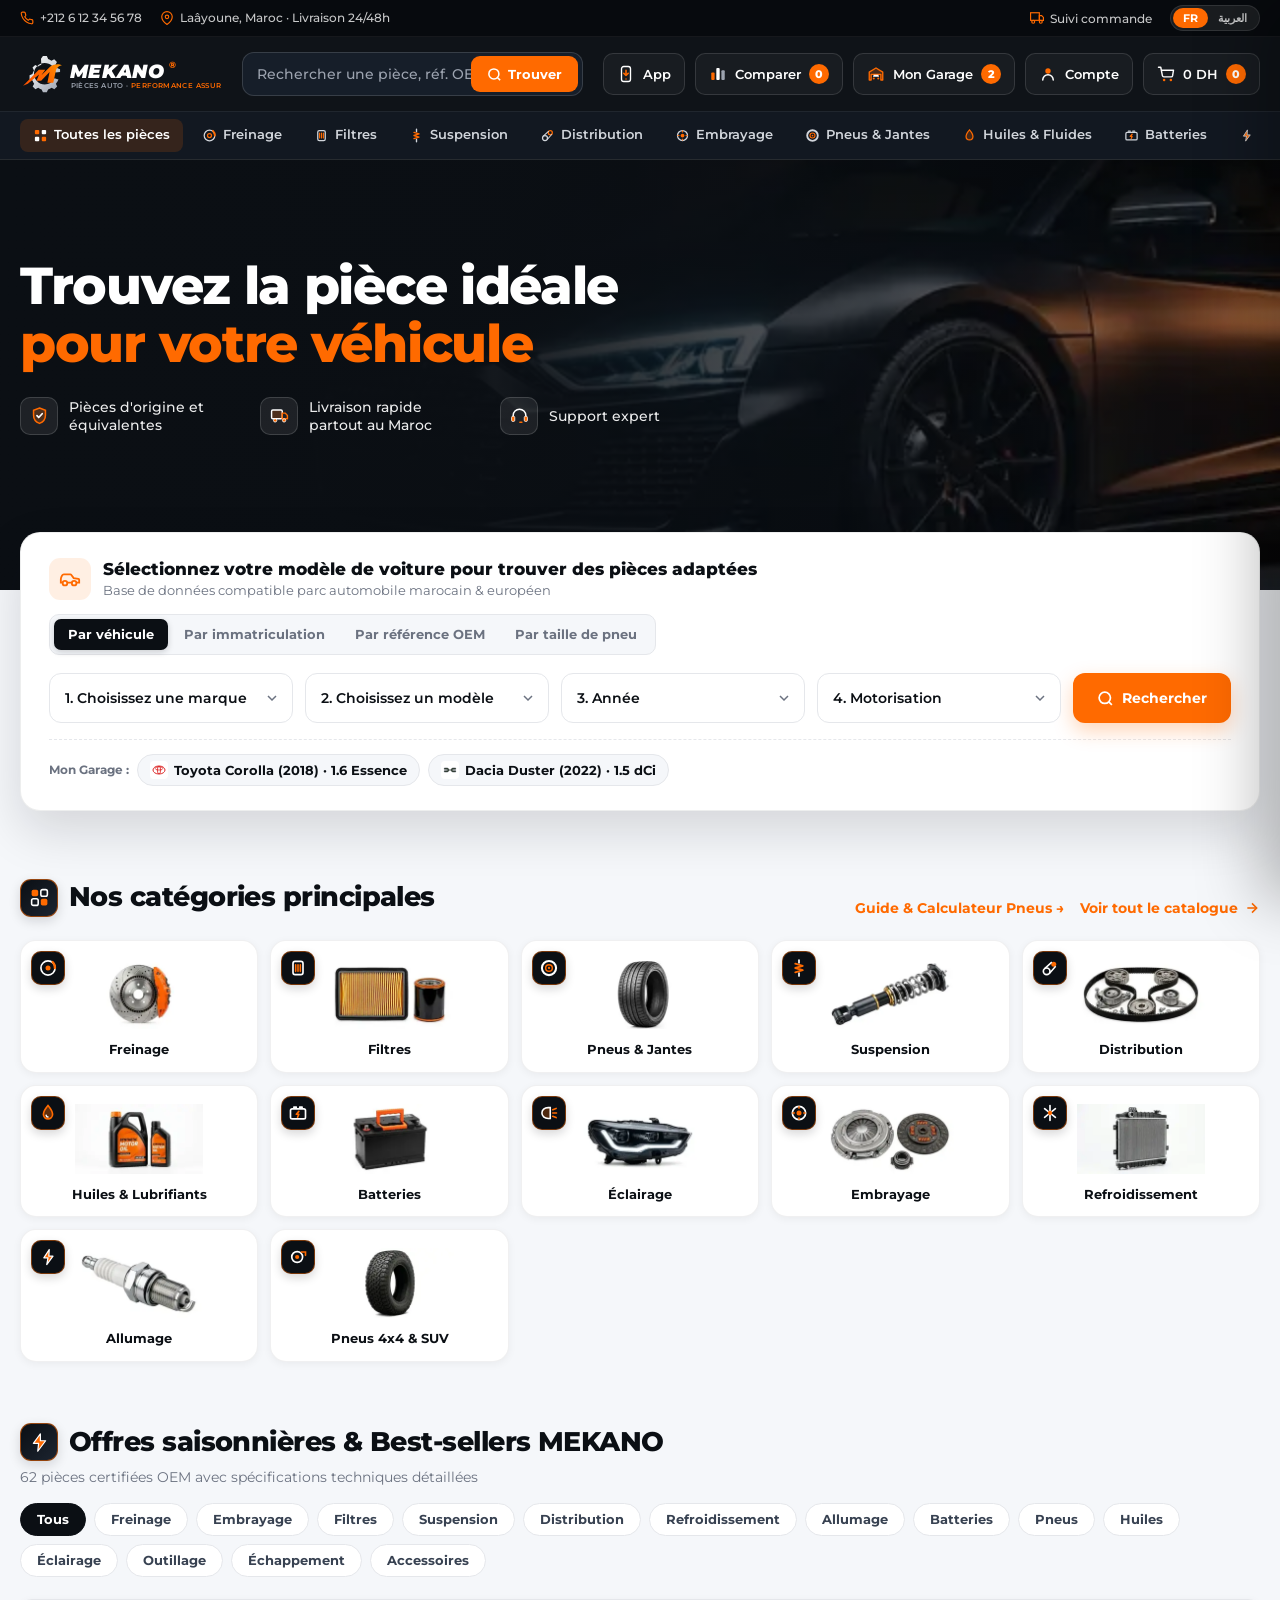
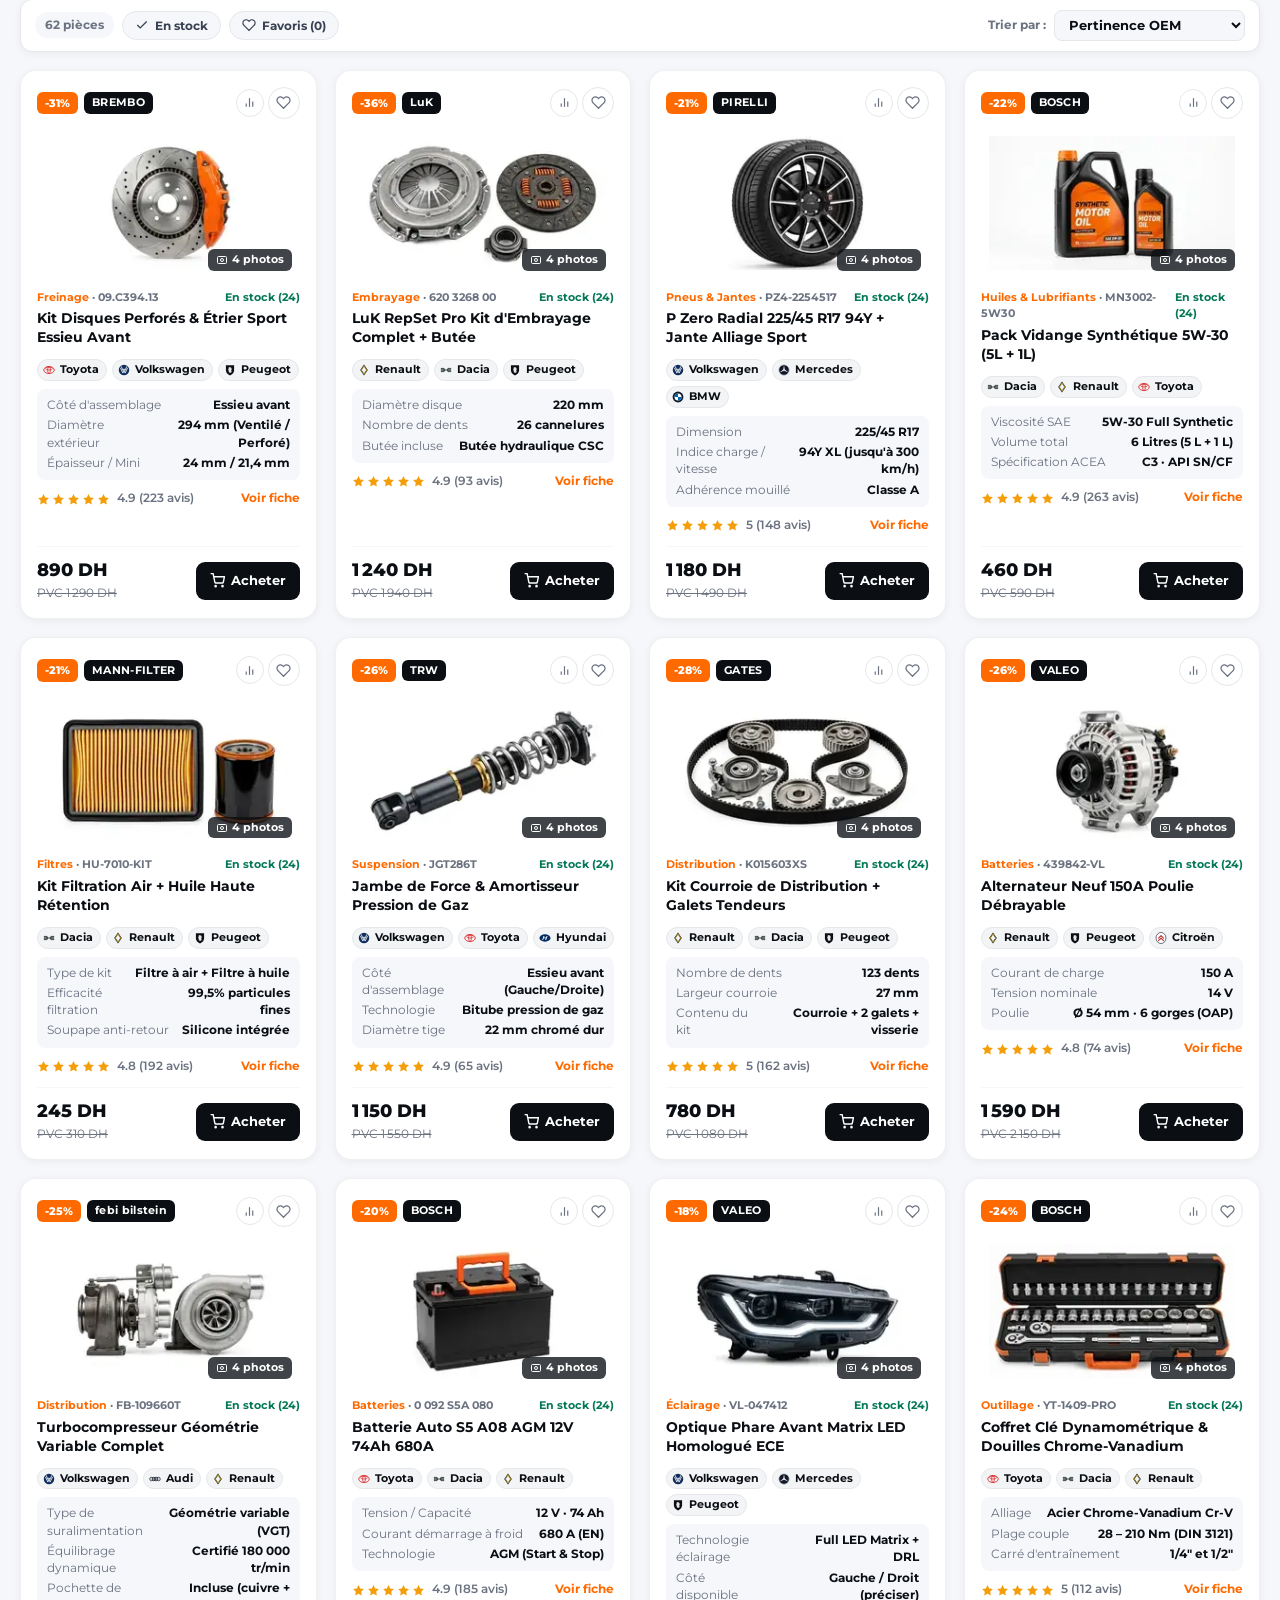
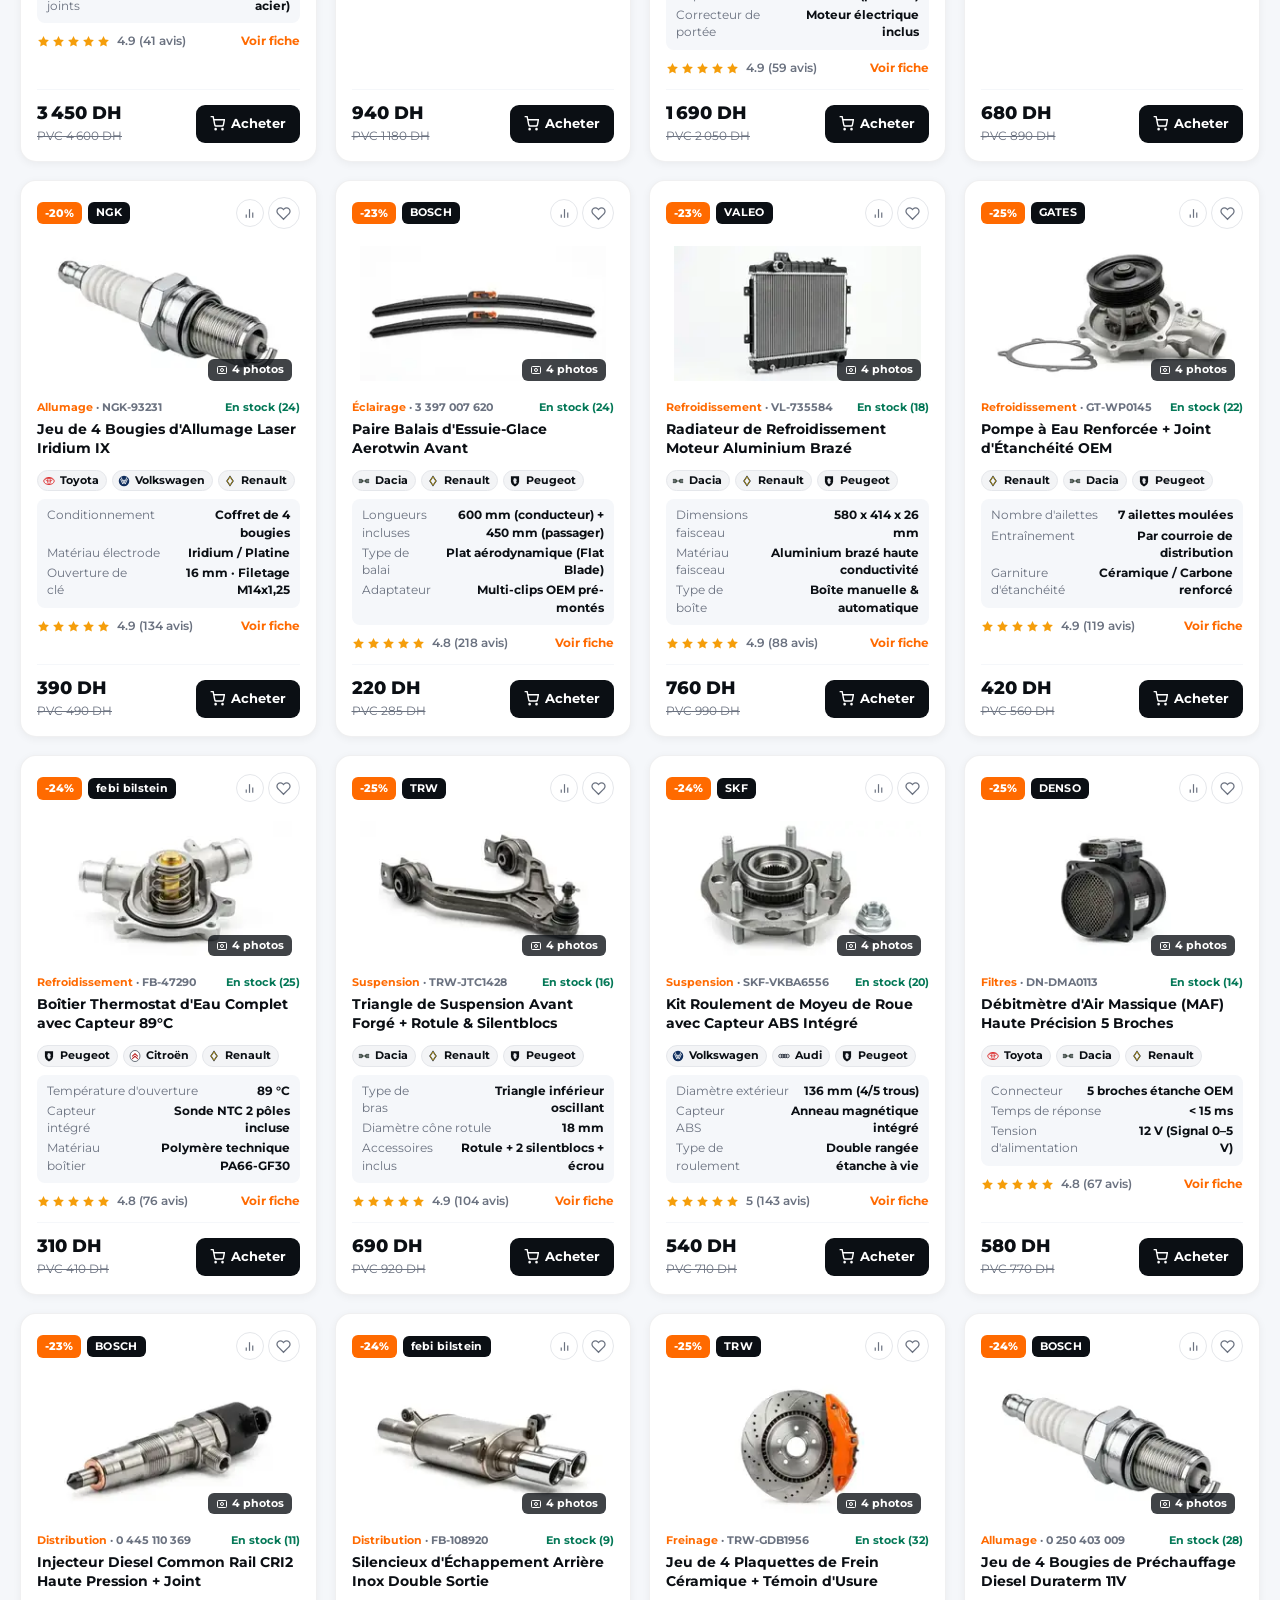
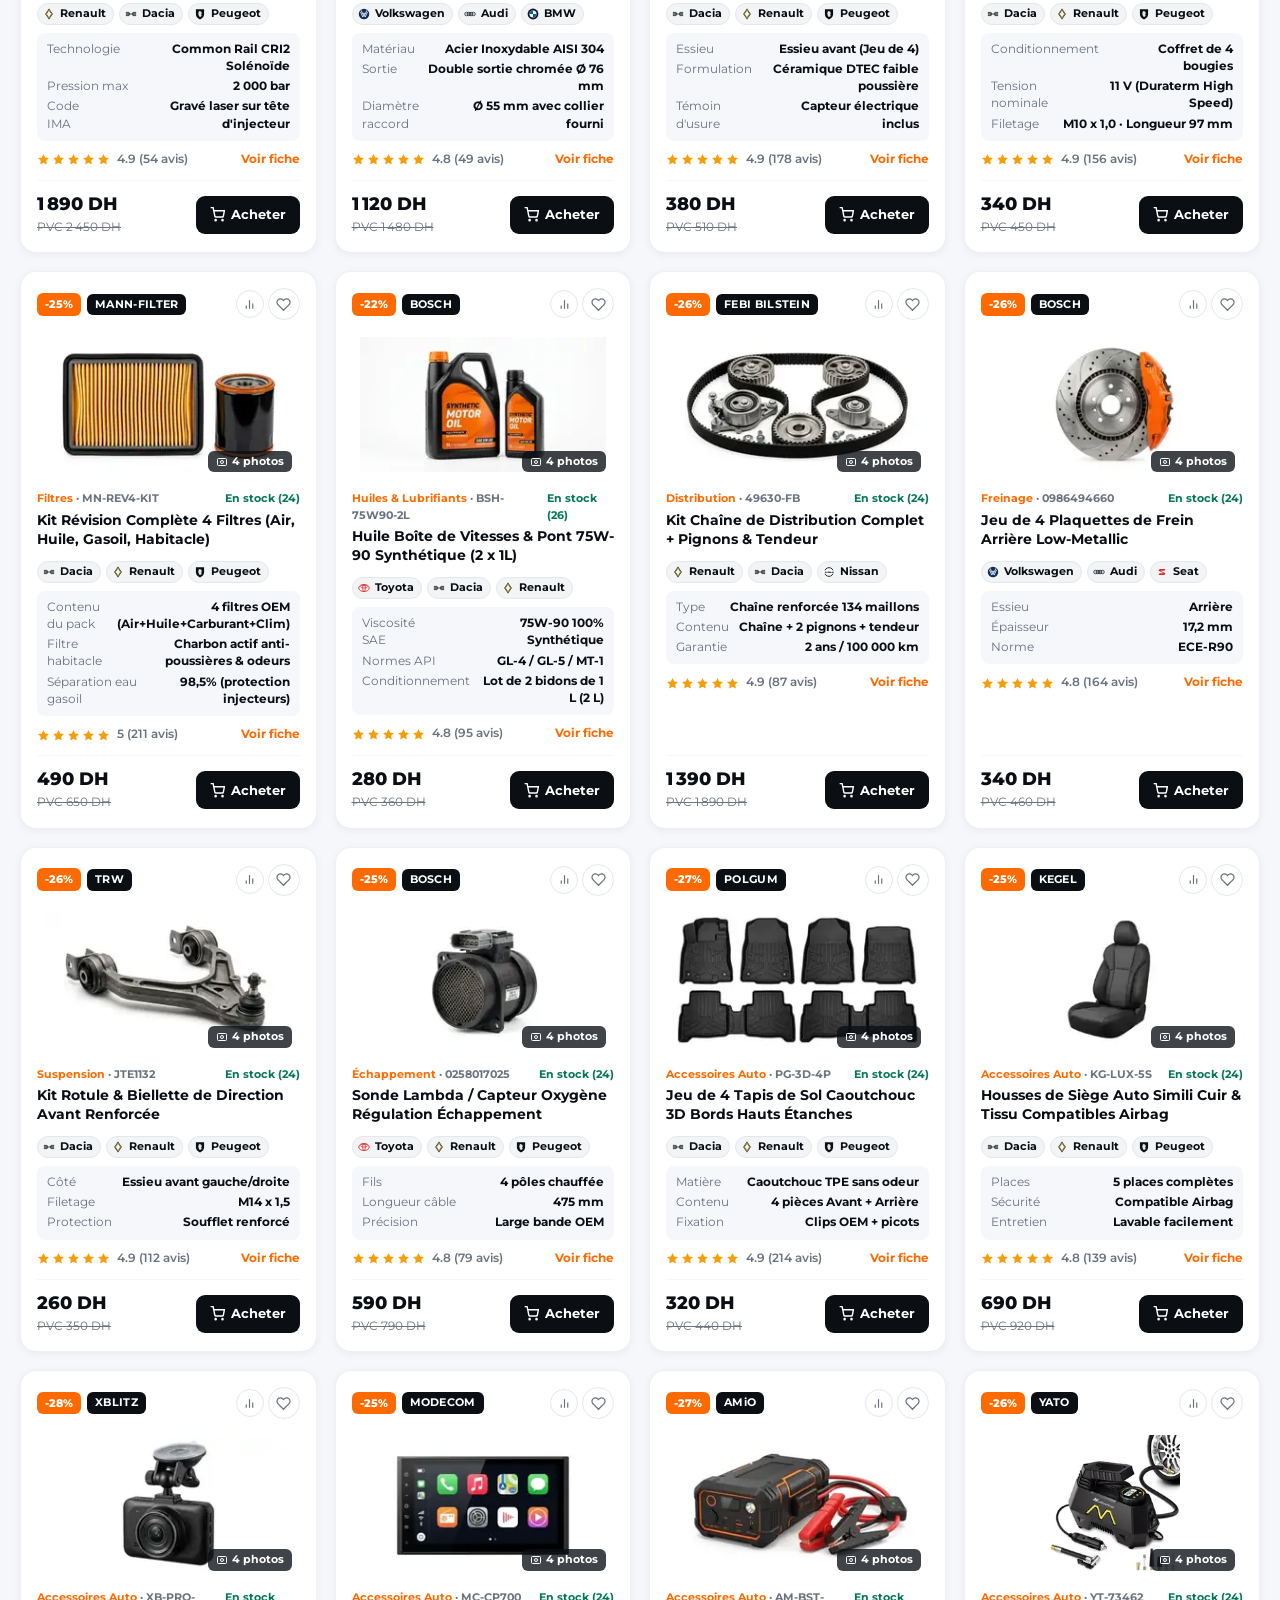
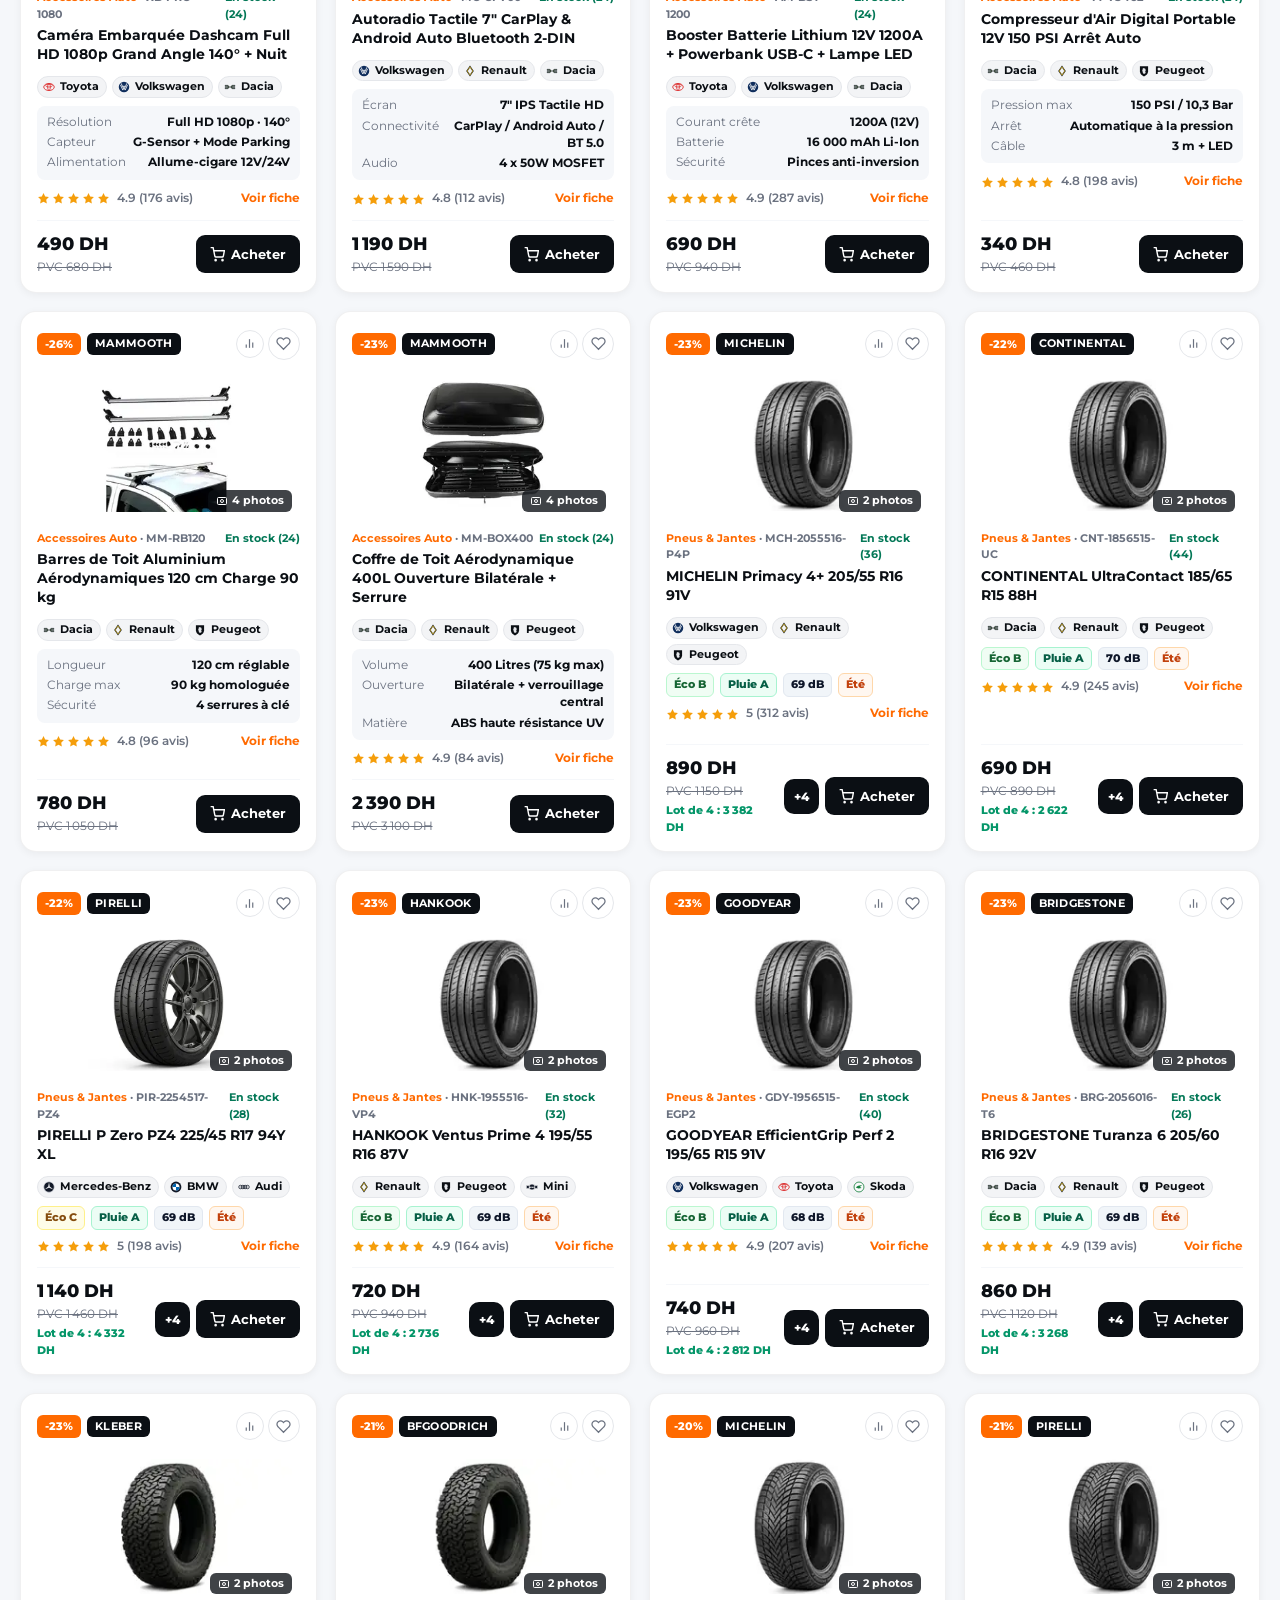
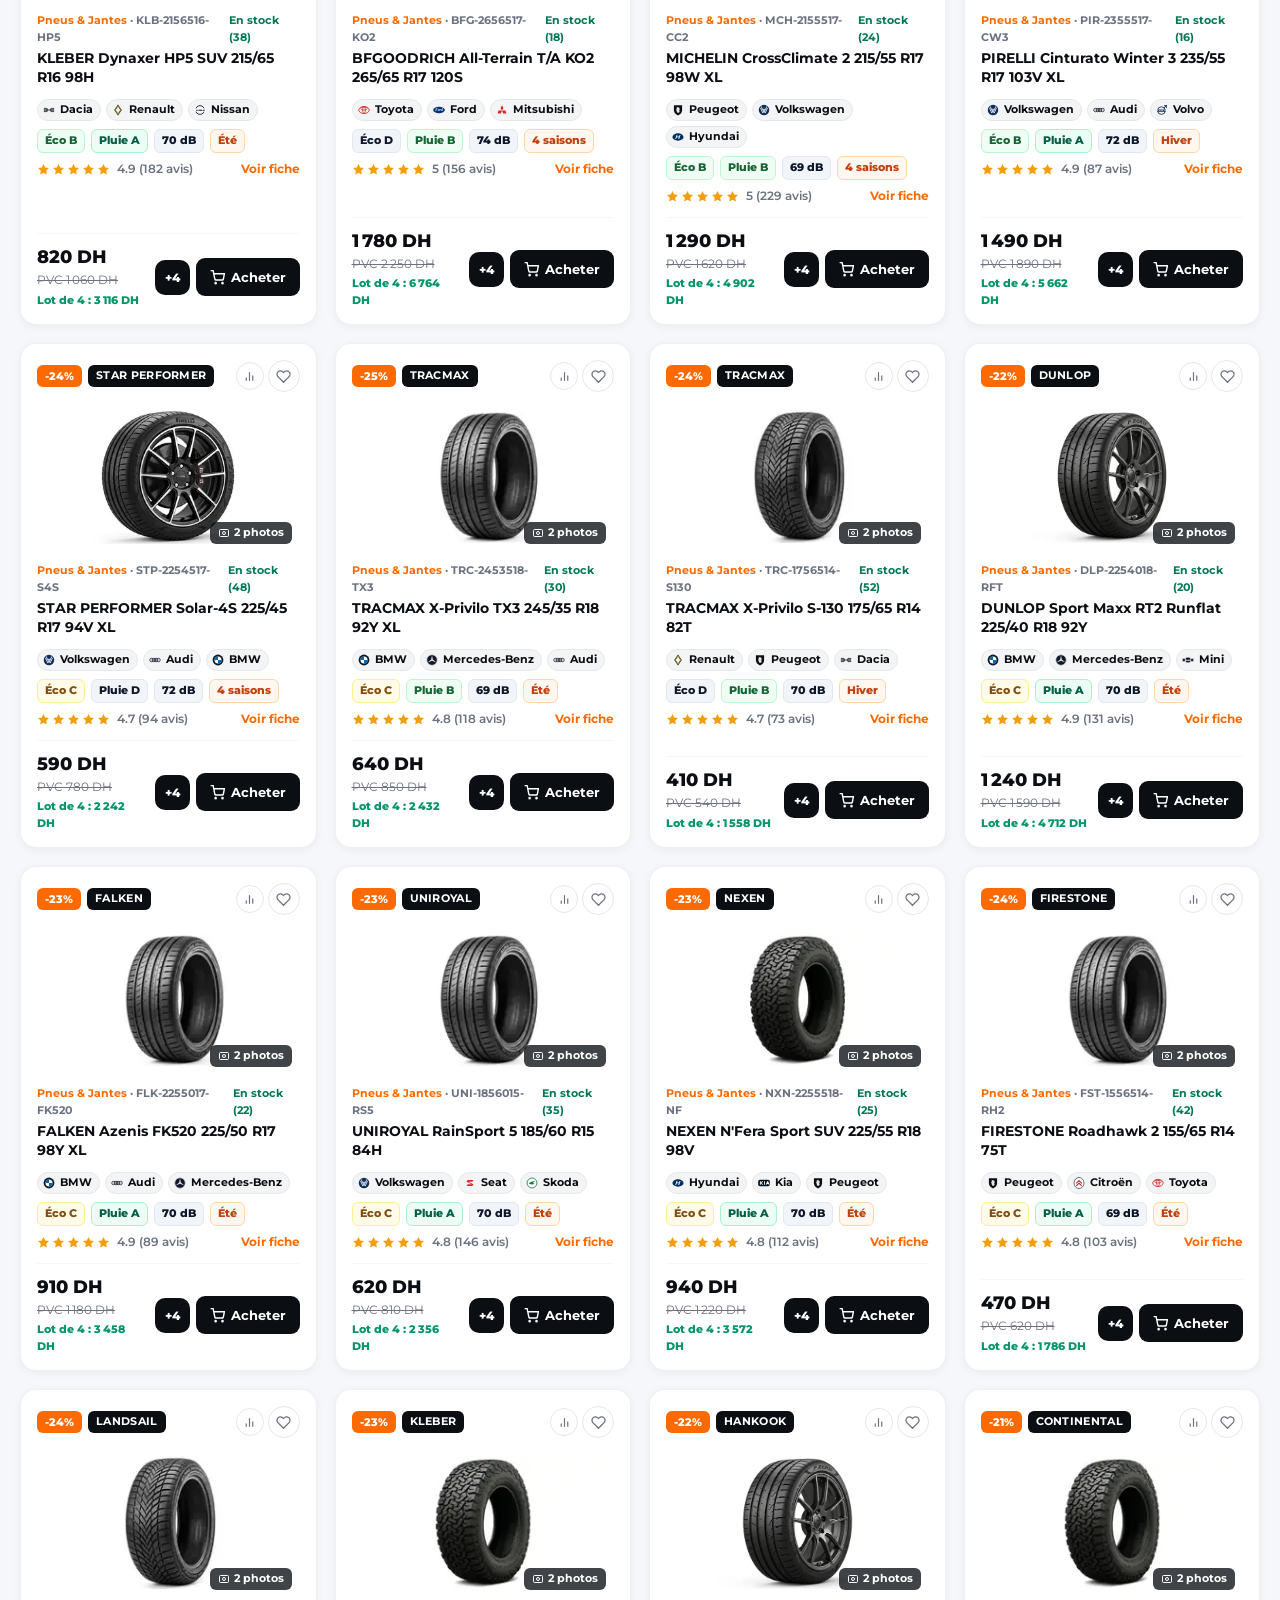
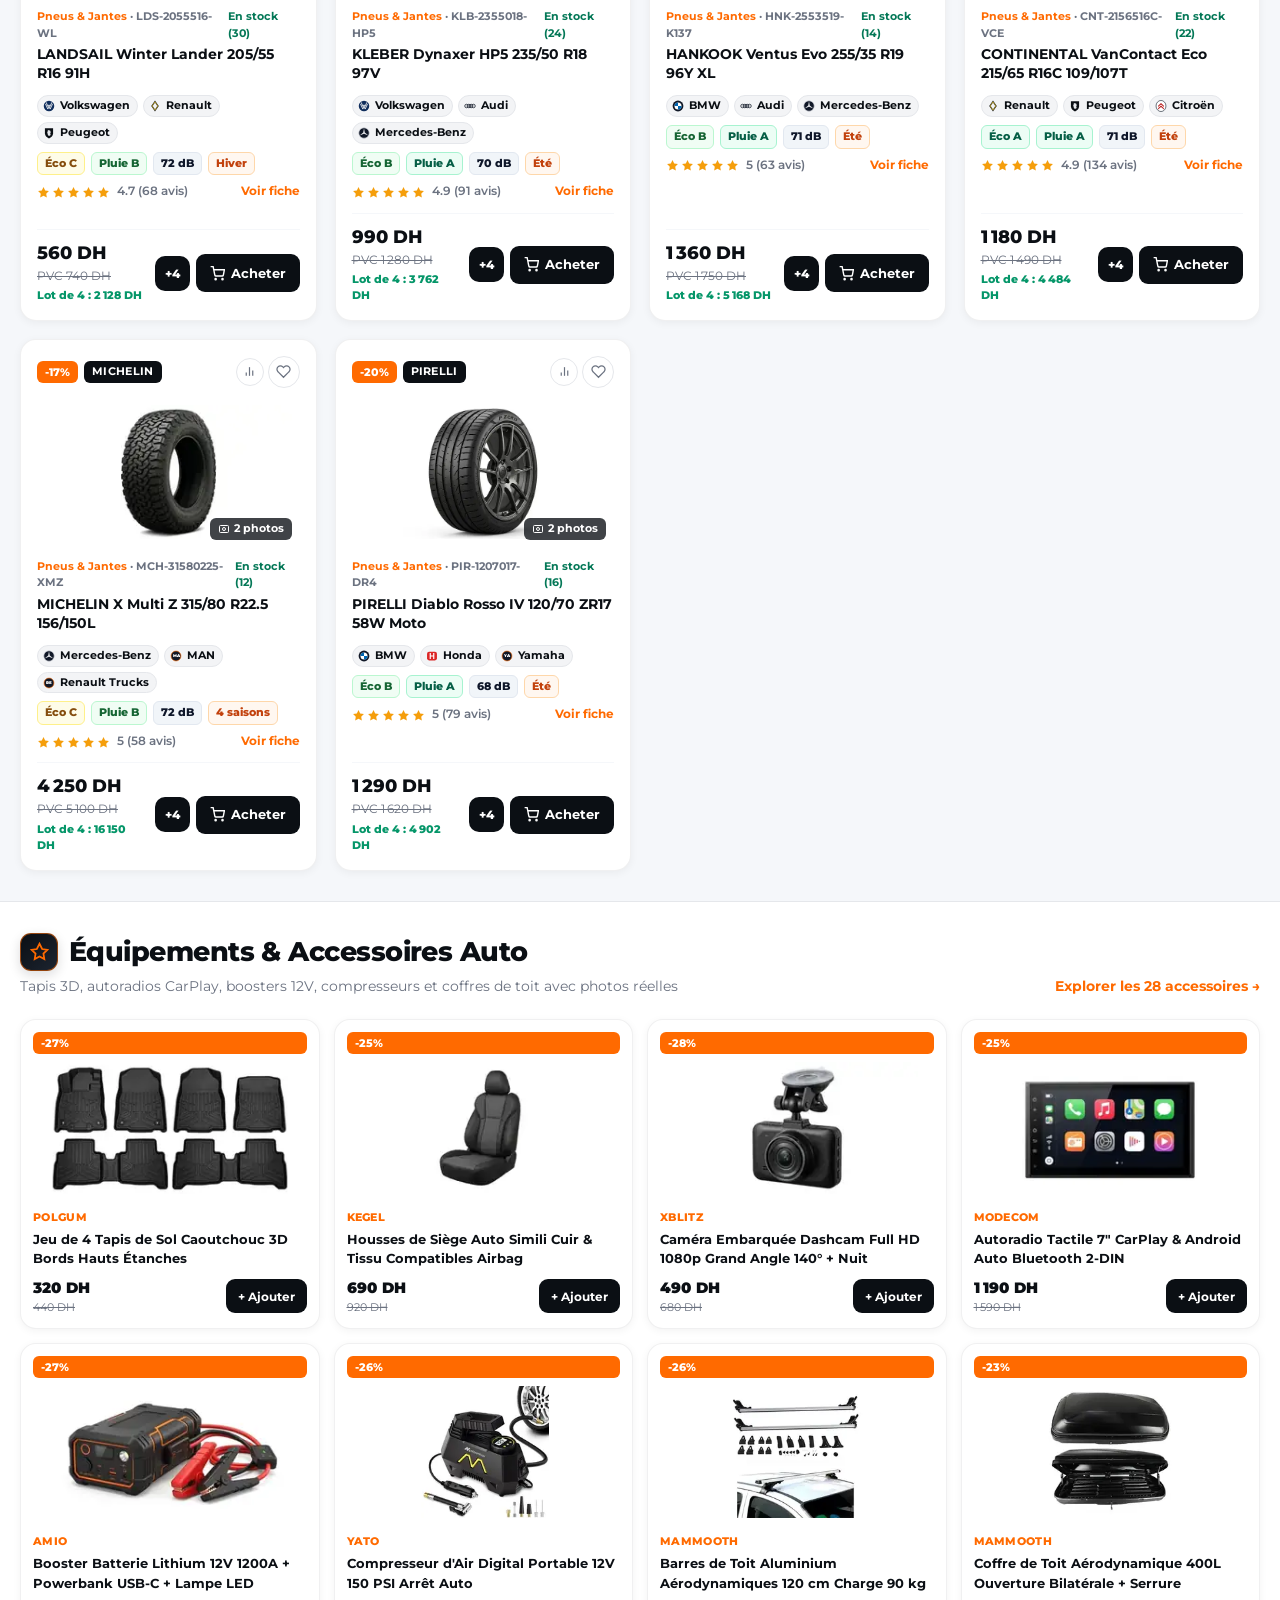
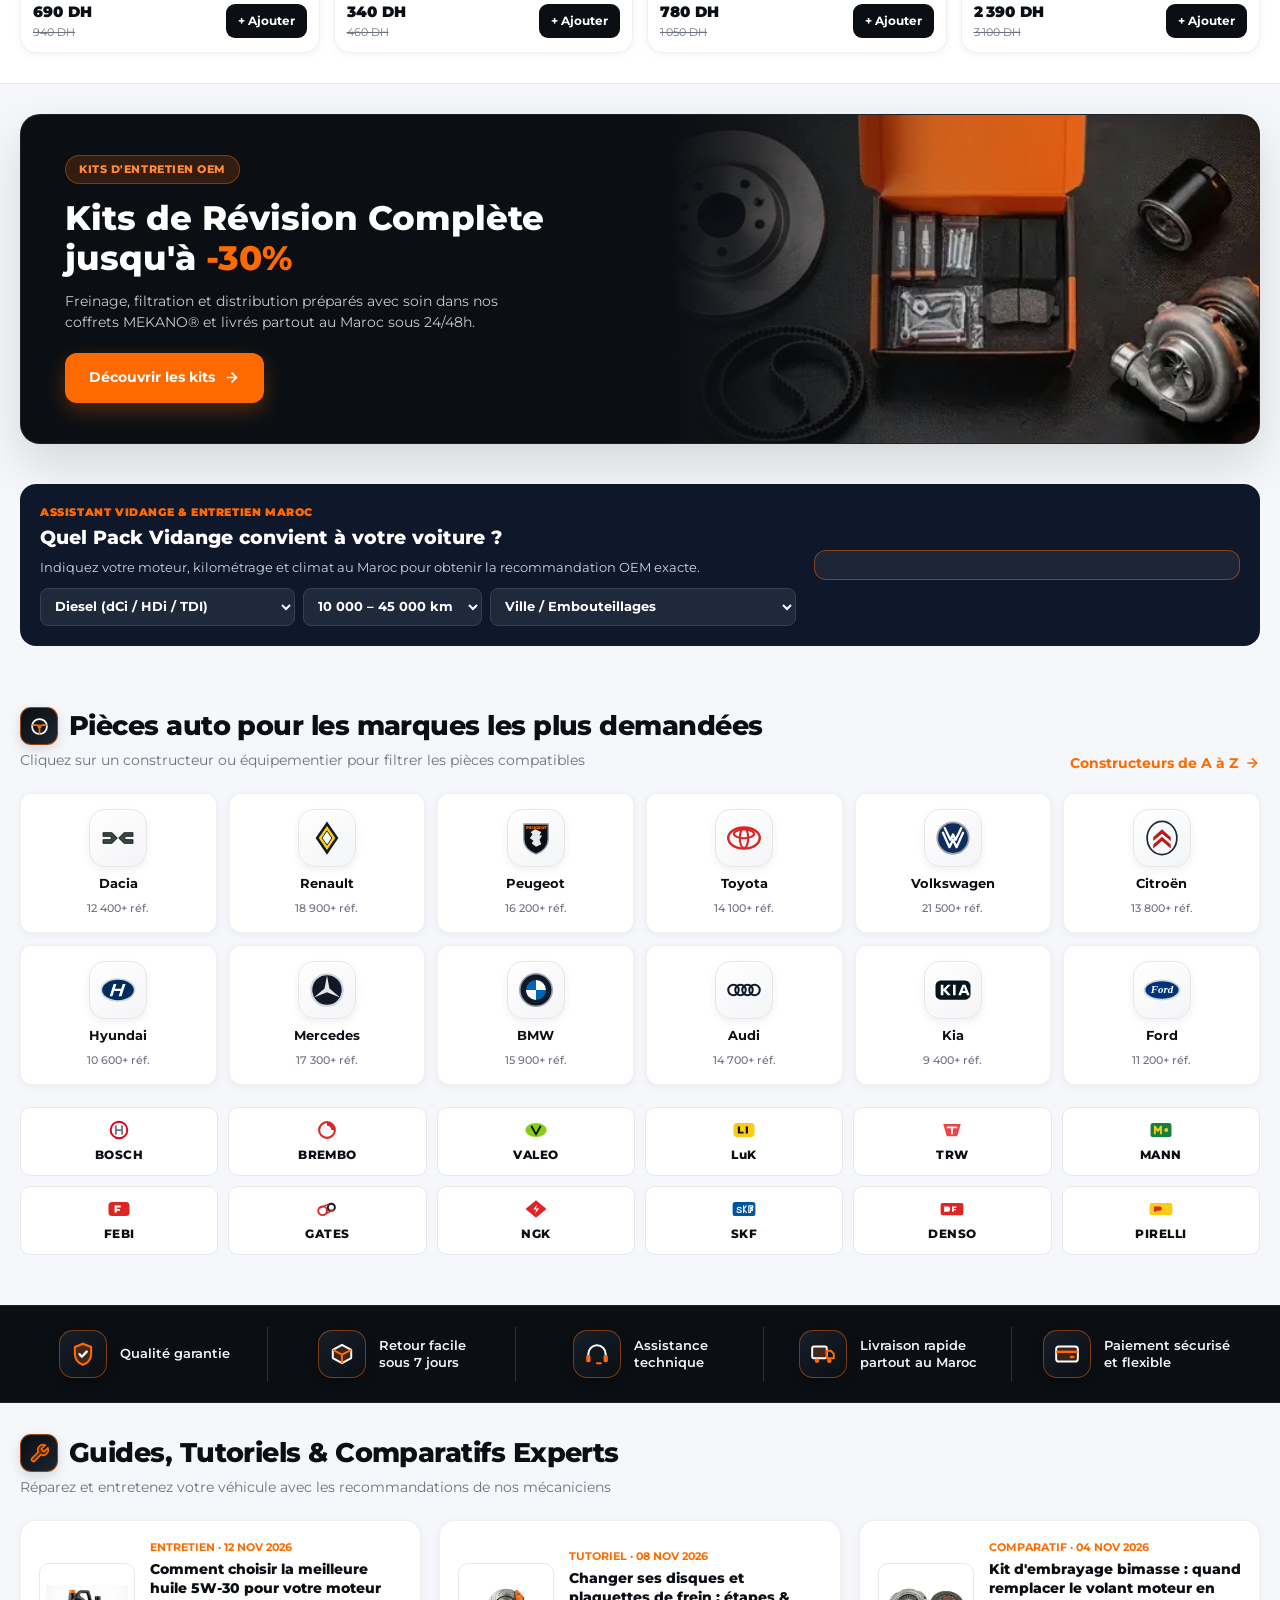
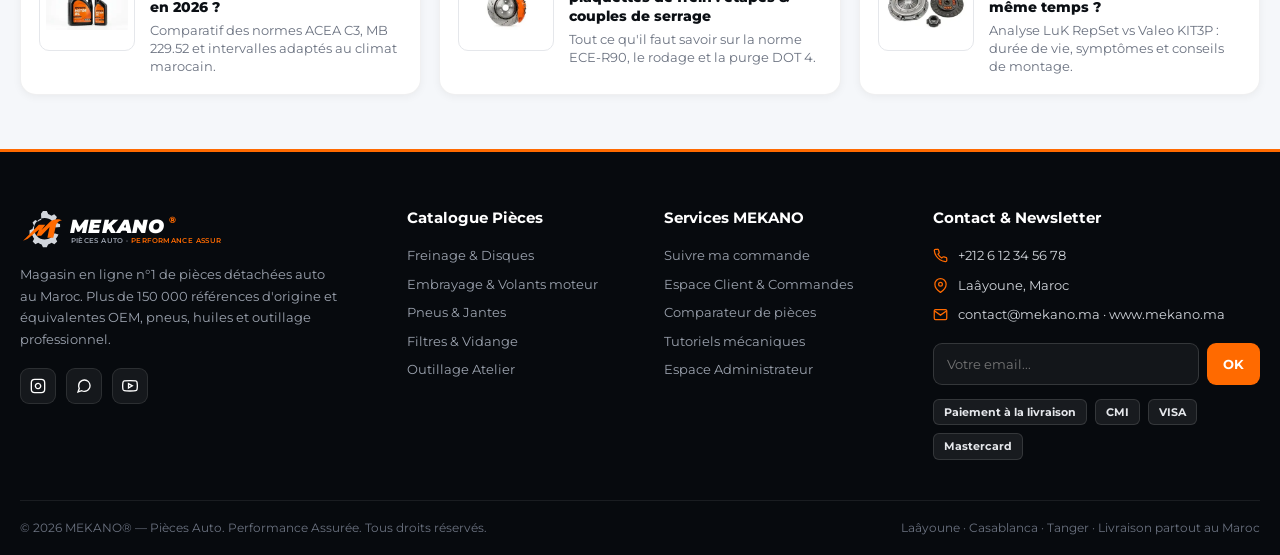
==== index.html @ feb7907d "Add files via upload" ====
<!DOCTYPE html><html lang="fr" dir="ltr"><head><meta charset="UTF-8" /><meta name="viewport" content="width=device-width, initial-scale=1.0, viewport-fit=cover" /><title>MEKANO® — Magasin en ligne de pièces auto au Maroc | +150 000 pièces détachées</title><meta name="description" content="MEKANO® Maroc — Pièces auto d'origine et équivalentes OEM : freinage, filtres, embrayage, distribution, amortisseurs, pneus, huiles et outillage. Livraison rapide partout au Maroc." /><meta name="theme-color" content="#0B0F14" /><meta name="mobile-web-app-capable" content="yes" /><meta name="apple-mobile-web-app-capable" content="yes" /><meta name="apple-mobile-web-app-status-bar-style" content="black-translucent" /><meta name="apple-mobile-web-app-title" content="MEKANO" /><meta name="msapplication-TileColor" content="#0B0F14" /><link rel="manifest" href="./manifest.webmanifest" /><link rel="icon" type="image/png" sizes="192x192" href="./assets/icon-192.png" /><link rel="apple-touch-icon" sizes="180x180" href="./assets/apple-touch-icon.png" /><link rel="preconnect" href="https://fonts.googleapis.com" /><link rel="preconnect" href="https://fonts.gstatic.com" crossorigin /><link href="https://fonts.googleapis.com/css2?family=Montserrat:ital,wght@0,400;0,500;0,600;0,700;0,800;0,900;1,800;1,900&family=Tajawal:wght@400;500;700;800&display=swap" rel="stylesheet" media="print" onload="this.media='all'" /><noscript><link href="https://fonts.googleapis.com/css2?family=Montserrat:wght@400;600;700;800;900&family=Tajawal:wght@400;500;700;800&display=swap" rel="stylesheet" /></noscript>
<style>:root{--orange:#FF6A00;--orange-hover:#E65C00;--orange-soft:rgba(255,106,0,0.11);--orange-glow:rgba(255,106,0,0.30);--dark:#0B0F14;--dark-2:#121821;--dark-3:#18212E;--dark-border:rgba(255,255,255,0.10);--bg:#F5F7FA;--surface:#FFFFFF;--text:#0B0F14;--text-2:#374151;--neutral:#6B7280;--border:#E5E7EB;--success:#10B981;--danger:#EF4444;--radius-sm:8px;--radius-md:12px;--radius-lg:16px;--radius-xl:20px;--shadow-sm:0 2px 8px rgba(11,15,20,0.05);--shadow-md:0 10px 28px rgba(11,15,20,0.08);--shadow-lg:0 20px 50px rgba(11,15,20,0.14);--font-sans:'Montserrat',-apple-system,BlinkMacSystemFont,'Segoe UI',Roboto,sans-serif;--font-ar:'Tajawal','Montserrat',-apple-system,BlinkMacSystemFont,sans-serif;--ease:0.24s cubic-bezier(0.22,1,0.36,1)}*,*::before,*::after{box-sizing:border-box;margin:0;padding:0}html{scroll-behavior:smooth;-webkit-font-smoothing:antialiased}body{font-family:var(--font-sans);background:var(--bg);color:var(--text);line-height:1.5;overflow-x:hidden}html[dir="rtl"] body{font-family:var(--font-ar)}img{max-width:100%;display:block}button,input,select{font-family:inherit}a{color:inherit;text-decoration:none}.container{width:100%;max-width:1320px;margin:0 auto;padding:0 20px}.reveal{opacity:1;transform:none}.reveal.is-visible{opacity:1;transform:translateY(0)}.topbar{background:#070A0E;color:rgba(255,255,255,0.78);font-size:12px;font-weight:500;border-bottom:1px solid rgba(255,255,255,0.06)}.topbar-inner{display:flex;align-items:center;justify-content:space-between;min-height:36px;gap:12px;flex-wrap:wrap}.topbar-left,.topbar-right{display:flex;align-items:center;gap:18px}.topbar-item{display:inline-flex;align-items:center;gap:6px;transition:color var(--ease);cursor:pointer}.topbar-item:hover{color:var(--orange)}.topbar-item svg{width:14px;height:14px;color:var(--orange);flex-shrink:0}.app-bonus-pill{background:rgba(255,106,0,0.16);color:#FF8A33;border:1px solid rgba(255,106,0,0.32);padding:2px 10px;border-radius:999px;font-size:11px;font-weight:700}.lang-toggle{display:inline-flex;background:rgba(255,255,255,0.08);border-radius:999px;padding:2px;border:1px solid rgba(255,255,255,0.10)}.lang-btn{border:none;background:transparent;color:rgba(255,255,255,0.72);font-size:11px;font-weight:700;padding:3px 10px;border-radius:999px;cursor:pointer;transition:all var(--ease)}.lang-btn.active{background:var(--orange);color:#FFFFFF}.navbar{position:sticky;top:0;z-index:120;background:rgba(11,15,20,0.98);backdrop-filter:blur(12px);border-bottom:1px solid var(--dark-border);transition:box-shadow var(--ease)}.navbar.scrolled{box-shadow:0 12px 30px rgba(0,0,0,0.38)}.navbar-main{display:flex;align-items:center;justify-content:space-between;height:74px;gap:20px}.brand-logo{display:inline-flex;align-items:center;flex-shrink:0}.brand-logo-svg{height:42px;width:auto;display:block}.header-search-wrap{flex:1;max-width:560px;position:relative}.header-search-form{display:flex;align-items:center;background:#161E29;border:1.5px solid rgba(255,255,255,0.14);border-radius:12px;height:44px;padding:0 4px 0 14px;transition:border-color var(--ease),box-shadow var(--ease)}.header-search-form:focus-within{border-color:var(--orange);box-shadow:0 0 0 3px rgba(255,106,0,0.18)}.header-search-input{flex:1;background:transparent;border:none;outline:none;color:#FFFFFF;font-size:13.5px;font-weight:500;min-width:0}.header-search-input::placeholder{color:#9CA3AF}.header-search-btn{height:36px;padding:0 16px;border:none;border-radius:9px;background:var(--orange);color:#FFFFFF;font-size:13px;font-weight:700;display:inline-flex;align-items:center;gap:6px;cursor:pointer;transition:background var(--ease)}.header-search-btn:hover{background:var(--orange-hover)}.search-autocomplete{position:absolute;top:calc(100% + 6px);left:0;right:0;background:var(--surface);border-radius:14px;box-shadow:0 22px 50px rgba(0,0,0,0.30);border:1px solid var(--border);z-index:160;display:none;overflow:hidden}.search-autocomplete.open{display:block}.ac-item{display:flex;align-items:center;gap:12px;padding:10px 14px;cursor:pointer;border-bottom:1px solid var(--bg);transition:background 0.15s ease}.ac-item:hover{background:var(--bg)}.ac-item img{width:42px;height:42px;object-fit:contain;border-radius:6px;background:#fff;border:1px solid var(--border);padding:3px}.ac-item-title{font-size:13px;font-weight:700;color:var(--dark)}.ac-item-meta{font-size:11.5px;color:var(--neutral)}.ac-item-price{margin-left:auto;font-size:13.5px;font-weight:800;color:var(--orange);white-space:nowrap}.nav-actions{display:flex;align-items:center;gap:10px;flex-shrink:0}.action-pill{position:relative;height:42px;padding:0 13px;border-radius:10px;border:1px solid rgba(255,255,255,0.12);background:rgba(255,255,255,0.04);color:#FFFFFF;display:inline-flex;align-items:center;gap:8px;font-size:13px;font-weight:600;cursor:pointer;transition:all var(--ease)}.action-pill:hover{border-color:var(--orange);background:rgba(255,106,0,0.14);color:#FFFFFF}.action-pill svg{width:18px;height:18px;color:var(--orange);flex-shrink:0}.badge-count{min-width:20px;height:20px;padding:0 6px;border-radius:999px;background:var(--orange);color:#FFFFFF;font-size:11px;font-weight:800;display:inline-flex;align-items:center;justify-content:center}.subnav{background:var(--dark-2);border-top:1px solid rgba(255,255,255,0.06)}.subnav-list{display:flex;align-items:center;gap:6px;overflow-x:auto;scrollbar-width:none;padding:7px 0;list-style:none}.subnav-list::-webkit-scrollbar{display:none}.subnav-link{display:inline-flex;align-items:center;gap:6px;padding:7px 13px;border-radius:8px;color:#D1D5DB;font-size:12.5px;font-weight:600;white-space:nowrap;transition:all 0.18s ease;cursor:pointer}.subnav-link:hover,.subnav-link.active{background:rgba(255,106,0,0.15);color:#FFFFFF}.subnav-link.promo{color:#FF8A33;font-weight:700}.mobile-menu-btn{display:none}.hero{position:relative;background:var(--dark);color:#FFFFFF;overflow:hidden;padding:54px 0 112px;min-height:430px;display:flex;align-items:center}.hero-bg{position:absolute;inset:0;z-index:0}.hero-bg img{width:100%;height:100%;object-fit:cover;object-position:78% center;opacity:0.90}.hero-bg::after{content:'';position:absolute;inset:0;background:linear-gradient(95deg,#0B0F14 0%,rgba(11,15,20,0.95) 38%,rgba(11,15,20,0.68) 62%,rgba(11,15,20,0.22) 100%)}html[dir="rtl"] .hero-bg img{transform:scaleX(-1);object-position:22% center}html[dir="rtl"] .hero-bg::after{background:linear-gradient(265deg,#0B0F14 0%,rgba(11,15,20,0.95) 38%,rgba(11,15,20,0.68) 62%,rgba(11,15,20,0.22) 100%)}.hero-content{position:relative;z-index:2;max-width:680px}.hero-kicker{display:inline-flex;align-items:center;gap:8px;padding:6px 14px;border-radius:999px;background:rgba(255,106,0,0.15);border:1px solid rgba(255,106,0,0.36);color:#FF8A33;font-size:11.5px;font-weight:800;letter-spacing:0.05em;text-transform:uppercase;margin-bottom:16px}.hero-title{font-size:clamp(2rem,4.1vw,3.25rem);font-weight:800;line-height:1.12;letter-spacing:-0.025em;margin-bottom:24px}.hero-title .accent{color:var(--orange);display:block}.hero-features{display:flex;flex-wrap:wrap;gap:20px 30px}.hero-feature{display:flex;align-items:center;gap:11px;font-size:13.5px;font-weight:500;color:rgba(255,255,255,0.92);max-width:210px;line-height:1.35}.hero-feature-icon{width:38px;height:38px;border-radius:10px;background:rgba(255,255,255,0.08);border:1px solid rgba(255,255,255,0.15);display:flex;align-items:center;justify-content:center;flex-shrink:0}.hero-feature-icon svg{width:19px;height:19px;stroke:#FFFFFF}.vehicle-selector-wrap{position:relative;z-index:25;margin-top:-58px;margin-bottom:36px}.vehicle-card{background:var(--surface);border-radius:var(--radius-xl);padding:24px 28px;box-shadow:var(--shadow-lg);border:1px solid rgba(11,15,20,0.07)}.vehicle-card-header{display:flex;align-items:center;justify-content:space-between;flex-wrap:wrap;gap:14px;margin-bottom:18px}.vehicle-title-group{display:flex;align-items:center;gap:12px}.vehicle-car-badge{width:42px;height:42px;border-radius:11px;background:var(--orange-soft);color:var(--orange);display:inline-flex;align-items:center;justify-content:center}.vehicle-car-badge svg{width:22px;height:22px}.vehicle-card-title{font-size:16.5px;font-weight:800;color:var(--dark)}.vehicle-card-sub{font-size:12.5px;color:var(--neutral)}.selector-tabs{display:inline-flex;background:var(--bg);padding:4px;border-radius:10px;border:1px solid var(--border);flex-wrap:wrap;gap:2px}.selector-tab{border:none;background:transparent;color:var(--neutral);font-size:12.5px;font-weight:700;padding:8px 14px;border-radius:7px;cursor:pointer;transition:all var(--ease)}.selector-tab.active{background:var(--dark);color:#FFFFFF;box-shadow:0 2px 6px rgba(11,15,20,0.18)}.selector-pane{display:none}.selector-pane.active{display:block}.vehicle-form-grid{display:grid;grid-template-columns:repeat(4,1fr) auto;gap:12px;align-items:center}.plate-form-grid{display:grid;grid-template-columns:minmax(260px,440px) 1fr auto;gap:14px;align-items:center}.oem-form-grid{display:grid;grid-template-columns:1fr auto;gap:14px;align-items:center}.plate-input-box{display:flex;align-items:center;height:52px;border:2px solid var(--dark);border-radius:12px;overflow:hidden;background:#FFFFFF}.plate-country{width:44px;height:100%;background:var(--dark);color:var(--orange);font-weight:900;font-size:13px;display:flex;flex-direction:column;align-items:center;justify-content:center;line-height:1.1;flex-shrink:0}.plate-country span{font-size:9px;color:#FFFFFF;letter-spacing:0.05em}.plate-input{flex:1;border:none;outline:none;padding:0 16px;font-size:16px;font-weight:800;letter-spacing:0.08em;text-transform:uppercase;color:var(--dark);min-width:0}.select-wrap{position:relative}.form-select,.form-input{width:100%;height:50px;padding:0 36px 0 15px;border-radius:var(--radius-md);border:1.5px solid var(--border);background:#FFFFFF;color:var(--dark);font-size:13.5px;font-weight:600;outline:none;appearance:none;-webkit-appearance:none;cursor:pointer;transition:border-color var(--ease),box-shadow var(--ease)}.form-input{cursor:text;padding-right:15px}html[dir="rtl"] .form-select{padding:0 15px 0 36px}.form-select:focus,.form-input:focus{border-color:var(--orange);box-shadow:0 0 0 4px rgba(255,106,0,0.12)}.select-chevron{position:absolute;right:13px;top:50%;transform:translateY(-50%);width:16px;height:16px;color:var(--neutral);pointer-events:none}html[dir="rtl"] .select-chevron{right:auto;left:13px}.btn-primary{height:50px;padding:0 24px;border:none;border-radius:var(--radius-md);background:var(--orange);color:#FFFFFF;font-size:14px;font-weight:700;display:inline-flex;align-items:center;justify-content:center;gap:8px;cursor:pointer;white-space:nowrap;box-shadow:0 8px 20px rgba(255,106,0,0.28);transition:all var(--ease)}.btn-primary:hover{background:var(--orange-hover);transform:translateY(-2px);box-shadow:0 12px 24px rgba(255,106,0,0.36)}.btn-primary svg{width:17px;height:17px}.garage-bar{margin-top:16px;padding-top:14px;border-top:1px dashed var(--border);display:flex;align-items:center;justify-content:space-between;flex-wrap:wrap;gap:10px}.garage-pills{display:flex;align-items:center;gap:8px;flex-wrap:wrap}.garage-label{font-size:12px;font-weight:700;color:var(--neutral)}.garage-chip{display:inline-flex;align-items:center;gap:7px;padding:6px 12px;border-radius:999px;background:var(--bg);border:1px solid var(--border);font-size:12.5px;font-weight:700;color:var(--dark);cursor:pointer;transition:all 0.18s ease}.garage-chip.active{background:rgba(16,185,129,0.12);border-color:rgba(16,185,129,0.38);color:#065F46}.garage-chip:hover{border-color:var(--orange)}.vehicle-reset{border:none;background:transparent;color:var(--orange);font-size:12.5px;font-weight:700;cursor:pointer;text-decoration:underline}.section{padding:30px 0}.section-header{display:flex;align-items:flex-end;justify-content:space-between;gap:16px;margin-bottom:22px;flex-wrap:wrap}.section-title{font-size:clamp(1.3rem,2.2vw,1.7rem);font-weight:800;color:var(--dark);letter-spacing:-0.02em}.section-subtitle{font-size:13.5px;color:var(--neutral);margin-top:4px}.view-all-link{display:inline-flex;align-items:center;gap:6px;color:var(--orange);font-size:13.5px;font-weight:700;cursor:pointer;transition:gap var(--ease)}.view-all-link:hover{gap:10px}.view-all-link svg{width:16px;height:16px}.categories-grid{display:grid;grid-template-columns:repeat(5,1fr);gap:12px}.cat-card{background:var(--surface);border-radius:var(--radius-lg);padding:15px 10px 14px;border:1.5px solid rgba(11,15,20,0.06);box-shadow:var(--shadow-sm);display:flex;flex-direction:column;align-items:center;text-align:center;gap:10px;cursor:pointer;transition:all var(--ease)}.cat-card:hover,.cat-card.active{transform:translateY(-4px);border-color:var(--orange);box-shadow:0 12px 26px rgba(255,106,0,0.14)}.cat-img-box{width:100%;height:76px;display:flex;align-items:center;justify-content:center;background:#FFFFFF;border-radius:10px;overflow:hidden}.cat-img-box img{max-height:70px;width:auto;object-fit:contain;transition:transform 0.3s ease}.cat-card:hover .cat-img-box img{transform:scale(1.08)}.cat-name{font-size:12.5px;font-weight:700;color:var(--dark);line-height:1.25}.filter-pills{display:flex;align-items:center;gap:8px;flex-wrap:wrap}.catalog-toolbar{display:flex;align-items:center;justify-content:space-between;gap:12px;flex-wrap:wrap;background:var(--surface);border:1px solid var(--border);border-radius:12px;padding:10px 14px;margin-bottom:18px;box-shadow:var(--shadow-sm)}.catalog-toolbar-left,.catalog-toolbar-right{display:flex;align-items:center;gap:8px;flex-wrap:wrap}.toolbar-chip{display:inline-flex;align-items:center;gap:6px;padding:6px 12px;border-radius:999px;border:1px solid var(--border);background:var(--bg);color:var(--text-2);font-size:12px;font-weight:700;cursor:pointer;transition:all var(--ease)}.toolbar-chip:hover{border-color:var(--orange);color:var(--orange)}.toolbar-chip.active{background:var(--orange);color:#FFFFFF;border-color:var(--orange)}.toolbar-chip svg{width:14px;height:14px}.toolbar-reset{background:transparent;border:1px dashed rgba(255,106,0,0.55);color:var(--orange);font-size:12px;font-weight:700;padding:6px 11px;border-radius:999px;cursor:pointer}.toolbar-reset:hover{background:rgba(255,106,0,0.08)}.catalog-count-pill{font-size:12px;font-weight:700;color:var(--neutral);padding:4px 10px;background:var(--bg);border-radius:999px}.catalog-sort-label{font-size:12px;font-weight:700;color:var(--neutral)}.catalog-sort{border:1px solid var(--border);background:var(--bg);color:var(--dark);border-radius:8px;padding:6px 10px;font-size:12.5px;font-weight:700;cursor:pointer}.filter-pill{padding:8px 16px;border-radius:999px;border:1px solid var(--border);background:var(--surface);color:var(--text-2);font-size:12.5px;font-weight:700;cursor:pointer;transition:all var(--ease)}.filter-pill:hover{border-color:var(--orange);color:var(--orange)}.filter-pill.active{background:var(--dark);color:#FFFFFF;border-color:var(--dark)}.products-grid{display:grid;grid-template-columns:repeat(4,1fr);gap:18px}.product-card{background:var(--surface);border-radius:var(--radius-lg);border:1.5px solid rgba(11,15,20,0.06);padding:16px;display:flex;flex-direction:column;box-shadow:var(--shadow-sm);transition:all var(--ease)}.product-card:hover{transform:translateY(-5px);border-color:rgba(255,106,0,0.50);box-shadow:var(--shadow-md)}.product-top-bar{display:flex;align-items:center;justify-content:space-between;margin-bottom:8px}.badge-group{display:flex;align-items:center;gap:6px}.badge-discount{background:var(--orange);color:#FFFFFF;font-size:11px;font-weight:800;padding:3px 8px;border-radius:6px}.badge-brand{background:var(--dark);color:#FFFFFF;font-size:10.5px;font-weight:700;padding:3px 8px;border-radius:6px;letter-spacing:0.03em}.wishlist-btn{width:32px;height:32px;border-radius:50%;border:1px solid var(--border);background:#FFFFFF;color:var(--neutral);display:inline-flex;align-items:center;justify-content:center;cursor:pointer;transition:all 0.2s ease}.wishlist-btn:hover,.wishlist-btn.active{color:var(--danger);border-color:rgba(239,68,68,0.4);background:rgba(239,68,68,0.08)}.wishlist-btn svg{width:15px;height:15px}.product-img-wrap{height:152px;display:flex;align-items:center;justify-content:center;padding:8px;margin-bottom:10px;background:#FFFFFF;border-radius:10px;cursor:pointer}.product-img-wrap img{max-height:136px;width:auto;object-fit:contain;transition:transform 0.3s ease}.product-card:hover .product-img-wrap img{transform:scale(1.06)}.product-meta{font-size:11px;font-weight:700;color:var(--neutral);margin-bottom:4px}.product-meta strong{color:var(--orange)}.product-title{font-size:14px;font-weight:700;color:var(--dark);line-height:1.35;margin-bottom:8px;min-height:38px;cursor:pointer}.product-title:hover{color:var(--orange)}.product-specs{list-style:none;background:var(--bg);border-radius:8px;padding:8px 10px;margin-bottom:10px;font-size:11.5px;color:var(--text-2);display:flex;flex-direction:column;gap:3px}.product-specs li{display:flex;justify-content:space-between;gap:8px}.product-specs span{color:var(--neutral)}.product-specs strong{color:var(--dark);font-weight:700;text-align:right}.product-rating{display:flex;align-items:center;justify-content:space-between;font-size:11.5px;font-weight:600;color:var(--neutral);margin-bottom:12px}.stars{color:#F59E0B;font-size:12.5px}.details-link{color:var(--orange);font-weight:700;cursor:pointer;font-size:11.5px}.details-link:hover{text-decoration:underline}.product-bottom{margin-top:auto;padding-top:12px;border-top:1px solid var(--bg);display:flex;align-items:center;justify-content:space-between;gap:10px}.price-current{font-size:18px;font-weight:800;color:var(--dark);line-height:1.1}.price-old{font-size:11.5px;color:var(--neutral);text-decoration:line-through;display:block;margin-top:2px}.add-cart-btn{height:38px;padding:0 14px;border:none;border-radius:9px;background:var(--dark);color:#FFFFFF;font-size:12.5px;font-weight:700;display:inline-flex;align-items:center;gap:6px;cursor:pointer;transition:all var(--ease);white-space:nowrap}.add-cart-btn:hover{background:var(--orange);box-shadow:0 6px 16px rgba(255,106,0,0.28)}.add-cart-btn svg{width:15px;height:15px}.essential-card{background:var(--surface);border-radius:var(--radius-lg);border:1.5px solid rgba(11,15,20,0.06);padding:22px;box-shadow:var(--shadow-sm);display:flex;flex-direction:column;gap:14px;transition:all var(--ease)}.essential-card:hover{border-color:var(--orange);box-shadow:var(--shadow-md)}.essential-head{display:flex;align-items:center;justify-content:space-between;gap:14px}.essential-head h3{font-size:16.5px;font-weight:800;color:var(--dark);line-height:1.25}.essential-head img{width:78px;height:68px;object-fit:contain;flex-shrink:0}.essential-tags{display:flex;flex-wrap:wrap;gap:7px}.essential-tag{padding:5px 11px;border-radius:999px;background:var(--bg);border:1px solid var(--border);font-size:12px;font-weight:600;color:var(--text-2);cursor:pointer;transition:all 0.16s ease}.essential-tag:hover{background:var(--orange-soft);border-color:var(--orange);color:var(--orange)}.promo-banner{background:var(--dark);border-radius:var(--radius-xl);overflow:hidden;display:grid;grid-template-columns:1.05fr 0.95fr;align-items:center;color:#FFFFFF;box-shadow:var(--shadow-lg);border:1px solid rgba(255,255,255,0.08)}.promo-content{padding:40px 44px;position:relative;z-index:2}.promo-tag{display:inline-flex;background:rgba(255,106,0,0.16);border:1px solid rgba(255,106,0,0.4);color:#FF8A33;padding:5px 13px;border-radius:999px;font-size:11px;font-weight:800;letter-spacing:0.05em;text-transform:uppercase;margin-bottom:14px}.promo-title{font-size:clamp(1.45rem,2.7vw,2.15rem);font-weight:800;line-height:1.18;margin-bottom:12px}.promo-title span{color:var(--orange)}.promo-desc{color:rgba(255,255,255,0.78);font-size:14px;max-width:460px;margin-bottom:20px}.count-lbl{font-size:10px;text-transform:uppercase;color:var(--orange);font-weight:700}.promo-media{position:relative;height:100%;min-height:295px}.promo-media img{width:100%;height:100%;object-fit:cover}.promo-media::before{content:'';position:absolute;inset:0;background:linear-gradient(90deg,#0B0F14 0%,rgba(11,15,20,0.18) 45%,transparent 100%);z-index:1}.brands-grid{display:grid;grid-template-columns:repeat(6,1fr);gap:12px}.brand-card{background:var(--surface);border:1.5px solid rgba(11,15,20,0.06);border-radius:var(--radius-md);padding:15px 10px;display:flex;flex-direction:column;align-items:center;gap:7px;cursor:pointer;box-shadow:var(--shadow-sm);transition:all var(--ease)}.brand-card:hover,.brand-card.active{border-color:var(--orange);transform:translateY(-3px);box-shadow:var(--shadow-md)}.brand-emblem{width:44px;height:44px;border-radius:50%;background:var(--bg);border:1px solid var(--border);display:flex;align-items:center;justify-content:center;font-weight:900;font-size:13.5px;color:var(--dark);transition:all var(--ease)}.brand-card:hover .brand-emblem,.brand-card.active .brand-emblem{background:var(--dark);color:var(--orange);border-color:var(--dark)}.brand-title{font-size:13px;font-weight:700;color:var(--dark)}.brand-count{font-size:11px;color:var(--neutral);font-weight:500}.oem-makers-strip{display:grid;grid-template-columns:repeat(6,1fr);gap:10px;margin-top:22px}.maker-pill{background:var(--surface);border:1.5px solid var(--border);border-radius:10px;padding:12px 8px;text-align:center;font-size:12px;font-weight:800;letter-spacing:0.04em;color:var(--dark);cursor:pointer;transition:all 0.18s ease}.maker-pill:hover,.maker-pill.active{background:var(--dark);color:var(--orange);border-color:var(--dark)}.trust-strip{background:var(--dark);color:#FFFFFF;margin-top:20px;border-top:1px solid rgba(255,255,255,0.08);border-bottom:1px solid rgba(255,255,255,0.08)}.trust-grid{display:grid;grid-template-columns:repeat(5,1fr)}.trust-item{display:flex;align-items:center;justify-content:center;gap:13px;padding:24px 14px;position:relative}.trust-item:not(:last-child)::after{content:'';position:absolute;right:0;top:22%;height:56%;width:1px;background:rgba(255,255,255,0.14)}html[dir="rtl"] .trust-item:not(:last-child)::after{right:auto;left:0}.trust-icon svg{width:28px;height:28px;stroke:#FFFFFF}.trust-label{font-size:13px;font-weight:600;line-height:1.3;color:#F3F4F6}.articles-grid{display:grid;grid-template-columns:repeat(3,1fr);gap:18px}.article-card{background:var(--surface);border-radius:var(--radius-lg);border:1.5px solid rgba(11,15,20,0.06);padding:18px;display:flex;align-items:center;gap:15px;box-shadow:var(--shadow-sm);cursor:pointer;transition:all var(--ease)}.article-card:hover{transform:translateY(-4px);border-color:var(--orange);box-shadow:var(--shadow-md)}.article-thumb{width:96px;height:88px;border-radius:10px;background:#FFFFFF;border:1px solid var(--border);padding:6px;object-fit:contain;flex-shrink:0}.article-meta{font-size:11px;color:var(--orange);font-weight:700;text-transform:uppercase;margin-bottom:5px}.article-title{font-size:14px;font-weight:800;color:var(--dark);line-height:1.35;margin-bottom:5px}.article-excerpt{font-size:12.5px;color:var(--neutral);line-height:1.45}.footer{background:#070A0E;color:#D1D5DB;padding-top:56px;margin-top:24px;border-top:3px solid var(--orange)}.footer-grid{display:grid;grid-template-columns:1.35fr 0.85fr 0.9fr 1.25fr;gap:34px;padding-bottom:40px;border-bottom:1px solid rgba(255,255,255,0.08)}.footer-about{font-size:13px;color:#9CA3AF;line-height:1.65;margin:14px 0 18px;max-width:320px}.social-row{display:flex;gap:10px}.social-btn{width:36px;height:36px;border-radius:9px;background:rgba(255,255,255,0.06);border:1px solid rgba(255,255,255,0.10);color:#FFFFFF;display:inline-flex;align-items:center;justify-content:center;transition:all var(--ease)}.social-btn:hover{background:var(--orange);border-color:var(--orange);transform:translateY(-2px)}.footer-heading{color:#FFFFFF;font-size:14.5px;font-weight:700;margin-bottom:16px}.footer-links{list-style:none;display:flex;flex-direction:column;gap:9px;font-size:13px}.footer-links a{color:#9CA3AF;transition:color 0.18s ease}.footer-links a:hover{color:var(--orange)}.contact-list{list-style:none;display:flex;flex-direction:column;gap:10px;font-size:13px;margin-bottom:18px}.contact-list li{display:flex;align-items:center;gap:10px}.contact-list svg{width:15px;height:15px;color:var(--orange);flex-shrink:0}.newsletter-form{display:flex;gap:8px}.newsletter-input{flex:1;height:42px;padding:0 13px;border-radius:9px;border:1px solid rgba(255,255,255,0.14);background:rgba(255,255,255,0.05);color:#FFFFFF;font-size:13px;outline:none}.newsletter-input:focus{border-color:var(--orange)}.newsletter-btn{height:42px;padding:0 16px;border:none;border-radius:9px;background:var(--orange);color:#FFFFFF;font-size:13px;font-weight:700;cursor:pointer}.payment-badges{display:flex;gap:8px;flex-wrap:wrap;margin-top:14px}.pay-chip{padding:4px 10px;border-radius:6px;background:rgba(255,255,255,0.07);border:1px solid rgba(255,255,255,0.12);font-size:11px;font-weight:700;color:#E5E7EB}.footer-bottom{padding:18px 0;display:flex;align-items:center;justify-content:space-between;flex-wrap:wrap;gap:12px;font-size:12px;color:#6B7280}.overlay{position:fixed;inset:0;background:rgba(11,15,20,0.65);backdrop-filter:blur(4px);z-index:200;opacity:0;visibility:hidden;transition:all 0.24s ease}.overlay.open{opacity:1;visibility:visible}.cart-drawer{position:fixed;top:0;right:0;width:100%;max-width:430px;height:100vh;background:var(--surface);z-index:210;display:flex;flex-direction:column;transform:translateX(100%);transition:transform 0.3s cubic-bezier(0.22,1,0.36,1);box-shadow:-20px 0 60px rgba(0,0,0,0.28)}html[dir="rtl"] .cart-drawer{right:auto;left:0;transform:translateX(-100%)}.cart-drawer.open{transform:translateX(0)}.drawer-header{padding:18px 22px;background:var(--dark);color:#FFFFFF;display:flex;align-items:center;justify-content:space-between}.drawer-title{font-size:16.5px;font-weight:800}.close-btn{width:34px;height:34px;border-radius:8px;border:1px solid rgba(255,255,255,0.18);background:transparent;color:#FFFFFF;font-size:18px;cursor:pointer;display:inline-flex;align-items:center;justify-content:center}.shipping-meter{padding:12px 22px;background:var(--bg);border-bottom:1px solid var(--border);font-size:12.5px;font-weight:600}.meter-track{height:6px;background:#E5E7EB;border-radius:999px;overflow:hidden;margin-top:7px}.meter-fill{height:100%;background:var(--orange);width:0%;transition:width 0.35s ease}.drawer-body{flex:1;overflow-y:auto;padding:18px 22px}.cart-item{display:flex;gap:13px;padding:13px 0;border-bottom:1px solid var(--border)}.cart-item-img{width:66px;height:66px;border-radius:10px;border:1px solid var(--border);padding:5px;object-fit:contain;background:#fff;flex-shrink:0}.cart-item-name{font-size:13px;font-weight:700;color:var(--dark);margin-bottom:3px}.cart-item-price{font-size:13.5px;font-weight:800;color:var(--orange);margin-bottom:8px}.qty-controls{display:inline-flex;align-items:center;border:1px solid var(--border);border-radius:8px;overflow:hidden}.qty-btn{width:28px;height:28px;border:none;background:var(--bg);font-weight:700;cursor:pointer}.qty-val{padding:0 10px;font-size:13px;font-weight:700}.remove-item{border:none;background:transparent;color:var(--neutral);font-size:12px;cursor:pointer;margin-left:10px}.drawer-footer{padding:18px 22px;border-top:1px solid var(--border);background:#FFFFFF}.subtotal-row{display:flex;justify-content:space-between;margin-bottom:14px;font-size:16px;font-weight:800}.modal{position:fixed;top:50%;left:50%;transform:translate(-50%,-48%) scale(0.96);width:calc(100% - 28px);max-width:680px;max-height:88vh;overflow-y:auto;background:var(--surface);border-radius:var(--radius-xl);z-index:220;padding:26px;box-shadow:0 30px 80px rgba(0,0,0,0.36);opacity:0;visibility:hidden;transition:all 0.24s ease}.modal.open{opacity:1;visibility:visible;transform:translate(-50%,-50%) scale(1)}.toast{position:fixed;bottom:24px;left:50%;transform:translateX(-50%) translateY(90px);background:var(--dark);color:#FFFFFF;padding:12px 22px;border-radius:12px;border-left:4px solid var(--orange);font-size:13.5px;font-weight:600;box-shadow:0 16px 40px rgba(0,0,0,0.3);z-index:300;opacity:0;transition:all 0.3s ease}.toast.show{opacity:1;transform:translateX(-50%) translateY(0)}.install-pill{background:var(--orange);color:#FFFFFF;border:none;height:36px;padding:0 13px;border-radius:9px;font-size:12px;font-weight:700;display:inline-flex;align-items:center;gap:6px;cursor:pointer;white-space:nowrap;box-shadow:0 4px 14px rgba(255,106,0,0.30);transition:all var(--ease)}.install-pill:hover{background:var(--orange-hover);transform:translateY(-1px)}.install-pill svg{width:15px;height:15px;flex-shrink:0}.pwa-banner{position:fixed;bottom:18px;right:18px;z-index:185;background:var(--dark);color:#FFFFFF;border:1px solid rgba(255,106,0,0.45);border-radius:16px;padding:13px 16px;display:none;align-items:center;gap:12px;max-width:360px;box-shadow:0 18px 46px rgba(0,0,0,0.42)}.pwa-banner.visible{display:flex}.pwa-banner-icon{width:44px;height:44px;border-radius:11px;background:#000000;border:1px solid rgba(255,255,255,0.16);display:flex;align-items:center;justify-content:center;flex-shrink:0;overflow:hidden}.pwa-banner-title{font-size:13px;font-weight:800;line-height:1.25}.pwa-banner-sub{font-size:11.5px;color:#9CA3AF;margin-top:2px}.pwa-banner-close{border:none;background:transparent;color:#9CA3AF;font-size:18px;cursor:pointer;padding:2px 4px;line-height:1}.mobile-bottom-nav{display:none;position:fixed;bottom:0;left:0;right:0;z-index:170;background:rgba(255,255,255,0.96);backdrop-filter:blur(12px);-webkit-backdrop-filter:blur(12px);border-top:1px solid var(--border);padding:7px 6px calc(7px + env(safe-area-inset-bottom));box-shadow:0 -8px 26px rgba(11,15,20,0.08)}.mobile-bottom-grid{display:grid;grid-template-columns:repeat(4,1fr);gap:4px}.mb-item{position:relative;display:flex;flex-direction:column;align-items:center;justify-content:center;gap:3px;padding:5px 4px;border:none;background:transparent;color:var(--neutral);font-size:10.5px;font-weight:700;cursor:pointer}.mb-item.active{color:var(--orange)}.mb-item svg{width:21px;height:21px}.mb-badge{position:absolute;top:1px;right:calc(50% - 20px);min-width:17px;height:17px;padding:0 4px;border-radius:999px;background:var(--orange);color:#FFFFFF;font-size:10px;font-weight:800;display:inline-flex;align-items:center;justify-content:center}.pm-layout{display:grid;grid-template-columns:180px 1fr;gap:20px;align-items:center;margin-bottom:18px}.all-makes-grid{display:grid;grid-template-columns:repeat(3,1fr);gap:8px}.product-card{cursor:pointer}.product-img-wrap{position:relative}.photo-count-chip{position:absolute;bottom:8px;right:8px;background:rgba(11,15,20,0.78);color:#FFFFFF;font-size:10.5px;font-weight:700;padding:3px 8px;border-radius:6px;display:inline-flex;align-items:center;gap:4px;pointer-events:none}.photo-count-chip svg{width:12px;height:12px}.stars-svg{display:inline-flex;align-items:center;gap:2px;vertical-align:middle;margin-right:4px}.stars-svg svg{width:13px;height:13px;fill:#F59E0B;color:#F59E0B}.modal-product{max-width:880px;padding:26px}.pm-grid{display:grid;grid-template-columns:1.05fr 1fr;gap:24px;align-items:start;margin-bottom:20px}.pm-gallery-main{position:relative;background:#FFFFFF;border:1.5px solid var(--border);border-radius:14px;height:290px;display:flex;align-items:center;justify-content:center;overflow:hidden;cursor:zoom-in}.pm-gallery-main.zoomed{cursor:zoom-out}.pm-gallery-main img{max-height:256px;max-width:92%;object-fit:contain;transition:transform 0.28s ease}.pm-gallery-main.zoomed img{transform:scale(1.75)}.pm-nav-btn{position:absolute;top:50%;transform:translateY(-50%);width:34px;height:34px;border-radius:50%;border:1px solid var(--border);background:rgba(255,255,255,0.94);color:var(--dark);display:inline-flex;align-items:center;justify-content:center;cursor:pointer;box-shadow:var(--shadow-sm);z-index:3}.pm-nav-btn:hover{border-color:var(--orange);color:var(--orange)}.pm-nav-btn.prev{left:10px}.pm-nav-btn.next{right:10px}.pm-photo-caption{display:flex;align-items:center;justify-content:space-between;font-size:11.5px;font-weight:600;color:var(--neutral);margin:8px 0 10px}.pm-thumbs{display:grid;grid-template-columns:repeat(4,1fr);gap:8px}.pm-thumb{height:64px;border-radius:9px;border:1.5px solid var(--border);background:#FFFFFF;padding:4px;cursor:pointer;display:flex;align-items:center;justify-content:center;transition:border-color 0.18s ease,box-shadow 0.18s ease}.pm-thumb img{max-height:100%;max-width:100%;object-fit:contain}.pm-thumb.active{border-color:var(--orange);box-shadow:0 0 0 2px rgba(255,106,0,0.18)}.pm-stock-badge{display:inline-flex;align-items:center;gap:6px;background:rgba(16,185,129,0.12);color:#047857;font-size:11.5px;font-weight:700;padding:4px 10px;border-radius:999px;margin-bottom:10px}.pm-desc{font-size:13.5px;color:var(--text-2);line-height:1.6;margin-bottom:14px}.pm-compat-list{display:flex;flex-wrap:wrap;gap:6px;margin-bottom:16px}.pm-compat-chip{background:var(--bg);border:1px solid var(--border);padding:4px 9px;border-radius:6px;font-size:11.5px;font-weight:600;color:var(--dark)}.pm-buy-row{display:flex;align-items:center;gap:10px;margin-bottom:10px}.pm-qty-box{display:inline-flex;align-items:center;border:1.5px solid var(--border);border-radius:10px;overflow:hidden;height:44px}.pm-qty-box button{width:38px;height:100%;border:none;background:var(--bg);font-size:16px;font-weight:800;cursor:pointer}.pm-qty-box span{min-width:36px;text-align:center;font-size:14px;font-weight:800}.pm-details-split{display:grid;grid-template-columns:1.25fr 0.75fr;gap:16px;border-top:1px solid var(--border);padding-top:16px}.pm-oem-list{display:flex;flex-wrap:wrap;gap:6px}.pm-oem-code{background:var(--bg);border:1px solid var(--border);padding:5px 9px;border-radius:6px;font-family:ui-monospace,SFMono-Regular,Menlo,monospace;font-size:11.5px;font-weight:700;color:var(--dark)}@media (max-width:768px){.modal-product{padding:18px 16px}.pm-grid,.pm-details-split{grid-template-columns:1fr}.pm-gallery-main{height:220px}.pm-gallery-main img{max-height:190px}}.cat-card{position:relative}.cat-branded-badge{position:absolute;top:10px;left:10px;width:34px;height:34px;border-radius:10px;background:#0B0F14;border:1.5px solid rgba(255,106,0,0.45);display:inline-flex;align-items:center;justify-content:center;box-shadow:0 4px 10px rgba(11,15,20,0.16);z-index:2;transition:transform var(--ease),border-color var(--ease)}.cat-card:hover .cat-branded-badge{transform:scale(1.08);border-color:var(--orange)}.cat-branded-badge svg{width:20px;height:20px;display:block}.subnav-link{display:inline-flex;align-items:center;gap:6px}.subnav-ico{width:15px;height:15px;flex-shrink:0;display:inline-flex;align-items:center;justify-content:center}.subnav-ico svg{width:15px;height:15px}.section-title-wrap{display:flex;align-items:center;gap:11px}.section-branded-ico{width:38px;height:38px;border-radius:11px;background:linear-gradient(135deg,#0B0F14 0%,#1C2430 100%);border:1.5px solid rgba(255,106,0,0.55);display:inline-flex;align-items:center;justify-content:center;flex-shrink:0;box-shadow:0 4px 12px rgba(11,15,20,0.14)}.section-branded-ico svg{width:21px;height:21px}.brand-emblem{width:58px !important;height:58px !important;border-radius:16px !important;background:linear-gradient(145deg,#FFFFFF 0%,#F3F4F6 100%) !important;border:1.5px solid #E5E7EB !important;padding:7px;box-shadow:inset 0 1px 0 rgba(255,255,255,0.9),0 3px 8px rgba(11,15,20,0.06)}.brand-emblem svg{width:100%;height:100%;display:block}.brand-card:hover .brand-emblem,.brand-card.active .brand-emblem{background:linear-gradient(145deg,#FFFFFF 0%,#FFF7ED 100%) !important;border-color:var(--orange) !important;box-shadow:0 6px 16px rgba(255,106,0,0.22);transform:scale(1.06)}.maker-pill{display:flex !important;flex-direction:column;align-items:center;justify-content:center;gap:5px;padding:11px 6px !important}.maker-logo-svg{width:28px;height:22px;display:block}.maker-pill.active .maker-logo-svg,.maker-pill:hover .maker-logo-svg{filter:drop-shadow(0 0 6px rgba(255,106,0,0.4))}.trust-icon{width:48px;height:48px;border-radius:14px;background:linear-gradient(145deg,#161E29 0%,#0B0F14 100%);border:1.5px solid rgba(255,106,0,0.45);display:inline-flex;align-items:center;justify-content:center;flex-shrink:0;box-shadow:0 4px 12px rgba(0,0,0,0.35)}.trust-icon svg{width:26px !important;height:26px !important;stroke:none !important}.az-make-btn{display:inline-flex;align-items:center;gap:8px;justify-content:flex-start;padding:8px 10px !important;text-align:left !important;font-size:12px !important}.az-make-logo{width:24px;height:24px;border-radius:6px;background:#F9FAFB;border:1px solid #E5E7EB;display:inline-flex;align-items:center;justify-content:center;padding:2px;flex-shrink:0}.az-make-logo svg{width:100%;height:100%}.compat-logos-row{display:flex;align-items:center;gap:5px;margin:4px 0 8px;flex-wrap:wrap}.compat-logo-chip{display:inline-flex;align-items:center;gap:4px;padding:2px 7px 2px 4px;border-radius:999px;background:#F3F4F6;border:1px solid #E5E7EB;font-size:10.5px;font-weight:700;color:var(--dark)}.compat-logo-chip svg{width:14px;height:14px;flex-shrink:0}.product-card-actions{display:flex;align-items:center;gap:4px}.compare-toggle-btn{width:28px;height:28px;border-radius:50%;border:1px solid var(--border);background:#FFFFFF;color:var(--neutral);display:inline-flex;align-items:center;justify-content:center;cursor:pointer;transition:all var(--ease)}.compare-toggle-btn svg{width:13px;height:13px}.compare-toggle-btn:hover,.compare-toggle-btn.active{border-color:var(--orange);color:var(--orange);background:var(--orange-soft)}.stock-badge-inline{font-size:11px;font-weight:700;color:#047857}.stock-badge-inline.low{color:#B45309}.stock-badge-inline.out{color:var(--red)}.modal-wide{max-width:920px;padding:26px}.modal-md{max-width:620px;padding:24px}.pm-reviews-section{margin-top:20px;border-top:1px solid var(--border);padding-top:18px;display:grid;grid-template-columns:1.15fr 0.85fr;gap:20px;align-items:start}.reviews-list{display:flex;flex-direction:column;gap:10px;max-height:270px;overflow-y:auto;padding-right:4px}.review-card{background:var(--bg);border:1px solid var(--border);border-radius:10px;padding:11px 13px}.review-head{display:flex;align-items:center;justify-content:space-between;gap:8px;margin-bottom:4px;font-size:12.5px;font-weight:700;color:var(--dark)}.review-veh{font-size:11px;font-weight:600;color:var(--neutral);margin-bottom:5px}.review-text{font-size:12.5px;color:var(--text-2);line-height:1.5}.review-form{background:var(--bg);border:1px solid var(--border);border-radius:12px;padding:14px;display:flex;flex-direction:column;gap:9px}.form-textarea{width:100%;min-height:70px;padding:9px 12px;border-radius:9px;border:1.5px solid var(--border);font-family:inherit;font-size:13px;resize:vertical;outline:none}.form-textarea:focus{border-color:var(--orange)}.tab-bar{display:flex;gap:8px;border-bottom:1px solid var(--border);padding-bottom:12px;margin-bottom:16px;flex-wrap:wrap}.tab-pill{padding:8px 14px;border-radius:9px;border:1px solid var(--border);background:var(--bg);color:var(--text-2);font-size:12.5px;font-weight:700;cursor:pointer}.tab-pill.active{background:var(--dark);color:#FFFFFF;border-color:var(--dark)}.track-steps{display:grid;grid-template-columns:repeat(5,1fr);gap:8px;margin:18px 0}.track-step{background:var(--bg);border:1.5px solid var(--border);border-radius:10px;padding:10px 8px;text-align:center;font-size:11.5px;font-weight:700;color:var(--neutral)}.track-step.done{border-color:var(--orange);background:var(--orange-soft);color:var(--dark)}.track-step.current{border-color:var(--orange);background:var(--orange);color:#FFFFFF}.compare-table-wrap{overflow-x:auto}.compare-table{width:100%;border-collapse:collapse;font-size:12.5px}.compare-table th,.compare-table td{border:1px solid var(--border);padding:10px 12px;text-align:left;vertical-align:top}.compare-table th{background:var(--bg);font-weight:800;color:var(--dark);width:150px}.compare-col-head{text-align:center !important;background:#FFFFFF !important;min-width:180px}.compare-col-head img{height:76px;margin:0 auto 8px;object-fit:contain}.admin-kpis{display:grid;grid-template-columns:repeat(5,1fr);gap:10px;margin-bottom:18px}.kpi-card{background:var(--bg);border:1px solid var(--border);border-radius:10px;padding:12px}.kpi-val{font-size:19px;font-weight:900;color:var(--orange)}.kpi-lbl{font-size:11px;font-weight:700;color:var(--neutral);margin-top:3px}.admin-table-wrap{overflow-x:auto;max-height:340px;overflow-y:auto;border:1px solid var(--border);border-radius:10px}.admin-table{width:100%;border-collapse:collapse;font-size:12px}.admin-table th,.admin-table td{padding:9px 10px;border-bottom:1px solid var(--border);text-align:left}.admin-table th{background:var(--bg);font-weight:800;position:sticky;top:0}.mini-input{width:74px;padding:5px 7px;border:1px solid var(--border);border-radius:6px;font-size:12px;font-weight:700}.mini-select{padding:5px 7px;border:1px solid var(--border);border-radius:6px;font-size:12px;font-weight:700;background:#FFFFFF}.mini-btn{padding:5px 10px;border-radius:6px;border:none;background:var(--dark);color:#FFFFFF;font-size:11.5px;font-weight:700;cursor:pointer}.mini-btn:hover{background:var(--orange)}.order-card-item{border:1px solid var(--border);border-radius:10px;padding:12px 14px;margin-bottom:10px;background:var(--bg)}@media (max-width:768px){.pm-reviews-section{grid-template-columns:1fr}.track-steps{grid-template-columns:1fr}.admin-kpis{grid-template-columns:repeat(2,1fr)}}@media all and (display-mode:standalone){.topbar{padding-top:env(safe-area-inset-top)}.pwa-banner{display:none !important}}@media (max-width:1180px){.categories-grid{grid-template-columns:repeat(6,1fr)}.products-grid{grid-template-columns:repeat(3,1fr)}.oem-makers-strip{grid-template-columns:repeat(4,1fr)}}@media (max-width:960px){.header-search-wrap{display:none}.mobile-menu-btn{display:inline-flex}.vehicle-form-grid,.plate-form-grid{grid-template-columns:repeat(2,1fr)}.vehicle-form-grid .btn-primary,.plate-form-grid .btn-primary{grid-column:1 / -1}.promo-banner,.info-panel.active{grid-template-columns:1fr}.brands-grid{grid-template-columns:repeat(3,1fr)}.trust-grid{grid-template-columns:repeat(2,1fr)}.trust-item:not(:last-child)::after{display:none}.articles-grid{grid-template-columns:1fr}.footer-grid{grid-template-columns:repeat(2,1fr)}}@media (max-width:768px){body{padding-bottom:calc(68px + env(safe-area-inset-bottom))}.mobile-bottom-nav{display:block}.pwa-banner{left:12px;right:12px;bottom:calc(76px + env(safe-area-inset-bottom));max-width:none}.navbar-main{height:64px;gap:10px}.brand-logo-svg{height:34px}.action-pill{height:38px;padding:0 10px}.install-pill span{display:none}.install-pill{padding:0 10px}.pm-layout{grid-template-columns:1fr}.all-makes-grid{grid-template-columns:repeat(2,1fr)}.modal{width:calc(100% - 20px);padding:20px 18px;max-height:86vh}.cart-drawer{max-width:100%}.footer{padding-bottom:16px}}@media (max-width:680px){.hide-mobile{display:none}.container{padding:0 14px}.hero{padding:36px 0 84px;min-height:330px}.hero-bg img{opacity:0.40}.hero-features{gap:12px}.hero-feature{max-width:100%}.vehicle-selector-wrap{margin-top:-48px}.vehicle-card{padding:16px;border-radius:16px}.vehicle-form-grid,.plate-form-grid,.oem-form-grid{grid-template-columns:1fr}.categories-grid,.brands-grid{grid-template-columns:repeat(2,1fr);gap:10px}.products-grid,.oem-makers-strip{grid-template-columns:repeat(2,1fr)}.promo-content{padding:26px 20px}.info-showcase{padding:20px 16px}.trust-grid,.footer-grid{grid-template-columns:1fr}.trust-item{justify-content:flex-start;padding:14px 18px;border-bottom:1px solid rgba(255,255,255,0.08)}}@media (max-width:380px){.selector-tab{padding:7px 10px;font-size:11.5px}}.tire-form-grid{display:grid;grid-template-columns:repeat(5,1fr) auto;gap:10px;align-items:center}.home-tire-finder{display:none;background:#FFFFFF;border:1px solid var(--border);border-radius:16px;padding:18px;margin-bottom:18px;box-shadow:0 8px 24px rgba(11,15,20,0.06)}.home-tire-finder.open{display:block}.htf-top{display:flex;align-items:center;justify-content:space-between;gap:12px;flex-wrap:wrap;margin-bottom:12px}.htf-vtabs{display:flex;gap:6px;flex-wrap:wrap}.htf-vtab{border:1px solid var(--border);background:#F8FAFC;color:var(--dark);font-size:12px;font-weight:800;padding:7px 12px;border-radius:999px;cursor:pointer;transition:all .15s}.htf-vtab.active,.htf-vtab:hover{background:var(--dark);color:#fff;border-color:var(--dark)}.htf-vtab.active{background:var(--orange);border-color:var(--orange)}.htf-filters{display:grid;grid-template-columns:repeat(6,1fr);gap:8px;margin-bottom:12px}.htf-select{height:38px;border:1px solid var(--border);border-radius:9px;padding:0 10px;font-size:13px;font-weight:700;color:var(--dark);background:#fff}.htf-bottom{display:flex;align-items:center;justify-content:space-between;gap:10px;flex-wrap:wrap}.htf-chips{display:flex;align-items:center;gap:6px;flex-wrap:wrap}.htf-chip{border:1px solid var(--border);background:#fff;color:var(--dark);font-size:11.5px;font-weight:700;padding:5px 10px;border-radius:999px;cursor:pointer;transition:all .15s}.htf-chip.active,.htf-chip:hover{border-color:var(--orange);color:var(--orange);background:#FFF7F0}.eu-label-strip{display:flex;gap:6px;flex-wrap:wrap;margin-bottom:8px}.eu-pill{display:inline-flex;align-items:center;gap:4px;font-size:10.5px;font-weight:800;padding:3px 7px;border-radius:6px;background:#F1F5F9;color:#0F172A;border:1px solid #E2E8F0}.eu-pill.grade-A{background:#ECFDF5;color:#065F46;border-color:#A7F3D0}.eu-pill.grade-B{background:#F0FDF4;color:#166534;border-color:#BBF7D0}.eu-pill.grade-C{background:#FEFCE8;color:#854D0E;border-color:#FEF08A}.eu-pill.season{background:#FFF7F0;color:#C2410C;border-color:#FED7AA}.add4-btn{background:#0B0F14;color:#fff;border:none;border-radius:10px;padding:10px 10px;font-size:12px;font-weight:800;cursor:pointer;transition:background .15s;white-space:nowrap}.add4-btn:hover{background:var(--orange)}.tire-pack-note{font-size:11px;color:#059669;font-weight:800;display:block;margin-top:2px}@media (max-width:960px){.tire-form-grid{grid-template-columns:repeat(2,1fr)}.htf-filters{grid-template-columns:repeat(2,1fr)}}.mobile-bottom-grid{grid-template-columns:repeat(5,1fr)!important}.mkn-float-bar{position:fixed;right:18px;bottom:20px;z-index:135;display:flex;align-items:center;gap:8px}[dir=rtl] .mkn-float-bar{right:auto;left:18px}.mkn-float-top{width:40px;height:40px;border-radius:999px;border:1.5px solid var(--border);background:#fff;color:var(--dark);font-size:16px;font-weight:900;cursor:pointer;box-shadow:0 6px 16px rgba(0,0,0,.12);display:none;align-items:center;justify-content:center}.mkn-float-top.show{display:inline-flex}@media(max-width:1024px){#homeAccGrid{grid-template-columns:repeat(2,1fr)!important}}@media(max-width:768px){#homeAccGrid{grid-template-columns:repeat(2,1fr)!important;gap:10px!important}.mkn-float-bar{bottom:74px;right:12px}[dir=rtl] .mkn-float-bar{left:12px}}#packsGrid{display:grid;grid-template-columns:repeat(4,1fr);gap:14px;margin-top:20px}.mkn-pack-card{background:#fff;border:1.5px solid var(--border);border-radius:14px;padding:14px;display:flex;flex-direction:column;gap:8px;box-shadow:var(--shadow-sm);transition:transform .2s ease,border-color .2s ease}.mkn-pack-card:hover{transform:translateY(-2px);border-color:var(--orange)}.mkn-pack-thumbs{display:flex;align-items:center;justify-content:center;gap:8px;height:96px;background:var(--bg);border-radius:10px;padding:8px;position:relative}.mkn-pack-thumbs img{max-height:74px;max-width:44%;object-fit:contain;background:#fff;border-radius:8px;padding:4px;border:1px solid var(--border)}.mkn-pack-badge{position:absolute;top:8px;left:8px;background:var(--orange);color:#fff;font-size:10.5px;font-weight:900;padding:3px 8px;border-radius:999px}.mkn-pack-items{font-size:12px;color:var(--text-2);line-height:1.55;margin:0;padding-inline-start:16px}.mkn-calc-card{margin-top:20px;background:#0F172A;color:#fff;border-radius:16px;padding:20px;display:grid;grid-template-columns:1.1fr 1fr;gap:18px;align-items:center}.mkn-calc-controls{display:grid;grid-template-columns:repeat(3,1fr);gap:8px;margin-top:10px}.mkn-calc-controls select{height:38px;border-radius:8px;border:1px solid #334155;background:#1E293B;color:#fff;padding:0 10px;font-size:12.5px;font-weight:700}.mkn-calc-result{background:rgba(255,255,255,0.06);border:1px solid rgba(255,106,0,0.45);border-radius:12px;padding:14px}@media(max-width:1024px){#packsGrid{grid-template-columns:repeat(2,1fr)}.mkn-calc-card{grid-template-columns:1fr}}@media(max-width:640px){#packsGrid{grid-template-columns:1fr}.mkn-calc-controls{grid-template-columns:1fr}}body{-webkit-user-select:none;user-select:none}input,textarea,select,[contenteditable],#coSuccessCode,.track-code{-webkit-user-select:text;user-select:text}img{-webkit-user-drag:none;user-drag:none}</style>
</head><body><div class="topbar"><div class="container topbar-inner"><div class="topbar-left"><a href="tel:+212612345678" class="topbar-item"><svg viewBox="0 0 24 24" fill="none" stroke="currentColor" stroke-width="2"><path d="M22 16.92v3a2 2 0 0 1-2.18 2 19.79 19.79 0 0 1-8.63-3.07 19.5 19.5 0 0 1-6-6 19.79 19.79 0 0 1-3.07-8.67A2 2 0 0 1 4.11 2h3a2 2 0 0 1 2 1.72c.127.96.361 1.903.7 2.81a2 2 0 0 1-.45 2.11L8.09 9.91a16 16 0 0 0 6 6l1.27-1.27a2 2 0 0 1 2.11-.45c.907.339 1.85.573 2.81.7A2 2 0 0 1 22 16.92z"/></svg><span>+212 6 12 34 56 78</span></a><span class="topbar-item hide-mobile"><svg viewBox="0 0 24 24" fill="none" stroke="currentColor" stroke-width="2"><path d="M21 10c0 7-9 13-9 13s-9-6-9-13a9 9 0 0 1 18 0z"/><circle cx="12" cy="10" r="3"/></svg><span data-i18n="location">Laâyoune, Maroc · Livraison 24/48h</span></span></div><div class="topbar-right"><button type="button" class="topbar-item" id="topbarTrackBtn" style="background:none;border:none;color:inherit;cursor:pointer;font-family:inherit;font-size:inherit;font-weight:inherit;"><svg viewBox="0 0 24 24" fill="none" stroke="currentColor" stroke-width="2"><rect x="1" y="3" width="15" height="13"/><polygon points="16 8 20 8 23 11 23 16 16 16 16 8"/><circle cx="5.5" cy="18.5" r="2.5"/><circle cx="18.5" cy="18.5" r="2.5"/></svg><span data-i18n="trackOrder">Suivi commande</span></button><div class="lang-toggle"><button type="button" class="lang-btn active" data-lang="fr">FR</button><button type="button" class="lang-btn" data-lang="ar">العربية</button></div></div></div></div><header class="navbar" id="navbar"><div class="container navbar-main"><a href="#" class="brand-logo" aria-label="MEKANO Accueil"><svg class="brand-logo-svg" viewBox="0 0 260 54" fill="none" xmlns="http://www.w3.org/2000/svg"><defs><linearGradient id="gearGrad" x1="6" y1="4" x2="48" y2="50" gradientUnits="userSpaceOnUse"><stop offset="0%" stop-color="#FFFFFF"/><stop offset="55%" stop-color="#D1D5DB"/><stop offset="100%" stop-color="#9CA3AF"/></linearGradient><linearGradient id="mOrange" x1="8" y1="40" x2="54" y2="14" gradientUnits="userSpaceOnUse"><stop offset="0%" stop-color="#FF5500"/><stop offset="55%" stop-color="#FF6A00"/><stop offset="100%" stop-color="#FF9500"/></linearGradient></defs><path d="M27 7.5L29.5 4H34.5L36.2 7.8C37.7 8.3 39.1 9 40.4 9.9L44 8L47.5 11.5L45.6 15.1C46.5 16.4 47.2 17.8 47.7 19.3L51.5 21V24.5L45.5 25.2C44.8 18.2 38.9 12.8 31.8 12.8C24.2 12.8 18 19 18 26.6C18 34.2 24.2 40.4 31.8 40.4C37.3 40.4 42.1 37.1 44.3 32.4L49.5 34.2C48.7 36.2 47.5 38 46.1 39.6L47.8 43.2L44.2 46.7L40.6 44.8C39.2 45.7 37.7 46.4 36.1 46.9L34.5 50.5H29.5L27.8 46.8C26.2 46.3 24.7 45.6 23.4 44.7L19.8 46.6L16.3 43.1L18.2 39.5C17.3 38.2 16.6 36.8 16.1 35.3L12.3 33.6V28.6L16 27C16.4 25.3 17.1 23.8 18 22.4L16.1 18.8L19.6 15.3L23.2 17.2C24.5 16.3 25.9 15.6 27.4 15.1L27 7.5Z" fill="url(#gearGrad)"/><circle cx="31.8" cy="26.6" r="10.8" fill="#0B0F14"/><path d="M4 42L24.2 21.5H32.5L27.5 28.5L39 17.2C44 13.8 50.5 13.5 54 15.8C50.5 16.5 47.6 18.4 46.3 22L42.8 38.2H35.2L38 24.4L27.2 35.8H21.2L24.5 27.6L10 39.5L4 42Z" fill="url(#mOrange)"/><text x="64" y="32" fill="#FFFFFF" font-family="Montserrat, sans-serif" font-weight="900" font-style="italic" font-size="25" letter-spacing="0.8">MEKANO</text><text x="191" y="19" fill="#FF6A00" font-family="Montserrat, sans-serif" font-weight="800" font-size="11">®</text><text x="65" y="45" fill="#9CA3AF" font-family="Montserrat, sans-serif" font-weight="600" font-size="8.5" letter-spacing="0.5">PIÈCES AUTO · <tspan fill="#FF6A00">PERFORMANCE ASSURÉE</tspan></text></svg></a><div class="header-search-wrap"><form class="header-search-form" id="headerSearchForm"><input type="text" class="header-search-input" id="headerSearchInput" placeholder="Rechercher une pièce, réf. OEM (ex: Brembo, 0986494235, Embrayage...)" autocomplete="off" /><button type="submit" class="header-search-btn"><svg width="15" height="15" viewBox="0 0 24 24" fill="none" stroke="currentColor" stroke-width="2.4"><circle cx="11" cy="11" r="8"/><line x1="21" y1="21" x2="16.65" y2="16.65"/></svg><span>Trouver</span></button></form><div class="search-autocomplete" id="searchAutocomplete"></div></div><div class="nav-actions"><button type="button" class="action-pill" id="installAppBtn" aria-label="Installer l'application MEKANO"><svg viewBox="0 0 24 24" fill="none"><rect x="6" y="2" width="12" height="20" rx="3" stroke="#FFFFFF" stroke-width="1.8"/><path d="M12 7v7m0 0-3-3m3 3 3-3" stroke="#FF6A00" stroke-width="2.1" stroke-linecap="round" stroke-linejoin="round"/><circle cx="12" cy="18.5" r="1" fill="#FF6A00"/></svg><span class="hide-mobile" data-i18n="installBtn">App</span></button><button type="button" class="action-pill hide-mobile" id="openCompareBtn" title="Comparer des pièces"><svg viewBox="0 0 24 24" fill="none"><rect x="3" y="10" width="4.5" height="10" rx="1.2" fill="#FF6A00"/><rect x="9.75" y="4" width="4.5" height="16" rx="1.2" fill="#FFFFFF"/><rect x="16.5" y="7" width="4.5" height="13" rx="1.2" fill="#9CA3AF"/></svg><span>Comparer</span><span class="badge-count" id="compareCount">0</span></button><button type="button" class="action-pill hide-mobile" id="garageBtn"><svg viewBox="0 0 24 24" fill="none"><path d="M3 9.5 12 4l9 5.5V20h-2.5v-7.5h-13V20H3V9.5z" fill="rgba(255,106,0,0.22)" stroke="#FF6A00" stroke-width="1.8" stroke-linejoin="round"/><path d="M8 15.5h8l-.9-2.4H8.9L8 15.5z" fill="#FFFFFF"/><circle cx="9" cy="18" r="1.4" fill="#FF6A00"/><circle cx="15" cy="18" r="1.4" fill="#FF6A00"/></svg><span>Mon Garage</span><span class="badge-count" id="garageCount">2</span></button><button type="button" class="action-pill" id="accountBtn" aria-label="Mon compte client"><svg viewBox="0 0 24 24" fill="none"><circle cx="12" cy="8" r="3.6" fill="#FF6A00"/><path d="M5 20a7 7 0 0 1 14 0" stroke="#FFFFFF" stroke-width="2" stroke-linecap="round"/></svg><span class="hide-mobile" id="accountBtnLabel">Compte</span></button><button type="button" class="action-pill" id="openCartBtn" aria-label="Ouvrir le panier"><svg viewBox="0 0 24 24" fill="none"><path d="M2 3h3l2.2 11.2a2 2 0 0 0 2 1.6h9.6a2 2 0 0 0 2-1.5L22 7H6.5" stroke="#FFFFFF" stroke-width="1.9" stroke-linecap="round" stroke-linejoin="round"/><circle cx="9.5" cy="20" r="1.7" fill="#FF6A00"/><circle cx="18.5" cy="20" r="1.7" fill="#FF6A00"/></svg><span class="hide-mobile" id="headerCartPrice">0 DH</span><span class="badge-count" id="cartCount">0</span></button><button type="button" class="action-pill mobile-menu-btn" id="openSearchBtn" aria-label="Rechercher"><svg viewBox="0 0 24 24" fill="none"><circle cx="10.5" cy="10.5" r="6.8" stroke="#FFFFFF" stroke-width="2"/><path d="M15.8 15.8 21 21" stroke="#FF6A00" stroke-width="2.4" stroke-linecap="round"/></svg></button></div></div><nav class="subnav" aria-label="Navigation catalogue"><div class="container"><ul class="subnav-list"><li><a href="#offres" class="subnav-link active cat-filter-trigger" data-cat="Tous"><span class="subnav-ico"><svg viewBox="0 0 24 24" fill="none"><rect x="3" y="3" width="7" height="7" rx="1.5" fill="#FF6A00"/><rect x="14" y="3" width="7" height="7" rx="1.5" fill="currentColor"/><rect x="3" y="14" width="7" height="7" rx="1.5" fill="currentColor"/><rect x="14" y="14" width="7" height="7" rx="1.5" fill="#FF6A00"/></svg></span>Toutes les pièces</a></li><li><a href="#offres" class="subnav-link cat-filter-trigger" data-cat="Freinage"><span class="subnav-ico"><svg viewBox="0 0 24 24" fill="none"><circle cx="12" cy="12" r="8.5" stroke="currentColor" stroke-width="2"/><circle cx="12" cy="12" r="3.2" stroke="#FF6A00" stroke-width="2"/><path d="M17.5 4.5a9.5 9.5 0 0 1 3 7.5" stroke="#FF6A00" stroke-width="3" stroke-linecap="round"/></svg></span>Freinage</a></li><li><a href="#offres" class="subnav-link cat-filter-trigger" data-cat="Filtres"><span class="subnav-ico"><svg viewBox="0 0 24 24" fill="none"><rect x="6" y="4" width="12" height="16" rx="2.5" stroke="currentColor" stroke-width="2"/><path d="M9 8v8M12 8v8M15 8v8" stroke="#FF6A00" stroke-width="1.8" stroke-linecap="round"/></svg></span>Filtres</a></li><li><a href="#offres" class="subnav-link cat-filter-trigger" data-cat="Suspension"><span class="subnav-ico"><svg viewBox="0 0 24 24" fill="none"><path d="M12 2v4m0 12v4" stroke="currentColor" stroke-width="2.2" stroke-linecap="round"/><path d="M8 7l8 2.5-8 2.5 8 2.5-8 2.5" stroke="#FF6A00" stroke-width="2.2" stroke-linecap="round" stroke-linejoin="round"/></svg></span>Suspension</a></li><li><a href="#offres" class="subnav-link cat-filter-trigger" data-cat="Distribution"><span class="subnav-ico"><svg viewBox="0 0 24 24" fill="none"><circle cx="8" cy="16" r="4" stroke="currentColor" stroke-width="2"/><circle cx="16.5" cy="7.5" r="3.2" stroke="#FF6A00" stroke-width="2"/><path d="M5.2 13 14 5M11.2 18.8 19 10" stroke="currentColor" stroke-width="1.8"/></svg></span>Distribution</a></li><li><a href="#offres" class="subnav-link cat-filter-trigger" data-cat="Embrayage"><span class="subnav-ico"><svg viewBox="0 0 24 24" fill="none"><circle cx="12" cy="12" r="8" stroke="currentColor" stroke-width="2"/><circle cx="12" cy="12" r="3" fill="#FF6A00"/><path d="M12 4v3M12 17v3M4 12h3M17 12h3" stroke="#FF6A00" stroke-width="1.8"/></svg></span>Embrayage</a></li><li><a href="#offres" class="subnav-link cat-filter-trigger" data-cat="Pneus & Jantes"><span class="subnav-ico"><svg viewBox="0 0 24 24" fill="none"><circle cx="12" cy="12" r="8.5" stroke="currentColor" stroke-width="3"/><circle cx="12" cy="12" r="4" stroke="#FF6A00" stroke-width="1.8"/><circle cx="12" cy="12" r="1.4" fill="#FF6A00"/></svg></span>Pneus & Jantes</a></li><li><a href="#offres" class="subnav-link cat-filter-trigger" data-cat="Huiles & Lubrifiants"><span class="subnav-ico"><svg viewBox="0 0 24 24" fill="none"><path d="M12 3s5.5 6.4 5.5 10.6a5.5 5.5 0 1 1-11 0C6.5 9.4 12 3 12 3z" fill="rgba(255,106,0,0.22)" stroke="#FF6A00" stroke-width="2"/></svg></span>Huiles & Fluides</a></li><li><a href="#offres" class="subnav-link cat-filter-trigger" data-cat="Batteries"><span class="subnav-ico"><svg viewBox="0 0 24 24" fill="none"><rect x="3" y="7" width="18" height="12" rx="2" stroke="currentColor" stroke-width="2"/><path d="M7 5h3M14 5h3" stroke="currentColor" stroke-width="2" stroke-linecap="round"/><path d="M13 10l-3 3.5h3L11.5 17" stroke="#FF6A00" stroke-width="2" stroke-linecap="round" stroke-linejoin="round"/></svg></span>Batteries</a></li><li><a href="#offres" class="subnav-link cat-filter-trigger" data-cat="Allumage"><span class="subnav-ico"><svg viewBox="0 0 24 24" fill="none"><path d="M13.5 3 7 13h5l-1.5 8L18 11h-5l.5-8z" fill="#FF6A00" stroke="currentColor" stroke-width="1.4" stroke-linejoin="round"/></svg></span>Allumage</a></li><li><a href="#offres" class="subnav-link cat-filter-trigger" data-cat="Refroidissement"><span class="subnav-ico"><svg viewBox="0 0 24 24" fill="none"><path d="M12 3v18M5.5 6.8l13 10.4M18.5 6.8l-13 10.4" stroke="currentColor" stroke-width="1.9" stroke-linecap="round"/><circle cx="12" cy="12" r="2.6" fill="#FF6A00"/></svg></span>Refroidissement</a></li><li><a href="#offres" class="subnav-link cat-filter-trigger" data-cat="Outillage"><span class="subnav-ico"><svg viewBox="0 0 24 24" fill="none"><path d="M14.7 6.3a1 1 0 0 0 0 1.4l1.6 1.6a1 1 0 0 0 1.4 0l3.77-3.77a6 6 0 0 1-7.94 7.94l-6.91 6.91a2.12 2.12 0 0 1-3-3l6.91-6.91a6 6 0 0 1 7.94-7.94l-3.76 3.76z" stroke="#FF6A00" stroke-width="2" stroke-linecap="round" stroke-linejoin="round"/></svg></span>Outillage</a></li><li><a href="./accessoires.html" class="subnav-link"><span class="subnav-ico"><svg viewBox="0 0 24 24" fill="none"><path d="M5 11l1.5-4.5A2 2 0 0 1 8.4 5h7.2a2 2 0 0 1 1.9 1.5L19 11" stroke="currentColor" stroke-width="1.9"/><rect x="3" y="11" width="18" height="7" rx="2" stroke="#FF6A00" stroke-width="2"/><circle cx="7.5" cy="14.5" r="1.3" fill="#FF6A00"/><circle cx="16.5" cy="14.5" r="1.3" fill="#FF6A00"/></svg></span>Accessoires</a></li></ul></div></nav></header><section class="hero"><div class="hero-bg"><img src="[data-uri]" fetchpriority="high" decoding="async" alt="Véhicule haute performance MEKANO" /></div><div class="container"><div class="hero-content"><h1 class="hero-title" id="heroTitle">
Trouvez la pièce idéale
<span class="accent">pour votre véhicule</span></h1><div class="hero-features"><div class="hero-feature"><div class="hero-feature-icon"><svg viewBox="0 0 24 24" fill="none"><path d="M12 2.5 19.5 5.5v6.2c0 4.9-3.2 8.7-7.5 10.3-4.3-1.6-7.5-5.4-7.5-10.3V5.5L12 2.5z" fill="rgba(255,106,0,0.22)" stroke="#FF6A00" stroke-width="1.9"/><path d="M8.8 12.2 11 14.5l4.4-4.7" stroke="#FFFFFF" stroke-width="2.2" stroke-linecap="round" stroke-linejoin="round"/></svg></div><span data-i18n="heroFeat1">Pièces d'origine et équivalentes</span></div><div class="hero-feature"><div class="hero-feature-icon"><svg viewBox="0 0 24 24" fill="none"><rect x="2" y="5" width="13.5" height="11" rx="1.6" fill="rgba(255,106,0,0.22)" stroke="#FFFFFF" stroke-width="1.8"/><path d="M15.5 9h3.8l2.7 3v4h-6.5V9z" stroke="#FF6A00" stroke-width="1.8" stroke-linejoin="round"/><circle cx="6.5" cy="18.2" r="2.1" fill="#FF6A00"/><circle cx="17.8" cy="18.2" r="2.1" fill="#FF6A00"/></svg></div><span data-i18n="heroFeat2">Livraison rapide partout au Maroc</span></div><div class="hero-feature"><div class="hero-feature-icon"><svg viewBox="0 0 24 24" fill="none"><path d="M4 17v-5a8 8 0 0 1 16 0v5" stroke="#FFFFFF" stroke-width="1.9"/><rect x="2" y="13" width="4" height="6.5" rx="1.5" fill="#FF6A00"/><rect x="18" y="13" width="4" height="6.5" rx="1.5" fill="#FF6A00"/><path d="M15 20.5h-2.5" stroke="#FF6A00" stroke-width="2" stroke-linecap="round"/></svg></div><span data-i18n="heroFeat3">Support expert</span></div></div></div></div></section><div class="container vehicle-selector-wrap"><div class="vehicle-card"><div class="vehicle-card-header"><div class="vehicle-title-group"><div class="vehicle-car-badge"><svg viewBox="0 0 24 24" fill="none" stroke="currentColor" stroke-width="2"><path d="M14 16H9m10 0h3v-3.15a1 1 0 0 0-.84-.99L16 11l-2.7-3.6a1 1 0 0 0-.8-.4H5.24a2 2 0 0 0-1.8 1.1l-.8 1.63A6 6 0 0 0 2 12.42V16h2"/><circle cx="6.5" cy="16.5" r="2.5"/><circle cx="16.5" cy="16.5" r="2.5"/></svg></div><div><h2 class="vehicle-card-title" data-i18n="selectVehicleTitle">Sélectionnez votre modèle de voiture pour trouver des pièces adaptées</h2><p class="vehicle-card-sub">Base de données compatible parc automobile marocain & européen</p></div></div><div class="selector-tabs" role="tablist"><button type="button" class="selector-tab active" data-pane="paneVehicle">Par véhicule</button><button type="button" class="selector-tab" data-pane="panePlate">Par immatriculation</button><button type="button" class="selector-tab" data-pane="paneOem">Par référence OEM</button><button type="button" class="selector-tab" data-pane="paneTireSize">Par taille de pneu</button></div></div><div class="selector-pane active" id="paneVehicle"><form class="vehicle-form-grid" id="vehicleForm"><div class="select-wrap"><select class="form-select" id="selectMake" aria-label="Choisissez une marque"><option value="">1. Choisissez une marque</option><optgroup label="Constructeurs les plus vendus"><option value="Dacia">Dacia</option><option value="Renault">Renault</option><option value="Peugeot">Peugeot</option><option value="Toyota">Toyota</option><option value="Volkswagen">Volkswagen</option><option value="Citroën">Citroën</option><option value="Hyundai">Hyundai</option><option value="Mercedes">Mercedes-Benz</option><option value="BMW">BMW</option><option value="Audi">Audi</option><option value="Kia">Kia</option><option value="Ford">Ford</option></optgroup><optgroup label="Tous les constructeurs de A à Z (98+)"><option value="Abarth">Abarth</option><option value="Acura">Acura</option><option value="Aixam">Aixam</option><option value="Alfa Romeo">Alfa Romeo</option><option value="Alpina">Alpina</option><option value="Alpine">Alpine</option><option value="Aston Martin">Aston Martin</option><option value="Austin">Austin</option><option value="Autobianchi">Autobianchi</option><option value="Bentley">Bentley</option><option value="Bugatti">Bugatti</option><option value="Buick">Buick</option><option value="BYD">BYD</option><option value="Cadillac">Cadillac</option><option value="Chery">Chery</option><option value="Chevrolet">Chevrolet</option><option value="Chrysler">Chrysler</option><option value="Cupra">Cupra</option><option value="Daewoo">Daewoo</option><option value="DAF">DAF</option><option value="Daihatsu">Daihatsu</option><option value="Dfsk">Dfsk</option><option value="Dodge">Dodge</option><option value="DS">DS</option><option value="Ferrari">Ferrari</option><option value="Fiat">Fiat</option><option value="Geely">Geely</option><option value="Genesis">Genesis</option><option value="GMC">GMC</option><option value="Great Wall">Great Wall</option><option value="Haval">Haval</option><option value="Honda">Honda</option><option value="Hummer">Hummer</option><option value="Infiniti">Infiniti</option><option value="Isuzu">Isuzu</option><option value="Iveco">Iveco</option><option value="Jaguar">Jaguar</option><option value="Jeep">Jeep</option><option value="KG MOBILITY">KG MOBILITY</option><option value="Koenigsegg">Koenigsegg</option><option value="Lada">Lada</option><option value="Lamborghini">Lamborghini</option><option value="Lancia">Lancia</option><option value="Land Rover">Land Rover</option><option value="Lexus">Lexus</option><option value="Ligier">Ligier</option><option value="Lincoln">Lincoln</option><option value="Lotus">Lotus</option><option value="Lucid">Lucid</option><option value="LYNK & CO">LYNK & CO</option><option value="Mahindra">Mahindra</option><option value="Man">Man</option><option value="Maserati">Maserati</option><option value="Maxus">Maxus</option><option value="Maybach">Maybach</option><option value="Mazda">Mazda</option><option value="Mclaren">Mclaren</option><option value="MG">MG</option><option value="Microcar">Microcar</option><option value="Mini">Mini</option><option value="Mitsubishi">Mitsubishi</option><option value="Morgan">Morgan</option><option value="Nissan">Nissan</option><option value="Opel">Opel</option><option value="Pagani">Pagani</option><option value="Polestar">Polestar</option><option value="Pontiac">Pontiac</option><option value="Porsche">Porsche</option><option value="Proton">Proton</option><option value="RAM">RAM</option><option value="Renault Trucks">Renault Trucks</option><option value="Rivian">Rivian</option><option value="Rolls-Royce">Rolls-Royce</option><option value="Rover">Rover</option><option value="Saab">Saab</option><option value="Seat">Seat</option><option value="Skoda">Skoda</option><option value="Smart">Smart</option><option value="Ssangyong">Ssangyong</option><option value="Subaru">Subaru</option><option value="Suzuki">Suzuki</option><option value="Tata">Tata</option><option value="Tesla">Tesla</option><option value="Triumph">Triumph</option><option value="Vauxhall">Vauxhall</option><option value="Volvo">Volvo</option></optgroup></select><svg class="select-chevron" viewBox="0 0 24 24" fill="none" stroke="currentColor" stroke-width="2.2"><polyline points="6 9 12 15 18 9"/></svg></div><div class="select-wrap"><select class="form-select" id="selectModel" aria-label="Choisissez un modèle"><option value="">2. Choisissez un modèle</option></select><svg class="select-chevron" viewBox="0 0 24 24" fill="none" stroke="currentColor" stroke-width="2.2"><polyline points="6 9 12 15 18 9"/></svg></div><div class="select-wrap"><select class="form-select" id="selectYear" aria-label="Année"><option value="">3. Année</option><option value="2025">2025</option><option value="2024">2024</option><option value="2022">2022</option><option value="2020">2020</option><option value="2018">2018</option><option value="2015">2015</option><option value="2008">2008</option></select><svg class="select-chevron" viewBox="0 0 24 24" fill="none" stroke="currentColor" stroke-width="2.2"><polyline points="6 9 12 15 18 9"/></svg></div><div class="select-wrap"><select class="form-select" id="selectEngine" aria-label="Choisissez une motorisation"><option value="">4. Motorisation</option><option value="1.5 dCi (95 ch)">1.5 dCi Diesel (95 ch)</option><option value="1.6 HDi / BlueHDi (100 ch)">1.6 HDi / BlueHDi (100 ch)</option><option value="1.6 Essence VVT-i (124 ch)">1.6 Essence VVT-i (124 ch)</option><option value="2.0 TDI (150 ch)">2.0 TDI Diesel (150 ch)</option><option value="1.8 Hybride (122 ch)">1.8 Hybride (122 ch)</option></select><svg class="select-chevron" viewBox="0 0 24 24" fill="none" stroke="currentColor" stroke-width="2.2"><polyline points="6 9 12 15 18 9"/></svg></div><button type="submit" class="btn-primary"><svg viewBox="0 0 24 24" fill="none" stroke="currentColor" stroke-width="2.4"><circle cx="11" cy="11" r="8"/><line x1="21" y1="21" x2="16.65" y2="16.65"/></svg><span>Rechercher</span></button></form></div><div class="selector-pane" id="panePlate"><form class="plate-form-grid" id="plateForm"><div class="plate-input-box"><div class="plate-country">MA<span>MAROC</span></div><input type="text" class="plate-input" id="plateInput" placeholder="EX : 45821 | أ | 26" /></div><div style="font-size:13px; color:var(--neutral);">
Saisissez votre matricule marocain ou code VIN (17 caractères) pour identifier automatiquement votre motorisation exacte.
</div><button type="submit" class="btn-primary">Identifier le véhicule</button></form></div><div class="selector-pane" id="paneOem"><form class="oem-form-grid" id="oemForm"><input type="text" class="form-input" id="oemInput" placeholder="Numéro d'article OEM ou équipementier (ex : 0 986 494 235, 620 3268 00, Brembo, LuK, BOSCH...)" /><button type="submit" class="btn-primary">Rechercher par réf.</button></form></div><div class="selector-pane" id="paneTireSize"><form class="tire-form-grid" id="heroTireForm"><div class="select-wrap"><select class="form-select" id="heroTireWidth" aria-label="Largeur du pneu"><option value="">Largeur (Toutes)</option><option value="120">120</option><option value="175">175</option><option value="180">180</option><option value="185">185</option><option value="195">195</option><option value="205">205</option><option value="215">215</option><option value="225">225</option><option value="235">235</option><option value="245">245</option><option value="255">255</option><option value="265">265</option><option value="275">275</option><option value="315">315</option></select><svg class="select-chevron" viewBox="0 0 24 24" fill="none" stroke="currentColor" stroke-width="2.2"><polyline points="6 9 12 15 18 9"/></svg></div><div class="select-wrap"><select class="form-select" id="heroTireAspect" aria-label="Hauteur du pneu"><option value="">Hauteur (Toutes)</option><option value="35">35</option><option value="40">40</option><option value="45">45</option><option value="50">50</option><option value="55">55</option><option value="60">60</option><option value="65">65</option><option value="70">70</option><option value="75">75</option><option value="80">80</option></select><svg class="select-chevron" viewBox="0 0 24 24" fill="none" stroke="currentColor" stroke-width="2.2"><polyline points="6 9 12 15 18 9"/></svg></div><div class="select-wrap"><select class="form-select" id="heroTireRim" aria-label="Diamètre de jante"><option value="">Diamètre (Tous)</option><option value="14">R14</option><option value="15">R15</option><option value="16">R16</option><option value="17">R17</option><option value="18">R18</option><option value="19">R19</option><option value="20">R20</option><option value="21">R21</option><option value="22.5">R22.5</option></select><svg class="select-chevron" viewBox="0 0 24 24" fill="none" stroke="currentColor" stroke-width="2.2"><polyline points="6 9 12 15 18 9"/></svg></div><div class="select-wrap"><select class="form-select" id="heroTireSeason" aria-label="Saison"><option value="">Saison (Toutes)</option><option value="Été">Été</option><option value="4 saisons">4 saisons</option><option value="Hiver">Hiver</option></select><svg class="select-chevron" viewBox="0 0 24 24" fill="none" stroke="currentColor" stroke-width="2.2"><polyline points="6 9 12 15 18 9"/></svg></div><div class="select-wrap"><select class="form-select" id="heroTireVtype" aria-label="Type de véhicule"><option value="">Type : Tous</option><option value="Auto">Auto</option><option value="4x4/SUV">4x4 / SUV</option><option value="Camion léger">Camion léger / Utilitaire</option><option value="Camion">Camion / Poids lourd</option><option value="Moto">Moto</option></select><svg class="select-chevron" viewBox="0 0 24 24" fill="none" stroke="currentColor" stroke-width="2.2"><polyline points="6 9 12 15 18 9"/></svg></div><button type="submit" class="btn-primary">Trouver mes pneus</button></form></div><div class="garage-bar"><div class="garage-pills" id="garagePills"><span class="garage-label">Mon Garage :</span></div><button type="button" class="vehicle-reset" id="resetFiltersBtn">Afficher toutes les pièces</button></div></div></div><section class="section reveal" id="categories"><div class="container"><div class="section-header"><div><div class="section-title-wrap"><span class="section-branded-ico" aria-hidden="true"><svg viewBox="0 0 24 24" fill="none"><rect x="3" y="3" width="7.5" height="7.5" rx="2" fill="#FF6A00"/><rect x="13.5" y="3" width="7.5" height="7.5" rx="2" stroke="#FFFFFF" stroke-width="1.8"/><rect x="3" y="13.5" width="7.5" height="7.5" rx="2" stroke="#FFFFFF" stroke-width="1.8"/><rect x="13.5" y="13.5" width="7.5" height="7.5" rx="2" fill="#FF6A00"/></svg></span><h2 class="section-title" data-i18n="ourCategories">Nos catégories principales</h2></div></div><div style="display:flex;align-items:center;gap:16px;flex-wrap:wrap;"><a href="./pneus.html" class="view-all-link" style="color:var(--orange);">Guide & Calculateur Pneus →</a><a href="#offres" class="view-all-link"><span data-i18n="viewAll">Voir tout le catalogue</span><svg viewBox="0 0 24 24" fill="none" stroke="currentColor" stroke-width="2.3"><line x1="5" y1="12" x2="19" y2="12"/><polyline points="12 5 19 12 12 19"/></svg></a></div></div><div class="categories-grid"><article class="cat-card cat-filter-trigger" data-cat="Freinage"><div class="cat-branded-badge" aria-hidden="true"><svg viewBox="0 0 24 24" fill="none"><circle cx="12" cy="12" r="8.5" stroke="#FFFFFF" stroke-width="2"/><circle cx="12" cy="12" r="3" fill="#FF6A00"/><path d="M17.5 4.8a9 9 0 0 1 2.8 7.2" stroke="#FF6A00" stroke-width="2.8" stroke-linecap="round"/></svg></div><div class="cat-img-box"><img data-mkn-img="part-brakes" loading="lazy" decoding="async" alt="Freinage" /></div><h3 class="cat-name">Freinage</h3></article><article class="cat-card cat-filter-trigger" data-cat="Filtres"><div class="cat-branded-badge" aria-hidden="true"><svg viewBox="0 0 24 24" fill="none"><rect x="6" y="4" width="12" height="16" rx="2.5" stroke="#FFFFFF" stroke-width="2"/><path d="M9.2 8v8M12 8v8M14.8 8v8" stroke="#FF6A00" stroke-width="1.9" stroke-linecap="round"/></svg></div><div class="cat-img-box"><img data-mkn-img="part-filters" loading="lazy" decoding="async" alt="Filtres" /></div><h3 class="cat-name">Filtres</h3></article><article class="cat-card cat-filter-trigger" data-cat="Pneus & Jantes"><div class="cat-branded-badge" aria-hidden="true"><svg viewBox="0 0 24 24" fill="none"><circle cx="12" cy="12" r="8.5" stroke="#FFFFFF" stroke-width="2.5"/><circle cx="12" cy="12" r="4" stroke="#FF6A00" stroke-width="1.8"/><circle cx="12" cy="12" r="1.4" fill="#FF6A00"/></svg></div><div class="cat-img-box"><img data-mkn-img="tyre-summer" loading="lazy" decoding="async" alt="Pneus et Jantes" /></div><h3 class="cat-name">Pneus & Jantes</h3></article><article class="cat-card cat-filter-trigger" data-cat="Suspension"><div class="cat-branded-badge" aria-hidden="true"><svg viewBox="0 0 24 24" fill="none"><path d="M12 2.5v3.5m0 12v3.5" stroke="#FFFFFF" stroke-width="2" stroke-linecap="round"/><path d="M7.5 6.8l9 2.6-9 2.6 9 2.6-9 2.6" stroke="#FF6A00" stroke-width="2.2" stroke-linecap="round" stroke-linejoin="round"/></svg></div><div class="cat-img-box"><img data-mkn-img="part-suspension" loading="lazy" decoding="async" alt="Suspension" /></div><h3 class="cat-name">Suspension</h3></article><article class="cat-card cat-filter-trigger" data-cat="Distribution"><div class="cat-branded-badge" aria-hidden="true"><svg viewBox="0 0 24 24" fill="none"><circle cx="8" cy="16" r="4" stroke="#FFFFFF" stroke-width="2"/><circle cx="16.5" cy="7.5" r="3" fill="#FF6A00"/><path d="M5.2 13 14.2 5M11 18.8 18.8 9.8" stroke="#FFFFFF" stroke-width="1.8"/></svg></div><div class="cat-img-box"><img data-mkn-img="part-timing" loading="lazy" decoding="async" alt="Distribution" /></div><h3 class="cat-name">Distribution</h3></article><article class="cat-card cat-filter-trigger" data-cat="Huiles & Lubrifiants"><div class="cat-branded-badge" aria-hidden="true"><svg viewBox="0 0 24 24" fill="none"><path d="M12 3s5.5 6.4 5.5 10.6a5.5 5.5 0 1 1-11 0C6.5 9.4 12 3 12 3z" fill="rgba(255,106,0,0.35)" stroke="#FF6A00" stroke-width="2"/><path d="M9.8 14.8a2.2 2.2 0 0 0 2.2 2" stroke="#FFFFFF" stroke-width="1.8" stroke-linecap="round"/></svg></div><div class="cat-img-box"><img data-mkn-img="part-oil" loading="lazy" decoding="async" alt="Huiles et Lubrifiants" /></div><h3 class="cat-name">Huiles & Lubrifiants</h3></article><article class="cat-card cat-filter-trigger" data-cat="Batteries"><div class="cat-branded-badge" aria-hidden="true"><svg viewBox="0 0 24 24" fill="none"><rect x="3" y="7" width="18" height="12" rx="2" stroke="#FFFFFF" stroke-width="2"/><path d="M7 5h3M14 5h3" stroke="#FFFFFF" stroke-width="2" stroke-linecap="round"/><path d="M13 10l-3 3.5h3L11.5 17" stroke="#FF6A00" stroke-width="2" stroke-linecap="round" stroke-linejoin="round"/></svg></div><div class="cat-img-box"><img data-mkn-img="part-battery" loading="lazy" decoding="async" alt="Batteries" /></div><h3 class="cat-name">Batteries</h3></article><article class="cat-card cat-filter-trigger" data-cat="Éclairage"><div class="cat-branded-badge" aria-hidden="true"><svg viewBox="0 0 24 24" fill="none"><path d="M11 5.5c-4.5 0-7.5 3-7.5 6.5s3 6.5 7.5 6.5h2.5v-13H11z" fill="rgba(255,106,0,0.28)" stroke="#FFFFFF" stroke-width="1.9"/><path d="M16.5 8l4-1.5M16.5 12h4.5M16.5 16l4 1.5" stroke="#FF6A00" stroke-width="2" stroke-linecap="round"/></svg></div><div class="cat-img-box"><img data-mkn-img="part-headlight" loading="lazy" decoding="async" alt="Éclairage" /></div><h3 class="cat-name">Éclairage</h3></article><article class="cat-card cat-filter-trigger" data-cat="Embrayage"><div class="cat-branded-badge" aria-hidden="true"><svg viewBox="0 0 24 24" fill="none"><circle cx="12" cy="12" r="8" stroke="#FFFFFF" stroke-width="2"/><circle cx="12" cy="12" r="3" fill="#FF6A00"/><path d="M12 4v3M12 17v3M4 12h3M17 12h3" stroke="#FF6A00" stroke-width="1.8"/></svg></div><div class="cat-img-box"><img data-mkn-img="part-clutch" loading="lazy" decoding="async" alt="Embrayage" /></div><h3 class="cat-name">Embrayage</h3></article><article class="cat-card cat-filter-trigger" data-cat="Refroidissement"><div class="cat-branded-badge" aria-hidden="true"><svg viewBox="0 0 24 24" fill="none"><path d="M12 3v18M5.5 6.8l13 10.4M18.5 6.8l-13 10.4" stroke="#FFFFFF" stroke-width="2" stroke-linecap="round"/><circle cx="12" cy="12" r="2.6" fill="#FF6A00"/></svg></div><div class="cat-img-box"><img data-mkn-img="part-radiator" loading="lazy" decoding="async" alt="Refroidissement" /></div><h3 class="cat-name">Refroidissement</h3></article><article class="cat-card cat-filter-trigger" data-cat="Allumage"><div class="cat-branded-badge" aria-hidden="true"><svg viewBox="0 0 24 24" fill="none"><path d="M13.5 3 7 13h5l-1.5 8L18 11h-5l.5-8z" fill="#FF6A00" stroke="#FFFFFF" stroke-width="1.5" stroke-linejoin="round"/></svg></div><div class="cat-img-box"><img data-mkn-img="part-sparkplug" loading="lazy" decoding="async" alt="Allumage" /></div><h3 class="cat-name">Allumage</h3></article><article class="cat-card" id="catTurboTrigger"><div class="cat-branded-badge" aria-hidden="true"><svg viewBox="0 0 24 24" fill="none"><circle cx="11" cy="12" r="6.5" stroke="#FFFFFF" stroke-width="2"/><circle cx="11" cy="12" r="2.5" fill="#FF6A00"/><path d="M16 6h5v4" stroke="#FF6A00" stroke-width="2" stroke-linecap="round"/></svg></div><div class="cat-img-box"><img data-mkn-img="tyre-suv" loading="lazy" decoding="async" alt="Pneus 4x4 et SUV" /></div><h3 class="cat-name">Pneus 4x4 & SUV</h3></article></div></div></section><section class="section reveal" id="offres"><div class="container"><div class="section-header"><div><div class="section-title-wrap"><span class="section-branded-ico" aria-hidden="true"><svg viewBox="0 0 24 24" fill="none"><path d="M13 2 5 13h6l-1 9 9-12h-6l0-8z" fill="#FF6A00" stroke="#FFFFFF" stroke-width="1.4" stroke-linejoin="round"/></svg></span><h2 class="section-title" data-i18n="featuredTitle">Offres saisonnières & Best-sellers MEKANO</h2></div><p class="section-subtitle" id="catalogSubtitle">Pièces certifiées OEM avec spécifications techniques détaillées</p></div><div class="filter-pills"><button type="button" class="filter-pill active" data-filter="Tous">Tous</button><button type="button" class="filter-pill" data-filter="Freinage">Freinage</button><button type="button" class="filter-pill" data-filter="Embrayage">Embrayage</button><button type="button" class="filter-pill" data-filter="Filtres">Filtres</button><button type="button" class="filter-pill" data-filter="Suspension">Suspension</button><button type="button" class="filter-pill" data-filter="Distribution">Distribution</button><button type="button" class="filter-pill" data-filter="Refroidissement">Refroidissement</button><button type="button" class="filter-pill" data-filter="Allumage">Allumage</button><button type="button" class="filter-pill" data-filter="Batteries">Batteries</button><button type="button" class="filter-pill" data-filter="Pneus & Jantes">Pneus</button><button type="button" class="filter-pill" data-filter="Huiles & Lubrifiants">Huiles</button><button type="button" class="filter-pill" data-filter="Éclairage">Éclairage</button><button type="button" class="filter-pill" data-filter="Outillage">Outillage</button><button type="button" class="filter-pill" data-filter="Échappement">Échappement</button><button type="button" class="filter-pill" data-filter="Accessoires Auto">Accessoires</button></div></div><div class="catalog-toolbar" id="catalogToolbar"><div class="catalog-toolbar-left"><span class="catalog-count-pill" id="catalogCountPill">26 pièces</span><button type="button" class="toolbar-chip" id="inStockToggle"><svg viewBox="0 0 24 24" fill="none" stroke="currentColor" stroke-width="2.2"><polyline points="20 6 9 17 4 12"/></svg><span>En stock</span></button><button type="button" class="toolbar-chip" id="wishFilterToggle"><svg viewBox="0 0 24 24" fill="none" stroke="currentColor" stroke-width="2"><path d="M20.84 4.61a5.5 5.5 0 0 0-7.78 0L12 5.67l-1.06-1.06a5.5 5.5 0 0 0-7.78 7.78l1.06 1.06L12 21.23l7.78-7.78 1.06-1.06a5.5 5.5 0 0 0 0-7.78z"/></svg><span>Favoris (<span id="wishFilterCount">0</span>)</span></button><button type="button" class="toolbar-reset" id="resetFiltersBtn" style="display:none;">Réinitialiser</button></div><div class="catalog-toolbar-right"><label class="catalog-sort-label" for="sortSelect">Trier par :</label><select class="catalog-sort" id="sortSelect" aria-label="Trier les pièces"><option value="default">Pertinence OEM</option><option value="price-asc">Prix croissant (DH)</option><option value="price-desc">Prix décroissant (DH)</option><option value="rating">Meilleures notes</option><option value="discount">Meilleures remises</option></select></div></div><div class="home-tire-finder" id="homeTireFinder"><div class="htf-top"><div><strong style="font-size:15px;color:var(--dark);">Recherche de Pneus par Taille, Saison & Véhicule</strong><span style="font-size:12px;color:var(--neutral);display:block;">Étiquetage européen · Livraison 24–48h partout au Maroc · <a href="./pneus.html" id="htfTopStoreLink" style="color:var(--orange);font-weight:700;text-decoration:underline;">Ouvrir la boutique Pneus &amp; Marques A–Z</a></span></div><div class="htf-vtabs" id="htfVtypeTabs"><button type="button" class="htf-vtab active" data-vt="">Tous (24)</button><button type="button" class="htf-vtab" data-vt="Auto">Auto</button><button type="button" class="htf-vtab" data-vt="4x4/SUV">4x4 / SUV</button><button type="button" class="htf-vtab" data-vt="Camion léger">Camion léger</button><button type="button" class="htf-vtab" data-vt="Camion">Camion</button><button type="button" class="htf-vtab" data-vt="Moto">Moto</button></div></div><div class="htf-filters"><select class="htf-select" id="htfWidth" aria-label="Largeur"><option value="">Largeur (Toutes)</option><option value="120">120</option><option value="175">175</option><option value="180">180</option><option value="185">185</option><option value="195">195</option><option value="205">205</option><option value="215">215</option><option value="225">225</option><option value="235">235</option><option value="245">245</option><option value="255">255</option><option value="265">265</option><option value="275">275</option><option value="315">315</option></select><select class="htf-select" id="htfAspect" aria-label="Hauteur"><option value="">Hauteur (Toutes)</option><option value="35">35</option><option value="40">40</option><option value="45">45</option><option value="50">50</option><option value="55">55</option><option value="60">60</option><option value="65">65</option><option value="70">70</option><option value="75">75</option><option value="80">80</option></select><select class="htf-select" id="htfRim" aria-label="Diamètre"><option value="">Diamètre (Tous)</option><option value="14">R14</option><option value="15">R15</option><option value="16">R16</option><option value="17">R17</option><option value="18">R18</option><option value="19">R19</option><option value="20">R20</option><option value="21">R21</option><option value="22.5">R22.5</option></select><select class="htf-select" id="htfSeason" aria-label="Saison"><option value="">Saison (Toutes)</option><option value="Été">Été</option><option value="4 saisons">4 saisons</option><option value="Hiver">Hiver</option></select><select class="htf-select" id="htfMaker" aria-label="Fabricant pneu"><option value="">Fabricant (Tous)</option><option value="Michelin">Michelin</option><option value="Continental">Continental</option><option value="Goodyear">Goodyear</option><option value="Bridgestone">Bridgestone</option><option value="Pirelli">Pirelli</option><option value="Hankook">Hankook</option><option value="Kleber">Kleber</option><option value="Nexen">Nexen</option><option value="Uniroyal">Uniroyal</option><option value="Falken">Falken</option><option value="Firestone">Firestone</option><option value="Maxxis">Maxxis</option><option value="Vredestein">Vredestein</option><option value="Tracmax">Tracmax</option><option value="Toyo">Toyo</option><option value="Yokohama">Yokohama</option><option value="Kumho">Kumho</option><option value="BFGoodrich">BFGoodrich</option><option value="Nokian">Nokian</option><option value="Sailun">Sailun</option><option value="Triangle">Triangle</option></select><button type="button" class="btn-primary" id="htfResetBtn" style="height:38px;padding:0 14px;font-size:12.5px;">Tous les pneus</button></div><div class="htf-bottom"><div class="htf-chips" id="htfFlagChips"><span style="font-size:11.5px;font-weight:800;color:var(--neutral);">Options :</span><button type="button" class="htf-chip" data-tflag="Runflat">Roulage à plat</button><button type="button" class="htf-chip" data-tflag="XL">Renforcé (XL)</button><button type="button" class="htf-chip" data-tflag="3PMSF">Neige (3PMSF)</button><button type="button" class="htf-chip" data-tflag="M+S">Boue/Neige (M+S)</button><button type="button" class="htf-chip" data-tflag="Pointes">Pointes</button><span style="font-size:11.5px;font-weight:800;color:var(--neutral);margin-left:6px;">Populaire :</span><button type="button" class="htf-chip" data-tdim="205/55 R16">205/55 R16</button><button type="button" class="htf-chip" data-tdim="225/45 R17">225/45 R17</button><button type="button" class="htf-chip" data-tdim="185/65 R15">185/65 R15</button><button type="button" class="htf-chip" data-tdim="195/65 R15">195/65 R15</button><button type="button" class="htf-chip" data-tdim="215/55 R17">215/55 R17</button><button type="button" class="htf-chip" data-tdim="225/40 R18">225/40 R18</button></div><a href="./pneus.html" id="htfFullPageLink" style="font-size:12px;font-weight:800;color:var(--orange);white-space:nowrap;">Calculateur & Guide complet →</a></div></div><div class="products-grid" id="productsGrid"></div></div></section><section class="section reveal is-visible" id="accessoires-vedettes" style="background:#FFFFFF;border-top:1px solid var(--border);border-bottom:1px solid var(--border);"><div class="container"><div class="section-header"><div><div class="section-title-wrap"><span class="section-branded-ico" aria-hidden="true"><svg viewBox="0 0 24 24" fill="none"><path d="M12 2l3 6 6 1-4.5 4.3 1 6.2L12 16.5 6.5 19.5l1-6.2L3 9l6-1z" stroke="#FF6A00" stroke-width="2" fill="none"/></svg></span><h2 class="section-title">Équipements &amp; Accessoires Auto</h2></div><p class="section-subtitle">Tapis 3D, autoradios CarPlay, boosters 12V, compresseurs et coffres de toit avec photos réelles</p></div><a href="./accessoires.html" class="view-all-link">Explorer les 28 accessoires →</a></div><div id="homeAccGrid" style="display:grid;grid-template-columns:repeat(4,1fr);gap:14px;"></div></div></section><section class="section reveal" id="promotions"><div class="container"><div class="promo-banner"><div class="promo-content"><div class="promo-tag">KITS D'ENTRETIEN OEM</div><h2 class="promo-title">Kits de Révision Complète jusqu'à <span>-30%</span></h2><p class="promo-desc">
Freinage, filtration et distribution préparés avec soin dans nos coffrets MEKANO® et livrés partout au Maroc sous 24/48h.
</p><a href="#packsGrid" class="btn-primary">Découvrir les kits <svg width="15" height="15" viewBox="0 0 24 24" fill="none" stroke="currentColor" stroke-width="2.4" style="vertical-align:middle;"><line x1="5" y1="12" x2="19" y2="12"/><polyline points="12 5 19 12 12 19"/></svg></a></div><div class="promo-media"><img data-mkn-img="promo-kit" loading="lazy" decoding="async" alt="Coffret révision auto MEKANO" /></div></div><div id="packsGrid"></div><div class="mkn-calc-card" id="maintCalcBox"><div><div style="font-size:11px;font-weight:900;color:#FF6A00;letter-spacing:.6px;text-transform:uppercase;" id="mcKicker">ASSISTANT VIDANGE &amp; ENTRETIEN MAROC</div><h3 style="font-size:19px;font-weight:800;margin:4px 0 6px;" id="mcTitle">Quel Pack Vidange convient à votre voiture ?</h3><p style="font-size:12.5px;color:#CBD5E1;margin:0;" id="mcSub">Indiquez votre moteur, kilométrage et climat au Maroc pour obtenir la recommandation OEM exacte.</p><div class="mkn-calc-controls"><select id="mcFuel"><option value="diesel">Diesel (dCi / HDi / TDI)</option><option value="essence">Essence (VVT / TCe / PureTech)</option><option value="hybride">Hybride (Toyota / SUV)</option></select><select id="mcKm"><option value="low">10 000 – 45 000 km</option><option value="mid">50 000 – 95 000 km</option><option value="high">100 000 km et +</option></select><select id="mcClimate"><option value="city">Ville / Embouteillages</option><option value="heat">Sud &amp; Chaleur (Laâyoune / Marrakech)</option><option value="road">Autoroute &amp; Montagne</option></select></div></div><div class="mkn-calc-result" id="mcResult"></div></div></div></section><section class="section reveal" id="marques"><div class="container"><div class="section-header"><div><div class="section-title-wrap"><span class="section-branded-ico" aria-hidden="true"><svg viewBox="0 0 24 24" fill="none"><circle cx="12" cy="12" r="8.5" stroke="#FFFFFF" stroke-width="2"/><circle cx="12" cy="12" r="2.4" fill="#FF6A00"/><path d="M4.5 10.5h5M14.5 10.5h5M12 14.4V20" stroke="#FF6A00" stroke-width="2" stroke-linecap="round"/></svg></span><h2 class="section-title" data-i18n="carBrands">Pièces auto pour les marques les plus demandées</h2></div><p class="section-subtitle">Cliquez sur un constructeur ou équipementier pour filtrer les pièces compatibles</p></div><button type="button" class="view-all-link" id="openAllMakesBtn" style="border:none;background:transparent;"><span>Constructeurs de A à Z</span><svg viewBox="0 0 24 24" fill="none" stroke="currentColor" stroke-width="2.3"><line x1="5" y1="12" x2="19" y2="12"/><polyline points="12 5 19 12 12 19"/></svg></button></div><div class="brands-grid" id="brandsGrid"><div class="brand-card brand-filter-trigger" data-brand="Dacia"><div class="brand-emblem"><svg viewBox="0 0 48 48" fill="none"><path d="M7 18h10l6 6-6 6H7v-4h8l2-2-2-2H7v-4zm34 0H31l-6 6 6 6h10v-4h-8l-2-2 2-2h8v-4z" fill="#3D4C3A" stroke="#111827" stroke-width="1.2" stroke-linejoin="round"/></svg></div><div class="brand-title">Dacia</div><div class="brand-count">12 400+ réf.</div></div><div class="brand-card brand-filter-trigger" data-brand="Renault"><div class="brand-emblem"><svg viewBox="0 0 48 48" fill="none"><path d="M24 5 11 24l13 19 13-19L24 5zm0 7.2L31.8 24 24 35.8 16.2 24 24 12.2z" fill="#111827"/><path d="M24 9.5 14 24l10 14.5L34 24 24 9.5zm0 6.3L29.6 24 24 32.2 18.4 24 24 15.8z" fill="#FACC15" stroke="#111827" stroke-width="1"/></svg></div><div class="brand-title">Renault</div><div class="brand-count">18 900+ réf.</div></div><div class="brand-card brand-filter-trigger" data-brand="Peugeot"><div class="brand-emblem"><svg viewBox="0 0 48 48" fill="none"><path d="M10 8h28v17c0 9-6.5 14.5-14 17.5C16.5 39.5 10 34 10 25V8z" fill="#0B0F14" stroke="#9CA3AF" stroke-width="1.6"/><path d="M18 17l5-3 7 3-2 4h3l-3 5 2 5-6 3-5-4 2-3-4-3 3-4-2-3z" fill="#E5E7EB"/><text x="24" y="13.5" text-anchor="middle" fill="#FF6A00" font-size="4.4" font-weight="900" font-family="Montserrat,sans-serif">PEUGEOT</text></svg></div><div class="brand-title">Peugeot</div><div class="brand-count">16 200+ réf.</div></div><div class="brand-card brand-filter-trigger" data-brand="Toyota"><div class="brand-emblem"><svg viewBox="0 0 48 48" fill="none"><ellipse cx="24" cy="24" rx="18" ry="12" stroke="#DC2626" stroke-width="2.8"/><ellipse cx="24" cy="19.2" rx="11.5" ry="5" stroke="#DC2626" stroke-width="2.4"/><ellipse cx="24" cy="24" rx="4.8" ry="11.5" stroke="#DC2626" stroke-width="2.4"/></svg></div><div class="brand-title">Toyota</div><div class="brand-count">14 100+ réf.</div></div><div class="brand-card brand-filter-trigger" data-brand="Volkswagen"><div class="brand-emblem"><svg viewBox="0 0 48 48" fill="none"><circle cx="24" cy="24" r="18" fill="#0F2D5C" stroke="#9CA3AF" stroke-width="2"/><path d="M14.5 12.5 21 26l3-6 3 6 6.5-13.5M12.5 18l7.5 16.5L24 26l4 8.5L35.5 18" stroke="#FFFFFF" stroke-width="2.6" stroke-linecap="round" stroke-linejoin="round"/></svg></div><div class="brand-title">Volkswagen</div><div class="brand-count">21 500+ réf.</div></div><div class="brand-card brand-filter-trigger" data-brand="Citroën"><div class="brand-emblem"><svg viewBox="0 0 48 48" fill="none"><ellipse cx="24" cy="24" rx="17" ry="19" stroke="#1F2937" stroke-width="2" fill="#F9FAFB"/><path d="M14 23l10-9 10 9v4.5l-10-8.5-10 8.5V23zm0 8.5l10-9 10 9V36l-10-8.5L14 36v-4.5z" fill="#B91C1C"/></svg></div><div class="brand-title">Citroën</div><div class="brand-count">13 800+ réf.</div></div><div class="brand-card brand-filter-trigger" data-brand="Hyundai"><div class="brand-emblem"><svg viewBox="0 0 48 48" fill="none"><ellipse cx="24" cy="24" rx="19" ry="12.5" fill="#002C5F" stroke="#D1D5DB" stroke-width="1.8"/><path d="M14.5 31 19 17h3.2l-1.8 5.6h7.2l1.8-5.6h3.2L28 31h-3.2l1.9-5.8h-7.2L17.6 31h-3.1z" fill="#FFFFFF"/></svg></div><div class="brand-title">Hyundai</div><div class="brand-count">10 600+ réf.</div></div><div class="brand-card brand-filter-trigger" data-brand="Mercedes"><div class="brand-emblem"><svg viewBox="0 0 48 48" fill="none"><circle cx="24" cy="24" r="18" fill="#111827" stroke="#D1D5DB" stroke-width="2.4"/><path d="M24 7.5 26.8 22.4 39 32.5 24 26.6 9 32.5 21.2 22.4 24 7.5z" fill="#E5E7EB"/></svg></div><div class="brand-title">Mercedes</div><div class="brand-count">17 300+ réf.</div></div><div class="brand-card brand-filter-trigger" data-brand="BMW"><div class="brand-emblem"><svg viewBox="0 0 48 48" fill="none"><circle cx="24" cy="24" r="18.5" fill="#111827" stroke="#9CA3AF" stroke-width="1.8"/><circle cx="24" cy="24" r="12" fill="#FFFFFF"/><path d="M24 12a12 12 0 0 0-12 12h12V12z" fill="#0066B1"/><path d="M24 36a12 12 0 0 0 12-12H24v12z" fill="#0066B1"/><circle cx="24" cy="24" r="12" stroke="#111827" stroke-width="1.2"/></svg></div><div class="brand-title">BMW</div><div class="brand-count">15 900+ réf.</div></div><div class="brand-card brand-filter-trigger" data-brand="Audi"><div class="brand-emblem"><svg viewBox="0 0 48 48" fill="none"><circle cx="12" cy="24" r="6" stroke="#111827" stroke-width="2.3"/><circle cx="20" cy="24" r="6" stroke="#111827" stroke-width="2.3"/><circle cx="28" cy="24" r="6" stroke="#111827" stroke-width="2.3"/><circle cx="36" cy="24" r="6" stroke="#111827" stroke-width="2.3"/></svg></div><div class="brand-title">Audi</div><div class="brand-count">14 700+ réf.</div></div><div class="brand-card brand-filter-trigger" data-brand="Kia"><div class="brand-emblem"><svg viewBox="0 0 48 48" fill="none"><rect x="4" y="13" width="40" height="22" rx="6" fill="#05141F"/><path d="M10 30V18h3v5l5-5h3.5l-5.5 5.6L21.5 30H18l-5-5.3V30h-3zm14 0V18h3v12h-3zm6 0 4.8-12h3.4L43 30h-3.1l-.9-2.5h-4.9L33.2 30H30zm5-5.1h3.2l-1.6-4.4-1.6 4.4z" fill="#FFFFFF"/></svg></div><div class="brand-title">Kia</div><div class="brand-count">9 400+ réf.</div></div><div class="brand-card brand-filter-trigger" data-brand="Ford"><div class="brand-emblem"><svg viewBox="0 0 48 48" fill="none"><ellipse cx="24" cy="24" rx="20" ry="11" fill="#003478" stroke="#D1D5DB" stroke-width="2"/><text x="24" y="27.5" text-anchor="middle" fill="#FFFFFF" font-family="Georgia,serif" font-style="italic" font-weight="700" font-size="12.5">Ford</text></svg></div><div class="brand-title">Ford</div><div class="brand-count">11 200+ réf.</div></div></div><div class="oem-makers-strip" id="makerStrip"><div class="maker-pill" data-maker="BOSCH"><svg class="maker-logo-svg" viewBox="0 0 32 24" fill="none"><circle cx="16" cy="12" r="9.5" stroke="#E20015" stroke-width="2.2"/><path d="M12.5 7.5v9M19.5 7.5v9M12.5 12h7" stroke="#6B7280" stroke-width="2" stroke-linecap="round"/></svg><span>BOSCH</span></div><div class="maker-pill" data-maker="BREMBO"><svg class="maker-logo-svg" viewBox="0 0 32 24" fill="none"><circle cx="16" cy="12" r="9" stroke="#DC2626" stroke-width="2.4"/><path d="M16 3a9 9 0 0 1 9 9h-4a5 5 0 0 0-5-5V3z" fill="#DC2626"/></svg><span>BREMBO</span></div><div class="maker-pill" data-maker="VALEO"><svg class="maker-logo-svg" viewBox="0 0 32 24" fill="none"><path d="M4 12c0-4.5 5.5-8 12-8s12 3.5 12 8-5.5 8-12 8S4 16.5 4 12z" fill="#84CC16"/><path d="M11 8l5 9 5-9" stroke="#0B0F14" stroke-width="2.2" stroke-linecap="round" stroke-linejoin="round"/></svg><span>VALEO</span></div><div class="maker-pill" data-maker="LuK"><svg class="maker-logo-svg" viewBox="0 0 32 24" fill="none"><rect x="4" y="4" width="24" height="16" rx="4" fill="#FACC15"/><path d="M9 16V8h2.5v6h4v2H9zm9-8h2.5v8H18V8z" fill="#0B0F14"/></svg><span>LuK</span></div><div class="maker-pill" data-maker="TRW"><svg class="maker-logo-svg" viewBox="0 0 32 24" fill="none"><polygon points="6,5 26,5 22,19 10,19" fill="#EF4444"/><path d="M11 9h10M16 9v7" stroke="#FFFFFF" stroke-width="2.2" stroke-linecap="round"/></svg><span>TRW</span></div><div class="maker-pill" data-maker="MANN-FILTER"><svg class="maker-logo-svg" viewBox="0 0 32 24" fill="none"><rect x="4" y="4" width="24" height="16" rx="3" fill="#15803D"/><path d="M9 16V8l3.5 5L16 8v8" stroke="#FACC15" stroke-width="2.1" stroke-linecap="round" stroke-linejoin="round"/><circle cx="22" cy="12" r="2.2" fill="#FACC15"/></svg><span>MANN</span></div><div class="maker-pill" data-maker="febi bilstein"><svg class="maker-logo-svg" viewBox="0 0 32 24" fill="none"><rect x="4" y="4" width="24" height="16" rx="4" fill="#DC2626"/><path d="M11 16V8h7v2.3h-4.5v1.6H17v2.1h-3.5V16H11z" fill="#FFFFFF"/></svg><span>FEBI</span></div><div class="maker-pill" data-maker="GATES"><svg class="maker-logo-svg" viewBox="0 0 32 24" fill="none"><circle cx="11" cy="14" r="5" stroke="#DC2626" stroke-width="2.2"/><circle cx="21" cy="10" r="4" stroke="#111827" stroke-width="2.2"/><path d="M7.5 11 18 6.5M14.5 17.5 24 12.5" stroke="#DC2626" stroke-width="1.8"/></svg><span>GATES</span></div><div class="maker-pill" data-maker="NGK"><svg class="maker-logo-svg" viewBox="0 0 32 24" fill="none"><polygon points="16,2 28,12 16,22 4,12" fill="#DC2626"/><path d="M17 7l-4 5.5h3.5L15 17l4.5-5.5H16L17 7z" fill="#FFFFFF"/></svg><span>NGK</span></div><div class="maker-pill" data-maker="SKF"><svg class="maker-logo-svg" viewBox="0 0 32 24" fill="none"><rect x="3" y="4" width="26" height="16" rx="3" fill="#0055A4"/><path d="M8 14.5c0 1 1 1.5 2.5 1.5s2.5-.6 2.5-1.5-1-1.3-2.5-1.6c-1.4-.3-2.2-.7-2.2-1.5s.9-1.4 2.2-1.4 2 .5 2.3 1.2M15.5 8.5v7.5m3-7.5-3 3.8 3.2 3.7M21.5 16V8.5h4.5v2h-2.5v1.3h2.2v1.8h-2.2V16h-2z" stroke="#FFFFFF" stroke-width="1.3" stroke-linecap="round" stroke-linejoin="round"/></svg><span>SKF</span></div><div class="maker-pill" data-maker="DENSO"><svg class="maker-logo-svg" viewBox="0 0 32 24" fill="none"><rect x="3" y="5" width="26" height="14" rx="2.5" fill="#DC2626"/><path d="M7 15V9h4c1.8 0 3 1.1 3 3s-1.2 3-3 3H7zm9 0V9h5v1.8h-3v1.1h2.6v1.6H18v1.5h3V15h-5z" fill="#FFFFFF"/></svg><span>DENSO</span></div><div class="maker-pill" data-maker="PIRELLI"><svg class="maker-logo-svg" viewBox="0 0 32 24" fill="none"><rect x="3" y="5" width="26" height="14" rx="2.5" fill="#FACC15"/><path d="M8 15V9h6c2 0 3 1 3 2.5S16 14 14 14h-3.5v1H8z" fill="#DC2626"/></svg><span>PIRELLI</span></div></div></div></section><section class="trust-strip reveal" id="garanties" aria-label="Nos garanties"><div class="container"><div class="trust-grid"><div class="trust-item"><div class="trust-icon"><svg viewBox="0 0 24 24" fill="none"><path d="M12 2.5 19.5 5.5v6.2c0 4.9-3.2 8.7-7.5 10.3-4.3-1.6-7.5-5.4-7.5-10.3V5.5L12 2.5z" fill="rgba(255,106,0,0.22)" stroke="#FF6A00" stroke-width="1.9"/><path d="M8.8 12.2 11 14.5l4.4-4.7" stroke="#FFFFFF" stroke-width="2.2" stroke-linecap="round" stroke-linejoin="round"/></svg></div><div class="trust-label" data-i18n="trust1">Qualité garantie</div></div><div class="trust-item"><div class="trust-icon"><svg viewBox="0 0 24 24" fill="none"><path d="M20.5 15.8V8.2L12 3.5 3.5 8.2v7.6L12 20.5l8.5-4.7z" fill="rgba(255,106,0,0.18)" stroke="#FFFFFF" stroke-width="1.8" stroke-linejoin="round"/><path d="M3.5 8.2 12 12.6l8.5-4.4M12 12.6v7.9" stroke="#FF6A00" stroke-width="1.9"/></svg></div><div class="trust-label" data-i18n="trust2">Retour facile<br/>sous 7 jours</div></div><div class="trust-item"><div class="trust-icon"><svg viewBox="0 0 24 24" fill="none"><path d="M4 17v-5a8 8 0 0 1 16 0v5" stroke="#FFFFFF" stroke-width="1.9"/><rect x="2" y="13" width="4" height="6.5" rx="1.5" fill="#FF6A00"/><rect x="18" y="13" width="4" height="6.5" rx="1.5" fill="#FF6A00"/><path d="M15.5 20.5H12" stroke="#FF6A00" stroke-width="2" stroke-linecap="round"/></svg></div><div class="trust-label" data-i18n="trust3">Assistance<br/>technique</div></div><div class="trust-item"><div class="trust-icon"><svg viewBox="0 0 24 24" fill="none"><rect x="2" y="5" width="13.5" height="11" rx="1.6" fill="rgba(255,106,0,0.22)" stroke="#FFFFFF" stroke-width="1.8"/><path d="M15.5 9h3.8l2.7 3v4h-6.5V9z" stroke="#FF6A00" stroke-width="1.8" stroke-linejoin="round"/><circle cx="6.5" cy="18.2" r="2.1" fill="#FF6A00"/><circle cx="17.8" cy="18.2" r="2.1" fill="#FF6A00"/></svg></div><div class="trust-label" data-i18n="trust4">Livraison rapide<br/>partout au Maroc</div></div><div class="trust-item"><div class="trust-icon"><svg viewBox="0 0 24 24" fill="none"><rect x="2" y="5" width="20" height="14" rx="2.5" fill="rgba(255,106,0,0.18)" stroke="#FFFFFF" stroke-width="1.8"/><path d="M2 10h20" stroke="#FF6A00" stroke-width="2.2"/><rect x="14.5" y="13.5" width="4.5" height="2.4" rx="1" fill="#FF6A00"/></svg></div><div class="trust-label" data-i18n="trust5">Paiement sécurisé<br/>et flexible</div></div></div></div></section><section class="section reveal" id="conseils"><div class="container"><div class="section-header"><div><div class="section-title-wrap"><span class="section-branded-ico" aria-hidden="true"><svg viewBox="0 0 24 24" fill="none"><path d="M14.7 6.3a1 1 0 0 0 0 1.4l1.6 1.6a1 1 0 0 0 1.4 0l3.77-3.77a6 6 0 0 1-7.94 7.94l-6.91 6.91a2.12 2.12 0 0 1-3-3l6.91-6.91a6 6 0 0 1 7.94-7.94l-3.76 3.76z" fill="rgba(255,106,0,0.28)" stroke="#FF6A00" stroke-width="1.9"/></svg></span><h2 class="section-title" data-i18n="guidesTitle">Guides, Tutoriels & Comparatifs Experts</h2></div><p class="section-subtitle">Réparez et entretenez votre véhicule avec les recommandations de nos mécaniciens</p></div></div><div class="articles-grid"><article class="article-card" data-article="0"><img class="article-thumb" data-mkn-img="part-oil" loading="lazy" decoding="async" alt="Vidange huile moteur" /><div><div class="article-meta">Entretien · 12 Nov 2026</div><h3 class="article-title">Comment choisir la meilleure huile 5W-30 pour votre moteur en 2026 ?</h3><p class="article-excerpt">Comparatif des normes ACEA C3, MB 229.52 et intervalles adaptés au climat marocain.</p></div></article><article class="article-card" data-article="1"><img class="article-thumb" data-mkn-img="part-brakes" loading="lazy" decoding="async" alt="Disques de frein" /><div><div class="article-meta">Tutoriel · 08 Nov 2026</div><h3 class="article-title">Changer ses disques et plaquettes de frein : étapes & couples de serrage</h3><p class="article-excerpt">Tout ce qu'il faut savoir sur la norme ECE-R90, le rodage et la purge DOT 4.</p></div></article><article class="article-card" data-article="2"><img class="article-thumb" data-mkn-img="part-clutch" loading="lazy" decoding="async" alt="Kit embrayage" /><div><div class="article-meta">Comparatif · 04 Nov 2026</div><h3 class="article-title">Kit d'embrayage bimasse : quand remplacer le volant moteur en même temps ?</h3><p class="article-excerpt">Analyse LuK RepSet vs Valeo KIT3P : durée de vie, symptômes et conseils de montage.</p></div></article></div></div></section><footer class="footer" id="footer"><div class="container"><div class="footer-grid"><div><svg class="brand-logo-svg" viewBox="0 0 260 54" fill="none" xmlns="http://www.w3.org/2000/svg"><path d="M27 7.5L29.5 4H34.5L36.2 7.8C37.7 8.3 39.1 9 40.4 9.9L44 8L47.5 11.5L45.6 15.1C46.5 16.4 47.2 17.8 47.7 19.3L51.5 21V24.5L45.5 25.2C44.8 18.2 38.9 12.8 31.8 12.8C24.2 12.8 18 19 18 26.6C18 34.2 24.2 40.4 31.8 40.4C37.3 40.4 42.1 37.1 44.3 32.4L49.5 34.2C48.7 36.2 47.5 38 46.1 39.6L47.8 43.2L44.2 46.7L40.6 44.8C39.2 45.7 37.7 46.4 36.1 46.9L34.5 50.5H29.5L27.8 46.8C26.2 46.3 24.7 45.6 23.4 44.7L19.8 46.6L16.3 43.1L18.2 39.5C17.3 38.2 16.6 36.8 16.1 35.3L12.3 33.6V28.6L16 27C16.4 25.3 17.1 23.8 18 22.4L16.1 18.8L19.6 15.3L23.2 17.2C24.5 16.3 25.9 15.6 27.4 15.1L27 7.5Z" fill="#D1D5DB"/><circle cx="31.8" cy="26.6" r="10.8" fill="#070A0E"/><path d="M4 42L24.2 21.5H32.5L27.5 28.5L39 17.2C44 13.8 50.5 13.5 54 15.8C50.5 16.5 47.6 18.4 46.3 22L42.8 38.2H35.2L38 24.4L27.2 35.8H21.2L24.5 27.6L10 39.5L4 42Z" fill="#FF6A00"/><text x="64" y="32" fill="#FFFFFF" font-family="Montserrat, sans-serif" font-weight="900" font-style="italic" font-size="25" letter-spacing="0.8">MEKANO</text><text x="191" y="19" fill="#FF6A00" font-family="Montserrat, sans-serif" font-weight="800" font-size="11">®</text><text x="65" y="45" fill="#9CA3AF" font-family="Montserrat, sans-serif" font-weight="600" font-size="8.5" letter-spacing="0.5">PIÈCES AUTO · <tspan fill="#FF6A00">PERFORMANCE ASSURÉE</tspan></text></svg><p class="footer-about">
Magasin en ligne n°1 de pièces détachées auto au Maroc. Plus de 150 000 références d'origine et équivalentes OEM, pneus, huiles et outillage professionnel.
</p><div class="social-row"><a href="#footer" class="social-btn" aria-label="Instagram"><svg width="16" height="16" viewBox="0 0 24 24" fill="none" stroke="currentColor" stroke-width="2"><rect x="2" y="2" width="20" height="20" rx="5"/><path d="M16 11.37A4 4 0 1 1 12.63 8 4 4 0 0 1 16 11.37z"/><line x1="17.5" y1="6.5" x2="17.51" y2="6.5"/></svg></a><a href="#footer" class="social-btn" aria-label="WhatsApp"><svg width="16" height="16" viewBox="0 0 24 24" fill="none" stroke="currentColor" stroke-width="2"><path d="M21 11.5a8.38 8.38 0 0 1-.9 3.8 8.5 8.5 0 0 1-7.6 4.7 8.38 8.38 0 0 1-3.8-.9L3 21l1.9-5.7a8.38 8.38 0 0 1-.9-3.8 8.5 8.5 0 0 1 4.7-7.6 8.38 8.38 0 0 1 3.8-.9h.5a8.48 8.48 0 0 1 8 8v.5z"/></svg></a><a href="#footer" class="social-btn" aria-label="YouTube"><svg width="16" height="16" viewBox="0 0 24 24" fill="none" stroke="currentColor" stroke-width="2"><path d="M22.54 6.42a2.78 2.78 0 0 0-1.94-2C18.88 4 12 4 12 4s-6.88 0-8.6.46a2.78 2.78 0 0 0-1.94 2A29 29 0 0 0 1 11.75a29 29 0 0 0 .46 5.33A2.78 2.78 0 0 0 3.4 19c1.72.46 8.6.46 8.6.46s6.88 0 8.6-.46a2.78 2.78 0 0 0 1.94-2 29 29 0 0 0 .46-5.25 29 29 0 0 0-.46-5.33z"/><polygon points="9.75 15.02 15.5 11.75 9.75 8.48 9.75 15.02"/></svg></a></div></div><div><h4 class="footer-heading">Catalogue Pièces</h4><ul class="footer-links"><li><a href="#offres" class="cat-filter-trigger" data-cat="Freinage">Freinage & Disques</a></li><li><a href="#offres" class="cat-filter-trigger" data-cat="Embrayage">Embrayage & Volants moteur</a></li><li><a href="#offres" class="cat-filter-trigger" data-cat="Pneus & Jantes">Pneus & Jantes</a></li><li><a href="#offres" class="cat-filter-trigger" data-cat="Filtres">Filtres & Vidange</a></li><li><a href="#offres" class="cat-filter-trigger" data-cat="Outillage">Outillage Atelier</a></li></ul></div><div><h4 class="footer-heading">Services MEKANO</h4><ul class="footer-links"><li><a href="#suivi" id="footerTrackLink">Suivre ma commande</a></li><li><a href="#compte" id="footerAccountLink">Espace Client & Commandes</a></li><li><a href="#comparateur" id="footerCompareLink">Comparateur de pièces</a></li><li><a href="#conseils">Tutoriels mécaniques</a></li><li><a href="#admin" id="openAdminBtn">Espace Administrateur</a></li></ul></div><div><h4 class="footer-heading">Contact & Newsletter</h4><ul class="contact-list"><li><svg viewBox="0 0 24 24" fill="none" stroke="currentColor" stroke-width="2"><path d="M22 16.92v3a2 2 0 0 1-2.18 2 19.79 19.79 0 0 1-8.63-3.07 19.5 19.5 0 0 1-6-6 19.79 19.79 0 0 1-3.07-8.67A2 2 0 0 1 4.11 2h3a2 2 0 0 1 2 1.72c.127.96.361 1.903.7 2.81a2 2 0 0 1-.45 2.11L8.09 9.91a16 16 0 0 0 6 6l1.27-1.27a2 2 0 0 1 2.11-.45c.907.339 1.85.573 2.81.7A2 2 0 0 1 22 16.92z"/></svg><span>+212 6 12 34 56 78</span></li><li><svg viewBox="0 0 24 24" fill="none" stroke="currentColor" stroke-width="2"><path d="M21 10c0 7-9 13-9 13s-9-6-9-13a9 9 0 0 1 18 0z"/><circle cx="12" cy="10" r="3"/></svg><span>Laâyoune, Maroc</span></li><li><svg viewBox="0 0 24 24" fill="none" stroke="currentColor" stroke-width="2"><path d="M4 4h16c1.1 0 2 .9 2 2v12c0 1.1-.9 2-2 2H4c-1.1 0-2-.9-2-2V6c0-1.1.9-2 2-2z"/><polyline points="22,6 12,13 2,6"/></svg><span>contact@mekano.ma · www.mekano.ma</span></li></ul><form class="newsletter-form" id="newsletterForm"><input type="email" class="newsletter-input" id="newsletterEmail" placeholder="Votre email..." required /><button type="submit" class="newsletter-btn">OK</button></form><div class="payment-badges"><span class="pay-chip">Paiement à la livraison</span><span class="pay-chip">CMI</span><span class="pay-chip">VISA</span><span class="pay-chip">Mastercard</span></div></div></div><div class="footer-bottom"><span>© 2026 MEKANO® — Pièces Auto. Performance Assurée. Tous droits réservés.</span><span>Laâyoune · Casablanca · Tanger · Livraison partout au Maroc</span></div></div></footer><div class="overlay" id="overlay"></div><aside class="cart-drawer" id="cartDrawer" aria-label="Panier"><div class="drawer-header"><div class="drawer-title">Votre Panier (<span id="drawerCount">0</span>)</div><button type="button" class="close-btn" id="closeCartBtn">&times;</button></div><div class="shipping-meter"><span id="shippingText">Ajoutez 750 DH pour profiter de la livraison gratuite</span><div class="meter-track"><div class="meter-fill" id="shippingFill"></div></div></div><div class="drawer-body" id="cartItemsBody"></div><div class="drawer-footer"><div class="coupon-row" style="display:flex;gap:6px;margin-bottom:8px;"><input type="text" id="couponInput" class="form-input" placeholder="Code promo (MEKANO10)" style="height:34px;font-size:12px;text-transform:uppercase;flex:1;" /><button type="button" id="applyCouponBtn" class="btn-outline" style="height:34px;padding:0 12px;font-size:12px;font-weight:800;white-space:nowrap;">OK</button></div><div id="couponInfoRow" style="display:none;justify-content:space-between;font-size:12px;color:#059669;font-weight:700;margin-bottom:6px;"><span id="couponLabel"></span><span id="couponDiscountVal"></span></div><div class="subtotal-row"><span>Total TTC</span><div style="display:flex;align-items:center;gap:10px;"><button type="button" id="clearCartBtn" style="border:none;background:none;color:var(--neutral);font-size:11.5px;font-weight:700;cursor:pointer;text-decoration:underline;">Vider</button><span id="cartTotal">0 DH</span></div></div><button type="button" class="btn-primary" style="width:100%;" id="checkoutBtn">Valider ma commande</button><button type="button" id="waOrderBtn" style="width:100%;margin-top:8px;height:40px;border-radius:10px;border:1.5px solid var(--border);background:#FFFFFF;color:var(--dark);font-weight:800;font-size:13px;display:flex;align-items:center;justify-content:center;gap:8px;cursor:pointer;"><svg width="16" height="16" viewBox="0 0 24 24" fill="none" stroke="currentColor" stroke-width="2"><path d="M21 11.5a8.38 8.38 0 0 1-.9 3.8 8.5 8.5 0 0 1-7.6 4.7 8.38 8.38 0 0 1-3.8-.9L3 21l1.9-5.7a8.38 8.38 0 0 1-.9-3.8 8.5 8.5 0 0 1 4.7-7.6 8.38 8.38 0 0 1 3.8-.9h.5a8.48 8.48 0 0 1 8 8v.5z"/></svg><span id="waOrderText">Commander via WhatsApp</span></button></div></aside><div class="modal modal-product" id="productModal" role="dialog" aria-modal="true" aria-label="Fiche technique produit"><div style="display:flex;align-items:center;justify-content:space-between;margin-bottom:14px;"><span id="pmRef" style="font-size:12px;font-weight:800;color:var(--orange);letter-spacing:0.03em;"></span><button type="button" class="close-btn" id="closeProductModal" style="color:var(--dark);border-color:var(--border);">&times;</button></div><div class="pm-grid"><div><div class="pm-gallery-main" id="pmMainBox" title="Cliquer pour zoomer"><button type="button" class="pm-nav-btn prev" id="pmPrevImg" aria-label="Photo précédente"><svg width="16" height="16" viewBox="0 0 24 24" fill="none" stroke="currentColor" stroke-width="2.4"><polyline points="15 18 9 12 15 6"/></svg></button><img id="pmImg" src="" alt="" /><button type="button" class="pm-nav-btn next" id="pmNextImg" aria-label="Photo suivante"><svg width="16" height="16" viewBox="0 0 24 24" fill="none" stroke="currentColor" stroke-width="2.4"><polyline points="9 18 15 12 9 6"/></svg></button></div><div class="pm-photo-caption"><span id="pmPhotoLabel">1/3 · Vue studio</span><span>Cliquer sur la photo pour zoomer</span></div><div class="pm-thumbs" id="pmThumbs"></div></div><div><div class="pm-stock-badge" id="pmStock">En stock · Expédition sous 24h</div><h3 id="pmTitle" style="font-size:20px;font-weight:800;margin-bottom:8px;line-height:1.28;color:var(--dark);"></h3><div id="pmRatingRow" style="display:flex;align-items:center;gap:8px;font-size:12.5px;font-weight:600;color:var(--neutral);margin-bottom:12px;"></div><div style="display:flex;align-items:baseline;gap:10px;margin-bottom:12px;"><span id="pmPrice" style="font-size:26px;font-weight:900;color:var(--dark);"></span><span id="pmOldPrice" style="font-size:14px;color:var(--neutral);text-decoration:line-through;"></span><span id="pmDiscountBadge" class="badge-discount"></span></div><p class="pm-desc" id="pmDesc"></p><div style="font-size:12px;font-weight:800;text-transform:uppercase;color:var(--neutral);margin-bottom:6px;">Véhicules compatibles</div><div class="pm-compat-list" id="pmCompatList"></div><div class="pm-buy-row"><div class="pm-qty-box"><button type="button" id="pmQtyDec" aria-label="Diminuer">-</button><span id="pmQtyVal">1</span><button type="button" id="pmQtyInc" aria-label="Augmenter">+</button></div><button type="button" class="btn-primary" id="pmAddBtn" style="flex:1;">Ajouter au panier</button><button type="button" class="tab-pill" id="pmCompareBtn" title="Ajouter au comparateur">Comparer</button></div><div style="font-size:12px;color:var(--neutral);font-weight:600;">Garantie 24 mois · Retour sous 7 jours · Paiement à la livraison ou CMI</div></div></div><div class="pm-details-split"><div><h4 style="font-size:12.5px;font-weight:800;text-transform:uppercase;color:var(--dark);margin-bottom:8px;">Caractéristiques techniques détaillées</h4><ul class="product-specs" id="pmSpecs" style="font-size:13px;padding:12px 14px;margin-bottom:0;"></ul></div><div><h4 style="font-size:12.5px;font-weight:800;text-transform:uppercase;color:var(--dark);margin-bottom:8px;">Références OEM équivalentes</h4><div class="pm-oem-list" id="pmOemList"></div></div></div><div class="pm-reviews-section"><div><h4 style="font-size:12.5px;font-weight:800;text-transform:uppercase;color:var(--dark);margin-bottom:10px;">Avis clients vérifiés</h4><div class="reviews-list" id="pmReviewsList"></div></div><form class="review-form" id="pmReviewForm"><div style="font-size:13px;font-weight:800;color:var(--dark);">Publier un avis sur cette pièce</div><input type="text" class="form-input" id="revAuthor" placeholder="Votre nom complet" required /><div style="display:grid;grid-template-columns:1fr 110px;gap:8px;"><input type="text" class="form-input" id="revVehicle" placeholder="Véhicule (ex: Dacia Duster)" /><select class="form-select" id="revRating"><option value="5">5 / 5</option><option value="4">4 / 5</option><option value="3">3 / 5</option><option value="2">2 / 5</option><option value="1">1 / 5</option></select></div><textarea class="form-textarea" id="revComment" placeholder="Votre retour sur la qualité et le montage..." required></textarea><button type="submit" class="btn-primary" style="height:38px;">Envoyer mon avis</button></form></div></div><div class="modal" id="allMakesModal" role="dialog" aria-modal="true" aria-label="Tous les constructeurs"><div style="display:flex;align-items:center;justify-content:space-between;margin-bottom:16px;"><h3 style="font-size:18px;font-weight:800;">Constructeurs automobiles de A à Z</h3><button type="button" class="close-btn" id="closeAllMakes" style="color:var(--dark);border-color:var(--border);">&times;</button></div><input type="search" id="allMakesSearchInput" class="form-input" placeholder="Rechercher parmi 98+ marques (ex: BYD, Cupra, Porsche, Dacia...)" style="margin-bottom:12px;" /><div id="allMakesGrid" class="all-makes-grid"></div></div><div class="modal" id="searchModal" role="dialog" aria-modal="true" aria-label="Recherche"><div style="display:flex;align-items:center;justify-content:space-between;margin-bottom:14px;"><h3 style="font-size:18px;font-weight:800;">Rechercher une pièce</h3><button type="button" class="close-btn" id="closeSearchBtn" style="color:var(--dark);border-color:var(--border);">&times;</button></div><form id="quickSearchForm" style="display:flex;gap:10px;"><input type="text" class="form-input" id="quickSearchInput" placeholder="Ex : Brembo, LuK, Pneus, 0986494235..." /><button type="submit" class="btn-primary">OK</button></form></div><div class="modal" id="articleModal" role="dialog" aria-modal="true" aria-label="Guide technique"><div style="display:flex;align-items:center;justify-content:space-between;margin-bottom:12px;"><span id="articleModalMeta" style="font-size:12px;font-weight:800;color:var(--orange);text-transform:uppercase;"></span><button type="button" class="close-btn" id="closeArticleBtn" style="color:var(--dark);border-color:var(--border);">&times;</button></div><h3 id="articleModalTitle" style="font-size:19px;font-weight:800;margin-bottom:10px;line-height:1.3;"></h3><p id="articleModalBody" style="font-size:14.5px;color:var(--text-2);line-height:1.7;"></p></div><div class="modal modal-md" id="checkoutModal" role="dialog" aria-modal="true" aria-label="Finaliser ma commande"><div style="display:flex;align-items:center;justify-content:space-between;margin-bottom:14px;"><h3 style="font-size:19px;font-weight:800;" id="checkoutModalTitle">Finaliser ma commande</h3><button type="button" class="close-btn" id="closeCheckoutModal" style="color:var(--dark);border-color:var(--border);">&times;</button></div><form id="checkoutForm" style="display:flex;flex-direction:column;gap:11px;"><div style="display:grid;grid-template-columns:1fr 1fr;gap:10px;"><div><label class="form-label">Nom complet</label><input type="text" class="form-input" id="coName" placeholder="Ex: Youssef El Amrani" required /></div><div><label class="form-label">Téléphone Maroc</label><input type="tel" class="form-input" id="coPhone" placeholder="+212 6 XX XX XX XX" required /></div></div><div style="display:grid;grid-template-columns:1fr 1fr;gap:10px;"><div><label class="form-label">Ville de livraison</label><select class="form-select" id="coCity" required><option value="Laâyoune">Laâyoune</option><option value="Casablanca">Casablanca</option><option value="Rabat">Rabat</option><option value="Tanger">Tanger</option><option value="Marrakech">Marrakech</option><option value="Agadir">Agadir</option><option value="Fès">Fès</option><option value="Meknès">Meknès</option><option value="Oujda">Oujda</option><option value="Kénitra">Kénitra</option><option value="Dakhla">Dakhla</option></select></div><div><label class="form-label">Mode de paiement</label><select class="form-select" id="coPayment" required><option value="Paiement à la livraison (Cash)">Paiement à la livraison (Cash)</option><option value="Carte Bancaire CMI">Carte Bancaire CMI</option><option value="Virement Bancaire">Virement Bancaire</option></select></div></div><div><label class="form-label">Adresse complète</label><input type="text" class="form-input" id="coAddress" placeholder="Quartier, Rue, Numéro ou point relais..." required /></div><div id="coSummaryBox" style="background:var(--bg);border:1px solid var(--border);border-radius:10px;padding:12px 14px;font-size:13px;"></div><button type="submit" class="btn-primary" id="coSubmitBtn" style="width:100%;">Confirmer la commande</button></form><div id="coSuccessBox" style="display:none;text-align:center;padding:10px 4px;"><div style="font-size:12px;font-weight:800;color:#047857;text-transform:uppercase;margin-bottom:6px;">Commande enregistrée</div><div style="font-size:26px;font-weight:900;color:var(--dark);margin-bottom:6px;" id="coSuccessCode"></div><p style="font-size:13.5px;color:var(--text-2);margin-bottom:16px;" id="coSuccessDesc"></p><div style="display:flex;gap:10px;justify-content:center;flex-wrap:wrap;"><button type="button" class="btn-primary" id="coTrackNowBtn">Suivre cette commande</button><button type="button" class="tab-pill" id="coDoneBtn">Continuer mes achats</button></div></div></div><div class="modal modal-md" id="trackModal" role="dialog" aria-modal="true" aria-label="Suivi de commande"><div style="display:flex;align-items:center;justify-content:space-between;margin-bottom:14px;"><h3 style="font-size:19px;font-weight:800;">Suivi de commande en temps réel</h3><button type="button" class="close-btn" id="closeTrackModal" style="color:var(--dark);border-color:var(--border);">&times;</button></div><form id="trackForm" style="display:flex;gap:10px;margin-bottom:10px;"><input type="text" class="form-input" id="trackCodeInput" placeholder="Code commande (ex: MKN-202601)" required /><button type="submit" class="btn-primary">Vérifier</button></form><div style="display:flex;gap:8px;flex-wrap:wrap;margin-bottom:14px;font-size:12px;align-items:center;"><span style="color:var(--neutral);font-weight:600;">Exemples :</span><button type="button" class="tab-pill" data-track-sample="MKN-202601">MKN-202601</button><button type="button" class="tab-pill" data-track-sample="MKN-202602">MKN-202602</button></div><div id="trackResultBox"></div></div><div class="modal modal-md" id="accountModal" role="dialog" aria-modal="true" aria-label="Compte client MEKANO"><div style="display:flex;align-items:center;justify-content:space-between;margin-bottom:14px;"><h3 style="font-size:19px;font-weight:800;" id="accModalTitle">Mon Espace Client MEKANO®</h3><button type="button" class="close-btn" id="closeAccountModal" style="color:var(--dark);border-color:var(--border);">&times;</button></div><div class="tab-bar" id="accTabs"><button type="button" class="tab-pill active" data-acc-tab="auth">Profil / Connexion</button><button type="button" class="tab-pill" data-acc-tab="orders">Mes Commandes</button><button type="button" class="tab-pill" data-acc-tab="wishlist">Favoris (<span id="accWishCount">0</span>)</button></div><div id="accPaneAuth"></div><div id="accPaneOrders" style="display:none;"></div><div id="accPaneWishlist" style="display:none;"></div></div><div class="modal modal-wide" id="compareModal" role="dialog" aria-modal="true" aria-label="Comparateur de pièces"><div style="display:flex;align-items:center;justify-content:space-between;margin-bottom:14px;"><div><h3 style="font-size:19px;font-weight:800;">Comparateur technique de pièces</h3><p style="font-size:12.5px;color:var(--neutral);">Comparez jusqu'à 3 références côte à côte</p></div><div style="display:flex;gap:8px;align-items:center;"><button type="button" class="tab-pill" id="clearCompareBtn">Vider</button><button type="button" class="close-btn" id="closeCompareModal" style="color:var(--dark);border-color:var(--border);">&times;</button></div></div><div class="compare-table-wrap" id="compareBody"></div></div><div class="modal modal-wide" id="adminModal" role="dialog" aria-modal="true" aria-label="Administration MEKANO"><div style="display:flex;align-items:center;justify-content:space-between;margin-bottom:14px;"><div><span style="font-size:11px;font-weight:800;color:var(--orange);text-transform:uppercase;">Gestion Boutique</span><h3 style="font-size:19px;font-weight:800;">Tableau de bord Administrateur MEKANO®</h3></div><button type="button" class="close-btn" id="closeAdminModal" style="color:var(--dark);border-color:var(--border);">&times;</button></div><div id="adminLoginBox"><p style="font-size:13.5px;color:var(--text-2);margin-bottom:12px;">Entrez votre code d'accès administrateur pour gérer les commandes, les stocks et les tarifs :</p><form id="adminPinForm" style="display:flex;gap:10px;max-width:420px;"><input type="password" class="form-input" id="adminPinInput" placeholder="Code administrateur" required /><button type="submit" class="btn-primary">Déverrouiller</button></form></div><div id="adminWorkspace" style="display:none;"><div class="admin-kpis" id="adminKpis"></div><div class="tab-bar"><button type="button" class="tab-pill active" data-admin-tab="orders">Commandes clients</button><button type="button" class="tab-pill" data-admin-tab="stock">Catalogue & Stocks</button><button type="button" class="tab-pill" id="adminRefreshBtn">Actualiser</button></div><div id="adminOrdersPane"></div><div id="adminStockPane" style="display:none;"></div></div></div><nav class="mobile-bottom-nav" aria-label="Navigation mobile"><div class="mobile-bottom-grid"><a href="./index.html" class="mb-item active"><svg viewBox="0 0 24 24" fill="none" stroke="currentColor" stroke-width="2"><path d="M3 9l9-7 9 7v11a2 2 0 0 1-2 2H5a2 2 0 0 1-2-2z"/><polyline points="9 22 9 12 15 12 15 22"/></svg><span>Pièces</span></a><a href="./pneus.html" class="mb-item"><svg viewBox="0 0 24 24" fill="none" stroke="currentColor" stroke-width="2"><circle cx="12" cy="12" r="9"/><circle cx="12" cy="12" r="4"/></svg><span>Pneus</span></a><a href="./accessoires.html" class="mb-item"><svg viewBox="0 0 24 24" fill="none" stroke="currentColor" stroke-width="2"><path d="M12 2l3 6 6 1-4.5 4.3 1 6.2L12 16.5 6.5 19.5l1-6.2L3 9l6-1z"/></svg><span>Accessoires</span></a><button type="button" class="mb-item" id="mbGarageBtn"><svg viewBox="0 0 24 24" fill="none" stroke="currentColor" stroke-width="2"><path d="M14 16H9m10 0h3v-3.15a1 1 0 0 0-.84-.99L16 11l-2.7-3.6a1 1 0 0 0-.8-.4H5.24a2 2 0 0 0-1.8 1.1l-.8 1.63A6 6 0 0 0 2 12.42V16h2"/><circle cx="6.5" cy="16.5" r="2.5"/><circle cx="16.5" cy="16.5" r="2.5"/></svg><span>Garage</span><span class="mb-badge" id="mbGarageCount">2</span></button><button type="button" class="mb-item" id="mbCartBtn"><svg viewBox="0 0 24 24" fill="none" stroke="currentColor" stroke-width="2"><circle cx="9" cy="21" r="1"/><circle cx="20" cy="21" r="1"/><path d="M1 1h4l2.68 13.39a2 2 0 0 0 2 1.61h9.72a2 2 0 0 0 2-1.61L23 6H6"/></svg><span>Panier</span><span class="mb-badge" id="mbCartCount">0</span></button></div></nav><div class="modal" id="installModal" role="dialog" aria-modal="true" aria-label="Installer l'application MEKANO"><div style="display:flex;align-items:center;justify-content:space-between;margin-bottom:14px;"><span style="font-size:12px;font-weight:800;color:var(--orange);text-transform:uppercase;">Application MEKANO®</span><button type="button" class="close-btn" id="closeInstallModal" style="color:var(--dark);border-color:var(--border);">&times;</button></div><h3 style="font-size:19px;font-weight:800;margin-bottom:10px;">Installer MEKANO® sur votre appareil</h3><p id="installModalIntro" style="font-size:13.5px;color:var(--text-2);margin-bottom:16px;line-height:1.6;"></p><div id="installSteps" style="display:flex;flex-direction:column;gap:10px;background:var(--bg);padding:14px;border-radius:12px;border:1px solid var(--border);font-size:13.5px;"></div></div><div class="toast" id="toast"></div>
<script>
    (function () {


      const PAGE_AR_MAP = {"Retours 14 jours": "إرجاع خلال 14 يوماً", "Paiement sécurisé Maroc": "دفع آمن في المغرب", "Suivi": "تتبع", "Garage": "المرآب", "Panier": "السلة", "Compte": "حسابي", "App": "التطبيق", "Installer l'app": "تثبيت التطبيق", "Pneus": "إطارات", "Comparer": "مقارنة", "Accueil": "الرئيسية",
        "Pièces": "القطع", "Finaliser ma commande": "إتمام الطلب", "Nom complet": "الاسم الكامل", "Téléphone Maroc": "رقم الهاتف (المغرب)", "Ville de livraison": "مدينة التوصيل", "Mode de paiement": "طريقة الدفع", "Adresse complète": "العنوان الكامل", "Confirmer la commande": "تأكيد الطلب", "Suivre cette commande": "تتبع هذا الطلب", "Continuer mes achats": "مواصلة التسوق", "Suivi de commande en temps réel": "تتبع الطلب مباشرة", "Vérifier": "تحقق", "Mon Espace Client MEKANO®": "حسابي في ميكانو MEKANO®", "Profil / Connexion": "الملف / تسجيل الدخول", "Mes Commandes": "طلباتي", "Valider ma commande": "إتمام الطلب", "Total TTC": "المجموع شامل الضريبة", "Catalogue Pièces": "كتالوج القطع", "Service Client": "خدمة الزبناء", "Entreprise MEKANO": "شركة ميكانو", "Newsletter Pièces & Promos": "النشرة البريدية والعروض", "S'inscrire": "اشتراك", "Suivre ma commande": "تتبع طلبي", "Mon Espace Client": "حساب الزبون", "Administration Stock": "إدارة المخزون", "Livraison 24/48h Maroc": "توصيل 24/48 ساعة بالمغرب", "Garantie Pièces 2 Ans": "ضمان القطع سنتين", "Retours sous 14 jours": "إرجاع خلال 14 يوماً", "Qui sommes-nous ?": "من نحن؟", "Engagements Qualité": "التزامات الجودة", "Contact Pro & Garages": "تواصل الورش والمهنيين", "Mentions Légales & CGV": "الشروط القانونية والبيع", "Pièces de freinage": "قطع الكبح", "Filtres & Vidange": "الفلاتر وتغيير الزيت", "Pneus Auto & 4x4": "إطارات السيارات والدفع الرباعي", "Kits d'embrayage": "أطقم القابض", "Distribution & Pompe": "التوزيع ومضخات المياه", "Outillage & Garage": "الأدوات ومعدات الورش", "Accessoires Auto": "إكسسوارات السيارات", "Rechercher": "بحث", "Trouver": "بحث", "Sous-total": "المجموع الفرعي", "Livraison Maroc": "التوصيل بالمغرب", "Ajouter au panier": "أضف إلى السلة", "Fermer": "إغلاق", "En stock": "متوفر", "Freinage, filtration et distribution préparés avec soin dans nos coffrets MEKANO® et livrés partout au Maroc sous 24/48h.": "باقات تغيير الزيت، الفلاتر، الكبح والتوزيع جاهزة من MEKANO® وتصلك في جميع مدن المغرب خلال 24/48 ساعة.", "Découvrir les kits": "اكتشف الباقات", "Kits de Révision Complète jusqu'à": "باقات تغيير الزيت والصيانة الشاملة بخصم يصل إلى", "KITS D'ENTRETIEN OEM": "باقات الصيانة وتغيير الزيت OEM", "Explorer les 28 accessoires →": "تصفح جميع الإكسسوارات (28) ←", "Tapis 3D, autoradios CarPlay, boosters 12V, compresseurs et coffres de toit avec photos réelles": "سجاد 3D، شاشات CarPlay، بوستر البطارية، ضواغط الهواء وصناديق السقف بصور حقيقية", "Équipements & Accessoires Auto": "معدات وإكسسوارات السيارات",
        "Paiement à la livraison (Cash)": "الدفع عند الاستلام (كاش)",
        "Carte bancaire Maroc (CMI)": "البطاقة البنكية (CMI)",
        "Virement bancaire": "تحويل بنكي",
        "Commande confirmée !": "تم تأكيد الطلب بنجاح!", "Trouvez la pièce exacte pour votre véhicule": "ابحث عن القطعة المناسبة لسيارتك", "Sélectionnez votre voiture pour filtrer nos 50 000+ références OEM compatibles": "اختر سيارتك لتصفية أكثر من 50,000 قطعة غيار أصلية متوافقة", "Pièces détachées": "قطع الغيار", "Pneus par dimension": "إطارات حسب المقاس", "Par référence OEM": "حسب المرجع الأصلي OEM", "1. Constructeur": "1. الشركة المصنعة", "2. Modèle": "2. الموديل", "3. Motorisation": "3. المحرك", "Choisir un constructeur": "اختر الشركة المصنعة", "Choisir un modèle": "اختر الموديل", "Choisir la motorisation": "اختر نوع المحرك", "Rechercher les pièces": "البحث عن القطع", "Mon Garage": "مرآبي", "Réinitialiser": "إعادة ضبط", "Catégories phares": "الفئات الرئيسية", "Toutes nos familles de pièces": "جميع عائلات قطع الغيار", "Système de Freinage": "نظام الكبح", "Pneus & Jantes": "الإطارات والجنوط", "Amortisseurs & Suspension": "المساعدات والتعليق", "Distribution & Courroies": "سير التوزيع والمضخات", "Huiles & Liquides": "الزيوت والسوائل", "Batteries & Démarrage": "البطاريات والتشغيل", "Éclairage & Optiques": "الإضاءة والمصابيح", "Kit d'Embrayage": "طقم القابض", "Refroidissement": "التبريد والمشعاع", "Allumage": "الإشعال والشمعات", "Pneus 4x4 & SUV": "إطارات الدفع الرباعي SUV", "Meilleures offres du moment": "أفضل العروض الحالية", "Toutes les marques": "جميع الماركات", "En stock uniquement": "المتوفر فقط", "Mes favoris": "المفضلة", "Comparateur rapide": "المقارنة السريعة", "Guides & Conseils Auto": "أدلة ونصائح السيارات", "Équipementiers de confiance": "مصنعون معتمدون وموثوقون", "Commandez vos pièces": "اطلب قطعك بضغطة زر", "Votre Panier": "سلة التسوق"};
      const PAGE_AR_PLACEHOLDERS = {"headerSearchInput": "ابحث عن قطعة، مرجع OEM (مثال: Brembo، 0986494235، قابض...)", "quickSearchInput": "مثال: Brembo، LuK، إطارات، 0986494235...", "newsletterEmail": "بريدك الإلكتروني...", "coName": "الاسم الكامل (مثال: يوسف العمراني)", "coAddress": "الحي، الشارع، رقم المنزل أو نقطة الاستلام...", "trackCodeInput": "رمز الطلب (مثال: MKN-202601)"};
      function applyFullLanguage(lang) {
        try { localStorage.setItem("mkn_lang", lang); } catch (_) {}
        const isAr = lang === "ar";
        document.documentElement.setAttribute("dir", isAr ? "rtl" : "ltr");
        document.documentElement.setAttribute("lang", lang);
        document.querySelectorAll(".lang-btn").forEach((b) => b.classList.toggle("active", b.dataset.lang === lang));
        if (typeof syncCouponAndFloatUI === "function") { let _c = []; try { _c = JSON.parse(localStorage.getItem("mkn_cart") || "[]"); } catch (_) {} syncCouponAndFloatUI(_c.reduce((a, b) => a + Number(b.price || 0) * Number(b.qty || 1), 0)); }

        document.querySelectorAll(".subnav-link").forEach((a) => {
          const cat = a.dataset.cat || ((a.getAttribute("href") === "#acc-catalog" || a.getAttribute("href") === "./accessoires.html") ? "Accessoires" : "");
          const txtNode = Array.from(a.childNodes).find((n) => n.nodeType === 3 && n.textContent.trim());
          if (txtNode) {
            if (!a.dataset.frText) a.dataset.frText = txtNode.textContent.trim();
            txtNode.textContent = (isAr && SUBNAV_AR[cat]) ? (" " + SUBNAV_AR[cat]) : (" " + a.dataset.frText);
          }
        });

        const els = document.querySelectorAll("h1, h2, h3, h4, p, span, a, button, label, option, strong");
        els.forEach((el) => {
          if (el.closest("script") || el.closest("style")) return;
          if (el.children.length > 0) {
            Array.from(el.childNodes).forEach((cn) => {
              if (cn.nodeType === 3) {
                const raw = cn.textContent.trim();
                if (!raw) return;
                if (!cn._frText) cn._frText = cn.textContent;
                if (isAr && PAGE_AR_MAP[raw]) cn.textContent = " " + PAGE_AR_MAP[raw] + " ";
                else if (!isAr && cn._frText) cn.textContent = cn._frText;
              }
            });
            return;
          }
          const cur = el.textContent.trim();
          if (!cur) return;
          if (!el.dataset.frOrig) el.dataset.frOrig = el.textContent;
          const orig = el.dataset.frOrig.trim();
          if (isAr && PAGE_AR_MAP[orig]) el.textContent = PAGE_AR_MAP[orig];
          else if (!isAr && el.dataset.frOrig) el.textContent = el.dataset.frOrig;
        });

        Object.entries(PAGE_AR_PLACEHOLDERS).forEach(([id, arPh]) => {
          const el = document.getElementById(id);
          if (!el) return;
          if (!el.dataset.frPh) el.dataset.frPh = el.placeholder || "";
          el.placeholder = isAr ? arPh : el.dataset.frPh;
        });
      }



      (function initSecurityShield() {
        const isEditable = (el) => el && (el.tagName === "INPUT" || el.tagName === "TEXTAREA" || el.tagName === "SELECT" || el.isContentEditable || el.id === "coSuccessCode" || (el.classList && el.classList.contains("track-code")));
        document.addEventListener("contextmenu", (e) => {
          if (!isEditable(e.target)) {
            e.preventDefault();
            if (typeof showToast === "function") showToast(getCurLang() === "ar" ? "المحتوى محمي بحقوق MEKANO® Maroc" : "Contenu protégé © MEKANO® Maroc");
          }
        });
        document.addEventListener("dragstart", (e) => {
          if (e.target && e.target.tagName === "IMG") e.preventDefault();
        });
        document.addEventListener("copy", (e) => {
          if (!isEditable(e.target)) {
            e.preventDefault();
            if (typeof showToast === "function") showToast(getCurLang() === "ar" ? "النسخ غير مسموح — حقوق الطبع محفوظة لـ MEKANO®" : "Copie désactivée · © MEKANO® Maroc");
          }
        });
        document.addEventListener("keydown", (e) => {
          const k = (e.key || "").toUpperCase();
          if (e.key === "F12" || ((e.ctrlKey || e.metaKey) && (k === "U" || k === "S")) || ((e.ctrlKey || e.metaKey) && e.shiftKey && (k === "I" || k === "J" || k === "C"))) {
            e.preventDefault();
            if (typeof showToast === "function") showToast(getCurLang() === "ar" ? "الصفحة محمية — MEKANO®" : "Action protégée · MEKANO® Maroc");
          }
        });
      })();

      const COUPONS = {
        "MEKANO10": { type: "pct", val: 10, min: 0, labelFr: "Code MEKANO10 (-10%)", labelAr: "كود MEKANO10 (-10%)" },
        "GARAGE15": { type: "pct", val: 15, min: 400, labelFr: "Code GARAGE15 (-15%)", labelAr: "كود GARAGE15 (-15%)" },
        "MAROC50": { type: "flat", val: 50, min: 500, labelFr: "Code MAROC50 (-50 DH)", labelAr: "كود MAROC50 (-50 درهم)" }
      };
      function getActiveCoupon() {
        try { return (localStorage.getItem("mkn_coupon") || "").toUpperCase(); } catch (_) { return ""; }
      }
      function computeDiscount(subtotal) {
        const code = getActiveCoupon();
        const c = COUPONS[code];
        if (!c || subtotal <= 0 || subtotal < c.min) return { code: "", discount: 0, label: "" };
        const disc = c.type === "pct" ? Math.round(subtotal * c.val / 100) : Math.min(subtotal, c.val);
        return { code, discount: disc, label: getCurLang() === "ar" ? c.labelAr : c.labelFr };
      }
      function syncCouponAndFloatUI(subtotal) {
        const isAr = getCurLang() === "ar";
        const ci = document.getElementById("couponInput");
        const cbtn = document.getElementById("applyCouponBtn");
        const crow = document.getElementById("couponInfoRow");
        const clab = document.getElementById("couponLabel");
        const cval = document.getElementById("couponDiscountVal");
        const waBtnTxt = document.getElementById("waOrderText");
        const floatWa = document.getElementById("floatWaLabel");
        if (ci) ci.placeholder = isAr ? "كود الخصم (MEKANO10)" : "Code promo (MEKANO10)";
        if (cbtn) cbtn.textContent = isAr ? "تطبيق" : "OK";
        const clb = document.getElementById("clearCartBtn");
        if (clb) clb.textContent = isAr ? "إفراغ" : "Vider";
        if (waBtnTxt) waBtnTxt.textContent = isAr ? "اطلب عبر واتساب" : "Commander via WhatsApp";
        if (floatWa) floatWa.textContent = isAr ? "استشارة VIN" : "Expert VIN";
        const { code, discount, label } = computeDiscount(subtotal);
        if (ci && !ci.value && code) ci.value = code;
        if (crow && clab && cval) {
          if (discount > 0) {
            crow.style.display = "flex";
            clab.textContent = label;
            cval.textContent = `-${discount.toLocaleString("fr-FR")} DH`;
          } else {
            crow.style.display = "none";
          }
        }
        return discount;
      }

      (function wireClearCart() {
        const cb = document.getElementById("clearCartBtn");
        if (cb) {
          cb.addEventListener("click", () => {
            state.cart = [];
            localStorage.removeItem("mkn_coupon");
            const ci = document.getElementById("couponInput");
            if (ci) ci.value = "";
            updateCartUI();
            if (typeof showToast === "function") showToast(getCurLang() === "ar" ? "تم إفراغ السلة" : "Panier vidé");
          });
        }
      })();

      (function initCouponAndFloat() {
        const btn = document.getElementById("applyCouponBtn");
        const inp = document.getElementById("couponInput");
        if (btn && inp) {
          btn.addEventListener("click", () => {
            const code = inp.value.trim().toUpperCase();
            const isAr = getCurLang() === "ar";
            if (!code) {
              localStorage.removeItem("mkn_coupon");
              if (typeof updateCartUI === "function") updateCartUI();
              return;
            }
            if (!COUPONS[code]) {
              if (typeof showToast === "function") showToast(isAr ? "الكود غير صالح (جرّب MEKANO10)" : "Code invalide (essayez MEKANO10)");
              return;
            }
            localStorage.setItem("mkn_coupon", code);
            if (typeof updateCartUI === "function") updateCartUI();
            if (typeof showToast === "function") showToast(isAr ? `تم تفعيل الخصم ${code}` : `Code ${code} appliqué !`);
          });
        }
        const topBtn = document.getElementById("mknTopBtn");
        if (topBtn) {
          window.addEventListener("scroll", () => topBtn.classList.toggle("show", window.scrollY > 380), { passive: true });
          topBtn.addEventListener("click", () => window.scrollTo({ top: 0, behavior: "smooth" }));
        }
        const waBtn = document.getElementById("waOrderBtn");
        if (waBtn) {
          waBtn.addEventListener("click", () => {
            let items = [];
            try { items = JSON.parse(localStorage.getItem("mkn_cart") || "[]"); } catch (_) {}
            if (!items.length) {
              if (typeof showToast === "function") showToast(getCurLang() === "ar" ? "السلة فارغة" : "Votre panier est vide");
              return;
            }
            const sub = items.reduce((s, i) => s + Number(i.price || 0) * Number(i.qty || 1), 0);
            const { code, discount } = computeDiscount(sub);
            const ship = sub >= 750 ? 0 : 45;
            const total = Math.max(0, sub - discount + ship);
            const isAr = getCurLang() === "ar";
            const lines = items.map((i) => `• ${i.qty}x ${trItemName(i.id, i.name)} (${i.ref || i.id}) — ${(i.price * i.qty)} DH`);
            const head = isAr ? "مرحباً MEKANO® المغرب، أود تأكيد هذا الطلب:" : "Bonjour MEKANO® Maroc, voici ma commande :";
            const promoLine = discount > 0 ? (`\nPromo ${code}: -${discount} DH`) : "";
            const totalLine = isAr ? `\nالتوصيل: ${ship === 0 ? "مجاني" : ship + " درهم"}\nالمجموع النهائي: ${total} DH` : `\nLivraison: ${ship === 0 ? "Gratuite" : ship + " DH"}\nTotal TTC: ${total} DH`;
            const msg = head + "\n" + lines.join("\n") + promoLine + totalLine;
            window.open("https://wa.me/212528000000?text=" + encodeURIComponent(msg), "_blank", "noopener");
          });
        }
      })();

      const AR_ITEMS = {"1": "طقم أقراص فرامل مثقوبة وماسكات رياضية للمحور الأمامي", "2": "طقم قابض كامل LuK RepSet Pro مع محمل الدفع", "3": "إطار رياضي P Zero 225/45 R17 94Y مع جنط ألمنيوم", "4": "باقة تغيير الزيت التخليقي 5W-30 (5 لتر + 1 لتر)", "5": "طقم فلاتر الهواء والزيت عالي التنقية", "6": "طقم ممتصات الصدمات الغازية الأمامية (زوج)", "7": "طقم حزام التوزيع ومضخة المياه الكامل", "8": "بطارية سيارة 12V 74Ah 680A تقنية EFB", "9": "مصباح أمامي LED Matrix بعاكس عالي الإضاءة", "10": "مجموعة 4 شمعات إشعال إيريديوم طويلة العمر", "11": "طقم قابض كامل وكتلة حذافة مزدوجة DMF", "12": "مشعاع تبريد المحرك ألمنيوم عالي الكفاءة", "13": "صندوق أدوات ميكانيكية 108 قطع احترافي من الكروم", "14": "زوج شفرات مساحات زجاج مسطحة Aerotwin أمامية", "15": "دينامو مولد كهرباء 14V 140A أصلي", "16": "شاحن توربيني كامل بتوربين متغير VGT", "17": "مضخة مياه التبريد مع جوان الإحكام", "18": "حساس ABS لسرعة العجلة الأمامية", "19": "طقم رولمان بلي محمل العجلة مع صرة كاملة", "20": "ذراع تعليق سفلي ومفصل كروي معزز", "21": "ثرموستات منظم حرارة التبريد مع المبيت", "22": "حاقن وقود ديزل Common Rail عالي الضغط", "23": "محفز عادم مع مرشح الجسيمات FAP", "24": "صفائح فرامل أمامية سيراميك عالية التحمل", "25": "فلتر هواء المقصورة بالكربون النشط المضاد للحساسية", "26": "طقم نوابض تعليق رياضية أمامية وخلفية", "30": "حساس الأكسجين Lambda لتنظيم العادم واستهلاك الوقود Bosch", "29": "طقم مفصل وذراع التوجيه الأمامي المعزز TRW", "28": "مجموعة 4 صفائح فرامل خلفية Bosch عالية الجودة", "27": "طقم سلسلة التوزيع الكامل مع التروس والشداد Febi Bilstein", "101": "إطار ميشلان Primacy 4+ مقاس 205/55 R16 91V صيفي", "102": "إطار كونتيننتال UltraContact مقاس 185/65 R15 88H صيفي", "103": "إطار بيريللي P Zero PZ4 مقاس 225/45 R17 94Y XL رياضي", "104": "إطار هانكوك Ventus Prime 4 مقاس 195/55 R16 87V", "105": "إطار غوديير EfficientGrip Perf 2 مقاس 195/65 R15 91V", "106": "إطار بريدجستون Turanza 6 مقاس 205/60 R16 92V", "107": "إطار كليبر Dynaxer HP5 SUV مقاس 215/65 R16 98H", "108": "إطار BFGoodrich All-Terrain KO2 مقاس 265/65 R17 للدفع الرباعي", "109": "إطار ميشلان CrossClimate 2 مقاس 215/55 R17 لجميع الفصول", "110": "إطار بيريللي Cinturato Winter 3 مقاس 235/55 R17 شتوي", "111": "إطار Star Performer Solar-4S مقاس 225/45 R17 94V XL", "112": "إطار Tracmax X-Privilo TX3 مقاس 245/35 R18 92Y XL", "113": "إطار Tracmax X-Privilo S-130 مقاس 175/65 R14 شتوي", "114": "إطار دنلوب Sport Maxx RT2 Runflat مقاس 225/40 R18", "115": "إطار فالكن Azenis FK520 مقاس 225/50 R17 98Y XL", "116": "إطار يونيرويال RainSport 5 مقاس 185/60 R15 84H", "117": "إطار نيكسن N'Fera Sport SUV مقاس 225/55 R18 98V", "118": "إطار فايرستون Roadhawk 2 مقاس 155/65 R14 75T", "119": "إطار لاندسيل Winter Lander مقاس 205/55 R16 شتوي", "120": "إطار كليبر Dynaxer HP5 مقاس 235/50 R18 97V", "121": "إطار هانكوك Ventus Evo مقاس 255/35 R19 96Y XL", "122": "إطار كونتيننتال VanContact Eco مقاس 215/65 R16C للنفعية", "123": "إطار ميشلان X Multi Z مقاس 315/80 R22.5 للشاحنات", "124": "إطار بيريللي Diablo Rosso IV مقاس 120/70 ZR17 للدراجات النارية", "201": "سلسلة قفل ضد السرقة للدراجات النارية OF157 فولاذ مقوى 9.5 مم · 1000 مم", "202": "واقيات طين شاملة للسيارة MF01 مقاس 320×220 مم (زوج)", "203": "مقبض ذراع ناقل الحركة 5 سرعات أسود مريح", "204": "شاحن بطارية محمول ذكي 12V 6A لبطاريات AGM والرصاص", "205": "جهاز طارد القوارض 07510 لحماية أسلاك حجرة المحرك", "206": "طقم رادار الرجوع للخلف EPP8100 فضي · 4 حساسات + منبه صوتي", "207": "طقم 4 سجادات أرضية مطاطية 3D بحواف عالية مانعة للتسرب", "208": "أغطية مقاعد سيارة فاخرة جلد صناعي ونسيج متوافق مع الوسائد الهوائية", "209": "سجادة صندوق السيارة مقاومة للماء بحافة مرتفعة 4 سم", "210": "أغطية جنوط رياضية ثنائية اللون أسود/فضي 15 و 16 بوصة (طقم 4)", "211": "حامل هاتف مغناطيسي MagSafe بزاوية 360° لفتحة التهوية", "212": "كاميرا سيارة داش كام Full HD 1080p بزاوية واسعة 140° ورؤية ليلية", "213": "راديو سيارة شاشة لمس 7 بوصة CarPlay و Android Auto 2-DIN", "214": "زوج مكبرات صوت كواكسيال للسيارة 16.5 سم بقوة 240W", "215": "رافعة سيارة مقصية مقواة 2 طن مع ذراع رفع سريع", "216": "بوستر تشغيل البطارية Li-Ion 12V بقوة 1200A + شاحن USB-C", "217": "حقيبة السلامة الإجبارية: إسعافات DIN 13164 + مثلث تحذير + سترة عاكسة", "218": "سجادة سيليكون مانعة للانزلاق للوحة القيادة مع فتحة للهاتف", "219": "واقي شمس حراري قابل للطي للزجاج الأمامي XL (145×80 سم)", "220": "ضاغط هواء رقمي محمول 12V بقوة 150 PSI مع إيقاف تلقائي", "221": "غطاء حماية خارجي للسيارة مقاوم للماء والأشعة فوق البنفسجية", "222": "منظم صندوق السيارة قابل للطي 3 أقسام سعة 55 لتر", "223": "قضبان سقف ألمنيوم ديناميكية 120 سم حمولة 90 كغ مع قفل", "224": "مكنسة كهربائية محمولة للسيارة 12V فلتر HEPA + 3 رؤوس", "225": "معطر سيارة فاخر من الألمنيوم قابل لإعادة التعبئة (60 يوم)", "226": "غلاف مقود جلد مسامي مانع للانزلاق أسود/برتقالي 37–39 سم", "227": "كابلات تشغيل البطارية نحاسية 600A بطول 3.5 متر مع حقيبة", "228": "صندوق سقف سيارة ديناميكي 400 لتر يفتح من الجانبين + قفل مركزي"};
      const AR_CATS = {"Tous": "الكل", "Freinage": "الكبح", "Huiles & Lubrifiants": "الزيوت والشحوم", "Filtres": "الفلاتر", "Refroidissement": "التبريد", "Embrayage": "القابض", "Distribution": "التوزيع", "Suspension": "التعليق", "Batteries": "البطاريات", "Éclairage": "الإضاءة", "Échappement": "العادم", "Pneus & Jantes": "الإطارات والجنوط", "Outillage": "الأدوات", "Accessoires Auto": "إكسسوارات السيارات", "Allumage": "الإشعال", "Moteur & Turbo": "المحرك والتوربو", "Capteurs & Électrique": "الحساسات والكهرباء", "Roulements": "المحامل", "Direction & Trains": "التوجيه والمحاور", "Injection": "الحقن", "Essuie-glaces": "مساحات الزجاج", "Tapis & Protections": "السجاد والحماية", "Habitacle & Sièges": "المقصورة والمقاعد", "Téléphone & Multimédia": "الهاتف والوسائط", "Assistance & Sécurité": "المساعدة والسلامة", "Extérieur & Carrosserie": "الخارج والهيكل", "Voyage & Coffre": "السفر والصندوق", "Entretien & Nettoyage": "التنظيف والعناية", "Moto & Sécurité": "الدراجات والأمان", "Été": "صيفي", "Hiver": "شتوي", "4 saisons": "جميع الفصول", "Auto": "سيارات", "4x4/SUV": "دفع رباعي SUV", "Camion léger": "نفعية خفيفة", "Camion": "شاحنات", "Moto": "دراجات نارية"};
      const AR_TOP_LABELS = {"Tapis en caoutchouc": "سجاد مطاطي 3D", "Housses de siège": "أغطية المقاعد", "Pare-soleils": "واقيات الشمس", "Cric & Levage": "رافعات السيارات", "Pommeau de vitesse": "مقبض السرعات", "Enjoliveurs": "أغطية الجنوط", "Support téléphone": "حامل الهاتف", "Désodorisant": "معطرات السيارة", "Autoradio": "راديو وشاشة CarPlay", "Tapis de coffre": "سجاد صندوق السيارة", "Coffre de toit": "صناديق السقف", "Barres de toit": "قضبان السقف"};
      const AR_DIR_TITLES = {"Tapis, Habitacle & Protection": "السجاد وحماية المقصورة", "Multimédia, Audio & Téléphonie": "الوسائط، الصوت والهاتف", "Assistance, Dépannage & Outillage": "المساعدة، الطوارئ والأدوات", "Voyage, Transport & Extérieur": "السفر، النقل والهيكل الخارجي"};
      const AR_DIR_LINKS = {"Tapis de voiture 3D caoutchouc": "سجاد سيارة مطاطي 3D", "Tapis de coffre sur-mesure": "سجاد صندوق السيارة المقاوم للماء", "Housses de siège auto": "أغطية مقاعد السيارة", "Housses de volant cuir": "أغلفة المقود الجلدية", "Pommeau de levier de vitesse": "مقبض ذراع ناقل الحركة", "Pare-soleils & Protection UV": "واقيات الشمس والحماية من الحرارة", "Désodorisant voiture": "معطرات السيارة", "Tapis antidérapants tableau de bord": "سجاد مانع للانزلاق للوحة القيادة", "Autoradios 2-DIN CarPlay": "راديو وشاشات CarPlay", "Haut-parleurs & Audio auto": "مكبرات الصوت للسيارة", "Support téléphone voiture": "حوامل الهاتف للسيارة", "Caméras embarquées Dashcam": "كاميرات السيارات Dashcam", "Radar & Capteurs de recul": "رادار وحساسات الرجوع للخلف", "Chargeurs 12V & Boosters": "شواحن وبوستر البطارية 12V", "Crics & Équipement de levage": "رافعات السيارات والأدوات", "Compresseurs d'air 12V": "ضواغط الهواء الرقمية 12V", "Câbles de démarrage": "كابلات تشغيل البطارية", "Trousses de secours & Gilets": "حقائب الإسعاف والسترات العاكسة", "Répulsifs anti-martres": "طارد القوارض لحجرة المحرك", "Aspirateurs auto 12V": "مكانس السيارة المحمولة 12V", "Antivols & Chaînes Moto": "أقفال وسلاسل أمان الدراجات", "Coffres de toit": "صناديق السقف للسيارات", "Barres de toit": "قضبان السقف الألمنيوم", "Organiseurs de coffre": "منظمات صندوق السيارة", "Bâches de protection voiture": "أغطية حماية السيارات الخارجية", "Enjoliveurs & Cache-moyeux": "أغطية الجنوط الرياضية", "Bavettes & Protection carrosserie": "واقيات الطين للهيكل"};
      const SUBNAV_AR = {
        "Tous": "الكل",
        "Freinage": "الكبح",
        "Huiles & Lubrifiants": "الزيوت",
        "Filtres": "الفلاتر",
        "Refroidissement": "التبريد",
        "Embrayage": "القابض",
        "Distribution": "التوزيع",
        "Suspension": "التعليق",
        "Batteries": "البطاريات",
        "Éclairage": "الإضاءة",
        "Échappement": "العادم",
        "Pneus & Jantes": "الإطارات",
        "Outillage": "الأدوات",
        "Accessoires": "إكسسوارات"
      };
      function getCurLang() {
        try { return localStorage.getItem("mkn_lang") || "fr"; } catch (_) { return "fr"; }
      }
      function trItemName(id, fallback) {
        return (getCurLang() === "ar" && AR_ITEMS[id]) ? AR_ITEMS[id] : fallback;
      }
      function trCatLabel(cat) {
        return (getCurLang() === "ar" && AR_CATS[cat]) ? AR_CATS[cat] : cat;
      }
      const MEDIA_MAIN = {"hero-car": "[data-uri]", "promo-kit": "[data-uri]", "part-brakes": "[data-uri]", "part-filters": "[data-uri]", "part-suspension": "[data-uri]", "part-timing": "[data-uri]", "part-oil": "[data-uri]", "part-battery": "[data-uri]", "part-headlight": "[data-uri]", "part-sparkplug": "[data-uri]", "part-tyres": "[data-uri]", "part-clutch": "[data-uri]", "part-tools": "[data-uri]", "part-wipers": "[data-uri]", "part-alternator": "[data-uri]", "part-turbo": "[data-uri]", "part-radiator": "[data-uri]", "part-waterpump": "[data-uri]", "part-sensor": "[data-uri]", "part-bearing": "[data-uri]", "part-controlarm": "[data-uri]", "part-thermostat": "[data-uri]", "part-injector": "[data-uri]", "part-exhaust": "[data-uri]", "acc-mat3d": "[data-uri]", "acc-trunkmat": "[data-uri]", "acc-seatcover": "[data-uri]", "acc-wheelcover": "[data-uri]", "acc-dashcam": "[data-uri]", "acc-phone": "[data-uri]", "acc-radio": "[data-uri]", "acc-speaker": "[data-uri]", "acc-booster": "[data-uri]", "acc-cables": "[data-uri]", "acc-compressor": "[data-uri]", "acc-jack": "[data-uri]", "acc-roofbars": "[data-uri]", "acc-roofbox": "[data-uri]", "acc-organizer": "[data-uri]"};
      const MEDIA_DETAILS = {"part-alternator": {"d1": "https://dmjuyjhkbyhpskgguhwx.supabase.co/storage/v1/object/public/mekano-assets/webp/detail-part-alternator-d1.webp", "d2": "https://dmjuyjhkbyhpskgguhwx.supabase.co/storage/v1/object/public/mekano-assets/webp/detail-part-alternator-d2.webp"}, "part-battery": {"d1": "https://dmjuyjhkbyhpskgguhwx.supabase.co/storage/v1/object/public/mekano-assets/webp/detail-part-battery-d1.webp", "d2": "https://dmjuyjhkbyhpskgguhwx.supabase.co/storage/v1/object/public/mekano-assets/webp/detail-part-battery-d2.webp"}, "part-brakes": {"d1": "https://dmjuyjhkbyhpskgguhwx.supabase.co/storage/v1/object/public/mekano-assets/webp/detail-part-brakes-d1.webp", "d2": "https://dmjuyjhkbyhpskgguhwx.supabase.co/storage/v1/object/public/mekano-assets/webp/detail-part-brakes-d2.webp"}, "part-clutch": {"d1": "https://dmjuyjhkbyhpskgguhwx.supabase.co/storage/v1/object/public/mekano-assets/webp/detail-part-clutch-d1.webp", "d2": "https://dmjuyjhkbyhpskgguhwx.supabase.co/storage/v1/object/public/mekano-assets/webp/detail-part-clutch-d2.webp"}, "part-filters": {"d1": "https://dmjuyjhkbyhpskgguhwx.supabase.co/storage/v1/object/public/mekano-assets/webp/detail-part-filters-d1.webp", "d2": "https://dmjuyjhkbyhpskgguhwx.supabase.co/storage/v1/object/public/mekano-assets/webp/detail-part-filters-d2.webp"}, "part-headlight": {"d1": "https://dmjuyjhkbyhpskgguhwx.supabase.co/storage/v1/object/public/mekano-assets/webp/detail-part-headlight-d1.webp", "d2": "https://dmjuyjhkbyhpskgguhwx.supabase.co/storage/v1/object/public/mekano-assets/webp/detail-part-headlight-d2.webp"}, "part-oil": {"d1": "https://dmjuyjhkbyhpskgguhwx.supabase.co/storage/v1/object/public/mekano-assets/webp/detail-part-oil-d1.webp", "d2": "https://dmjuyjhkbyhpskgguhwx.supabase.co/storage/v1/object/public/mekano-assets/webp/detail-part-oil-d2.webp"}, "part-sparkplug": {"d1": "https://dmjuyjhkbyhpskgguhwx.supabase.co/storage/v1/object/public/mekano-assets/webp/detail-part-sparkplug-d1.webp", "d2": "https://dmjuyjhkbyhpskgguhwx.supabase.co/storage/v1/object/public/mekano-assets/webp/detail-part-sparkplug-d2.webp"}, "part-suspension": {"d1": "https://dmjuyjhkbyhpskgguhwx.supabase.co/storage/v1/object/public/mekano-assets/webp/detail-part-suspension-d1.webp", "d2": "https://dmjuyjhkbyhpskgguhwx.supabase.co/storage/v1/object/public/mekano-assets/webp/detail-part-suspension-d2.webp"}, "part-timing": {"d1": "https://dmjuyjhkbyhpskgguhwx.supabase.co/storage/v1/object/public/mekano-assets/webp/detail-part-timing-d1.webp", "d2": "https://dmjuyjhkbyhpskgguhwx.supabase.co/storage/v1/object/public/mekano-assets/webp/detail-part-timing-d2.webp"}, "part-tools": {"d1": "https://dmjuyjhkbyhpskgguhwx.supabase.co/storage/v1/object/public/mekano-assets/webp/detail-part-tools-d1.webp", "d2": "https://dmjuyjhkbyhpskgguhwx.supabase.co/storage/v1/object/public/mekano-assets/webp/detail-part-tools-d2.webp"}, "part-turbo": {"d1": "https://dmjuyjhkbyhpskgguhwx.supabase.co/storage/v1/object/public/mekano-assets/webp/detail-part-turbo-d1.webp", "d2": "https://dmjuyjhkbyhpskgguhwx.supabase.co/storage/v1/object/public/mekano-assets/webp/detail-part-turbo-d2.webp"}, "part-tyres": {"d1": "https://dmjuyjhkbyhpskgguhwx.supabase.co/storage/v1/object/public/mekano-assets/webp/detail-part-tyres-d1.webp", "d2": "https://dmjuyjhkbyhpskgguhwx.supabase.co/storage/v1/object/public/mekano-assets/webp/detail-part-tyres-d2.webp"}, "part-wipers": {"d1": "https://dmjuyjhkbyhpskgguhwx.supabase.co/storage/v1/object/public/mekano-assets/webp/detail-part-wipers-d1.webp", "d2": "https://dmjuyjhkbyhpskgguhwx.supabase.co/storage/v1/object/public/mekano-assets/webp/detail-part-wipers-d2.webp"}, "part-radiator": {"d1": "https://dmjuyjhkbyhpskgguhwx.supabase.co/storage/v1/object/public/mekano-assets/webp/detail-part-radiator-d1.webp", "d2": "https://dmjuyjhkbyhpskgguhwx.supabase.co/storage/v1/object/public/mekano-assets/webp/detail-part-radiator-d2.webp"}, "part-waterpump": {"d1": "https://dmjuyjhkbyhpskgguhwx.supabase.co/storage/v1/object/public/mekano-assets/webp/detail-part-waterpump-d1.webp", "d2": "https://dmjuyjhkbyhpskgguhwx.supabase.co/storage/v1/object/public/mekano-assets/webp/detail-part-waterpump-d2.webp"}, "part-sensor": {"d1": "https://dmjuyjhkbyhpskgguhwx.supabase.co/storage/v1/object/public/mekano-assets/webp/detail-part-sensor-d1.webp", "d2": "https://dmjuyjhkbyhpskgguhwx.supabase.co/storage/v1/object/public/mekano-assets/webp/detail-part-sensor-d2.webp"}, "part-bearing": {"d1": "https://dmjuyjhkbyhpskgguhwx.supabase.co/storage/v1/object/public/mekano-assets/webp/detail-part-bearing-d1.webp", "d2": "https://dmjuyjhkbyhpskgguhwx.supabase.co/storage/v1/object/public/mekano-assets/webp/detail-part-bearing-d2.webp"}, "part-controlarm": {"d1": "https://dmjuyjhkbyhpskgguhwx.supabase.co/storage/v1/object/public/mekano-assets/webp/detail-part-controlarm-d1.webp", "d2": "https://dmjuyjhkbyhpskgguhwx.supabase.co/storage/v1/object/public/mekano-assets/webp/detail-part-controlarm-d2.webp"}, "part-thermostat": {"d1": "https://dmjuyjhkbyhpskgguhwx.supabase.co/storage/v1/object/public/mekano-assets/webp/detail-part-thermostat-d1.webp", "d2": "https://dmjuyjhkbyhpskgguhwx.supabase.co/storage/v1/object/public/mekano-assets/webp/detail-part-thermostat-d2.webp"}, "part-injector": {"d1": "https://dmjuyjhkbyhpskgguhwx.supabase.co/storage/v1/object/public/mekano-assets/webp/detail-part-injector-d1.webp", "d2": "https://dmjuyjhkbyhpskgguhwx.supabase.co/storage/v1/object/public/mekano-assets/webp/detail-part-injector-d2.webp"}, "part-exhaust": {"d1": "https://dmjuyjhkbyhpskgguhwx.supabase.co/storage/v1/object/public/mekano-assets/webp/detail-part-exhaust-d1.webp", "d2": "https://dmjuyjhkbyhpskgguhwx.supabase.co/storage/v1/object/public/mekano-assets/webp/detail-part-exhaust-d2.webp"}};
      
      const PRODUCTS = [{"id": 1, "maker": "BREMBO", "name": "Kit Disques Perforés & Étrier Sport Essieu Avant", "category": "Freinage", "brands": ["Toyota", "Volkswagen", "Peugeot", "Renault", "BMW", "Audi"], "compat": "Toyota Corolla · VW Golf 7 · Peugeot 308", "compatList": ["Toyota Corolla", "VW Golf 7", "Peugeot 308", "Renault Mégane 4", "BMW Série 3", "Audi A3"], "oemRefs": ["1K0 615 301 AA", "4249.K1", "34116792219", "43512-02330"], "desc": "Jeu complet de disques ventilés et perforés haute dissipation thermique avec revêtement anticorrosion UV et étrier sport. Freinage constant même en conduite soutenue ou en climat chaud.", "ref": "09.C394.13", "rating": 4.9, "reviews": 223, "price": 890, "oldPrice": 1290, "discount": "-31%", "imgKey": "part-brakes", "altKey": "promo-kit", "specs": [["Côté d'assemblage", "Essieu avant"], ["Diamètre extérieur", "294 mm (Ventilé / Perforé)"], ["Épaisseur / Mini", "24 mm / 21,4 mm"], ["Nombre de trous", "5 + 2 vis de centrage"], ["Traitement surface", "Revêtu anticorrosion UV"], ["Norme conformité", "ECE-R90"]]}, {"id": 2, "maker": "LuK", "name": "LuK RepSet Pro Kit d'Embrayage Complet + Butée", "category": "Embrayage", "brands": ["Renault", "Dacia", "Peugeot", "Citroën", "Volkswagen", "Ford"], "compat": "Dacia Duster 1.5 dCi · Clio 4 · Peugeot 308", "compatList": ["Dacia Duster 1.5 dCi", "Dacia Logan", "Renault Clio 4", "Peugeot 308", "Citroën C4", "Ford Focus"], "oemRefs": ["7701479088", "302057505R", "2052.Z1", "03L 141 016"], "desc": "Kit d'embrayage complet comprenant mécanisme à rattrapage d'usure automatique, disque organique renforcé et butée concentrique hydraulique (CSC). Conçu pour une progressivité optimale.", "ref": "620 3268 00", "rating": 4.9, "reviews": 93, "price": 1240, "oldPrice": 1940, "discount": "-36%", "imgKey": "part-clutch", "altKey": "promo-kit", "specs": [["Diamètre disque", "220 mm"], ["Nombre de dents", "26 cannelures"], ["Butée incluse", "Butée hydraulique CSC"], ["Couple transmissible", "320 Nm"], ["État", "Neuf · Qualité 1ère monte"]]}, {"id": 3, "maker": "PIRELLI", "name": "P Zero Radial 225/45 R17 94Y + Jante Alliage Sport", "category": "Pneus & Jantes", "brands": ["Volkswagen", "Mercedes", "BMW", "Audi", "Peugeot", "Toyota"], "compat": "Berlines & SUV · Adhérence sol mouillé A", "compatList": ["VW Golf 7 / 8", "Mercedes Classe A / C", "BMW Série 3", "Audi A3 / A4", "Peugeot 308 / 508", "Toyota Corolla"], "oemRefs": ["PZ4-2254517", "225/45R17-94Y-XL"], "desc": "Pneumatique asymétrique haute performance associé à une jante alliage léger 5 branches doubles. Stabilité directionnelle précise, freinage raccourci sur sol sec et mouillé.", "ref": "PZ4-2254517", "rating": 5.0, "reviews": 148, "price": 1180, "oldPrice": 1490, "discount": "-21%", "imgKey": "part-tyres", "altKey": "part-brakes", "specs": [["Dimension", "225/45 R17"], ["Indice charge / vitesse", "94Y XL (jusqu'à 300 km/h)"], ["Adhérence mouillé", "Classe A"], ["Efficacité carburant", "Classe B · 69 dB"], ["Protection rebord", "Oui (MFS intégré)"]]}, {"id": 4, "maker": "BOSCH", "name": "Pack Vidange Synthétique 5W-30 (5L + 1L)", "category": "Huiles & Lubrifiants", "brands": ["Dacia", "Renault", "Toyota", "Peugeot", "Hyundai", "Kia", "Mercedes"], "compat": "Moteurs Diesel FAP & Essence · Norme C3", "compatList": ["Dacia 1.5 dCi", "Renault Blue dCi", "Peugeot HDi", "Toyota D-4D / VVT-i", "Hyundai CRDi", "Mercedes CDI"], "oemRefs": ["MB 229.52", "RN0720", "PSA B71 2290", "VW 504 00 / 507 00"], "desc": "Lubrifiant moteur 100% synthétique formulé pour les températures élevées et les filtres à particules (FAP/DPF). Réduit les frottements internes et prolonge la durée de vie du turbo.", "ref": "MN3002-5W30", "rating": 4.9, "reviews": 263, "price": 460, "oldPrice": 590, "discount": "-22%", "imgKey": "part-oil", "altKey": "part-filters", "specs": [["Viscosité SAE", "5W-30 Full Synthetic"], ["Volume total", "6 Litres (5 L + 1 L)"], ["Spécification ACEA", "C3 · API SN/CF"], ["Homologations", "MB 229.52 · RN0720 · VW 507.00"], ["Intervalle conseillé", "10 000 à 15 000 km"]]}, {"id": 5, "maker": "MANN-FILTER", "name": "Kit Filtration Air + Huile Haute Rétention", "category": "Filtres", "brands": ["Dacia", "Renault", "Peugeot", "Citroën", "Toyota", "Hyundai"], "compat": "Dacia Logan / Sandero · Clio 4 & 5 · Corolla", "compatList": ["Dacia Logan / Sandero", "Dacia Dokker / Lodgy", "Renault Clio 4 / 5", "Peugeot 208 / 308", "Citroën C3", "Toyota Corolla"], "oemRefs": ["152095084R", "165467674R", "1109.AY", "1444.TJ"], "desc": "Ensemble de filtration complet (filtre à air plissé haute capacité + filtre à huile avec clapet anti-retour). Protection renforcée contre les poussières fines et les dépôts moteur.", "ref": "HU-7010-KIT", "rating": 4.8, "reviews": 192, "price": 245, "oldPrice": 310, "discount": "-21%", "imgKey": "part-filters", "altKey": "part-oil", "specs": [["Type de kit", "Filtre à air + Filtre à huile"], ["Efficacité filtration", "99,5% particules fines"], ["Soupape anti-retour", "Silicone intégrée"], ["Joint d'étanchéité", "Fourni dans la boîte"], ["Conditionnement", "Coffret scellé OEM"]]}, {"id": 6, "maker": "TRW", "name": "Jambe de Force & Amortisseur Pression de Gaz", "category": "Suspension", "brands": ["Volkswagen", "Toyota", "Hyundai", "Peugeot", "Ford"], "compat": "Essieu avant · Vendu avec coupelle renforcée", "compatList": ["VW Golf 7 / Tiguan", "Toyota Corolla / RAV4", "Hyundai Tucson", "Peugeot 3008", "Ford Focus / Kuga"], "oemRefs": ["5Q0 413 031", "48510-09Z10", "9807452180", "54651-D7000"], "desc": "Ensemble complet jambe de force bitube à pression de gaz, ressort hélicoïdal calibré à froid et butée de talonnage. Restaure la tenue de route et le confort d'origine.", "ref": "JGT286T", "rating": 4.9, "reviews": 65, "price": 1150, "oldPrice": 1550, "discount": "-26%", "imgKey": "part-suspension", "altKey": "promo-kit", "specs": [["Côté d'assemblage", "Essieu avant (Gauche/Droite)"], ["Technologie", "Bitube pression de gaz"], ["Diamètre tige", "22 mm chromé dur"], ["Montage", "Prémonté avec ressort & coupelle"], ["Recommandation", "Remplacement par paire"]]}, {"id": 7, "maker": "GATES", "name": "Kit Courroie de Distribution + Galets Tendeurs", "category": "Distribution", "brands": ["Renault", "Dacia", "Peugeot", "Citroën", "Volkswagen", "Ford"], "compat": "1.5 dCi · 1.6 HDi · 2.0 TDI (Kit complet)", "compatList": ["Dacia 1.5 dCi", "Renault 1.5 dCi", "Peugeot 1.6 HDi", "Citroën 1.6 HDi", "VW 2.0 TDI", "Ford 1.5 TDCi"], "oemRefs": ["130C17529R", "0831.V5", "03L 198 119 F", "K015603XS"], "desc": "Courroie PowerGrip renforcée en fibre aramide avec galet tendeur automatique, galet enrouleur et visserie de montage. Synchronisation précise et résistance accrue à la chaleur.", "ref": "K015603XS", "rating": 5.0, "reviews": 162, "price": 780, "oldPrice": 1080, "discount": "-28%", "imgKey": "part-timing", "altKey": "promo-kit", "specs": [["Nombre de dents", "123 dents"], ["Largeur courroie", "27 mm"], ["Contenu du kit", "Courroie + 2 galets + visserie"], ["Intervalle préconisé", "120 000 km ou 5 ans"], ["Qualité", "Équipementier 1ère monte"]]}, {"id": 8, "maker": "VALEO", "name": "Alternateur Neuf 150A Poulie Débrayable", "category": "Batteries", "brands": ["Renault", "Peugeot", "Citroën", "Volkswagen", "Mercedes", "BMW"], "compat": "Start & Stop · 14V · 6 nervures", "compatList": ["Renault Mégane / Kadjar", "Peugeot 308 / 3008", "Citroën C4", "VW Golf / Passat", "Mercedes Classe C", "BMW Série 3"], "oemRefs": ["231004097R", "9678058480", "03L 903 023 F", "439842"], "desc": "Alternateur neuf sans consigne équipé d'une poulie débrayable à roue libre réduisant les vibrations de courroie d'accessoires. Régulation électronique stable pour véhicules Start & Stop.", "ref": "439842-VL", "rating": 4.8, "reviews": 74, "price": 1590, "oldPrice": 2150, "discount": "-26%", "imgKey": "part-alternator", "altKey": "part-battery", "specs": [["Courant de charge", "150 A"], ["Tension nominale", "14 V"], ["Poulie", "Ø 54 mm · 6 gorges (OAP)"], ["Sens de rotation", "Horaire"], ["Consigne", "Aucune (Pièce 100% neuve)"]]}, {"id": 9, "maker": "febi bilstein", "name": "Turbocompresseur Géométrie Variable Complet", "category": "Distribution", "brands": ["Volkswagen", "Audi", "Renault", "Dacia", "Peugeot", "BMW"], "compat": "1.5 dCi · 1.6 HDi · 2.0 TDI · Joints inclus", "compatList": ["VW 2.0 TDI", "Audi A3 / A4 TDI", "Renault 1.5 dCi", "Dacia Duster dCi", "Peugeot 1.6 HDi", "BMW 20d"], "oemRefs": ["03L 253 016 T", "144114256R", "0375.Q9", "54399880127"], "desc": "Turbocompresseur complet à géométrie variable (VGT) équilibré sur banc haute vitesse à 180 000 tr/min. Livré avec son actuateur calibré et sa pochette complète de joints de montage.", "ref": "FB-109660T", "rating": 4.9, "reviews": 41, "price": 3450, "oldPrice": 4600, "discount": "-25%", "imgKey": "part-turbo", "altKey": "promo-kit", "specs": [["Type de suralimentation", "Géométrie variable (VGT)"], ["Équilibrage dynamique", "Certifié 180 000 tr/min"], ["Pochette de joints", "Incluse (cuivre + acier)"], ["Refroidissement", "Huile moteur"], ["Garantie", "24 mois kilométrage illimité"]]}, {"id": 10, "maker": "BOSCH", "name": "Batterie Auto S5 A08 AGM 12V 74Ah 680A", "category": "Batteries", "brands": ["Toyota", "Dacia", "Renault", "Peugeot", "Volkswagen", "Hyundai", "Kia", "Mercedes", "BMW", "Audi", "Ford", "Citroën"], "compat": "Universelle Start & Stop · Haute tenue chaleur", "compatList": ["Tous véhicules Start & Stop 70-75Ah", "VW / Audi / BMW / Mercedes", "Toyota / Hyundai / Kia", "Peugeot / Renault / Dacia"], "oemRefs": ["0 092 S5A 080", "570 901 076", "7P0 915 105"], "desc": "Batterie AGM haute endurance à plaques PowerFrame brevetées. Supporte jusqu'à 4 fois plus de cycles de décharge qu'une batterie conventionnelle et résiste aux fortes chaleurs estivales.", "ref": "0 092 S5A 080", "rating": 4.9, "reviews": 185, "price": 940, "oldPrice": 1180, "discount": "-20%", "imgKey": "part-battery", "altKey": "part-alternator", "specs": [["Tension / Capacité", "12 V · 74 Ah"], ["Courant démarrage à froid", "680 A (EN)"], ["Technologie", "AGM (Start & Stop)"], ["Dimensions (L x l x H)", "278 x 175 x 190 mm"], ["Polarité", "Borne + à droite"]]}, {"id": 11, "maker": "VALEO", "name": "Optique Phare Avant Matrix LED Homologué ECE", "category": "Éclairage", "brands": ["Volkswagen", "Mercedes", "Peugeot", "Toyota", "Audi", "BMW"], "compat": "Feu de jour DRL · Correcteur électrique inclus", "compatList": ["VW Golf 7 / Tiguan", "Mercedes Classe A / C", "Peugeot 308 / 3008", "Toyota Corolla", "Audi A3 / A4", "BMW Série 3"], "oemRefs": ["5G1 941 035", "9814672280", "A2059067503"], "desc": "Bloc optique avant complet à projecteur Matrix LED haute luminosité et signature lumineuse DRL intégrée. Lentille polycarbonate traitée anti-UV et moteur de réglage de portée intégré.", "ref": "VL-047412", "rating": 4.9, "reviews": 59, "price": 1690, "oldPrice": 2050, "discount": "-18%", "imgKey": "part-headlight", "altKey": "part-wipers", "specs": [["Technologie éclairage", "Full LED Matrix + DRL"], ["Côté disponible", "Gauche / Droit (préciser)"], ["Correcteur de portée", "Moteur électrique inclus"], ["Température couleur", "6000K Blanc Pur"], ["Homologation", "ECE E4"]]}, {"id": 12, "maker": "BOSCH", "name": "Coffret Clé Dynamométrique & Douilles Chrome-Vanadium", "category": "Outillage", "brands": ["Toyota", "Dacia", "Renault", "Peugeot", "Volkswagen", "Hyundai", "Kia", "Mercedes", "BMW", "Audi", "Ford", "Citroën"], "compat": "Atelier & Particuliers · 46 pièces 1/4\" & 1/2\"", "compatList": ["Usage universel atelier", "Serrage roues & culasse", "Maintenance freinage & suspension"], "oemRefs": ["YT-1409-PRO", "DIN-3121-CRV"], "desc": "Mallette professionnelle 46 pièces en acier Chrome-Vanadium (Cr-V) satiné incluant cliquet réversible 72 dents, douilles métriques 6 pans, rallonges, cardans et embouts de précision.", "ref": "YT-1409-PRO", "rating": 5.0, "reviews": 112, "price": 680, "oldPrice": 890, "discount": "-24%", "imgKey": "part-tools", "altKey": "promo-kit", "specs": [["Alliage", "Acier Chrome-Vanadium Cr-V"], ["Plage couple", "28 – 210 Nm (DIN 3121)"], ["Carré d'entraînement", "1/4\" et 1/2\""], ["Nombre de pièces", "46 pièces + coffret"], ["Garantie", "5 ans usage atelier"]]}, {"id": 13, "maker": "NGK", "name": "Jeu de 4 Bougies d'Allumage Laser Iridium IX", "category": "Allumage", "brands": ["Toyota", "Volkswagen", "Renault", "Dacia", "Peugeot", "Hyundai", "Kia", "Audi", "BMW"], "compat": "Moteurs Essence & Hybride · Électrode Iridium", "compatList": ["Toyota Corolla / Yaris Hybride", "VW TSI / FSI", "Renault TCe", "Dacia TCe / SCe", "Peugeot PureTech", "Hyundai / Kia GDi"], "oemRefs": ["ILZKAR7B11", "04E 905 612 C", "224011561R"], "desc": "Lot de 4 bougies d'allumage haute performance à électrode centrale en Iridium soudée au laser. Démarrage instantané à froid, combustion optimisée et baisse de la consommation de carburant.", "ref": "NGK-93231", "rating": 4.9, "reviews": 134, "price": 390, "oldPrice": 490, "discount": "-20%", "imgKey": "part-sparkplug", "altKey": "part-battery", "specs": [["Conditionnement", "Coffret de 4 bougies"], ["Matériau électrode", "Iridium / Platine"], ["Ouverture de clé", "16 mm · Filetage M14x1,25"], ["Écartement électrodes", "0,8 mm préréglé"], ["Durée de vie", "Jusqu'à 90 000 km"]]}, {"id": 14, "maker": "BOSCH", "name": "Paire Balais d'Essuie-Glace Aerotwin Avant", "category": "Éclairage", "brands": ["Dacia", "Renault", "Peugeot", "Citroën", "Toyota", "Volkswagen", "Hyundai", "Kia", "Mercedes", "BMW", "Audi", "Ford"], "compat": "600 mm + 450 mm · Caoutchouc Power Protection Plus", "compatList": ["Dacia Duster / Sandero", "Renault Clio 4 / 5", "Peugeot 208 / 308", "VW Golf 7", "Toyota Corolla", "Hyundai Tucson"], "oemRefs": ["3 397 007 620", "A620S", "288904568R"], "desc": "Jeu de deux balais plats aérodynamiques sans armature métallique avec déflecteur intégré. Essuyage silencieux sans traces même à haute vitesse sur autoroute et forte résistance aux UV.", "ref": "3 397 007 620", "rating": 4.8, "reviews": 218, "price": 220, "oldPrice": 285, "discount": "-23%", "imgKey": "part-wipers", "altKey": "part-headlight", "specs": [["Longueurs incluses", "600 mm (conducteur) + 450 mm (passager)"], ["Type de balai", "Plat aérodynamique (Flat Blade)"], ["Adaptateur", "Multi-clips OEM pré-montés"], ["Revêtement lame", "Power Protection Plus"], ["Montage", "Plug & Play en 30 secondes"]]}, {"id": 15, "maker": "VALEO", "name": "Radiateur de Refroidissement Moteur Aluminium Brazé", "category": "Refroidissement", "brands": ["Dacia", "Renault", "Peugeot", "Citroën", "Volkswagen", "Toyota"], "compat": "Dacia Duster / Logan · Clio 4 · Peugeot 308", "compatList": ["Dacia Duster 1.5 dCi", "Dacia Logan / Sandero", "Renault Clio 4", "Peugeot 308 HDi", "Citroën C4", "VW Golf 7"], "oemRefs": ["214100028R", "1330.Y3", "5Q0 121 251 EM", "735584"], "desc": "Radiateur de refroidissement haute efficacité à faisceau aluminium brazé sous vide et boîtes à eau polyamide renforcées fibre de verre. Dissipation thermique optimale adaptée aux fortes chaleurs estivales.", "ref": "VL-735584", "rating": 4.9, "reviews": 88, "price": 760, "oldPrice": 990, "discount": "-23%", "stock": 18, "imgKey": "part-radiator", "altKey": "part-waterpump", "specs": [["Dimensions faisceau", "580 x 414 x 26 mm"], ["Matériau faisceau", "Aluminium brazé haute conductivité"], ["Type de boîte", "Boîte manuelle & automatique"], ["Orifices", "Entrée/Sortie Ø 32 mm + purge"], ["Test étanchéité", "Contrôlé à 100% en usine"]]}, {"id": 16, "maker": "GATES", "name": "Pompe à Eau Renforcée + Joint d'Étanchéité OEM", "category": "Refroidissement", "brands": ["Renault", "Dacia", "Peugeot", "Citroën", "Volkswagen", "Ford"], "compat": "1.5 dCi · 1.6 HDi · 2.0 TDI · Turbine métal", "compatList": ["Dacia 1.5 dCi", "Renault Clio / Mégane dCi", "Peugeot 208 / 308 HDi", "Citroën C3 / C4", "VW Golf TDI", "Ford Fiesta TDCi"], "oemRefs": ["210105296R", "1201.H8", "03L 121 011 P", "WP0145"], "desc": "Pompe à eau neuve dotée d'une turbine haute résistance à la cavitation et d'un garnissage mécanique céramique-carbone. Livrée avec joint d'étanchéité et notice de couple de serrage.", "ref": "GT-WP0145", "rating": 4.9, "reviews": 119, "price": 420, "oldPrice": 560, "discount": "-25%", "stock": 22, "imgKey": "part-waterpump", "altKey": "part-timing", "specs": [["Nombre d'ailettes", "7 ailettes moulées"], ["Entraînement", "Par courroie de distribution"], ["Garniture d'étanchéité", "Céramique / Carbone renforcé"], ["Joint fourni", "Oui (métal/élastomère OEM)"], ["Recommandation", "Remplacer avec le kit distribution"]]}, {"id": 17, "maker": "febi bilstein", "name": "Boîtier Thermostat d'Eau Complet avec Capteur 89°C", "category": "Refroidissement", "brands": ["Peugeot", "Citroën", "Renault", "Dacia", "Volkswagen", "BMW"], "compat": "Régulation thermique 89°C · Sonde NTC incluse", "compatList": ["Peugeot 208 / 308 / 3008", "Citroën C3 / C4", "Renault Mégane / Clio", "Dacia Duster / Dokker", "VW Golf / Polo", "BMW Série 1 / 3"], "oemRefs": ["9808646980", "110607087R", "03C 121 111 P", "FB-47290"], "desc": "Boîtier de thermostat piloté complet livré préassemblé avec sonde de température NTC 2 broches et joint torique Viton haute tenue thermique. Maintient le moteur à température idéale.", "ref": "FB-47290", "rating": 4.8, "reviews": 76, "price": 310, "oldPrice": 410, "discount": "-24%", "stock": 25, "imgKey": "part-thermostat", "altKey": "part-radiator", "specs": [["Température d'ouverture", "89 °C"], ["Capteur intégré", "Sonde NTC 2 pôles incluse"], ["Matériau boîtier", "Polymère technique PA66-GF30"], ["Joint", "Joint Viton pré-monté"], ["Garantie", "3 ans constructeur"]]}, {"id": 18, "maker": "TRW", "name": "Triangle de Suspension Avant Forgé + Rotule & Silentblocs", "category": "Suspension", "brands": ["Dacia", "Renault", "Peugeot", "Volkswagen", "Toyota", "Hyundai"], "compat": "Bras oscillant inférieur · Rotule sertie incluse", "compatList": ["Dacia Logan / Sandero / Duster", "Renault Clio 4 / Mégane", "Peugeot 208 / 308", "VW Golf 7", "Toyota Corolla", "Hyundai i20 / Tucson"], "oemRefs": ["545005593R", "3521.S5", "5Q0 407 151 M", "JTC1428"], "desc": "Triangle de suspension en acier forgé traité anticorrosion avec rotule de suspension graissée à vie et silentblocs caoutchouc-métal haute dureté. Restaure la géométrie et la précision de direction.", "ref": "TRW-JTC1428", "rating": 4.9, "reviews": 104, "price": 690, "oldPrice": 920, "discount": "-25%", "stock": 16, "imgKey": "part-controlarm", "altKey": "part-suspension", "specs": [["Type de bras", "Triangle inférieur oscillant"], ["Diamètre cône rotule", "18 mm"], ["Accessoires inclus", "Rotule + 2 silentblocs + écrou"], ["Traitement", "Cataphorèse anti-rouille"], ["Conseil montage", "Contrôler le parallélisme après pose"]]}, {"id": 19, "maker": "SKF", "name": "Kit Roulement de Moyeu de Roue avec Capteur ABS Intégré", "category": "Suspension", "brands": ["Volkswagen", "Audi", "Peugeot", "Renault", "Dacia", "Toyota", "Mercedes"], "compat": "Essieu avant/arrière · Piste magnétique ABS", "compatList": ["VW Golf 7 / Tiguan", "Audi A3 / Q3", "Peugeot 308 / 3008", "Renault Mégane 4", "Dacia Duster", "Toyota Corolla"], "oemRefs": ["5Q0 407 621 E", "3350.84", "402107049R", "VKBA 6556"], "desc": "Moyeu-roulement à billes à contact oblique double rangée pré-graissé et étanche à vie, doté d'un anneau codeur magnétique pour système ABS/ESP. Livré avec écrou et vis de fixation.", "ref": "SKF-VKBA6556", "rating": 5.0, "reviews": 143, "price": 540, "oldPrice": 710, "discount": "-24%", "stock": 20, "imgKey": "part-bearing", "altKey": "part-controlarm", "specs": [["Diamètre extérieur", "136 mm (4/5 trous)"], ["Capteur ABS", "Anneau magnétique intégré"], ["Type de roulement", "Double rangée étanche à vie"], ["Visserie incluse", "Écrou central + 4 vis moyeu"], ["Qualité", "Acier suédois SKF 1ère monte"]]}, {"id": 20, "maker": "DENSO", "name": "Débitmètre d'Air Massique (MAF) Haute Précision 5 Broches", "category": "Filtres", "brands": ["Toyota", "Dacia", "Renault", "Peugeot", "Hyundai", "Kia", "Mercedes"], "compat": "Capteur fil chaud · Réponse rapide < 15 ms", "compatList": ["Toyota Corolla / Hilux D-4D", "Dacia 1.5 dCi", "Renault Blue dCi", "Peugeot HDi", "Hyundai CRDi", "Mercedes CDI"], "oemRefs": ["22204-22010", "226801872R", "1920.GV", "DMA-0113"], "desc": "Débitmètre d'air massique à élément de mesure platine autonettoyant. Corrige instantanément le ratio air/carburant, élimine les trous à l'accélération et optimise la consommation.", "ref": "DN-DMA0113", "rating": 4.8, "reviews": 67, "price": 580, "oldPrice": 770, "discount": "-25%", "stock": 14, "imgKey": "part-sensor", "altKey": "part-filters", "specs": [["Connecteur", "5 broches étanche OEM"], ["Temps de réponse", "< 15 ms"], ["Tension d'alimentation", "12 V (Signal 0–5 V)"], ["Boîtier", "Fourni avec manchon calibré"], ["Conseil", "Remplacer le filtre à air simultanément"]]}, {"id": 21, "maker": "BOSCH", "name": "Injecteur Diesel Common Rail CRI2 Haute Pression + Joint", "category": "Distribution", "brands": ["Renault", "Dacia", "Peugeot", "Citroën", "Volkswagen", "Mercedes", "Ford"], "compat": "1.5 dCi · 1.6 HDi · 2.0 TDI · 2000 bar", "compatList": ["Dacia Duster / Logan dCi", "Renault Clio / Mégane dCi", "Peugeot 308 / 3008 HDi", "VW Golf / Passat TDI", "Mercedes CDI"], "oemRefs": ["0 445 110 369", "166006212R", "1980.S5", "03L 130 277 B"], "desc": "Injecteur solénoïde Common Rail neuf certifié sur banc Bosch EPS 815. Pulvérisation multipoints jusqu'à 2000 bars réduisant fumées, claquements à froid et surconsommation. Sans consigne.", "ref": "0 445 110 369", "rating": 4.9, "reviews": 54, "price": 1890, "oldPrice": 2450, "discount": "-23%", "stock": 11, "imgKey": "part-injector", "altKey": "part-turbo", "specs": [["Technologie", "Common Rail CRI2 Solénoïde"], ["Pression max", "2 000 bar"], ["Code IMA", "Gravé laser sur tête d'injecteur"], ["Joint pare-feu", "Bague cuivre incluse"], ["État", "100% Neuf sans consigne"]]}, {"id": 22, "maker": "febi bilstein", "name": "Silencieux d'Échappement Arrière Inox Double Sortie", "category": "Distribution", "brands": ["Volkswagen", "Audi", "BMW", "Mercedes", "Peugeot", "Renault"], "compat": "Acier inoxydable 304 · Homologué ECE", "compatList": ["VW Golf 7 / Polo", "Audi A3", "BMW Série 1 / 3", "Mercedes Classe A / C", "Peugeot 308", "Renault Mégane"], "oemRefs": ["5G6 253 609", "1726.XQ", "201007891R", "FB-108920"], "desc": "Silencieux arrière à absorption acoustique multi-chambres en acier inoxydable AISI 304 poli. Réduit les contre-pressions à l'échappement tout en offrant une sonorité feutrée et sportive.", "ref": "FB-108920", "rating": 4.8, "reviews": 49, "price": 1120, "oldPrice": 1480, "discount": "-24%", "stock": 9, "imgKey": "part-exhaust", "altKey": "part-turbo", "specs": [["Matériau", "Acier Inoxydable AISI 304"], ["Sortie", "Double sortie chromée Ø 76 mm"], ["Diamètre raccord", "Ø 55 mm avec collier fourni"], ["Homologation", "ECE R59 (Contrôle technique OK)"], ["Poids", "6,8 kg"]]}, {"id": 23, "maker": "TRW", "name": "Jeu de 4 Plaquettes de Frein Céramique + Témoin d'Usure", "category": "Freinage", "brands": ["Dacia", "Renault", "Peugeot", "Citroën", "Volkswagen", "Toyota", "Hyundai"], "compat": "Dacia Duster / Logan · Clio 4 · Golf 7 · Corolla", "compatList": ["Dacia Duster / Logan / Sandero", "Renault Clio 4 / 5", "Peugeot 208 / 308", "VW Golf 7", "Toyota Corolla", "Hyundai Tucson"], "oemRefs": ["410608481R", "4254.26", "5Q0 698 151 B", "GDB1956"], "desc": "Jeu de 4 plaquettes de frein formulation DTEC faible poussière sans cuivre. Cales antibruit multicouches et contacteur d'usure inclus pour préserver la propreté de vos jantes alliage.", "ref": "TRW-GDB1956", "rating": 4.9, "reviews": 178, "price": 380, "oldPrice": 510, "discount": "-25%", "stock": 32, "imgKey": "part-brakes", "altKey": "promo-kit", "specs": [["Essieu", "Essieu avant (Jeu de 4)"], ["Formulation", "Céramique DTEC faible poussière"], ["Témoin d'usure", "Capteur électrique inclus"], ["Épaisseur", "17,8 mm · Largeur 155,2 mm"], ["Norme", "ECE-R90 certifiée"]]}, {"id": 24, "maker": "BOSCH", "name": "Jeu de 4 Bougies de Préchauffage Diesel Duraterm 11V", "category": "Allumage", "brands": ["Dacia", "Renault", "Peugeot", "Citroën", "Volkswagen", "Ford", "Hyundai", "Kia"], "compat": "1.5 dCi · 1.6 HDi · 2.0 TDI · Chauffage 3 sec", "compatList": ["Dacia 1.5 dCi", "Renault 1.5 dCi", "Peugeot 1.6 HDi", "Citroën 1.6 HDi", "VW 2.0 TDI", "Ford 1.5 TDCi", "Hyundai CRDi"], "oemRefs": ["0 250 403 009", "110655687R", "5960.F9", "N 105 916 08"], "desc": "Coffret de 4 bougies de préchauffage basse tension à double filament autorégulé. Montée à 850°C en moins de 3 secondes pour un démarrage diesel souple et une baisse des émissions à froid.", "ref": "0 250 403 009", "rating": 4.9, "reviews": 156, "price": 340, "oldPrice": 450, "discount": "-24%", "stock": 28, "imgKey": "part-sparkplug", "altKey": "part-battery", "specs": [["Conditionnement", "Coffret de 4 bougies"], ["Tension nominale", "11 V (Duraterm High Speed)"], ["Filetage", "M10 x 1,0 · Longueur 97 mm"], ["Couple de serrage", "15 Nm"], ["Temps préchauffage", "< 3 secondes"]]}, {"id": 25, "maker": "MANN-FILTER", "name": "Kit Révision Complète 4 Filtres (Air, Huile, Gasoil, Habitacle)", "category": "Filtres", "brands": ["Dacia", "Renault", "Peugeot", "Citroën", "Volkswagen", "Toyota", "Hyundai"], "compat": "Entretien annuel complet · Charbon actif anti-odeurs", "compatList": ["Dacia Duster / Logan / Dokker", "Renault Clio 4 / Kangoo", "Peugeot 208 / 308 / Partner", "VW Golf 7", "Toyota Corolla"], "oemRefs": ["164039594R", "152095084R", "272773277R", "FP 26 009"], "desc": "Pack révision intégrale regroupant les 4 filtres essentiels : filtre à air moteur, filtre à huile, filtre à carburant haute séparation d'eau et filtre d'habitacle au charbon actif anti-allergènes.", "ref": "MN-REV4-KIT", "rating": 5.0, "reviews": 211, "price": 490, "oldPrice": 650, "discount": "-25%", "stock": 24, "imgKey": "part-filters", "altKey": "part-oil", "specs": [["Contenu du pack", "4 filtres OEM (Air+Huile+Carburant+Clim)"], ["Filtre habitacle", "Charbon actif anti-poussières & odeurs"], ["Séparation eau gasoil", "98,5% (protection injecteurs)"], ["Joints inclus", "Tous joints de montage fournis"], ["Économie pack", "-25% vs achat à l'unité"]]}, {"id": 26, "maker": "BOSCH", "name": "Huile Boîte de Vitesses & Pont 75W-90 Synthétique (2 x 1L)", "category": "Huiles & Lubrifiants", "brands": ["Toyota", "Dacia", "Renault", "Peugeot", "Volkswagen", "Hyundai", "Mercedes", "BMW"], "compat": "Boîtes manuelles 5/6 vitesses & différentiels GL-4/GL-5", "compatList": ["Dacia Duster 4x2 / 4x4", "Toyota Hilux / Corolla", "Renault / Peugeot BVM", "VW / Audi BVM", "Hyundai / Kia BVM"], "oemRefs": ["API GL-4/GL-5", "75W90-SYN-2L", "G 052 911 A2"], "desc": "Huile de transmission 100% synthétique extrême pression SAE 75W-90. Facilite le passage des rapports à froid, réduit les bruits de pignonnerie et protège durablement les synchroniseurs.", "ref": "BSH-75W90-2L", "rating": 4.8, "reviews": 95, "price": 280, "oldPrice": 360, "discount": "-22%", "stock": 26, "imgKey": "part-oil", "altKey": "part-clutch", "specs": [["Viscosité SAE", "75W-90 100% Synthétique"], ["Normes API", "GL-4 / GL-5 / MT-1"], ["Conditionnement", "Lot de 2 bidons de 1 L (2 L)"], ["Application", "Boîte manuelle & pont"], ["Point d'écoulement", "-42 °C"]]}, {"id": 27, "maker": "FEBI BILSTEIN", "name": "Kit Chaîne de Distribution Complet + Pignons & Tendeur", "category": "Distribution", "brands": ["Renault", "Dacia", "Nissan", "Mercedes"], "compat": "Dacia Dokker · Renault Clio 4 · Nissan Qashqai", "compatList": ["Dacia Dokker", "Renault Clio 4", "Renault Mégane 4", "Nissan Qashqai"], "oemRefs": ["130C12131R", "1302800Q0J"], "desc": "Kit complet chaîne de distribution renforcée avec pignons, glissières et tendeur hydraulique pour moteurs TCe / dCi.", "ref": "49630-FB", "rating": 4.9, "reviews": 87, "price": 1390, "oldPrice": 1890, "discount": "-26%", "imgKey": "part-timing", "altKey": "part-waterpump", "specs": [["Type", "Chaîne renforcée 134 maillons"], ["Contenu", "Chaîne + 2 pignons + tendeur"], ["Garantie", "2 ans / 100 000 km"]]}, {"id": 28, "maker": "BOSCH", "name": "Jeu de 4 Plaquettes de Frein Arrière Low-Metallic", "category": "Freinage", "brands": ["Volkswagen", "Audi", "Seat", "Skoda", "Peugeot"], "compat": "VW Golf 7 · Tiguan · Peugeot 3008 · Audi A3", "compatList": ["VW Golf 7", "VW Tiguan", "Peugeot 3008", "Audi A3", "Seat Leon"], "oemRefs": ["5Q0 698 451", "1K0 698 451 J"], "desc": "Plaquettes arrière Bosch certifiées ECE-R90 offrant un freinage silencieux, sans poussière excessive et durable.", "ref": "0986494660", "rating": 4.8, "reviews": 164, "price": 340, "oldPrice": 460, "discount": "-26%", "imgKey": "part-brakes", "altKey": "promo-kit", "specs": [["Essieu", "Arrière"], ["Épaisseur", "17,2 mm"], ["Norme", "ECE-R90"]]}, {"id": 29, "maker": "TRW", "name": "Kit Rotule & Biellette de Direction Avant Renforcée", "category": "Suspension", "brands": ["Dacia", "Renault", "Peugeot", "Citroën", "Hyundai"], "compat": "Dacia Logan · Sandero · Renault Kangoo · Peugeot 208", "compatList": ["Dacia Logan", "Dacia Sandero", "Renault Kangoo", "Peugeot 208"], "oemRefs": ["485202718R", "3817.88"], "desc": "Rotule de direction axiale et extérieure TRW haute résistance aux routes dégradées avec soufflet néoprène étanche.", "ref": "JTE1132", "rating": 4.9, "reviews": 112, "price": 260, "oldPrice": 350, "discount": "-26%", "imgKey": "part-controlarm", "altKey": "part-suspension", "specs": [["Côté", "Essieu avant gauche/droite"], ["Filetage", "M14 x 1,5"], ["Protection", "Soufflet renforcé"]]}, {"id": 30, "maker": "BOSCH", "name": "Sonde Lambda / Capteur Oxygène Régulation Échappement", "category": "Échappement", "brands": ["Toyota", "Renault", "Peugeot", "Volkswagen", "Hyundai"], "compat": "Toyota Yaris · Renault Clio · Peugeot 208 · VW Polo", "compatList": ["Toyota Yaris", "Renault Clio 4", "Peugeot 208", "VW Polo"], "oemRefs": ["89465-0D140", "0258017025"], "desc": "Sonde lambda 4 fils à réponse rapide pour optimiser la consommation de carburant et réduire les émissions polluantes.", "ref": "0258017025", "rating": 4.8, "reviews": 79, "price": 590, "oldPrice": 790, "discount": "-25%", "imgKey": "part-sensor", "altKey": "part-exhaust", "specs": [["Fils", "4 pôles chauffée"], ["Longueur câble", "475 mm"], ["Précision", "Large bande OEM"]]}, {"id": 207, "maker": "POLGUM", "name": "Jeu de 4 Tapis de Sol Caoutchouc 3D Bords Hauts Étanches", "category": "Accessoires Auto", "brands": ["Dacia", "Renault", "Peugeot", "Volkswagen", "Toyota", "Hyundai"], "compat": "Universel / Découpable Maroc (Dacia, Renault, VW, Peugeot)", "compatList": ["Universel", "Dacia Logan", "Dacia Duster", "Renault Clio 4", "VW Golf 7"], "oemRefs": ["PG-3D-4P"], "desc": "Tapis caoutchouc TPE inodore 3D à rebords hauts 3,5 cm contre boue, sable et eau.", "ref": "PG-3D-4P", "rating": 4.9, "reviews": 214, "price": 320, "oldPrice": 440, "discount": "-27%", "imgKey": "acc-mat3d", "altKey": "acc-trunkmat", "specs": [["Matière", "Caoutchouc TPE sans odeur"], ["Contenu", "4 pièces Avant + Arrière"], ["Fixation", "Clips OEM + picots"]]}, {"id": 208, "maker": "KEGEL", "name": "Housses de Siège Auto Simili Cuir & Tissu Compatibles Airbag", "category": "Accessoires Auto", "brands": ["Dacia", "Renault", "Peugeot", "Hyundai", "Toyota"], "compat": "Berline, SUV & Citadine 5 places (airbags latéraux)", "compatList": ["Universel", "Dacia Duster", "Peugeot 208", "Hyundai Tucson"], "oemRefs": ["KG-LUX-5S"], "desc": "Jeu complet avant + banquette arrière avec coutures certifiées airbag.", "ref": "KG-LUX-5S", "rating": 4.8, "reviews": 139, "price": 690, "oldPrice": 920, "discount": "-25%", "imgKey": "acc-seatcover", "altKey": "acc-wheelcover", "specs": [["Places", "5 places complètes"], ["Sécurité", "Compatible Airbag"], ["Entretien", "Lavable facilement"]]}, {"id": 212, "maker": "XBLITZ", "name": "Caméra Embarquée Dashcam Full HD 1080p Grand Angle 140° + Nuit", "category": "Accessoires Auto", "brands": ["Toyota", "Volkswagen", "Dacia", "Renault", "Mercedes", "BMW"], "compat": "Tous véhicules 12V/24V — Fixation ventouse 3M", "compatList": ["Universel 12V/24V"], "oemRefs": ["XB-PRO-1080"], "desc": "Enregistrement en boucle WDR vision nocturne + G-Sensor choc.", "ref": "XB-PRO-1080", "rating": 4.9, "reviews": 176, "price": 490, "oldPrice": 680, "discount": "-28%", "imgKey": "acc-dashcam", "altKey": "acc-phone", "specs": [["Résolution", "Full HD 1080p · 140°"], ["Capteur", "G-Sensor + Mode Parking"], ["Alimentation", "Allume-cigare 12V/24V"]]}, {"id": 213, "maker": "MODECOM", "name": "Autoradio Tactile 7″ CarPlay & Android Auto Bluetooth 2-DIN", "category": "Accessoires Auto", "brands": ["Volkswagen", "Renault", "Dacia", "Peugeot", "Toyota", "Hyundai"], "compat": "Emplacement standard 2-DIN + faisceau ISO", "compatList": ["Standard 2-DIN", "VW Golf", "Dacia Sandero", "Renault Kangoo"], "oemRefs": ["MC-CP700"], "desc": "Écran IPS 7″ haute luminosité avec Apple CarPlay, Android Auto et caméra de recul.", "ref": "MC-CP700", "rating": 4.8, "reviews": 112, "price": 1190, "oldPrice": 1590, "discount": "-25%", "imgKey": "acc-radio", "altKey": "acc-speaker", "specs": [["Écran", "7″ IPS Tactile HD"], ["Connectivité", "CarPlay / Android Auto / BT 5.0"], ["Audio", "4 x 50W MOSFET"]]}, {"id": 216, "maker": "AMiO", "name": "Booster Batterie Lithium 12V 1200A + Powerbank USB-C + Lampe LED", "category": "Accessoires Auto", "brands": ["Toyota", "Volkswagen", "Dacia", "Renault", "Mercedes", "BMW", "Hyundai"], "compat": "Moteurs Essence jusqu'à 6.0L & Diesel jusqu'à 4.0L", "compatList": ["Universel 12V"], "oemRefs": ["AM-BST-1200"], "desc": "Démarrez instantanément une batterie à plat en toute autonomie.", "ref": "AM-BST-1200", "rating": 4.9, "reviews": 287, "price": 690, "oldPrice": 940, "discount": "-27%", "imgKey": "acc-booster", "altKey": "acc-cables", "specs": [["Courant crête", "1200A (12V)"], ["Batterie", "16 000 mAh Li-Ion"], ["Sécurité", "Pinces anti-inversion"]]}, {"id": 220, "maker": "YATO", "name": "Compresseur d'Air Digital Portable 12V 150 PSI Arrêt Auto", "category": "Accessoires Auto", "brands": ["Dacia", "Renault", "Peugeot", "Toyota", "Volkswagen"], "compat": "Prise allume-cigare 12V · Voitures, SUV, Moto, Vélo", "compatList": ["Universel 12V"], "oemRefs": ["YT-73462"], "desc": "Écran LCD rétroéclairé en Bar/PSI, gonfle un pneu 205/55 R16 en 3 min.", "ref": "YT-73462", "rating": 4.8, "reviews": 198, "price": 340, "oldPrice": 460, "discount": "-26%", "imgKey": "acc-compressor", "altKey": "acc-jack", "specs": [["Pression max", "150 PSI / 10,3 Bar"], ["Arrêt", "Automatique à la pression"], ["Câble", "3 m + LED"]]}, {"id": 223, "maker": "MAMMOOTH", "name": "Barres de Toit Aluminium Aérodynamiques 120 cm Charge 90 kg", "category": "Accessoires Auto", "brands": ["Dacia", "Renault", "Peugeot", "Volkswagen", "Toyota", "Hyundai"], "compat": "SUV & Breaks avec barres longitudinales (Duster, 3008, Tiguan)", "compatList": ["Dacia Duster", "Peugeot 3008", "VW Tiguan", "Hyundai Tucson"], "oemRefs": ["MM-RB120"], "desc": "Profilé aluminium silencieux avec serrures antivol à clé incluses.", "ref": "MM-RB120", "rating": 4.8, "reviews": 96, "price": 780, "oldPrice": 1050, "discount": "-26%", "imgKey": "acc-roofbars", "altKey": "acc-roofbox", "specs": [["Longueur", "120 cm réglable"], ["Charge max", "90 kg homologuée"], ["Sécurité", "4 serrures à clé"]]}, {"id": 228, "maker": "MAMMOOTH", "name": "Coffre de Toit Aérodynamique 400L Ouverture Bilatérale + Serrure", "category": "Accessoires Auto", "brands": ["Dacia", "Renault", "Peugeot", "Volkswagen", "Toyota", "Hyundai"], "compat": "Compatible toutes barres de toit standard jusqu'à 85 mm", "compatList": ["Dacia Duster", "VW Tiguan", "Toyota RAV4", "SUV"], "oemRefs": ["MM-BOX400"], "desc": "Volume familial 400L en ABS anti-UV pour voyages et vacances au Maroc.", "ref": "MM-BOX400", "rating": 4.9, "reviews": 84, "price": 2390, "oldPrice": 3100, "discount": "-23%", "imgKey": "acc-roofbox", "altKey": "acc-organizer", "specs": [["Volume", "400 Litres (75 kg max)"], ["Ouverture", "Bilatérale + verrouillage central"], ["Matière", "ABS haute résistance UV"]]}].map((p) => ({
        ...p,
        img: MEDIA_MAIN[p.imgKey],
        gallery: [
          { label: 'Vue principale', src: MEDIA_MAIN[p.imgKey] },
          { label: 'Détail technique 1', src: (MEDIA_DETAILS[p.imgKey]?.d1 || MEDIA_MAIN[p.imgKey]) },
          { label: 'Détail technique 2', src: (MEDIA_DETAILS[p.imgKey]?.d2 || MEDIA_MAIN[p.altKey]) },
          { label: 'Vue complémentaire', src: MEDIA_MAIN[p.altKey] }
        ]
      }));
      const TYRE_MEDIA = {"hero": "[data-uri]", "summer": "[data-uri]", "winter": "[data-uri]", "suv": "[data-uri]", "allseason": "[data-uri]"};
      document.querySelectorAll("img[data-mkn-img]").forEach((im)=>{const k=im.dataset.mknImg;im.src=MEDIA_MAIN[k]||(k==="tyre-summer"?TYRE_MEDIA.summer:k==="tyre-suv"?TYRE_MEDIA.suv:k==="promo-kit"?"[data-uri]":MEDIA_MAIN["part-brakes"]);});
      const TIRE_PRODUCTS = [{"id": 101, "isTire": true, "maker": "MICHELIN", "name": "MICHELIN Primacy 4+ 205/55 R16 91V", "category": "Pneus & Jantes", "brands": ["Volkswagen", "Renault", "Peugeot", "Dacia", "Toyota", "Citroën", "Ford", "Audi"], "compat": "205/55 R16 91V · Été · Auto", "compatList": ["Volkswagen (205/55 R16)", "Renault (205/55 R16)", "Peugeot (205/55 R16)", "Dacia (205/55 R16)", "Toyota (205/55 R16)", "Citroën (205/55 R16)", "Ford (205/55 R16)", "Audi (205/55 R16)"], "oemRefs": ["MCH-2055516-P4P", "205/55 R16", "Été", "Auto", "MICHELIN", "Primacy 4+", "EV Ready"], "desc": "Pneu MICHELIN Primacy 4+ 205/55 R16 91V pour Auto. Compatibilité : Golf 7 · Mégane 4 · Peugeot 308 · Corolla. Étiquetage UE : Carburant B, Pluie A, Bruit 69 dB. Spécifications : EV Ready.", "ref": "MCH-2055516-P4P", "rating": 5.0, "reviews": 312, "price": 890, "price4": 3382, "oldPrice": 1150, "discount": "-23%", "stock": 36, "imgKey": "summer", "width": 205, "aspect": 55, "rim": 16, "season": "Été", "vehicleType": "Auto", "euRoll": "B", "euWet": "A", "euNoise": 69, "loadIdx": "91", "speedIdx": "V", "flags": ["EV Ready"], "specs": [["Dimension", "205/55 R16 91V"], ["Saison / Type", "Été · Auto"], ["Étiquetage UE", "Éco B · Pluie A · 69 dB"], ["Options", "EV Ready"], ["Lot de 4 pneus", "3 382 DH"]]}, {"id": 102, "isTire": true, "maker": "CONTINENTAL", "name": "CONTINENTAL UltraContact 185/65 R15 88H", "category": "Pneus & Jantes", "brands": ["Dacia", "Renault", "Peugeot", "Citroën", "Hyundai", "Kia", "Opel", "Fiat"], "compat": "185/65 R15 88H · Été · Auto", "compatList": ["Dacia (185/65 R15)", "Renault (185/65 R15)", "Peugeot (185/65 R15)", "Citroën (185/65 R15)", "Hyundai (185/65 R15)", "Kia (185/65 R15)", "Opel (185/65 R15)", "Fiat (185/65 R15)"], "oemRefs": ["CNT-1856515-UC", "185/65 R15", "Été", "Auto", "CONTINENTAL", "UltraContact"], "desc": "Pneu CONTINENTAL UltraContact 185/65 R15 88H pour Auto. Compatibilité : Dacia Logan / Sandero · Clio 4 · Peugeot 208 · C3. Étiquetage UE : Carburant B, Pluie A, Bruit 70 dB. Spécifications : Standard.", "ref": "CNT-1856515-UC", "rating": 4.9, "reviews": 245, "price": 690, "price4": 2622, "oldPrice": 890, "discount": "-22%", "stock": 44, "imgKey": "summer", "width": 185, "aspect": 65, "rim": 15, "season": "Été", "vehicleType": "Auto", "euRoll": "B", "euWet": "A", "euNoise": 70, "loadIdx": "88", "speedIdx": "H", "flags": [], "specs": [["Dimension", "185/65 R15 88H"], ["Saison / Type", "Été · Auto"], ["Étiquetage UE", "Éco B · Pluie A · 70 dB"], ["Options", "Standard"], ["Lot de 4 pneus", "2 622 DH"]]}, {"id": 103, "isTire": true, "maker": "PIRELLI", "name": "PIRELLI P Zero PZ4 225/45 R17 94Y XL", "category": "Pneus & Jantes", "brands": ["Mercedes-Benz", "BMW", "Audi", "Volkswagen", "Peugeot", "Cupra", "Alfa Romeo"], "compat": "225/45 R17 94Y · Été · Auto", "compatList": ["Mercedes-Benz (225/45 R17)", "BMW (225/45 R17)", "Audi (225/45 R17)", "Volkswagen (225/45 R17)", "Peugeot (225/45 R17)", "Cupra (225/45 R17)", "Alfa Romeo (225/45 R17)"], "oemRefs": ["PIR-2254517-PZ4", "225/45 R17", "Été", "Auto", "PIRELLI", "P Zero PZ4", "XL", "EV Ready"], "desc": "Pneu PIRELLI P Zero PZ4 225/45 R17 94Y XL pour Auto. Compatibilité : Mercedes Classe A/C · BMW Série 3 · Golf GTI · Audi A3. Étiquetage UE : Carburant C, Pluie A, Bruit 69 dB. Spécifications : XL, EV Ready.", "ref": "PIR-2254517-PZ4", "rating": 5.0, "reviews": 198, "price": 1140, "price4": 4332, "oldPrice": 1460, "discount": "-22%", "stock": 28, "imgKey": "hero", "width": 225, "aspect": 45, "rim": 17, "season": "Été", "vehicleType": "Auto", "euRoll": "C", "euWet": "A", "euNoise": 69, "loadIdx": "94", "speedIdx": "Y", "flags": ["XL", "EV Ready"], "specs": [["Dimension", "225/45 R17 94Y"], ["Saison / Type", "Été · Auto"], ["Étiquetage UE", "Éco C · Pluie A · 69 dB"], ["Options", "XL, EV Ready"], ["Lot de 4 pneus", "4 332 DH"]]}, {"id": 104, "isTire": true, "maker": "HANKOOK", "name": "HANKOOK Ventus Prime 4 195/55 R16 87V", "category": "Pneus & Jantes", "brands": ["Renault", "Peugeot", "Mini", "Hyundai", "Kia", "Toyota", "Suzuki", "Mazda"], "compat": "195/55 R16 87V · Été · Auto", "compatList": ["Renault (195/55 R16)", "Peugeot (195/55 R16)", "Mini (195/55 R16)", "Hyundai (195/55 R16)", "Kia (195/55 R16)", "Toyota (195/55 R16)", "Suzuki (195/55 R16)", "Mazda (195/55 R16)"], "oemRefs": ["HNK-1955516-VP4", "195/55 R16", "Été", "Auto", "HANKOOK", "Ventus Prime 4 K135"], "desc": "Pneu HANKOOK Ventus Prime 4 195/55 R16 87V pour Auto. Compatibilité : Clio 5 · Peugeot 208 · Mini Cooper · Hyundai i20. Étiquetage UE : Carburant B, Pluie A, Bruit 69 dB. Spécifications : Standard.", "ref": "HNK-1955516-VP4", "rating": 4.9, "reviews": 164, "price": 720, "price4": 2736, "oldPrice": 940, "discount": "-23%", "stock": 32, "imgKey": "summer", "width": 195, "aspect": 55, "rim": 16, "season": "Été", "vehicleType": "Auto", "euRoll": "B", "euWet": "A", "euNoise": 69, "loadIdx": "87", "speedIdx": "V", "flags": [], "specs": [["Dimension", "195/55 R16 87V"], ["Saison / Type", "Été · Auto"], ["Étiquetage UE", "Éco B · Pluie A · 69 dB"], ["Options", "Standard"], ["Lot de 4 pneus", "2 736 DH"]]}, {"id": 105, "isTire": true, "maker": "GOODYEAR", "name": "GOODYEAR EfficientGrip Perf 2 195/65 R15 91V", "category": "Pneus & Jantes", "brands": ["Volkswagen", "Toyota", "Skoda", "Seat", "Renault", "Peugeot", "Ford", "Hyundai"], "compat": "195/65 R15 91V · Été · Auto", "compatList": ["Volkswagen (195/65 R15)", "Toyota (195/65 R15)", "Skoda (195/65 R15)", "Seat (195/65 R15)", "Renault (195/65 R15)", "Peugeot (195/65 R15)", "Ford (195/65 R15)", "Hyundai (195/65 R15)"], "oemRefs": ["GDY-1956515-EGP2", "195/65 R15", "Été", "Auto", "GOODYEAR", "EfficientGrip Performance 2", "EV Ready"], "desc": "Pneu GOODYEAR EfficientGrip Perf 2 195/65 R15 91V pour Auto. Compatibilité : Golf 6/7 · Octavia · Toyota Corolla · Mégane. Étiquetage UE : Carburant B, Pluie A, Bruit 68 dB. Spécifications : EV Ready.", "ref": "GDY-1956515-EGP2", "rating": 4.9, "reviews": 207, "price": 740, "price4": 2812, "oldPrice": 960, "discount": "-23%", "stock": 40, "imgKey": "summer", "width": 195, "aspect": 65, "rim": 15, "season": "Été", "vehicleType": "Auto", "euRoll": "B", "euWet": "A", "euNoise": 68, "loadIdx": "91", "speedIdx": "V", "flags": ["EV Ready"], "specs": [["Dimension", "195/65 R15 91V"], ["Saison / Type", "Été · Auto"], ["Étiquetage UE", "Éco B · Pluie A · 68 dB"], ["Options", "EV Ready"], ["Lot de 4 pneus", "2 812 DH"]]}, {"id": 106, "isTire": true, "maker": "BRIDGESTONE", "name": "BRIDGESTONE Turanza 6 205/60 R16 92V", "category": "Pneus & Jantes", "brands": ["Dacia", "Renault", "Peugeot", "Citroën", "Toyota", "BMW", "Kia", "Nissan"], "compat": "205/60 R16 92V · Été · Auto", "compatList": ["Dacia (205/60 R16)", "Renault (205/60 R16)", "Peugeot (205/60 R16)", "Citroën (205/60 R16)", "Toyota (205/60 R16)", "BMW (205/60 R16)", "Kia (205/60 R16)", "Nissan (205/60 R16)"], "oemRefs": ["BRG-2056016-T6", "205/60 R16", "Été", "Auto", "BRIDGESTONE", "Turanza 6 Enliten", "EV Ready"], "desc": "Pneu BRIDGESTONE Turanza 6 205/60 R16 92V pour Auto. Compatibilité : Dacia Jogger · Captur · Peugeot 2008 · Corolla. Étiquetage UE : Carburant B, Pluie A, Bruit 69 dB. Spécifications : EV Ready.", "ref": "BRG-2056016-T6", "rating": 4.9, "reviews": 139, "price": 860, "price4": 3268, "oldPrice": 1120, "discount": "-23%", "stock": 26, "imgKey": "summer", "width": 205, "aspect": 60, "rim": 16, "season": "Été", "vehicleType": "Auto", "euRoll": "B", "euWet": "A", "euNoise": 69, "loadIdx": "92", "speedIdx": "V", "flags": ["EV Ready"], "specs": [["Dimension", "205/60 R16 92V"], ["Saison / Type", "Été · Auto"], ["Étiquetage UE", "Éco B · Pluie A · 69 dB"], ["Options", "EV Ready"], ["Lot de 4 pneus", "3 268 DH"]]}, {"id": 107, "isTire": true, "maker": "KLEBER", "name": "KLEBER Dynaxer HP5 SUV 215/65 R16 98H", "category": "Pneus & Jantes", "brands": ["Dacia", "Renault", "Nissan", "Hyundai", "Kia", "Jeep", "Suzuki", "Mitsubishi"], "compat": "215/65 R16 98H · Été · 4x4/SUV", "compatList": ["Dacia (215/65 R16)", "Renault (215/65 R16)", "Nissan (215/65 R16)", "Hyundai (215/65 R16)", "Kia (215/65 R16)", "Jeep (215/65 R16)", "Suzuki (215/65 R16)", "Mitsubishi (215/65 R16)"], "oemRefs": ["KLB-2156516-HP5", "215/65 R16", "Été", "4x4/SUV", "KLEBER", "Dynaxer HP5 SUV"], "desc": "Pneu KLEBER Dynaxer HP5 SUV 215/65 R16 98H pour 4x4/SUV. Compatibilité : Dacia Duster · Nissan Qashqai · Kadjar · Sportage. Étiquetage UE : Carburant B, Pluie A, Bruit 70 dB. Spécifications : Standard.", "ref": "KLB-2156516-HP5", "rating": 4.9, "reviews": 182, "price": 820, "price4": 3116, "oldPrice": 1060, "discount": "-23%", "stock": 38, "imgKey": "suv", "width": 215, "aspect": 65, "rim": 16, "season": "Été", "vehicleType": "4x4/SUV", "euRoll": "B", "euWet": "A", "euNoise": 70, "loadIdx": "98", "speedIdx": "H", "flags": [], "specs": [["Dimension", "215/65 R16 98H"], ["Saison / Type", "Été · 4x4/SUV"], ["Étiquetage UE", "Éco B · Pluie A · 70 dB"], ["Options", "Standard"], ["Lot de 4 pneus", "3 116 DH"]]}, {"id": 108, "isTire": true, "maker": "BFGOODRICH", "name": "BFGOODRICH All-Terrain T/A KO2 265/65 R17 120S", "category": "Pneus & Jantes", "brands": ["Toyota", "Ford", "Mitsubishi", "Isuzu", "Nissan", "Land Rover", "Jeep"], "compat": "265/65 R17 120S · 4 saisons · 4x4/SUV", "compatList": ["Toyota (265/65 R17)", "Ford (265/65 R17)", "Mitsubishi (265/65 R17)", "Isuzu (265/65 R17)", "Nissan (265/65 R17)", "Land Rover (265/65 R17)", "Jeep (265/65 R17)"], "oemRefs": ["BFG-2656517-KO2", "265/65 R17", "4 saisons", "4x4/SUV", "BFGOODRICH", "All-Terrain T/A KO2", "XL", "M+S", "3PMSF"], "desc": "Pneu BFGOODRICH All-Terrain T/A KO2 265/65 R17 120S pour 4x4/SUV. Compatibilité : Toyota Hilux / Prado · Ford Ranger · Mitsubishi L200 · Defender. Étiquetage UE : Carburant D, Pluie B, Bruit 74 dB. Spécifications : XL, M+S, 3PMSF.", "ref": "BFG-2656517-KO2", "rating": 5.0, "reviews": 156, "price": 1780, "price4": 6764, "oldPrice": 2250, "discount": "-21%", "stock": 18, "imgKey": "suv", "width": 265, "aspect": 65, "rim": 17, "season": "4 saisons", "vehicleType": "4x4/SUV", "euRoll": "D", "euWet": "B", "euNoise": 74, "loadIdx": "120", "speedIdx": "S", "flags": ["XL", "M+S", "3PMSF"], "specs": [["Dimension", "265/65 R17 120S"], ["Saison / Type", "4 saisons · 4x4/SUV"], ["Étiquetage UE", "Éco D · Pluie B · 74 dB"], ["Options", "XL, M+S, 3PMSF"], ["Lot de 4 pneus", "6 764 DH"]]}, {"id": 109, "isTire": true, "maker": "MICHELIN", "name": "MICHELIN CrossClimate 2 215/55 R17 98W XL", "category": "Pneus & Jantes", "brands": ["Peugeot", "Volkswagen", "Hyundai", "Kia", "Toyota", "Renault", "Skoda"], "compat": "215/55 R17 98W · 4 saisons · Auto", "compatList": ["Peugeot (215/55 R17)", "Volkswagen (215/55 R17)", "Hyundai (215/55 R17)", "Kia (215/55 R17)", "Toyota (215/55 R17)", "Renault (215/55 R17)", "Skoda (215/55 R17)"], "oemRefs": ["MCH-2155517-CC2", "215/55 R17", "4 saisons", "Auto", "MICHELIN", "CrossClimate 2", "XL", "M+S", "3PMSF", "EV Ready"], "desc": "Pneu MICHELIN CrossClimate 2 215/55 R17 98W XL pour Auto. Compatibilité : Peugeot 3008 / 508 · VW Passat / T-Roc · Hyundai Kona. Étiquetage UE : Carburant B, Pluie B, Bruit 69 dB. Spécifications : XL, M+S, 3PMSF, EV Ready.", "ref": "MCH-2155517-CC2", "rating": 5.0, "reviews": 229, "price": 1290, "price4": 4902, "oldPrice": 1620, "discount": "-20%", "stock": 24, "imgKey": "winter", "width": 215, "aspect": 55, "rim": 17, "season": "4 saisons", "vehicleType": "Auto", "euRoll": "B", "euWet": "B", "euNoise": 69, "loadIdx": "98", "speedIdx": "W", "flags": ["XL", "M+S", "3PMSF", "EV Ready"], "specs": [["Dimension", "215/55 R17 98W"], ["Saison / Type", "4 saisons · Auto"], ["Étiquetage UE", "Éco B · Pluie B · 69 dB"], ["Options", "XL, M+S, 3PMSF, EV Ready"], ["Lot de 4 pneus", "4 902 DH"]]}, {"id": 110, "isTire": true, "maker": "PIRELLI", "name": "PIRELLI Cinturato Winter 3 235/55 R17 103V XL", "category": "Pneus & Jantes", "brands": ["Volkswagen", "Audi", "Volvo", "BMW", "Mercedes-Benz", "Ford", "Land Rover"], "compat": "235/55 R17 103V · Hiver · 4x4/SUV", "compatList": ["Volkswagen (235/55 R17)", "Audi (235/55 R17)", "Volvo (235/55 R17)", "BMW (235/55 R17)", "Mercedes-Benz (235/55 R17)", "Ford (235/55 R17)", "Land Rover (235/55 R17)"], "oemRefs": ["PIR-2355517-CW3", "235/55 R17", "Hiver", "4x4/SUV", "PIRELLI", "Cinturato Winter 3", "XL", "M+S", "3PMSF", "EV Ready"], "desc": "Pneu PIRELLI Cinturato Winter 3 235/55 R17 103V XL pour 4x4/SUV. Compatibilité : VW Tiguan · Audi Q3 · Volvo XC40 · BMW X1. Étiquetage UE : Carburant B, Pluie A, Bruit 72 dB. Spécifications : XL, M+S, 3PMSF, EV Ready.", "ref": "PIR-2355517-CW3", "rating": 4.9, "reviews": 87, "price": 1490, "price4": 5662, "oldPrice": 1890, "discount": "-21%", "stock": 16, "imgKey": "winter", "width": 235, "aspect": 55, "rim": 17, "season": "Hiver", "vehicleType": "4x4/SUV", "euRoll": "B", "euWet": "A", "euNoise": 72, "loadIdx": "103", "speedIdx": "V", "flags": ["XL", "M+S", "3PMSF", "EV Ready"], "specs": [["Dimension", "235/55 R17 103V"], ["Saison / Type", "Hiver · 4x4/SUV"], ["Étiquetage UE", "Éco B · Pluie A · 72 dB"], ["Options", "XL, M+S, 3PMSF, EV Ready"], ["Lot de 4 pneus", "5 662 DH"]]}, {"id": 111, "isTire": true, "maker": "STAR PERFORMER", "name": "STAR PERFORMER Solar-4S 225/45 R17 94V XL", "category": "Pneus & Jantes", "brands": ["Volkswagen", "Audi", "BMW", "Seat", "Skoda", "Renault", "Peugeot"], "compat": "225/45 R17 94V · 4 saisons · Auto", "compatList": ["Volkswagen (225/45 R17)", "Audi (225/45 R17)", "BMW (225/45 R17)", "Seat (225/45 R17)", "Skoda (225/45 R17)", "Renault (225/45 R17)", "Peugeot (225/45 R17)"], "oemRefs": ["STP-2254517-S4S", "225/45 R17", "4 saisons", "Auto", "STAR PERFORMER", "Solar 4S", "XL", "M+S", "3PMSF"], "desc": "Pneu STAR PERFORMER Solar-4S 225/45 R17 94V XL pour Auto. Compatibilité : Golf 7 · Audi A3 · Seat Leon · BMW Série 1. Étiquetage UE : Carburant C, Pluie D, Bruit 72 dB. Spécifications : XL, M+S, 3PMSF.", "ref": "STP-2254517-S4S", "rating": 4.7, "reviews": 94, "price": 590, "price4": 2242, "oldPrice": 780, "discount": "-24%", "stock": 48, "imgKey": "allseason", "width": 225, "aspect": 45, "rim": 17, "season": "4 saisons", "vehicleType": "Auto", "euRoll": "C", "euWet": "D", "euNoise": 72, "loadIdx": "94", "speedIdx": "V", "flags": ["XL", "M+S", "3PMSF"], "specs": [["Dimension", "225/45 R17 94V"], ["Saison / Type", "4 saisons · Auto"], ["Étiquetage UE", "Éco C · Pluie D · 72 dB"], ["Options", "XL, M+S, 3PMSF"], ["Lot de 4 pneus", "2 242 DH"]]}, {"id": 112, "isTire": true, "maker": "TRACMAX", "name": "TRACMAX X-Privilo TX3 245/35 R18 92Y XL", "category": "Pneus & Jantes", "brands": ["BMW", "Mercedes-Benz", "Audi", "Porsche", "Volkswagen", "Cupra", "Lexus"], "compat": "245/35 R18 92Y · Été · Auto", "compatList": ["BMW (245/35 R18)", "Mercedes-Benz (245/35 R18)", "Audi (245/35 R18)", "Porsche (245/35 R18)", "Volkswagen (245/35 R18)", "Cupra (245/35 R18)", "Lexus (245/35 R18)"], "oemRefs": ["TRC-2453518-TX3", "245/35 R18", "Été", "Auto", "TRACMAX", "X-Privilo TX3", "XL"], "desc": "Pneu TRACMAX X-Privilo TX3 245/35 R18 92Y XL pour Auto. Compatibilité : BMW Série 3/4 · Mercedes Classe C · Audi A4/A5. Étiquetage UE : Carburant C, Pluie B, Bruit 69 dB. Spécifications : XL.", "ref": "TRC-2453518-TX3", "rating": 4.8, "reviews": 118, "price": 640, "price4": 2432, "oldPrice": 850, "discount": "-25%", "stock": 30, "imgKey": "summer", "width": 245, "aspect": 35, "rim": 18, "season": "Été", "vehicleType": "Auto", "euRoll": "C", "euWet": "B", "euNoise": 69, "loadIdx": "92", "speedIdx": "Y", "flags": ["XL"], "specs": [["Dimension", "245/35 R18 92Y"], ["Saison / Type", "Été · Auto"], ["Étiquetage UE", "Éco C · Pluie B · 69 dB"], ["Options", "XL"], ["Lot de 4 pneus", "2 432 DH"]]}, {"id": 113, "isTire": true, "maker": "TRACMAX", "name": "TRACMAX X-Privilo S-130 175/65 R14 82T", "category": "Pneus & Jantes", "brands": ["Renault", "Peugeot", "Dacia", "Fiat", "Hyundai", "Toyota", "Opel", "Suzuki"], "compat": "175/65 R14 82T · Hiver · Auto", "compatList": ["Renault (175/65 R14)", "Peugeot (175/65 R14)", "Dacia (175/65 R14)", "Fiat (175/65 R14)", "Hyundai (175/65 R14)", "Toyota (175/65 R14)", "Opel (175/65 R14)", "Suzuki (175/65 R14)"], "oemRefs": ["TRC-1756514-S130", "175/65 R14", "Hiver", "Auto", "TRACMAX", "X-Privilo S-130", "M+S", "3PMSF"], "desc": "Pneu TRACMAX X-Privilo S-130 175/65 R14 82T pour Auto. Compatibilité : Clio 2/3 · Peugeot 206/207 · Fiat Punto · Hyundai i10. Étiquetage UE : Carburant D, Pluie B, Bruit 70 dB. Spécifications : M+S, 3PMSF.", "ref": "TRC-1756514-S130", "rating": 4.7, "reviews": 73, "price": 410, "price4": 1558, "oldPrice": 540, "discount": "-24%", "stock": 52, "imgKey": "winter", "width": 175, "aspect": 65, "rim": 14, "season": "Hiver", "vehicleType": "Auto", "euRoll": "D", "euWet": "B", "euNoise": 70, "loadIdx": "82", "speedIdx": "T", "flags": ["M+S", "3PMSF"], "specs": [["Dimension", "175/65 R14 82T"], ["Saison / Type", "Hiver · Auto"], ["Étiquetage UE", "Éco D · Pluie B · 70 dB"], ["Options", "M+S, 3PMSF"], ["Lot de 4 pneus", "1 558 DH"]]}, {"id": 114, "isTire": true, "maker": "DUNLOP", "name": "DUNLOP Sport Maxx RT2 Runflat 225/40 R18 92Y", "category": "Pneus & Jantes", "brands": ["BMW", "Mercedes-Benz", "Mini", "Audi", "Volkswagen", "Alfa Romeo"], "compat": "225/40 R18 92Y · Été · Auto", "compatList": ["BMW (225/40 R18)", "Mercedes-Benz (225/40 R18)", "Mini (225/40 R18)", "Audi (225/40 R18)", "Volkswagen (225/40 R18)", "Alfa Romeo (225/40 R18)"], "oemRefs": ["DLP-2254018-RFT", "225/40 R18", "Été", "Auto", "DUNLOP", "Sport Maxx RT2 Runflat", "XL", "Runflat"], "desc": "Pneu DUNLOP Sport Maxx RT2 Runflat 225/40 R18 92Y pour Auto. Compatibilité : BMW Série 1/2/3 Runflat · Mercedes CLA · Mini JCW. Étiquetage UE : Carburant C, Pluie A, Bruit 70 dB. Spécifications : XL, Runflat.", "ref": "DLP-2254018-RFT", "rating": 4.9, "reviews": 131, "price": 1240, "price4": 4712, "oldPrice": 1590, "discount": "-22%", "stock": 20, "imgKey": "hero", "width": 225, "aspect": 40, "rim": 18, "season": "Été", "vehicleType": "Auto", "euRoll": "C", "euWet": "A", "euNoise": 70, "loadIdx": "92", "speedIdx": "Y", "flags": ["XL", "Runflat"], "specs": [["Dimension", "225/40 R18 92Y"], ["Saison / Type", "Été · Auto"], ["Étiquetage UE", "Éco C · Pluie A · 70 dB"], ["Options", "XL, Runflat"], ["Lot de 4 pneus", "4 712 DH"]]}, {"id": 115, "isTire": true, "maker": "FALKEN", "name": "FALKEN Azenis FK520 225/50 R17 98Y XL", "category": "Pneus & Jantes", "brands": ["BMW", "Audi", "Mercedes-Benz", "Volkswagen", "Peugeot", "Mazda", "Honda"], "compat": "225/50 R17 98Y · Été · Auto", "compatList": ["BMW (225/50 R17)", "Audi (225/50 R17)", "Mercedes-Benz (225/50 R17)", "Volkswagen (225/50 R17)", "Peugeot (225/50 R17)", "Mazda (225/50 R17)", "Honda (225/50 R17)"], "oemRefs": ["FLK-2255017-FK520", "225/50 R17", "Été", "Auto", "FALKEN", "Azenis FK520", "XL"], "desc": "Pneu FALKEN Azenis FK520 225/50 R17 98Y XL pour Auto. Compatibilité : BMW Série 3/4 · Audi A4 · Peugeot 508 · Mazda 6. Étiquetage UE : Carburant C, Pluie A, Bruit 70 dB. Spécifications : XL.", "ref": "FLK-2255017-FK520", "rating": 4.9, "reviews": 89, "price": 910, "price4": 3458, "oldPrice": 1180, "discount": "-23%", "stock": 22, "imgKey": "summer", "width": 225, "aspect": 50, "rim": 17, "season": "Été", "vehicleType": "Auto", "euRoll": "C", "euWet": "A", "euNoise": 70, "loadIdx": "98", "speedIdx": "Y", "flags": ["XL"], "specs": [["Dimension", "225/50 R17 98Y"], ["Saison / Type", "Été · Auto"], ["Étiquetage UE", "Éco C · Pluie A · 70 dB"], ["Options", "XL"], ["Lot de 4 pneus", "3 458 DH"]]}, {"id": 116, "isTire": true, "maker": "UNIROYAL", "name": "UNIROYAL RainSport 5 185/60 R15 84H", "category": "Pneus & Jantes", "brands": ["Volkswagen", "Seat", "Skoda", "Toyota", "Opel", "Suzuki", "Dacia"], "compat": "185/60 R15 84H · Été · Auto", "compatList": ["Volkswagen (185/60 R15)", "Seat (185/60 R15)", "Skoda (185/60 R15)", "Toyota (185/60 R15)", "Opel (185/60 R15)", "Suzuki (185/60 R15)", "Dacia (185/60 R15)"], "oemRefs": ["UNI-1856015-RS5", "185/60 R15", "Été", "Auto", "UNIROYAL", "RainSport 5"], "desc": "Pneu UNIROYAL RainSport 5 185/60 R15 84H pour Auto. Compatibilité : VW Polo · Seat Ibiza · Skoda Fabia · Toyota Yaris. Étiquetage UE : Carburant C, Pluie A, Bruit 70 dB. Spécifications : Standard.", "ref": "UNI-1856015-RS5", "rating": 4.8, "reviews": 146, "price": 620, "price4": 2356, "oldPrice": 810, "discount": "-23%", "stock": 35, "imgKey": "summer", "width": 185, "aspect": 60, "rim": 15, "season": "Été", "vehicleType": "Auto", "euRoll": "C", "euWet": "A", "euNoise": 70, "loadIdx": "84", "speedIdx": "H", "flags": [], "specs": [["Dimension", "185/60 R15 84H"], ["Saison / Type", "Été · Auto"], ["Étiquetage UE", "Éco C · Pluie A · 70 dB"], ["Options", "Standard"], ["Lot de 4 pneus", "2 356 DH"]]}, {"id": 117, "isTire": true, "maker": "NEXEN", "name": "NEXEN N'Fera Sport SUV 225/55 R18 98V", "category": "Pneus & Jantes", "brands": ["Hyundai", "Kia", "Peugeot", "Toyota", "Nissan", "MG", "BYD"], "compat": "225/55 R18 98V · Été · 4x4/SUV", "compatList": ["Hyundai (225/55 R18)", "Kia (225/55 R18)", "Peugeot (225/55 R18)", "Toyota (225/55 R18)", "Nissan (225/55 R18)", "MG (225/55 R18)", "BYD (225/55 R18)"], "oemRefs": ["NXN-2255518-NF", "225/55 R18", "Été", "4x4/SUV", "NEXEN", "N'Fera Sport SUV", "EV Ready"], "desc": "Pneu NEXEN N'Fera Sport SUV 225/55 R18 98V pour 4x4/SUV. Compatibilité : Hyundai Tucson · Kia Sportage · Peugeot 3008 · RAV4. Étiquetage UE : Carburant C, Pluie A, Bruit 70 dB. Spécifications : EV Ready.", "ref": "NXN-2255518-NF", "rating": 4.8, "reviews": 112, "price": 940, "price4": 3572, "oldPrice": 1220, "discount": "-23%", "stock": 25, "imgKey": "suv", "width": 225, "aspect": 55, "rim": 18, "season": "Été", "vehicleType": "4x4/SUV", "euRoll": "C", "euWet": "A", "euNoise": 70, "loadIdx": "98", "speedIdx": "V", "flags": ["EV Ready"], "specs": [["Dimension", "225/55 R18 98V"], ["Saison / Type", "Été · 4x4/SUV"], ["Étiquetage UE", "Éco C · Pluie A · 70 dB"], ["Options", "EV Ready"], ["Lot de 4 pneus", "3 572 DH"]]}, {"id": 118, "isTire": true, "maker": "FIRESTONE", "name": "FIRESTONE Roadhawk 2 155/65 R14 75T", "category": "Pneus & Jantes", "brands": ["Peugeot", "Citroën", "Toyota", "Fiat", "Kia", "Hyundai", "Renault"], "compat": "155/65 R14 75T · Été · Auto", "compatList": ["Peugeot (155/65 R14)", "Citroën (155/65 R14)", "Toyota (155/65 R14)", "Fiat (155/65 R14)", "Kia (155/65 R14)", "Hyundai (155/65 R14)", "Renault (155/65 R14)"], "oemRefs": ["FST-1556514-RH2", "155/65 R14", "Été", "Auto", "FIRESTONE", "Roadhawk 2"], "desc": "Pneu FIRESTONE Roadhawk 2 155/65 R14 75T pour Auto. Compatibilité : Peugeot 108 · Citroën C1 · Toyota Aygo · Kia Picanto. Étiquetage UE : Carburant C, Pluie A, Bruit 69 dB. Spécifications : Standard.", "ref": "FST-1556514-RH2", "rating": 4.8, "reviews": 103, "price": 470, "price4": 1786, "oldPrice": 620, "discount": "-24%", "stock": 42, "imgKey": "summer", "width": 155, "aspect": 65, "rim": 14, "season": "Été", "vehicleType": "Auto", "euRoll": "C", "euWet": "A", "euNoise": 69, "loadIdx": "75", "speedIdx": "T", "flags": [], "specs": [["Dimension", "155/65 R14 75T"], ["Saison / Type", "Été · Auto"], ["Étiquetage UE", "Éco C · Pluie A · 69 dB"], ["Options", "Standard"], ["Lot de 4 pneus", "1 786 DH"]]}, {"id": 119, "isTire": true, "maker": "LANDSAIL", "name": "LANDSAIL Winter Lander 205/55 R16 91H", "category": "Pneus & Jantes", "brands": ["Volkswagen", "Renault", "Peugeot", "Dacia", "Skoda", "Ford", "Citroën"], "compat": "205/55 R16 91H · Hiver · Auto", "compatList": ["Volkswagen (205/55 R16)", "Renault (205/55 R16)", "Peugeot (205/55 R16)", "Dacia (205/55 R16)", "Skoda (205/55 R16)", "Ford (205/55 R16)", "Citroën (205/55 R16)"], "oemRefs": ["LDS-2055516-WL", "205/55 R16", "Hiver", "Auto", "LANDSAIL", "Winter Lander", "M+S", "3PMSF", "Pointes"], "desc": "Pneu LANDSAIL Winter Lander 205/55 R16 91H pour Auto. Compatibilité : Golf · Mégane · Ifrane / Moyen-Atlas (compatible clous). Étiquetage UE : Carburant C, Pluie B, Bruit 72 dB. Spécifications : M+S, 3PMSF, Pointes.", "ref": "LDS-2055516-WL", "rating": 4.7, "reviews": 68, "price": 560, "price4": 2128, "oldPrice": 740, "discount": "-24%", "stock": 30, "imgKey": "winter", "width": 205, "aspect": 55, "rim": 16, "season": "Hiver", "vehicleType": "Auto", "euRoll": "C", "euWet": "B", "euNoise": 72, "loadIdx": "91", "speedIdx": "H", "flags": ["M+S", "3PMSF", "Pointes"], "specs": [["Dimension", "205/55 R16 91H"], ["Saison / Type", "Hiver · Auto"], ["Étiquetage UE", "Éco C · Pluie B · 72 dB"], ["Options", "M+S, 3PMSF, Pointes"], ["Lot de 4 pneus", "2 128 DH"]]}, {"id": 120, "isTire": true, "maker": "KLEBER", "name": "KLEBER Dynaxer HP5 235/50 R18 97V", "category": "Pneus & Jantes", "brands": ["Volkswagen", "Audi", "Mercedes-Benz", "Ford", "Volvo", "Tesla", "BYD"], "compat": "235/50 R18 97V · Été · 4x4/SUV", "compatList": ["Volkswagen (235/50 R18)", "Audi (235/50 R18)", "Mercedes-Benz (235/50 R18)", "Ford (235/50 R18)", "Volvo (235/50 R18)", "Tesla (235/50 R18)", "BYD (235/50 R18)"], "oemRefs": ["KLB-2355018-HP5", "235/50 R18", "Été", "4x4/SUV", "KLEBER", "Dynaxer HP5", "EV Ready"], "desc": "Pneu KLEBER Dynaxer HP5 235/50 R18 97V pour 4x4/SUV. Compatibilité : VW Tiguan · Audi Q3 · Mercedes GLA · Ford Kuga. Étiquetage UE : Carburant B, Pluie A, Bruit 70 dB. Spécifications : EV Ready.", "ref": "KLB-2355018-HP5", "rating": 4.9, "reviews": 91, "price": 990, "price4": 3762, "oldPrice": 1280, "discount": "-23%", "stock": 24, "imgKey": "suv", "width": 235, "aspect": 50, "rim": 18, "season": "Été", "vehicleType": "4x4/SUV", "euRoll": "B", "euWet": "A", "euNoise": 70, "loadIdx": "97", "speedIdx": "V", "flags": ["EV Ready"], "specs": [["Dimension", "235/50 R18 97V"], ["Saison / Type", "Été · 4x4/SUV"], ["Étiquetage UE", "Éco B · Pluie A · 70 dB"], ["Options", "EV Ready"], ["Lot de 4 pneus", "3 762 DH"]]}, {"id": 121, "isTire": true, "maker": "HANKOOK", "name": "HANKOOK Ventus Evo 255/35 R19 96Y XL", "category": "Pneus & Jantes", "brands": ["BMW", "Audi", "Mercedes-Benz", "Porsche", "Jaguar", "Tesla"], "compat": "255/35 R19 96Y · Été · Auto", "compatList": ["BMW (255/35 R19)", "Audi (255/35 R19)", "Mercedes-Benz (255/35 R19)", "Porsche (255/35 R19)", "Jaguar (255/35 R19)", "Tesla (255/35 R19)"], "oemRefs": ["HNK-2553519-K137", "255/35 R19", "Été", "Auto", "HANKOOK", "Ventus Evo K137", "XL", "Runflat", "EV Ready"], "desc": "Pneu HANKOOK Ventus Evo 255/35 R19 96Y XL pour Auto. Compatibilité : BMW Série 4/5 · Audi A5/A6 · Mercedes Classe C AMG. Étiquetage UE : Carburant B, Pluie A, Bruit 71 dB. Spécifications : XL, Runflat, EV Ready.", "ref": "HNK-2553519-K137", "rating": 5.0, "reviews": 63, "price": 1360, "price4": 5168, "oldPrice": 1750, "discount": "-22%", "stock": 14, "imgKey": "hero", "width": 255, "aspect": 35, "rim": 19, "season": "Été", "vehicleType": "Auto", "euRoll": "B", "euWet": "A", "euNoise": 71, "loadIdx": "96", "speedIdx": "Y", "flags": ["XL", "Runflat", "EV Ready"], "specs": [["Dimension", "255/35 R19 96Y"], ["Saison / Type", "Été · Auto"], ["Étiquetage UE", "Éco B · Pluie A · 71 dB"], ["Options", "XL, Runflat, EV Ready"], ["Lot de 4 pneus", "5 168 DH"]]}, {"id": 122, "isTire": true, "maker": "CONTINENTAL", "name": "CONTINENTAL VanContact Eco 215/65 R16C 109/107T", "category": "Pneus & Jantes", "brands": ["Renault", "Peugeot", "Citroën", "Ford", "Mercedes-Benz", "Iveco", "Fiat", "Volkswagen"], "compat": "215/65 R16 109T · Été · Camion léger", "compatList": ["Renault (215/65 R16)", "Peugeot (215/65 R16)", "Citroën (215/65 R16)", "Ford (215/65 R16)", "Mercedes-Benz (215/65 R16)", "Iveco (215/65 R16)", "Fiat (215/65 R16)", "Volkswagen (215/65 R16)"], "oemRefs": ["CNT-2156516C-VCE", "215/65 R16", "Été", "Camion léger", "CONTINENTAL", "VanContact Eco", "XL"], "desc": "Pneu CONTINENTAL VanContact Eco 215/65 R16C 109/107T pour Camion léger. Compatibilité : Renault Master/Trafic · Sprinter · Transit · Boxer · Ducato. Étiquetage UE : Carburant A, Pluie A, Bruit 71 dB. Spécifications : XL.", "ref": "CNT-2156516C-VCE", "rating": 4.9, "reviews": 134, "price": 1180, "price4": 4484, "oldPrice": 1490, "discount": "-21%", "stock": 22, "imgKey": "suv", "width": 215, "aspect": 65, "rim": 16, "season": "Été", "vehicleType": "Camion léger", "euRoll": "A", "euWet": "A", "euNoise": 71, "loadIdx": "109", "speedIdx": "T", "flags": ["XL"], "specs": [["Dimension", "215/65 R16 109T"], ["Saison / Type", "Été · Camion léger"], ["Étiquetage UE", "Éco A · Pluie A · 71 dB"], ["Options", "XL"], ["Lot de 4 pneus", "4 484 DH"]]}, {"id": 123, "isTire": true, "maker": "MICHELIN", "name": "MICHELIN X Multi Z 315/80 R22.5 156/150L", "category": "Pneus & Jantes", "brands": ["Mercedes-Benz", "MAN", "Renault Trucks", "Volvo", "Iveco", "DAF"], "compat": "315/80 R22 156L · 4 saisons · Camion", "compatList": ["Mercedes-Benz (315/80 R22)", "MAN (315/80 R22)", "Renault Trucks (315/80 R22)", "Volvo (315/80 R22)", "Iveco (315/80 R22)", "DAF (315/80 R22)"], "oemRefs": ["MCH-31580225-XMZ", "315/80 R22", "4 saisons", "Camion", "MICHELIN", "X Multi Z", "XL", "M+S", "3PMSF"], "desc": "Pneu MICHELIN X Multi Z 315/80 R22.5 156/150L pour Camion. Compatibilité : Poids lourds · Actros · MAN TGX · Volvo FH · Stralis. Étiquetage UE : Carburant C, Pluie B, Bruit 72 dB. Spécifications : XL, M+S, 3PMSF.", "ref": "MCH-31580225-XMZ", "rating": 5.0, "reviews": 58, "price": 4250, "price4": 16150, "oldPrice": 5100, "discount": "-17%", "stock": 12, "imgKey": "suv", "width": 315, "aspect": 80, "rim": 22, "season": "4 saisons", "vehicleType": "Camion", "euRoll": "C", "euWet": "B", "euNoise": 72, "loadIdx": "156", "speedIdx": "L", "flags": ["XL", "M+S", "3PMSF"], "specs": [["Dimension", "315/80 R22 156L"], ["Saison / Type", "4 saisons · Camion"], ["Étiquetage UE", "Éco C · Pluie B · 72 dB"], ["Options", "XL, M+S, 3PMSF"], ["Lot de 4 pneus", "16 150 DH"]]}, {"id": 124, "isTire": true, "maker": "PIRELLI", "name": "PIRELLI Diablo Rosso IV 120/70 ZR17 58W Moto", "category": "Pneus & Jantes", "brands": ["BMW", "Honda", "Yamaha", "Suzuki", "Kawasaki", "Ducati", "KTM"], "compat": "120/70 R17 58W · Été · Moto", "compatList": ["BMW (120/70 R17)", "Honda (120/70 R17)", "Yamaha (120/70 R17)", "Suzuki (120/70 R17)", "Kawasaki (120/70 R17)", "Ducati (120/70 R17)", "KTM (120/70 R17)"], "oemRefs": ["PIR-1207017-DR4", "120/70 R17", "Été", "Moto", "PIRELLI", "Diablo Rosso IV"], "desc": "Pneu PIRELLI Diablo Rosso IV 120/70 ZR17 58W Moto pour Moto. Compatibilité : Motos Sport & Roadster · R1 · CBR · MT-09 · S1000RR. Étiquetage UE : Carburant B, Pluie A, Bruit 68 dB. Spécifications : Standard.", "ref": "PIR-1207017-DR4", "rating": 5.0, "reviews": 79, "price": 1290, "price4": 4902, "oldPrice": 1620, "discount": "-20%", "stock": 16, "imgKey": "hero", "width": 120, "aspect": 70, "rim": 17, "season": "Été", "vehicleType": "Moto", "euRoll": "B", "euWet": "A", "euNoise": 68, "loadIdx": "58", "speedIdx": "W", "flags": [], "specs": [["Dimension", "120/70 R17 58W"], ["Saison / Type", "Été · Moto"], ["Étiquetage UE", "Éco B · Pluie A · 68 dB"], ["Options", "Standard"], ["Lot de 4 pneus", "4 902 DH"]]}].map((t) => ({
        ...t,
        img: TYRE_MEDIA[t.imgKey] || TYRE_MEDIA.summer,
        altImg: TYRE_MEDIA.hero,
        gallery: [
          { label: 'Vue principale', src: TYRE_MEDIA[t.imgKey] || TYRE_MEDIA.summer },
          { label: 'Dimensions & marquage', src: TYRE_MEDIA.hero }
        ]
      }));
      PRODUCTS.push(...TIRE_PRODUCTS);

      const MODELS_BY_MAKE = {
        Dacia: ["Logan", "Duster", "Sandero", "Lodgy", "Dokker"],
        Renault: ["Clio 4", "Clio 5", "Mégane 4", "Kangoo", "Captur"],
        Peugeot: ["208", "308", "3008", "2008", "Partner"],
        Toyota: ["Corolla", "Yaris", "Hilux", "RAV4", "C-HR"],
        Volkswagen: ["Golf 7", "Golf 8", "Tiguan", "Passat", "Polo"],
        Citroën: ["C3", "C4", "C-Elysée", "Berlingo"],
        Hyundai: ["Tucson", "i20", "i10", "Accent", "Creta"],
        Mercedes: ["Classe A", "Classe C", "Classe E", "GLA", "Sprinter"],
        BMW: ["Série 1", "Série 3 (F30/G20)", "Série 5", "X1", "X3"],
        Audi: ["A3", "A4", "Q3", "Q5"],
        Kia: ["Picanto", "Sportage", "Rio", "Ceed"],
        Ford: ["Fiesta", "Focus", "Kuga", "Ranger"]
      };

      const ALL_MAKES = ["ABARTH", "ACURA", "AIXAM", "ALFA ROMEO", "ALPINA", "ALPINE", "ASTON MARTIN", "AUDI", "AUSTIN", "AUTOBIANCHI", "BENTLEY", "BMW", "BUGATTI", "BUICK", "BYD", "CADILLAC", "CHERY", "CHEVROLET", "CHRYSLER", "CITROËN", "CUPRA", "DACIA", "DAEWOO", "DAF", "DAIHATSU", "DFSK", "DODGE", "DS", "FERRARI", "FIAT", "FORD", "GEELY", "GENESIS", "GMC", "GREAT WALL", "HAVAL", "HONDA", "HUMMER", "HYUNDAI", "INFINITI", "ISUZU", "IVECO", "JAGUAR", "JEEP", "KG MOBILITY", "KIA", "KOENIGSEGG", "LADA", "LAMBORGHINI", "LANCIA", "LAND ROVER", "LEXUS", "LIGIER", "LINCOLN", "LOTUS", "LUCID", "LYNK & CO", "MAHINDRA", "MAN", "MASERATI", "MAXUS", "MAYBACH", "MAZDA", "MCLAREN", "MERCEDES-BENZ", "MG", "MICROCAR", "MINI", "MITSUBISHI", "MORGAN", "NISSAN", "OPEL", "PAGANI", "PEUGEOT", "POLESTAR", "PONTIAC", "PORSCHE", "PROTON", "RAM", "RENAULT", "RENAULT TRUCKS", "RIVIAN", "ROLLS-ROYCE", "ROVER", "SAAB", "SEAT", "SKODA", "SMART", "SSANGYONG", "SUBARU", "SUZUKI", "TATA", "TESLA", "TOYOTA", "TRIUMPH", "VAUXHALL", "VOLKSWAGEN", "VOLVO"];

      const ARTICLES = [
        {
          meta: "Entretien · 12 Nov 2026 · 4 min de lecture",
          title: "Comment choisir la meilleure huile 5W-30 pour votre moteur en 2026 ?",
          body: "Au Maroc, les variations thermiques et la circulation urbaine sollicitent fortement la lubrification moteur. Une huile 100% synthétique SAE 5W-30 répondant aux normes ACEA C3 / MB 229.52 / RN0720 garantit une protection optimale du turbocompresseur et du filtre à particules (FAP). Effectuez la vidange tous les 10 000 à 12 000 km avec remplacement systématique du filtre à huile."
        },
        {
          meta: "Tutoriel · 08 Nov 2026 · 5 min de lecture",
          title: "Changer ses disques et plaquettes de frein : étapes & couples de serrage",
          body: "Lors du remplacement des freins avant ou arrière, nettoyez soigneusement le moyeu avec un nettoyant frein, vérifiez la liberté des coulisseaux d'étrier et serrez les vis au couple constructeur à l'aide d'une clé dynamométrique. Utilisez exclusivement des pièces homologuées ECE-R90 et purgez le circuit avec du liquide DOT 4 tous les 2 ans."
        },
        {
          meta: "Comparatif · 04 Nov 2026 · 6 min de lecture",
          title: "Kit d'embrayage bimasse : quand remplacer le volant moteur en même temps ?",
          body: "Sur les moteurs diesel modernes (1.5 dCi, 1.6 HDi, 2.0 TDI), des vibrations au ralenti ou un claquement à la coupure du contact signalent une usure du volant moteur bimasse. Les équipementiers LuK et Valeo recommandent de contrôler le jeu angulaire lors de chaque changement d'embrayage afin d'éviter une seconde dépose de boîte coûteuse."
        }
      ];

      const I18N = {
        fr: {
          dir: "ltr",
          location: "Laâyoune, Maroc · Expédition 24/48h",
          trackOrder: "Garantie & Retours",
          heroHtml: 'Trouvez la pièce idéale <span class="accent">pour votre véhicule</span>',
          heroFeat1: "Pièces d'origine et équivalentes",
          heroFeat2: "Livraison rapide partout au Maroc",
          heroFeat3: "Support expert",
          selectVehicleTitle: "Sélectionnez votre modèle de voiture pour trouver des pièces adaptées",
          ourCategories: "Nos catégories principales",
          viewAll: "Voir tout le catalogue",
          featuredTitle: "Offres saisonnières & Best-sellers MEKANO",
          carBrands: "Pièces auto pour les marques les plus demandées",
          trust1: "Qualité garantie",
          trust2: "Retour facile<br/>sous 7 jours",
          trust3: "Assistance<br/>technique",
          trust4: "Livraison rapide<br/>partout au Maroc",
          trust5: "Paiement sécurisé<br/>et flexible",
          guidesTitle: "Guides, Tutoriels & Comparatifs Experts"
        },
        ar: {
          dir: "rtl",
          location: "العيون، المغرب · توصيل خلال 24/48 ساعة",
          trackOrder: "الضمان والإرجاع",
          heroHtml: 'اعثر على القطعة المثالية <span class="accent">لسيارتك</span>',
          heroFeat1: "قطع أصلية ومكافئة معتمدة",
          heroFeat2: "توصيل سريع في جميع أنحاء المغرب",
          heroFeat3: "دعم تقني متخصص",
          selectVehicleTitle: "اختر طراز سيارتك للبحث عن قطع الغيار المناسبة",
          ourCategories: "الفئات الرئيسية",
          viewAll: "عرض الكل",
          featuredTitle: "العروض الموسمية والأكثر مبيعاً",
          carBrands: "قطع غيار لأكثر العلامات طلباً",
          trust1: "جودة مضمونة",
          trust2: "إرجاع سهل<br/>خلال 7 أيام",
          trust3: "مساعدة<br/>تقنية",
          trust4: "توصيل سريع<br/>لكل المغرب",
          trust5: "دفع آمن<br/>ومرن",
          guidesTitle: "دلائل وشروحات تقنية من خبرائنا"
        }
      };


      // ============ SUPABASE CLIENT & PERSISTANCE ============
      const SB_URL = "https://dmjuyjhkbyhpskgguhwx.supabase.co";
      const SB_KEY = "eyJhbGciOiJIUzI1NiIsInR5cCI6IkpXVCJ9.eyJpc3MiOiJzdXBhYmFzZSIsInJlZiI6ImRtanV5amhrYnlocHNrZ2d1aHd4Iiwicm9sZSI6ImFub24iLCJpYXQiOjE3OTQ3NzU4NjgsImV4cCI6MjExMDM1MTg2OH0.8d5YIXeAqXwrsT9aJVOlLVDvJbB_MXdJb0fnSt2sHDg";

      const storage = {
        get(k, fallback) {
          try { const v = localStorage.getItem("mkn_" + k); return v ? JSON.parse(v) : fallback; }
          catch (_) { return fallback; }
        },
        set(k, val) {
          try { localStorage.setItem("mkn_" + k, JSON.stringify(val)); } catch (_) {}
        }
      };

      let sbSession = storage.get("session", null);

      function sbHeaders(withAuth = true) {
        const h = { "apikey": SB_KEY, "Content-Type": "application/json" };
        const token = (withAuth && sbSession && sbSession.access_token) ? sbSession.access_token : SB_KEY;
        h["Authorization"] = "Bearer " + token;
        return h;
      }

      async function sbFetch(path, opts = {}) {
        const res = await fetch(SB_URL + path, {
          ...opts,
          headers: { ...sbHeaders(opts.auth !== false), ...(opts.headers || {}) }
        });
        const text = await res.text();
        let data = null;
        try { data = text ? JSON.parse(text) : null; } catch (_) { data = text; }
        if (!res.ok) {
          const msg = (data && (data.message || data.error_description || data.msg || data.error)) || ("Erreur " + res.status);
          throw new Error(msg);
        }
        return data;
      }

      async function sbRpc(fnName, params = {}) {
        return sbFetch("/rest/v1/rpc/" + fnName, {
          method: "POST",
          body: JSON.stringify(params)
        });
      }

      const sbAuth = {
        async signUp(email, password, meta) {
          const data = await sbFetch("/auth/v1/signup", {
            method: "POST",
            auth: false,
            body: JSON.stringify({ email, password, data: meta })
          });
          if (data && data.access_token) {
            sbSession = data;
            storage.set("session", sbSession);
          }
          return data;
        },
        async signIn(email, password) {
          const data = await sbFetch("/auth/v1/token?grant_type=password", {
            method: "POST",
            auth: false,
            body: JSON.stringify({ email, password })
          });
          if (data && data.access_token) {
            sbSession = data;
            storage.set("session", sbSession);
          }
          return data;
        },
        signOut() {
          sbSession = null;
          storage.set("session", null);
        }
      };

      
      // ============ LOGOS CONSTRUCTEURS & ICÔNES BRANDÉES ============
      const CAR_LOGOS = {
        "DACIA": '<svg viewBox="0 0 48 48" fill="none"><path d="M7 18h10l6 6-6 6H7v-4h8l2-2-2-2H7v-4zm34 0H31l-6 6 6 6h10v-4h-8l-2-2 2-2h8v-4z" fill="#3D4C3A" stroke="#111827" stroke-width="1.2"/></svg>',
        "RENAULT": '<svg viewBox="0 0 48 48" fill="none"><path d="M24 5 11 24l13 19 13-19L24 5zm0 7.2L31.8 24 24 35.8 16.2 24 24 12.2z" fill="#111827"/><path d="M24 9.5 14 24l10 14.5L34 24 24 9.5z" stroke="#FACC15" stroke-width="2"/></svg>',
        "PEUGEOT": '<svg viewBox="0 0 48 48" fill="none"><path d="M10 8h28v17c0 9-6.5 14.5-14 17.5C16.5 39.5 10 34 10 25V8z" fill="#0B0F14"/><path d="M18 17l5-3 7 3-2 4h3l-3 5 2 5-6 3-5-4 2-3-4-3 3-4-2-3z" fill="#E5E7EB"/></svg>',
        "TOYOTA": '<svg viewBox="0 0 48 48" fill="none"><ellipse cx="24" cy="24" rx="18" ry="12" stroke="#DC2626" stroke-width="3"/><ellipse cx="24" cy="19.2" rx="11.5" ry="5" stroke="#DC2626" stroke-width="2.5"/><ellipse cx="24" cy="24" rx="4.8" ry="11.5" stroke="#DC2626" stroke-width="2.5"/></svg>',
        "VOLKSWAGEN": '<svg viewBox="0 0 48 48" fill="none"><circle cx="24" cy="24" r="18" fill="#0F2D5C"/><path d="M14.5 12.5 21 26l3-6 3 6 6.5-13.5M12.5 18l7.5 16.5L24 26l4 8.5L35.5 18" stroke="#FFFFFF" stroke-width="2.8" stroke-linecap="round" stroke-linejoin="round"/></svg>',
        "CITROËN": '<svg viewBox="0 0 48 48" fill="none"><ellipse cx="24" cy="24" rx="17" ry="19" stroke="#1F2937" stroke-width="2.2" fill="#FFFFFF"/><path d="M14 23l10-9 10 9v4.5l-10-8.5-10 8.5V23zm0 8.5l10-9 10 9V36l-10-8.5L14 36v-4.5z" fill="#B91C1C"/></svg>',
        "HYUNDAI": '<svg viewBox="0 0 48 48" fill="none"><ellipse cx="24" cy="24" rx="19" ry="12.5" fill="#002C5F"/><path d="M14.5 31 19 17h3.2l-1.8 5.6h7.2l1.8-5.6h3.2L28 31h-3.2l1.9-5.8h-7.2L17.6 31h-3.1z" fill="#FFFFFF"/></svg>',
        "MERCEDES": '<svg viewBox="0 0 48 48" fill="none"><circle cx="24" cy="24" r="18" fill="#111827" stroke="#D1D5DB" stroke-width="2.4"/><path d="M24 7.5 26.8 22.4 39 32.5 24 26.6 9 32.5 21.2 22.4 24 7.5z" fill="#E5E7EB"/></svg>',
        "MERCEDES-BENZ": '<svg viewBox="0 0 48 48" fill="none"><circle cx="24" cy="24" r="18" fill="#111827" stroke="#D1D5DB" stroke-width="2.4"/><path d="M24 7.5 26.8 22.4 39 32.5 24 26.6 9 32.5 21.2 22.4 24 7.5z" fill="#E5E7EB"/></svg>',
        "BMW": '<svg viewBox="0 0 48 48" fill="none"><circle cx="24" cy="24" r="18.5" fill="#111827"/><circle cx="24" cy="24" r="12" fill="#FFFFFF"/><path d="M24 12a12 12 0 0 0-12 12h12V12zM24 36a12 12 0 0 0 12-12H24v12z" fill="#0066B1"/></svg>',
        "AUDI": '<svg viewBox="0 0 48 48" fill="none"><circle cx="12" cy="24" r="6" stroke="#111827" stroke-width="2.6"/><circle cx="20" cy="24" r="6" stroke="#111827" stroke-width="2.6"/><circle cx="28" cy="24" r="6" stroke="#111827" stroke-width="2.6"/><circle cx="36" cy="24" r="6" stroke="#111827" stroke-width="2.6"/></svg>',
        "KIA": '<svg viewBox="0 0 48 48" fill="none"><rect x="4" y="13" width="40" height="22" rx="6" fill="#05141F"/><path d="M10 30V18h3v5l5-5h3.5l-5.5 5.6L21.5 30H18l-5-5.3V30h-3zm14 0V18h3v12h-3zm6 0 4.8-12h3.4L43 30h-3.1l-.9-2.5h-4.9L33.2 30H30z" fill="#FFFFFF"/></svg>',
        "FORD": '<svg viewBox="0 0 48 48" fill="none"><ellipse cx="24" cy="24" rx="20" ry="11" fill="#003478"/><text x="24" y="27.5" text-anchor="middle" fill="#FFFFFF" font-family="Georgia,serif" font-style="italic" font-weight="700" font-size="12.5">Ford</text></svg>',
        "FIAT": '<svg viewBox="0 0 48 48" fill="none"><rect x="7" y="10" width="34" height="28" rx="7" fill="#991B1B"/><text x="24" y="29" text-anchor="middle" fill="#FFFFFF" font-family="Montserrat,sans-serif" font-weight="900" font-size="12">FIAT</text></svg>',
        "OPEL": '<svg viewBox="0 0 48 48" fill="none"><circle cx="24" cy="24" r="14" stroke="#111827" stroke-width="3"/><path d="M5 24h16l-3 5h25" stroke="#FACC15" stroke-width="3.2" stroke-linecap="round"/></svg>',
        "NISSAN": '<svg viewBox="0 0 48 48" fill="none"><circle cx="24" cy="24" r="15" stroke="#111827" stroke-width="3"/><rect x="4" y="18.5" width="40" height="11" fill="#FFFFFF"/><text x="24" y="26.5" text-anchor="middle" fill="#111827" font-family="Montserrat,sans-serif" font-weight="900" font-size="7.5">NISSAN</text></svg>',
        "HONDA": '<svg viewBox="0 0 48 48" fill="none"><rect x="7" y="9" width="34" height="30" rx="7" fill="#DC2626"/><path d="M16 14h4v8h8v-8h4v20h-4v-8h-8v8h-4V14z" fill="#FFFFFF"/></svg>',
        "MAZDA": '<svg viewBox="0 0 48 48" fill="none"><ellipse cx="24" cy="24" rx="17" ry="14" stroke="#1F2937" stroke-width="2.8"/><path d="M9 19l15 9 15-9" stroke="#1F2937" stroke-width="2.6" stroke-linejoin="round"/></svg>',
        "TESLA": '<svg viewBox="0 0 48 48" fill="none"><path d="M10 13c9-3 19-3 28 0l-2 3.5c-7-2-17-2-24 0L10 13zm11 5h6l-3 21-3-21z" fill="#DC2626"/></svg>',
        "VOLVO": '<svg viewBox="0 0 48 48" fill="none"><circle cx="22" cy="26" r="13" stroke="#0F2D5C" stroke-width="3"/><path d="M31 17l8-8m0 0h-7m7 0v7" stroke="#0F2D5C" stroke-width="3" stroke-linecap="round"/><rect x="8" y="22" width="28" height="8" fill="#0F2D5C"/><text x="22" y="28" text-anchor="middle" fill="#FFFFFF" font-size="6.5" font-weight="800">VOLVO</text></svg>',
        "PORSCHE": '<svg viewBox="0 0 48 48" fill="none"><path d="M10 8h28v17c0 9-6.5 14.5-14 17.5C16.5 39.5 10 34 10 25V8z" fill="#FACC15" stroke="#111827" stroke-width="2"/><rect x="10" y="16" width="28" height="5" fill="#DC2626"/><rect x="10" y="25" width="28" height="5" fill="#111827"/></svg>',
        "JEEP": '<svg viewBox="0 0 48 48" fill="none"><rect x="6" y="13" width="36" height="22" rx="4" fill="#1E3A2F"/><circle cx="13" cy="24" r="3.5" fill="#FFFFFF"/><circle cx="35" cy="24" r="3.5" fill="#FFFFFF"/><path d="M19 18v12M22.5 18v12M26 18v12M29.5 18v12" stroke="#FFFFFF" stroke-width="2" stroke-linecap="round"/></svg>',
        "LAND ROVER": '<svg viewBox="0 0 48 48" fill="none"><ellipse cx="24" cy="24" rx="19" ry="12" fill="#005A2B" stroke="#D1D5DB" stroke-width="2"/><text x="24" y="26.5" text-anchor="middle" fill="#FFFFFF" font-size="6.5" font-weight="900">LAND ROVER</text></svg>',
        "SEAT": '<svg viewBox="0 0 48 48" fill="none"><path d="M12 14h24l-4 6H18l18 8-4 6H12l4-6h14l-18-8 4-6z" fill="#DC2626"/></svg>',
        "SKODA": '<svg viewBox="0 0 48 48" fill="none"><circle cx="24" cy="24" r="17" stroke="#15803D" stroke-width="2.8" fill="#F9FAFB"/><path d="M13 26c6-7 13-9 22-8l-8 5 6 4-11 2-9-3z" fill="#15803D"/></svg>',
        "SUZUKI": '<svg viewBox="0 0 48 48" fill="none"><path d="M12 16l10-6 14 8-8 5 8 5-10 6-14-8 8-5-8-5z" fill="#DC2626"/></svg>',
        "BYD": '<svg viewBox="0 0 48 48" fill="none"><ellipse cx="24" cy="24" rx="19" ry="12" fill="#111827" stroke="#EF4444" stroke-width="2"/><text x="24" y="27.5" text-anchor="middle" fill="#FFFFFF" font-size="11" font-weight="900">BYD</text></svg>',
        "MG": '<svg viewBox="0 0 48 48" fill="none"><polygon points="16,6 32,6 42,16 42,32 32,42 16,42 6,32 6,16" fill="#B91C1C"/><text x="24" y="28.5" text-anchor="middle" fill="#FFFFFF" font-size="13" font-weight="900">MG</text></svg>',
        "MINI": '<svg viewBox="0 0 48 48" fill="none"><path d="M4 20h12l2 4-2 4H4l3-4-3-4zm40 0H32l-2 4 2 4h12l-3-4 3-4z" fill="#111827"/><circle cx="24" cy="24" r="10" fill="#111827" stroke="#FFFFFF" stroke-width="2"/><text x="24" y="26.5" text-anchor="middle" fill="#FFFFFF" font-size="7" font-weight="900">MINI</text></svg>',
        "LEXUS": '<svg viewBox="0 0 48 48" fill="none"><ellipse cx="24" cy="24" rx="18" ry="13" stroke="#111827" stroke-width="2.5"/><path d="M23 14l-7 16h16" stroke="#111827" stroke-width="3" stroke-linecap="round" stroke-linejoin="round"/></svg>',
        "MITSUBISHI": '<svg viewBox="0 0 48 48" fill="none"><polygon points="24,8 29,18 24,26 19,18" fill="#DC2626"/><polygon points="24,26 36,26 39,36 28,36" fill="#DC2626"/><polygon points="24,26 12,26 9,36 20,36" fill="#DC2626"/></svg>',
        "CHEVROLET": '<svg viewBox="0 0 48 48" fill="none"><path d="M6 20h12v-5h12v5h12l-3 8H30v5H18v-5H3l3-8z" fill="#FACC15" stroke="#111827" stroke-width="1.8"/></svg>',
        "CUPRA": '<svg viewBox="0 0 48 48" fill="none"><path d="M12 10l12 12 12-12-4 17-8 11-8-11-4-17z" fill="#9A5B32" stroke="#111827" stroke-width="1.5"/></svg>',
        "ALFA ROMEO": '<svg viewBox="0 0 48 48" fill="none"><circle cx="24" cy="24" r="17" fill="#FFFFFF" stroke="#0F2D5C" stroke-width="3"/><path d="M16 14v20M11 24h10" stroke="#DC2626" stroke-width="3.2"/><path d="M29 14c3 3 3 7 0 10s-3 7 0 10" stroke="#15803D" stroke-width="3" stroke-linecap="round"/></svg>',
        "ABARTH": '<svg viewBox="0 0 48 48" fill="none"><path d="M10 8h28v17c0 9-6.5 14.5-14 17.5C16.5 39.5 10 34 10 25V8z" fill="#DC2626" stroke="#111827" stroke-width="2"/><rect x="10" y="8" width="28" height="7" fill="#FACC15"/><circle cx="24" cy="27" r="6" fill="#111827"/></svg>',
        "JAGUAR": '<svg viewBox="0 0 48 48" fill="none"><circle cx="24" cy="24" r="17" fill="#111827" stroke="#D1D5DB" stroke-width="2"/><path d="M13 26c4-6 12-8 22-4l-6 4-7-1-5 5-4-4z" fill="#E5E7EB"/></svg>',
        "DS": '<svg viewBox="0 0 48 48" fill="none"><polygon points="24,6 40,24 24,42 8,24" fill="#111827"/><text x="24" y="28" text-anchor="middle" fill="#E5E7EB" font-size="12" font-weight="900">DS</text></svg>',
        "ISUZU": '<svg viewBox="0 0 48 48" fill="none"><rect x="5" y="14" width="38" height="20" rx="4" fill="#DC2626"/><text x="24" y="28" text-anchor="middle" fill="#FFFFFF" font-size="10" font-weight="900">ISUZU</text></svg>'
      };

      function getCarLogoSvg(makeName) {
        const key = String(makeName || "").toUpperCase().trim();
        if (CAR_LOGOS[key]) return CAR_LOGOS[key];
        const initials = key.slice(0, 2) || "AU";
        return `<svg viewBox="0 0 48 48" fill="none"><circle cx="24" cy="24" r="17" fill="#111827" stroke="#FF6A00" stroke-width="2"/><text x="24" y="28.5" text-anchor="middle" fill="#FFFFFF" font-family="Montserrat,sans-serif" font-weight="900" font-size="13">${initials}</text></svg>`;
      }

      try {
        const legacyCart = JSON.parse(localStorage.getItem("mekano_cart") || "null");
        if (Array.isArray(legacyCart) && legacyCart.length) {
          const curCart = storage.get("cart", []);
          legacyCart.forEach((lc) => {
            const ex = curCart.find((c) => c.id === lc.id);
            if (ex) ex.qty = Math.max(ex.qty, lc.qty || 1);
            else curCart.push(lc);
          });
          storage.set("cart", curCart);
          localStorage.removeItem("mekano_cart");
        }
      } catch (_) {}
      const savedCartRaw = storage.get("cart", []);
      const hydratedCart = savedCartRaw.map((c) => {
        const p = PRODUCTS.find((x) => x.id === c.id);
        return p ? { ...p, qty: c.qty } : (c.name ? c : null);
      }).filter(Boolean);

      let state = {
        category: "Tous",
        brand: "Tous",
        maker: "Tous",
        query: "",
        sortBy: "default",
        inStockOnly: false,
        wishOnly: false,
        tireVtype: "",
        tireWidth: "",
        tireAspect: "",
        tireRim: "",
        tireSeason: "",
        tireMaker: "",
        tireFlags: [],
        cart: hydratedCart,
        wishlist: new Set(storage.get("wishlist", [])),
        compareIds: storage.get("compareIds", []),
        garage: storage.get("garage", [
          { make: "Toyota", model: "Corolla", year: "2018", engine: "1.6 Essence" },
          { make: "Dacia", model: "Duster", year: "2022", engine: "1.5 dCi" }
        ]),
        activeGarageIdx: -1,
        lastOrderCode: storage.get("lastOrderCode", "")
      };


      const productsGrid = document.getElementById("productsGrid");
      const catalogSubtitle = document.getElementById("catalogSubtitle");
      const cartCountEl = document.getElementById("cartCount");
      const headerCartPrice = document.getElementById("headerCartPrice");
      const drawerCountEl = document.getElementById("drawerCount");
      const cartItemsBody = document.getElementById("cartItemsBody");
      const cartTotalEl = document.getElementById("cartTotal");
      const shippingText = document.getElementById("shippingText");
      const shippingFill = document.getElementById("shippingFill");
      const toastEl = document.getElementById("toast");

      function showToast(msg) {
        toastEl.textContent = msg;
        toastEl.classList.add("show");
        clearTimeout(showToast._t);
        showToast._t = setTimeout(() => toastEl.classList.remove("show"), 2600);
      }

      function renderGarage() {
        const pillsEl = document.getElementById("garagePills");
        document.getElementById("garageCount").textContent = state.garage.length;
        const mbG = document.getElementById("mbGarageCount");
        if (mbG) mbG.textContent = state.garage.length;
        pillsEl.innerHTML = '<span class="garage-label">Mon Garage :</span>' +
          state.garage.map((v, idx) => `
            <button type="button" class="garage-chip ${state.activeGarageIdx === idx ? 'active' : ''}" data-garage-idx="${idx}">
              <span style="display:inline-flex;align-items:center;gap:6px;"><span style="width:18px;height:18px;display:inline-flex;align-items:center;justify-content:center;background:#fff;border-radius:4px;padding:1px;">${getCarLogoSvg(v.make)}</span>${v.make} ${v.model} (${v.year}) · ${v.engine}</span>
            </button>
          `).join("");
      }



      const VIDANGE_PACKS = [
        {
          id: "vidange-essentiel",
          badge: "-24%",
          titleFr: "Pack Vidange Essentiel 5W-30 + Filtres",
          titleAr: "باقة تغيير الزيت الأساسية 5W-30 + الفلاتر",
          compatFr: "Dacia Logan/Sandero · Clio 4 · Peugeot 208 · Corolla",
          compatAr: "داسيا لوغان/سانديرو · كليو 4 · بيجو 208 · كورولا",
          itemsFr: ["Huile 5W-30 Full Synthetic (5L + 1L)", "Kit Filtre à air + Filtre à huile Bosch/Mann", "Joint de bouchon de vidange offert"],
          itemsAr: ["زيت محرك تخليقي 5W-30 (5 لتر + 1 لتر)", "طقم فلتر الهواء + فلتر الزيت عالي التنقية", "جوان سدادة الزيت مجاناً"],
          ids: [4, 5],
          imgs: ["part-oil", "part-filters"]
        },
        {
          id: "vidange-4filtres",
          badge: "-26%",
          titleFr: "Pack Grand Vidange Diesel (Huile + 4 Filtres)",
          titleAr: "باقة تغيير الزيت الشاملة للديزل (زيت + 4 فلاتر)",
          compatFr: "Dacia Duster 1.5 dCi · Kangoo · Peugeot 308 HDi · VW Golf",
          compatAr: "داسيا داستر 1.5 dCi · كانغو · بيجو 308 HDi · غولف",
          itemsFr: ["Huile 5W-30 C3 (5L + 1L)", "Kit Révision 4 Filtres (Air, Huile, Gasoil, Habitacle)", "Bougies préchauffage ou protection moteur"],
          itemsAr: ["زيت 5W-30 C3 (5 لتر + 1 لتر)", "طقم 4 فلاتر كامل (هواء، زيت، مازوط، مقصورة)", "مثالي لمحركات الديزل بالمغرب"],
          ids: [4, 25],
          imgs: ["part-oil", "part-filters"]
        },
        {
          id: "pack-freinage-complet",
          badge: "-25%",
          titleFr: "Pack Sécurité Freinage Avant & Arrière",
          titleAr: "باقة أمان الكبح الأمامي والخلفي المتكاملة",
          compatFr: "VW Golf 7 · Tiguan · Peugeot 3008 · Audi A3 · Corolla",
          compatAr: "فولكسفاغن غولف 7 · تيغوان · بيجو 3008 · كورولا",
          itemsFr: ["Disques perforés + étrier sport Brembo (Essieu avant)", "Jeu 4 plaquettes arrière Bosch ECE-R90", "Freinage haute température garanti"],
          itemsAr: ["أقراص فرامل مثقوبة Brembo للمحور الأمامي", "مجموعة 4 صفائح فرامل خلفية Bosch", "أداء كبح فائق في الحرارة العالية"],
          ids: [1, 28],
          imgs: ["part-brakes", "promo-kit"]
        },
        {
          id: "pack-distribution-pro",
          badge: "-27%",
          titleFr: "Pack Distribution + Pompe à Eau 100 000 km",
          titleAr: "باقة حزام التوزيع ومضخة المياه 100,000 كلم",
          compatFr: "Renault 1.5 dCi · Dacia Dokker/Duster · Peugeot 1.6 HDi",
          compatAr: "رينو 1.5 dCi · داسيا دوكر/داستر · بيجو 1.6 HDi",
          itemsFr: ["Kit courroie distribution + galets tendeurs Gates", "Pompe à eau renforcée + joint d'étanchéité OEM", "Livraison express gratuite 24/48h Maroc"],
          itemsAr: ["طقم حزام التوزيع والبكرات Gates", "مضخة مياه التبريد المعززة + جوان الإحكام", "توصيل سريع مجاني 24/48 ساعة بالمغرب"],
          ids: [7, 16],
          imgs: ["part-timing", "part-waterpump"]
        }
      ];

      function addPackToCart(packId) {
        const pack = VIDANGE_PACKS.find((x) => x.id === packId);
        if (!pack) return;
        pack.ids.forEach((pid) => addToCart(pid, 1));
        const isAr = getCurLang() === "ar";
        showToast(isAr ? `تمت إضافة ${pack.titleAr} إلى السلة` : `${pack.titleFr} ajouté au panier !`);
      }

      function renderPacksAndCalc() {
        const grid = document.getElementById("packsGrid");
        if (!grid) return;
        const isAr = getCurLang() === "ar";
        grid.innerHTML = VIDANGE_PACKS.map((pk) => {
          const prods = pk.ids.map((id) => PRODUCTS.find((x) => x.id === id)).filter(Boolean);
          const sumPrice = prods.reduce((s, p) => s + p.price, 0);
          const sumOld = prods.reduce((s, p) => s + p.oldPrice, 0);
          const items = isAr ? pk.itemsAr : pk.itemsFr;
          return `
            <div class="mkn-pack-card">
              <div class="mkn-pack-thumbs">
                <span class="mkn-pack-badge">${pk.badge}</span>
                ${pk.imgs.map((k) => `<img loading="lazy" decoding="async" src="${MEDIA_MAIN[k] || MEDIA_MAIN["part-oil"]}" alt="${pk.titleFr}" />`).join("")}
              </div>
              <div style="font-size:11px;font-weight:800;color:var(--orange);">${isAr ? pk.compatAr : pk.compatFr}</div>
              <h3 style="font-size:14.5px;font-weight:800;color:var(--dark);line-height:1.35;margin:0;">${isAr ? pk.titleAr : pk.titleFr}</h3>
              <ul class="mkn-pack-items">${items.map((li) => `<li>${li}</li>`).join("")}</ul>
              <div style="display:flex;align-items:center;justify-content:space-between;gap:8px;margin-top:auto;padding-top:8px;border-top:1px solid var(--border);">
                <div>
                  <strong style="font-size:17px;color:var(--dark);">${sumPrice.toLocaleString("fr-FR")} DH</strong>
                  <span style="font-size:11.5px;color:var(--neutral);text-decoration:line-through;margin-inline-start:6px;">${sumOld.toLocaleString("fr-FR")} DH</span>
                </div>
                <button type="button" class="add-cart-btn" data-pack="${pk.id}" style="height:34px;padding:0 12px;font-size:12px;">${isAr ? "+ أضف الباقة" : "+ Ajouter le pack"}</button>
              </div>
            </div>
          `;
        }).join("");

        // Translate Assistant Vidange headings
        const k = document.getElementById("mcKicker");
        const t = document.getElementById("mcTitle");
        const s = document.getElementById("mcSub");
        if (k) k.textContent = isAr ? "مساعد الصيانة وتغيير الزيت في المغرب" : "ASSISTANT VIDANGE & ENTRETIEN MAROC";
        if (t) t.textContent = isAr ? "ما هي باقة تغيير الزيت المناسبة لسيارتك؟" : "Quel Pack Vidange convient à votre voiture ?";
        if (s) s.textContent = isAr ? "حدد نوع المحرك، الكيلومتراج والمناخ للحصول على التوصية الأصلية المناسبة فوراً." : "Indiquez votre moteur, kilométrage et climat au Maroc pour obtenir la recommandation OEM exacte.";

        const fuelEl = document.getElementById("mcFuel");
        const kmEl = document.getElementById("mcKm");
        const climEl = document.getElementById("mcClimate");
        if (fuelEl && kmEl && climEl && fuelEl.options && fuelEl.options.length >= 3) {
          if (isAr) {
            fuelEl.options[0].text = "ديزل (dCi / HDi / TDI)";
            fuelEl.options[1].text = "بنزين (VVT / TCe / PureTech)";
            fuelEl.options[2].text = "هجين Hybride (Toyota / SUV)";
            kmEl.options[0].text = "10,000 – 45,000 كلم";
            kmEl.options[1].text = "50,000 – 95,000 كلم";
            kmEl.options[2].text = "100,000 كلم فأكثر";
            climEl.options[0].text = "المدينة والازدحام";
            climEl.options[1].text = "الجنوب والحرارة (العيون / مراكش)";
            climEl.options[2].text = "الطرق السريعة والجبلية";
          } else {
            fuelEl.options[0].text = "Diesel (dCi / HDi / TDI)";
            fuelEl.options[1].text = "Essence (VVT / TCe / PureTech)";
            fuelEl.options[2].text = "Hybride (Toyota / SUV)";
            kmEl.options[0].text = "10 000 – 45 000 km";
            kmEl.options[1].text = "50 000 – 95 000 km";
            kmEl.options[2].text = "100 000 km et +";
            climEl.options[0].text = "Ville / Embouteillages";
            climEl.options[1].text = "Sud & Chaleur (Laâyoune / Marrakech)";
            climEl.options[2].text = "Autoroute & Montagne";
          }
        }
        updateMaintCalc();
      }

      function updateMaintCalc() {
        const res = document.getElementById("mcResult");
        const fuel = (document.getElementById("mcFuel") || {}).value || "diesel";
        const km = (document.getElementById("mcKm") || {}).value || "low";
        const clim = (document.getElementById("mcClimate") || {}).value || "city";
        if (!res) return;
        const isAr = getCurLang() === "ar";

        let recPackId = "vidange-essentiel";
        let interval = clim === "heat" || clim === "city" ? "8 000 – 10 000 km" : "10 000 – 12 000 km";
        let oilSpec = fuel === "hybride" ? "0W-20 / 5W-30 API SP" : (fuel === "diesel" ? "5W-30 ACEA C3 Full Synthetic" : "5W-30 / 5W-40 ACEA A3/B4");
        let tipFr = "Changez huile + filtre à huile + filtre à air à chaque révision.";
        let tipAr = "يُنصح بتغيير الزيت مع فلتر الزيت وفلتر الهواء في كل صيانة.";

        if (km === "high") {
          recPackId = "pack-distribution-pro";
          tipFr = "À +100 000 km : contrôlez impérativement courroie de distribution + pompe à eau + freinage.";
          tipAr = "بعد 100,000 كلم: من الضروري فحص وتغيير حزام التوزيع ومضخة المياه ومراجعة الكبح.";
        } else if (fuel === "diesel" || km === "mid") {
          recPackId = "vidange-4filtres";
          tipFr = "Révision complète recommandée : huile 5W-30 C3 + 4 filtres (air, huile, gasoil, habitacle).";
          tipAr = "توصية الصيانة الشاملة: زيت 5W-30 C3 مع طقم الفلاتر الأربعة (هواء، زيت، مازوط، مقصورة).";
        }
        if (clim === "heat") {
          tipFr += " Climat chaud : protégez votre refroidissement et filtre habitacle anti-poussière.";
          tipAr += " في المناخ الحار والغبار: راقب سائل التبريد وفلتر المقصورة بالكربون.";
        }

        const pk = VIDANGE_PACKS.find((x) => x.id === recPackId) || VIDANGE_PACKS[0];
        const prods = pk.ids.map((id) => PRODUCTS.find((x) => x.id === id)).filter(Boolean);
        const sumPrice = prods.reduce((s, p) => s + p.price, 0);

        res.innerHTML = `
          <div style="display:flex;align-items:center;justify-content:space-between;gap:8px;margin-bottom:6px;">
            <span style="font-size:11px;font-weight:800;color:#FF6A00;text-transform:uppercase;">${isAr ? "التوصية الذكية لسيارتك" : "RECOMMANDATION MEKANO®"}</span>
            <span style="font-size:11px;background:rgba(255,106,0,0.2);color:#FFB380;padding:2px 8px;border-radius:999px;font-weight:700;">${isAr ? "كل" : "Tous les"} ${interval}</span>
          </div>
          <div style="font-size:15px;font-weight:800;margin-bottom:4px;">${isAr ? pk.titleAr : pk.titleFr}</div>
          <div style="font-size:12px;color:#CBD5E1;margin-bottom:6px;"><strong>${isAr ? "الزيت المناسب:" : "Huile :"}</strong> ${oilSpec}</div>
          <p style="font-size:12px;color:#94A3B8;margin:0 0 12px;line-height:1.45;">${isAr ? tipAr : tipFr}</p>
          <div style="display:flex;align-items:center;justify-content:space-between;gap:10px;flex-wrap:wrap;">
            <strong style="font-size:17px;color:#FF6A00;">${sumPrice.toLocaleString("fr-FR")} DH</strong>
            <button type="button" class="btn-primary" data-pack="${pk.id}" style="height:36px;padding:0 14px;font-size:12px;">${isAr ? "+ أضف الباقة للسلة" : "+ Ajouter ce pack"}</button>
          </div>
        `;
      }

      function renderHomeAccessories() {
        const box = document.getElementById("homeAccGrid");
        if (!box) return;
        const accs = PRODUCTS.filter((p) => p.category === "Accessoires Auto");
        const isAr = getCurLang() === "ar";
        box.innerHTML = accs.map((a) => `
          <article class="product-card" data-detail="${a.id}" style="padding:12px;">
            <span class="badge-discount" style="left:10px;top:10px;">${a.discount}</span>
            <div class="product-img-wrap" style="height:148px;background:#FFFFFF;border-radius:10px;display:flex;align-items:center;justify-content:center;padding:8px;margin-bottom:8px;">
              <img loading="lazy" decoding="async" src="${a.img}" alt="${trItemName(a.id, a.name)}" style="max-height:100%;max-width:100%;object-fit:contain;" />
            </div>
            <div style="font-size:10.5px;font-weight:800;color:var(--orange);text-transform:uppercase;letter-spacing:.3px;">${a.maker}</div>
            <h3 class="product-name" style="font-size:13px;min-height:36px;margin:4px 0 8px;">${trItemName(a.id, a.name)}</h3>
            <div style="display:flex;align-items:center;justify-content:space-between;gap:8px;margin-top:auto;">
              <div>
                <div style="font-size:15px;font-weight:900;color:var(--dark);">${a.price.toLocaleString("fr-FR")} DH</div>
                <div style="font-size:11px;color:var(--neutral);text-decoration:line-through;">${a.oldPrice.toLocaleString("fr-FR")} DH</div>
              </div>
              <button type="button" class="add-cart-btn" data-add="${a.id}" style="height:34px;padding:0 12px;font-size:12px;">${isAr ? "+ أضف" : "+ Ajouter"}</button>
            </div>
          </article>
        `).join("");
      }

      function renderProducts() {
        const htf = document.getElementById("homeTireFinder");
        if (htf) htf.classList.toggle("open", state.category === "Pneus & Jantes");

        let filtered = PRODUCTS.filter((p) => {
          const catOk = state.category === "Tous" || p.category === state.category;
          const brandOk = state.brand === "Tous" || p.brands.includes(state.brand) || (p.isTire && state.category === "Pneus & Jantes" && !ALL_MAKES.slice(0, 12).includes(state.brand));
          const makerOk = state.maker === "Tous" || p.maker.toLowerCase() === state.maker.toLowerCase();
          let tireOk = true;
          if (state.category === "Pneus & Jantes" && p.isTire) {
            if (state.tireVtype && p.vehicleType !== state.tireVtype) tireOk = false;
            if (state.tireWidth && String(p.width) !== String(state.tireWidth)) tireOk = false;
            if (state.tireAspect && String(p.aspect) !== String(state.tireAspect)) tireOk = false;
            if (state.tireRim && String(p.rim) !== String(state.tireRim)) tireOk = false;
            if (state.tireSeason && p.season !== state.tireSeason) tireOk = false;
            if (state.tireMaker && p.maker.toLowerCase() !== state.tireMaker.toLowerCase()) tireOk = false;
            if (state.tireFlags.length && !state.tireFlags.every((fl) => (p.flags || []).includes(fl))) tireOk = false;
          }
          const stockQty = typeof p.stock === "number" ? p.stock : 24;
          const stockOk = !state.inStockOnly || stockQty > 0;
          const wishOk = !state.wishOnly || state.wishlist.has(p.id);
          const q = state.query.trim().toLowerCase();
          const queryOk = !q ||
            p.name.toLowerCase().includes(q) ||
            p.maker.toLowerCase().includes(q) ||
            p.category.toLowerCase().includes(q) ||
            p.compat.toLowerCase().includes(q) ||
            p.ref.toLowerCase().includes(q) ||
            (p.oemRefs || []).some((r) => r.toLowerCase().includes(q));
          return catOk && brandOk && makerOk && stockOk && wishOk && queryOk && tireOk;
        });

        if (state.sortBy === "price-asc") filtered.sort((a, b) => a.price - b.price);
        else if (state.sortBy === "price-desc") filtered.sort((a, b) => b.price - a.price);
        else if (state.sortBy === "rating") filtered.sort((a, b) => (b.rating - a.rating) || (b.reviews - a.reviews));
        else if (state.sortBy === "discount") {
          const pct = (x) => Math.abs(parseInt(String(x.discount || "0").replace(/[^0-9-]/g, ""), 10)) || 0;
          filtered.sort((a, b) => pct(b) - pct(a));
        }

        const countPill = document.getElementById("catalogCountPill");
        if (countPill) countPill.textContent = `${filtered.length} pièce${filtered.length > 1 ? "s" : ""}`;
        const wishCntEl = document.getElementById("wishFilterCount");
        if (wishCntEl) wishCntEl.textContent = state.wishlist.size;

        const hasActiveFilter = state.category !== "Tous" || state.brand !== "Tous" || state.maker !== "Tous" || !!state.query || state.inStockOnly || state.wishOnly || state.sortBy !== "default";
        const resetBtn = document.getElementById("resetFiltersBtn");
        if (resetBtn) resetBtn.style.display = hasActiveFilter ? "inline-flex" : "none";

        let activeNotes = [];
        if (state.category !== "Tous") activeNotes.push(`Catégorie : ${state.category}`);
        if (state.brand !== "Tous") activeNotes.push(`Constructeur : ${state.brand}`);
        if (state.maker !== "Tous") activeNotes.push(`Équipementier : ${state.maker}`);
        if (state.inStockOnly) activeNotes.push("En stock");
        if (state.wishOnly) activeNotes.push("Favoris");
        if (state.query) activeNotes.push(`Recherche : "${state.query}"`);
        catalogSubtitle.textContent = activeNotes.length
          ? `${filtered.length} pièce(s) compatible(s) — ${activeNotes.join(" · ")}`
          : `${PRODUCTS.length} pièces certifiées OEM avec spécifications techniques détaillées`;

        if (!filtered.length) {
          productsGrid.innerHTML = `
            <div style="grid-column:1/-1;background:#fff;border-radius:16px;padding:40px;text-align:center;border:1px solid var(--border);">
              <p style="font-weight:700;font-size:16px;margin-bottom:10px;">Aucune pièce correspondante pour ces filtres.</p>
              <button type="button" class="btn-primary" onclick="window.__resetCatalog()">Afficher tout le catalogue</button>
            </div>`;
          return;
        }

        const STARS_HTML = '<span class="stars-svg">' + '<svg viewBox="0 0 24 24"><polygon points="12 2 15.09 8.26 22 9.27 17 14.14 18.18 21.02 12 17.77 5.82 21.02 7 14.14 2 9.27 8.91 8.26 12 2"/></svg>'.repeat(5) + '</span>';
        productsGrid.innerHTML = filtered.map((p) => {
          const wished = state.wishlist.has(p.id) ? "active" : "";
          const compared = state.compareIds.includes(p.id) ? "active" : "";
          const stockQty = typeof p.stock === "number" ? p.stock : 24;
          const stockCls = stockQty === 0 ? "out" : (stockQty <= 5 ? "low" : "");
          const stockTxt = stockQty === 0 ? "Rupture" : (stockQty <= 5 ? `Dernières (${stockQty})` : `En stock (${stockQty})`);
          const specsHtml = p.specs.slice(0, 3).map(([k, v]) => `<li><span>${k}</span><strong>${v}</strong></li>`).join("");
          const photoCount = (p.gallery && p.gallery.length) ? p.gallery.length : 1;
          return `
            <article class="product-card" data-detail="${p.id}">
              <div class="product-top-bar">
                <div class="badge-group">
                  <span class="badge-discount">${p.discount}</span>
                  <span class="badge-brand">${p.maker}</span>
                </div>
                <div class="product-card-actions">
                  <button type="button" class="compare-toggle-btn ${compared}" data-compare="${p.id}" title="Comparer" aria-label="Comparer">
                    <svg viewBox="0 0 24 24" fill="none" stroke="currentColor" stroke-width="2.2"><line x1="18" y1="20" x2="18" y2="10"/><line x1="12" y1="20" x2="12" y2="4"/><line x1="6" y1="20" x2="6" y2="14"/></svg>
                  </button>
                  <button type="button" class="wishlist-btn ${wished}" data-wish="${p.id}" aria-label="Favoris">
                    <svg viewBox="0 0 24 24" fill="${wished ? 'currentColor' : 'none'}" stroke="currentColor" stroke-width="2"><path d="M20.84 4.61a5.5 5.5 0 0 0-7.78 0L12 5.67l-1.06-1.06a5.5 5.5 0 0 0-7.78 7.78l1.06 1.06L12 21.23l7.78-7.78 1.06-1.06a5.5 5.5 0 0 0 0-7.78z"/></svg>
                  </button>
                </div>
              </div>
              <div class="product-img-wrap">
                <img loading="lazy" decoding="async" src="${p.img}" alt="${p.name}" />
                <span class="photo-count-chip"><svg viewBox="0 0 24 24" fill="none" stroke="currentColor" stroke-width="2"><rect x="3" y="5" width="18" height="14" rx="2"/><circle cx="12" cy="12" r="3"/></svg>${photoCount} photos</span>
              </div>
              <div class="product-meta" style="display:flex;justify-content:space-between;gap:6px;"><span><strong>${p.category}</strong> · ${p.ref}</span><span class="stock-badge-inline ${stockCls}">${stockTxt}</span></div>
              <h3 class="product-title">${p.name}</h3>
              <div class="compat-logos-row">${(p.brands || []).slice(0, 3).map((b) => `<span class="compat-logo-chip">${getCarLogoSvg(b)}${b}</span>`).join("")}</div>
              ${p.isTire ? `<div class="eu-label-strip">
                <span class="eu-pill grade-${p.euRoll}">Éco ${p.euRoll}</span>
                <span class="eu-pill grade-${p.euWet}">Pluie ${p.euWet}</span>
                <span class="eu-pill">${p.euNoise} dB</span>
                <span class="eu-pill season">${p.season}</span>
              </div>` : `<ul class="product-specs">${specsHtml}</ul>`}
              <div class="product-rating">
                <span>${STARS_HTML} ${p.rating} (${p.reviews} avis)</span>
                <span class="details-link">Voir fiche</span>
              </div>
              <div class="product-bottom">
                <div>
                  <span class="price-current">${p.price.toLocaleString("fr-FR")} DH</span>
                  <span class="price-old">PVC ${p.oldPrice.toLocaleString("fr-FR")} DH</span>
                  ${p.isTire ? `<span class="tire-pack-note">Lot de 4 : ${p.price4.toLocaleString("fr-FR")} DH</span>` : ""}
                </div>
                <div style="display:flex;gap:6px;align-items:center;">
                  ${p.isTire ? `<button type="button" class="add4-btn" data-add4="${p.id}" title="Ajouter 4 pneus">+4</button>` : ""}
                  <button type="button" class="add-cart-btn" data-add="${p.id}">
                    <svg viewBox="0 0 24 24" fill="none" stroke="currentColor" stroke-width="2.2"><circle cx="9" cy="21" r="1"/><circle cx="20" cy="21" r="1"/><path d="M1 1h4l2.68 13.39a2 2 0 0 0 2 1.61h9.72a2 2 0 0 0 2-1.61L23 6H6"/></svg>
                    <span>Acheter</span>
                  </button>
                </div>
              </div>
            </article>`;
        }).join("");
      }

      function updateCartUI() {
        const totalQty = state.cart.reduce((s, item) => s + item.qty, 0);
        const totalPrice = state.cart.reduce((s, item) => s + item.price * item.qty, 0);
        cartCountEl.textContent = totalQty;
        const mbCart = document.getElementById("mbCartCount");
        if (mbCart) mbCart.textContent = totalQty;
        drawerCountEl.textContent = totalQty;
        headerCartPrice.textContent = `${totalPrice.toLocaleString("fr-FR")} DH`;
        const disc = syncCouponAndFloatUI(totalPrice);
        const finalPrice = Math.max(0, totalPrice - disc);
        cartTotalEl.textContent = `${finalPrice.toLocaleString("fr-FR")} DH`;
        storage.set("cart", state.cart.map((c) => ({ id: c.id, qty: c.qty, name: c.name, maker: c.maker, price: c.price, img: c.img, ref: c.ref, category: c.category })));

        const freeThreshold = 750;
        const pct = Math.min(100, Math.round((totalPrice / freeThreshold) * 100));
        shippingFill.style.width = `${pct}%`;
        const isArC = getCurLang() === "ar";
        shippingText.textContent = totalPrice >= freeThreshold
          ? (isArC ? "تم تفعيل التوصيل المجاني لجميع مدن المغرب" : "Livraison gratuite partout au Maroc débloquée")
          : (isArC ? `أضف ${(freeThreshold - totalPrice).toLocaleString("fr-FR")} درهم للتوصيل المجاني` : `Ajoutez ${(freeThreshold - totalPrice).toLocaleString("fr-FR")} DH pour la livraison gratuite`);

        if (!state.cart.length) {
          cartItemsBody.innerHTML = `<div style="text-align:center;padding:48px 14px;color:var(--neutral);"><p style="font-weight:700;color:var(--dark);margin-bottom:6px;">${getCurLang()==="ar"?"سلة التسوق فارغة":"Votre panier est vide"}</p><p style="font-size:13px;">${getCurLang()==="ar"?"اختر سيارتك أو تصفح القطع لإضافتها للسلة.":"Sélectionnez votre véhicule pour trouver des pièces compatibles."}</p></div>`;
          return;
        }

        cartItemsBody.innerHTML = state.cart.map((item) => `
          <div class="cart-item">
            <img loading="lazy" decoding="async" class="cart-item-img" src="${item.img}" alt="${item.name}" />
            <div style="flex:1;min-width:0;">
              <div class="cart-item-name">${item.maker} · ${trItemName(item.id, item.name)}</div>
              <div class="cart-item-price">${(item.price * item.qty).toLocaleString("fr-FR")} DH</div>
              <div style="display:flex;align-items:center;">
                <div class="qty-controls">
                  <button type="button" class="qty-btn" data-qty-dec="${item.id}">-</button>
                  <span class="qty-val">${item.qty}</span>
                  <button type="button" class="qty-btn" data-qty-inc="${item.id}">+</button>
                </div>
                <button type="button" class="remove-item" data-remove="${item.id}">Supprimer</button>
              </div>
            </div>
          </div>`).join("");
      }

      window.__resetCatalog = function () {
        state.category = "Tous";
        state.brand = "Tous";
        state.maker = "Tous";
        state.query = "";
        state.sortBy = "default";
        state.inStockOnly = false;
        state.wishOnly = false;
        state.activeGarageIdx = -1;
        state.tireVtype = ""; state.tireWidth = ""; state.tireAspect = ""; state.tireRim = ""; state.tireSeason = ""; state.tireMaker = ""; state.tireFlags = [];
        ["htfWidth","htfAspect","htfRim","htfSeason","htfMaker"].forEach((id) => { const el = document.getElementById(id); if (el) el.value = ""; });
        document.querySelectorAll("#htfVtypeTabs .htf-vtab").forEach((b, i) => b.classList.toggle("active", i === 0));
        document.querySelectorAll("#htfFlagChips .htf-chip").forEach((b) => b.classList.remove("active"));
        const ss = document.getElementById("sortSelect");
        if (ss) ss.value = "default";
        syncActiveStates();
        renderGarage();
        renderProducts();
      };

      function syncActiveStates() {
        document.querySelectorAll(".filter-pill").forEach((b) => b.classList.toggle("active", b.dataset.filter === state.category));
        document.querySelectorAll(".cat-card").forEach((c) => c.classList.toggle("active", c.dataset.cat === state.category));
        document.querySelectorAll(".subnav-link").forEach((s) => s.classList.toggle("active", s.dataset.cat === state.category));
        document.querySelectorAll(".brand-card").forEach((b) => b.classList.toggle("active", b.dataset.brand === state.brand));
        document.querySelectorAll(".maker-pill").forEach((m) => m.classList.toggle("active", m.dataset.maker === state.maker));
        const stockTgl = document.getElementById("inStockToggle");
        if (stockTgl) stockTgl.classList.toggle("active", state.inStockOnly);
        const wishTgl = document.getElementById("wishFilterToggle");
        if (wishTgl) wishTgl.classList.toggle("active", state.wishOnly);
      }

      document.getElementById("sortSelect")?.addEventListener("change", (e) => {
        state.sortBy = e.target.value;
        renderProducts();
      });
      document.getElementById("inStockToggle")?.addEventListener("click", () => {
        state.inStockOnly = !state.inStockOnly;
        syncActiveStates();
        renderProducts();
      });
      document.getElementById("wishFilterToggle")?.addEventListener("click", () => {
        state.wishOnly = !state.wishOnly;
        syncActiveStates();
        renderProducts();
      });
      document.getElementById("resetFiltersBtn")?.addEventListener("click", () => {
        window.__resetCatalog();
      });

      let pmState = { product: null, photoIdx: 0, qty: 1 };

      function renderProductGallery() {
        const p = pmState.product;
        if (!p) return;
        const gallery = (p.gallery && p.gallery.length) ? p.gallery : [{ label: "Vue principale", src: p.img }];
        const idx = (pmState.photoIdx + gallery.length) % gallery.length;
        pmState.photoIdx = idx;
        const mainBox = document.getElementById("pmMainBox");
        mainBox.classList.remove("zoomed");
        document.getElementById("pmImg").src = gallery[idx].src;
        document.getElementById("pmImg").alt = `${p.name} - ${gallery[idx].label}`;
        document.getElementById("pmPhotoLabel").textContent = `${idx + 1}/${gallery.length} · ${gallery[idx].label}`;
        document.getElementById("pmThumbs").innerHTML = gallery.map((g, i) => `
          <button type="button" class="pm-thumb ${i === idx ? 'active' : ''}" data-pm-thumb="${i}" aria-label="${g.label}">
            <img src="${g.src}" alt="${g.label}" />
          </button>
        `).join("");
      }

      function openProductModal(id) {
        const p = PRODUCTS.find((x) => x.id === id);
        if (!p) return;
        pmState = { product: p, photoIdx: 0, qty: 1 };
        document.getElementById("pmRef").textContent = `${p.maker} · ${trCatLabel(p.category).toUpperCase()} · ${getCurLang()==="ar"?"المرجع":"RÉF."} : ${p.ref}`;
        document.getElementById("pmTitle").textContent = trItemName(p.id, p.name);
        document.getElementById("pmRatingRow").innerHTML = `<span class="stars-svg"><svg viewBox="0 0 24 24"><polygon points="12 2 15.09 8.26 22 9.27 17 14.14 18.18 21.02 12 17.77 5.82 21.02 7 14.14 2 9.27 8.91 8.26 12 2"/></svg><svg viewBox="0 0 24 24"><polygon points="12 2 15.09 8.26 22 9.27 17 14.14 18.18 21.02 12 17.77 5.82 21.02 7 14.14 2 9.27 8.91 8.26 12 2"/></svg><svg viewBox="0 0 24 24"><polygon points="12 2 15.09 8.26 22 9.27 17 14.14 18.18 21.02 12 17.77 5.82 21.02 7 14.14 2 9.27 8.91 8.26 12 2"/></svg><svg viewBox="0 0 24 24"><polygon points="12 2 15.09 8.26 22 9.27 17 14.14 18.18 21.02 12 17.77 5.82 21.02 7 14.14 2 9.27 8.91 8.26 12 2"/></svg><svg viewBox="0 0 24 24"><polygon points="12 2 15.09 8.26 22 9.27 17 14.14 18.18 21.02 12 17.77 5.82 21.02 7 14.14 2 9.27 8.91 8.26 12 2"/></svg></span><span>${p.rating} / 5 · ${p.reviews} avis vérifiés</span>`;
        document.getElementById("pmPrice").textContent = `${p.price.toLocaleString("fr-FR")} DH`;
        document.getElementById("pmOldPrice").textContent = `PVC ${p.oldPrice.toLocaleString("fr-FR")} DH`;
        document.getElementById("pmDiscountBadge").textContent = p.discount;
        document.getElementById("pmDesc").textContent = p.desc || `Pièce certifiée OEM compatible ${p.compat}.`;
        document.getElementById("pmCompatList").innerHTML = (p.compatList || [p.compat]).map((c) => `<span class="pm-compat-chip">${c}</span>`).join("");
        document.getElementById("pmSpecs").innerHTML = p.specs.map(([k, v]) => `<li><span>${k}</span><strong>${v}</strong></li>`).join("");
        document.getElementById("pmOemList").innerHTML = (p.oemRefs || [p.ref]).map((r) => `<span class="pm-oem-code">${r}</span>`).join("");
        document.getElementById("pmQtyVal").textContent = "1";
        renderProductGallery();

        const sq = typeof p.stock === "number" ? p.stock : 24;
        document.getElementById("pmStock").textContent = sq > 0 ? `En stock (${sq} dispos) · Expédition sous 24h` : "Rupture temporaire · Sur commande 48h";
        const pmCmp = document.getElementById("pmCompareBtn");
        pmCmp.classList.toggle("active", state.compareIds.includes(p.id));
        pmCmp.textContent = state.compareIds.includes(p.id) ? "Dans le comparateur" : "Comparer";
        pmCmp.onclick = () => {
          toggleCompare(p.id);
          pmCmp.classList.toggle("active", state.compareIds.includes(p.id));
          pmCmp.textContent = state.compareIds.includes(p.id) ? "Dans le comparateur" : "Comparer";
        };
        document.getElementById("pmAddBtn").onclick = () => {
          addToCart(p.id, pmState.qty);
          closeAllOverlays();
        };
        if (sbSession && sbSession.user) {
          document.getElementById("revAuthor").value = (sbSession.user.user_metadata && sbSession.user.user_metadata.full_name) || sbSession.user.email.split("@")[0];
        }
        loadProductReviews(p.id);
        closeAllOverlays();
        overlay.classList.add("open");
        document.getElementById("productModal").classList.add("open");
      }

      document.getElementById("pmMainBox").addEventListener("click", (e) => {
        if (e.target.closest(".pm-nav-btn")) return;
        document.getElementById("pmMainBox").classList.toggle("zoomed");
      });
      document.getElementById("pmPrevImg").addEventListener("click", (e) => {
        e.stopPropagation();
        pmState.photoIdx -= 1;
        renderProductGallery();
      });
      document.getElementById("pmNextImg").addEventListener("click", (e) => {
        e.stopPropagation();
        pmState.photoIdx += 1;
        renderProductGallery();
      });
      document.getElementById("pmThumbs").addEventListener("click", (e) => {
        const btn = e.target.closest("[data-pm-thumb]");
        if (!btn) return;
        pmState.photoIdx = Number(btn.dataset.pmThumb);
        renderProductGallery();
      });
      document.getElementById("pmQtyDec").addEventListener("click", () => {
        if (pmState.qty > 1) {
          pmState.qty -= 1;
          document.getElementById("pmQtyVal").textContent = String(pmState.qty);
        }
      });
      document.getElementById("pmQtyInc").addEventListener("click", () => {
        pmState.qty += 1;
        document.getElementById("pmQtyVal").textContent = String(pmState.qty);
      });

      function addToCart(id, qty = 1) {
        const prod = PRODUCTS.find((p) => p.id === id);
        if (!prod) return;
        const ex = state.cart.find((c) => c.id === id);
        if (ex) ex.qty += qty;
        else state.cart.push({ ...prod, qty });
        updateCartUI();
        showToast(`Ajouté au panier (${qty}) : ${prod.maker} ${prod.name}`);
      }

      // Live Header Autocomplete
      const headerSearchInput = document.getElementById("headerSearchInput");
      const searchAc = document.getElementById("searchAutocomplete");
      headerSearchInput.addEventListener("input", () => {
        const q = headerSearchInput.value.trim().toLowerCase();
        if (q.length < 2) { searchAc.classList.remove("open"); return; }
        const hits = PRODUCTS.filter((p) =>
          p.name.toLowerCase().includes(q) || p.maker.toLowerCase().includes(q) ||
          p.ref.toLowerCase().includes(q) || p.category.toLowerCase().includes(q) || (p.oemRefs || []).some((r) => r.toLowerCase().includes(q))
        ).slice(0, 5);
        if (!hits.length) { searchAc.classList.remove("open"); return; }
        searchAc.innerHTML = hits.map((p) => `
          <div class="ac-item" data-ac-id="${p.id}">
            <img loading="lazy" decoding="async" src="${p.img}" alt="${p.name}" />
            <div>
              <div class="ac-item-title">${p.maker} — ${p.name}</div>
              <div class="ac-item-meta">${p.category} · Réf. ${p.ref}</div>
            </div>
            <div class="ac-item-price">${p.price} DH</div>
          </div>`).join("");
        searchAc.classList.add("open");
      });

      document.getElementById("headerSearchForm").addEventListener("submit", (e) => {
        e.preventDefault();
        state.query = headerSearchInput.value.trim();
        state.category = "Tous";
        searchAc.classList.remove("open");
        syncActiveStates();
        renderProducts();
        document.getElementById("offres").scrollIntoView({ behavior: "smooth" });
      });

      // Global click delegation
      document.addEventListener("click", (e) => {
        if (!e.target.closest(".header-search-wrap")) searchAc.classList.remove("open");

        const ac = e.target.closest("[data-ac-id]");
        if (ac) {
          searchAc.classList.remove("open");
          openProductModal(Number(ac.dataset.acId));
          return;
        }
        const packBtn = e.target.closest("[data-pack]");
        if (packBtn) { e.stopPropagation(); addPackToCart(packBtn.dataset.pack); return; }
        const addBtn = e.target.closest("[data-add]");
        if (addBtn) { e.stopPropagation(); addToCart(Number(addBtn.dataset.add), 1); return; }
        const add4Btn = e.target.closest("[data-add4]");
        if (add4Btn) { e.stopPropagation(); addToCart(Number(add4Btn.dataset.add4), 4); return; }

        const cmpBtn = e.target.closest("[data-compare]");
        if (cmpBtn) {
          e.stopPropagation();
          toggleCompare(Number(cmpBtn.dataset.compare));
          return;
        }

        const wishBtn = e.target.closest("[data-wish]");
        if (wishBtn) {
          e.stopPropagation();
          toggleWishlist(Number(wishBtn.dataset.wish));
          return;
        }

        const det = e.target.closest("[data-detail]");
        if (det) { openProductModal(Number(det.dataset.detail)); return; }

        const incBtn = e.target.closest("[data-qty-inc]");
        if (incBtn) {
          const it = state.cart.find((c) => c.id === Number(incBtn.dataset.qtyInc));
          if (it) { it.qty += 1; updateCartUI(); }
          return;
        }
        const decBtn = e.target.closest("[data-qty-dec]");
        if (decBtn) {
          const id = Number(decBtn.dataset.qtyDec);
          const it = state.cart.find((c) => c.id === id);
          if (it) {
            if (it.qty > 1) it.qty -= 1;
            else state.cart = state.cart.filter((c) => c.id !== id);
            updateCartUI();
          }
          return;
        }
        const remBtn = e.target.closest("[data-remove]");
        if (remBtn) {
          state.cart = state.cart.filter((c) => c.id !== Number(remBtn.dataset.remove));
          updateCartUI();
          return;
        }

        const gChip = e.target.closest("[data-garage-idx]");
        if (gChip) {
          const idx = Number(gChip.dataset.garageIdx);
          state.activeGarageIdx = idx;
          state.brand = state.garage[idx].make;
          syncActiveStates();
          renderGarage();
          renderProducts();
          document.getElementById("offres").scrollIntoView({ behavior: "smooth" });
          showToast(`Véhicule actif : ${state.garage[idx].make} ${state.garage[idx].model}`);
          return;
        }

        const catTrig = e.target.closest(".cat-filter-trigger");
        if (catTrig) {
          state.category = catTrig.dataset.cat || "Tous";
          syncActiveStates();
          renderProducts();
          document.getElementById("offres").scrollIntoView({ behavior: "smooth" });
          return;
        }

        const brandTrig = e.target.closest(".brand-filter-trigger");
        if (brandTrig) {
          const b = brandTrig.dataset.brand;
          state.brand = state.brand === b ? "Tous" : b;
          syncActiveStates();
          renderProducts();
          document.getElementById("offres").scrollIntoView({ behavior: "smooth" });
          return;
        }

        const makerPill = e.target.closest(".maker-pill");
        if (makerPill) {
          const m = makerPill.dataset.maker;
          state.maker = state.maker === m ? "Tous" : m;
          syncActiveStates();
          renderProducts();
          document.getElementById("offres").scrollIntoView({ behavior: "smooth" });
          return;
        }

        const pill = e.target.closest(".filter-pill");
        if (pill) {
          state.category = pill.dataset.filter;
          syncActiveStates();
          renderProducts();
        }
      });

      // Selector Make -> Model
      const selectMake = document.getElementById("selectMake");
      const selectModel = document.getElementById("selectModel");
      selectMake.addEventListener("change", () => {
        const models = MODELS_BY_MAKE[selectMake.value] || (selectMake.value ? ["Berline / Citadine", "SUV / Crossover", "Utilitaire / Pick-up"] : []);
        selectModel.innerHTML = '<option value="">2. Choisissez un modèle</option>' + models.map((m) => `<option value="${m}">${m}</option>`).join("");
      });

      // Selector Tabs
      document.querySelectorAll(".selector-tab").forEach((tab) => {
        tab.addEventListener("click", () => {
          document.querySelectorAll(".selector-tab").forEach((t) => t.classList.remove("active"));
          document.querySelectorAll(".selector-pane").forEach((p) => p.classList.remove("active"));
          tab.classList.add("active");
          document.getElementById(tab.dataset.pane).classList.add("active");
        });
      });

      // Vehicle Form Submit -> Add to Garage & Filter
      document.getElementById("vehicleForm").addEventListener("submit", (e) => {
        e.preventDefault();
        const make = selectMake.value || "Dacia";
        const model = selectModel.value || (MODELS_BY_MAKE[make] ? MODELS_BY_MAKE[make][0] : "Logan");
        const year = document.getElementById("selectYear").value || "2022";
        const engine = document.getElementById("selectEngine").value || "1.5 dCi";
        const existsIdx = state.garage.findIndex((g) => g.make === make && g.model === model);
        if (existsIdx === -1) {
          state.garage.unshift({ make, model, year, engine: engine.split(" (")[0] });
          state.activeGarageIdx = 0;
        } else {
          state.activeGarageIdx = existsIdx;
        }
        state.brand = make;
        renderGarage();
        syncActiveStates();
        renderProducts();
        document.getElementById("offres").scrollIntoView({ behavior: "smooth" });
        showToast(`${make} ${model} ajouté à Mon Garage`);
      });

      // Plate Lookup
      document.getElementById("plateForm").addEventListener("submit", (e) => {
        e.preventDefault();
        const val = document.getElementById("plateInput").value.trim() || "45821-أ-26";
        state.brand = "Renault";
        state.garage.unshift({ make: "Renault", model: "Clio 5", year: "2023", engine: "1.5 Blue dCi" });
        state.activeGarageIdx = 0;
        renderGarage();
        syncActiveStates();
        renderProducts();
        document.getElementById("offres").scrollIntoView({ behavior: "smooth" });
        showToast(`Matricule ${val} identifié : Renault Clio 5 1.5 dCi`);
      });

      // OEM Lookup
      document.getElementById("oemForm").addEventListener("submit", (e) => {
        e.preventDefault();
        state.query = document.getElementById("oemInput").value.trim();
        state.category = "Tous";
        state.brand = "Tous";
        syncActiveStates();
        renderProducts();
        document.getElementById("offres").scrollIntoView({ behavior: "smooth" });
      });

      document.getElementById("resetFiltersBtn").addEventListener("click", window.__resetCatalog);

      // Overlays & Modals
      const overlay = document.getElementById("overlay");
      const cartDrawer = document.getElementById("cartDrawer");
      function closeAllOverlays() {
        overlay.classList.remove("open");
        cartDrawer.classList.remove("open");
        document.querySelectorAll(".modal").forEach((m) => m.classList.remove("open"));
      }
      document.getElementById("openCartBtn").addEventListener("click", () => {
        closeAllOverlays();
        overlay.classList.add("open");
        cartDrawer.classList.add("open");
      });
      document.getElementById("garageBtn").addEventListener("click", () => {
        document.querySelector(".vehicle-selector-wrap").scrollIntoView({ behavior: "smooth" });
        showToast("Sélectionnez un véhicule enregistré dans Mon Garage");
      });
      document.getElementById("closeCartBtn").addEventListener("click", closeAllOverlays);
      document.getElementById("closeProductModal").addEventListener("click", closeAllOverlays);
      document.getElementById("closeAllMakes").addEventListener("click", closeAllOverlays);
      document.getElementById("closeSearchBtn").addEventListener("click", closeAllOverlays);
      document.getElementById("closeArticleBtn").addEventListener("click", closeAllOverlays);
      overlay.addEventListener("click", closeAllOverlays);

      document.getElementById("openSearchBtn").addEventListener("click", () => {
        closeAllOverlays();
        overlay.classList.add("open");
        document.getElementById("searchModal").classList.add("open");
      });
      document.getElementById("quickSearchForm").addEventListener("submit", (e) => {
        e.preventDefault();
        state.query = document.getElementById("quickSearchInput").value.trim();
        closeAllOverlays();
        renderProducts();
        document.getElementById("offres").scrollIntoView({ behavior: "smooth" });
      });

      // All Makes Modal
      function renderAllMakesGrid(q = "") {
        const list = ALL_MAKES.filter((m) => !q || m.toLowerCase().includes(q.toLowerCase()));
        document.getElementById("allMakesGrid").innerHTML = list.map((m) =>
          `<button type="button" class="essential-tag az-make-btn" data-az="${m}"><span class="az-make-logo">${getCarLogoSvg(m)}</span><span>${m}</span></button>`
        ).join("");
      }
      renderAllMakesGrid();
      document.getElementById("allMakesSearchInput").addEventListener("input", (e) => renderAllMakesGrid(e.target.value));
      document.getElementById("openAllMakesBtn").addEventListener("click", () => {
        closeAllOverlays();
        overlay.classList.add("open");
        document.getElementById("allMakesModal").classList.add("open");
      });
      document.getElementById("allMakesGrid").addEventListener("click", (e) => {
        const b = e.target.closest("[data-az]");
        if (!b) return;
        const chosen = b.dataset.az;
        const matchedBrand = ["Dacia","Renault","Peugeot","Toyota","Volkswagen","Citroën","Hyundai","Mercedes","BMW","Audi","Kia","Ford"].find(
          (x) => chosen.toUpperCase().startsWith(x.toUpperCase())
        );
        if (matchedBrand) { state.brand = matchedBrand; state.query = ""; }
        else { state.brand = "Tous"; state.query = chosen; }
        closeAllOverlays();
        syncActiveStates();
        renderProducts();
        showToast(`Catalogue ${chosen} sélectionné`);
        document.getElementById("offres").scrollIntoView({ behavior: "smooth" });
      });

      // Articles Modal
      document.querySelectorAll(".article-card").forEach((card) => {
        card.addEventListener("click", () => {
          const art = ARTICLES[Number(card.dataset.article)];
          document.getElementById("articleModalMeta").textContent = art.meta;
          document.getElementById("articleModalTitle").textContent = art.title;
          document.getElementById("articleModalBody").textContent = art.body;
          closeAllOverlays();
          overlay.classList.add("open");
          document.getElementById("articleModal").classList.add("open");
        });
      });

      // ============ GESTION WISHLIST, GARAGE, AVIS, CHECKOUT, SUIVI, COMPTE, COMPARATEUR & ADMIN ============
      function updateCompareUI() {
        const el = document.getElementById("compareCount");
        if (el) el.textContent = String(state.compareIds.length);
        storage.set("compareIds", state.compareIds);
      }

      function toggleCompare(id) {
        if (state.compareIds.includes(id)) {
          state.compareIds = state.compareIds.filter((x) => x !== id);
          showToast("Pièce retirée du comparateur");
        } else {
          if (state.compareIds.length >= 3) {
            showToast("Maximum 3 pièces dans le comparateur");
            return;
          }
          state.compareIds.push(id);
          showToast("Ajouté au comparateur (" + state.compareIds.length + "/3)");
        }
        updateCompareUI();
        renderProducts();
      }

      async function toggleWishlist(id) {
        const removing = state.wishlist.has(id);
        if (removing) { state.wishlist.delete(id); showToast("Retiré des favoris"); }
        else { state.wishlist.add(id); showToast("Ajouté aux favoris"); }
        storage.set("wishlist", Array.from(state.wishlist));
        renderProducts();
        if (sbSession && sbSession.user) {
          try {
            if (removing) {
              await sbFetch(`/rest/v1/wishlist_items?user_id=eq.${sbSession.user.id}&product_id=eq.${id}`, { method: "DELETE" });
            } else {
              await sbFetch("/rest/v1/wishlist_items", {
                method: "POST",
                headers: { "Prefer": "resolution=ignore-duplicates" },
                body: JSON.stringify({ user_id: sbSession.user.id, product_id: id })
              });
            }
          } catch (_) {}
        }
      }

      function renderCompareModal() {
        const box = document.getElementById("compareBody");
        const items = state.compareIds.map((id) => PRODUCTS.find((p) => p.id === id)).filter(Boolean);
        if (!items.length) {
          box.innerHTML = '<div style="text-align:center;padding:34px;color:var(--neutral);">Sélectionnez 2 ou 3 pièces avec l\'icône comparateur sur les fiches produits.</div>';
          return;
        }
        const rows = [
          ["Équipementier", (p) => `<strong>${p.maker}</strong>`],
          ["Catégorie", (p) => trCatLabel(p.category)],
          ["Référence OEM", (p) => `<code>${p.ref}</code>`],
          ["Prix MEKANO", (p) => `<strong style="color:var(--orange);font-size:15px;">${p.price.toLocaleString("fr-FR")} DH</strong> <span style="text-decoration:line-through;color:var(--neutral);font-size:11px;">${p.oldPrice} DH</span>`],
          ["Note clients", (p) => `${p.rating} / 5 (${p.reviews} avis)`],
          ["Compatibilité", (p) => p.compat],
          ["Caractéristiques", (p) => p.specs.map(([k, v]) => `<div><strong>${k}:</strong> ${v}</div>`).join("")],
          ["Action", (p) => `<button type="button" class="btn-primary" style="height:36px;width:100%;" data-cmp-add="${p.id}">Ajouter au panier</button>`]
        ];
        box.innerHTML = `
          <table class="compare-table">
            <thead>
              <tr>
                <th>Critère</th>
                ${items.map((p) => `<th class="compare-col-head"><img loading="lazy" decoding="async" src="${p.img}" alt="${p.name}" /><div>${p.name}</div></th>`).join("")}
              </tr>
            </thead>
            <tbody>
              ${rows.map(([label, fn]) => `<tr><th>${label}</th>${items.map((p) => `<td>${fn(p)}</td>`).join("")}</tr>`).join("")}
            </tbody>
          </table>`;
      }

      document.getElementById("compareBody").addEventListener("click", (e) => {
        const b = e.target.closest("[data-cmp-add]");
        if (!b) return;
        addToCart(Number(b.dataset.cmpAdd), 1);
      });
      document.getElementById("openCompareBtn").addEventListener("click", () => {
        renderCompareModal();
        closeAllOverlays();
        overlay.classList.add("open");
        document.getElementById("compareModal").classList.add("open");
      });
      document.getElementById("footerCompareLink").addEventListener("click", (e) => {
        e.preventDefault();
        renderCompareModal();
        closeAllOverlays();
        overlay.classList.add("open");
        document.getElementById("compareModal").classList.add("open");
      });
      document.getElementById("clearCompareBtn").addEventListener("click", () => {
        state.compareIds = [];
        updateCompareUI();
        renderProducts();
        renderCompareModal();
      });
      document.getElementById("closeCompareModal").addEventListener("click", closeAllOverlays);

      // Live Product Reviews
      function escapeHtml(s) {
        return String(s || "").replace(/[&<>"']/g, (m) => ({ "&": "&amp;", "<": "&lt;", ">": "&gt;", '"': "&quot;", "'": "&#39;" }[m]));
      }

      async function loadProductReviews(productId) {
        const listEl = document.getElementById("pmReviewsList");
        listEl.innerHTML = '<div style="font-size:12.5px;color:var(--neutral);">Chargement des avis...</div>';
        try {
          const rows = await sbFetch(`/rest/v1/product_reviews?product_id=eq.${productId}&order=created_at.desc&limit=15`, { auth: false });
          if (!rows || !rows.length) {
            listEl.innerHTML = '<div style="font-size:12.5px;color:var(--neutral);padding:10px 0;">Aucun avis pour le moment. Soyez le premier à noter cette pièce.</div>';
            return;
          }
          listEl.innerHTML = rows.map((r) => `
            <div class="review-card">
              <div class="review-head">
                <span>${escapeHtml(r.author_name)}</span>
                <span style="color:var(--orange);">${r.rating} / 5</span>
              </div>
              <div class="review-veh">${r.vehicle_label ? escapeHtml(r.vehicle_label) + " · " : ""}Achat vérifié</div>
              <div class="review-text">${escapeHtml(r.comment)}</div>
            </div>`).join("");
        } catch (_) {
          listEl.innerHTML = '<div style="font-size:12.5px;color:var(--neutral);">Avis vérifiés disponibles en ligne.</div>';
        }
      }

      document.getElementById("pmReviewForm").addEventListener("submit", async (e) => {
        e.preventDefault();
        if (!pmState.product) return;
        const pid = pmState.product.id;
        const author = document.getElementById("revAuthor").value.trim();
        const vehicle = document.getElementById("revVehicle").value.trim();
        const rating = Number(document.getElementById("revRating").value);
        const comment = document.getElementById("revComment").value.trim();
        try {
          await sbFetch("/rest/v1/product_reviews", {
            method: "POST",
            body: JSON.stringify({
              product_id: pid,
              user_id: (sbSession && sbSession.user) ? sbSession.user.id : null,
              author_name: author,
              vehicle_label: vehicle,
              rating,
              comment,
              verified_purchase: true
            })
          });
          document.getElementById("revComment").value = "";
          showToast("Merci ! Votre avis a été publié.");
          await loadProductReviews(pid);
          await syncCatalogFromSupabase();
        } catch (err) {
          showToast("Impossible d'envoyer l'avis : " + err.message);
        }
      });

      // Home Tire Finder & Hero "Par taille de pneu" integration
      function syncHomeTireInputs() {
        const w = document.getElementById("htfWidth"), a = document.getElementById("htfAspect"),
              r = document.getElementById("htfRim"), s = document.getElementById("htfSeason"),
              m = document.getElementById("htfMaker");
        if (w) w.value = state.tireWidth;
        if (a) a.value = state.tireAspect;
        if (r) r.value = state.tireRim;
        if (s) s.value = state.tireSeason;
        if (m) m.value = state.tireMaker;
        document.querySelectorAll("#htfVtypeTabs .htf-vtab").forEach((b) => b.classList.toggle("active", b.dataset.vt === state.tireVtype));
        syncPneusDeepLinks();
      }
      function syncPneusDeepLinks() {
        const sp = new URLSearchParams();
        if (state.tireWidth) sp.set("w", state.tireWidth);
        if (state.tireAspect) sp.set("h", state.tireAspect);
        if (state.tireRim) sp.set("r", state.tireRim);
        if (state.tireSeason) sp.set("s", state.tireSeason);
        if (state.tireVtype) sp.set("vt", state.tireVtype);
        if (state.tireMaker) sp.set("maker", state.tireMaker);
        if (state.brand && state.brand !== "Tous") sp.set("brand", state.brand);
        const qs = sp.toString();
        const url = "./pneus.html" + (qs ? "?" + qs : "");
        const fLink = document.getElementById("htfFullPageLink");
        const tLink = document.getElementById("htfTopStoreLink");
        if (fLink) fLink.href = url;
        if (tLink) tLink.href = url;
      }
      document.getElementById("heroTireForm")?.addEventListener("submit", (e) => {
        e.preventDefault();
        state.category = "Pneus & Jantes";
        state.brand = "Tous";
        state.query = "";
        state.tireWidth = document.getElementById("heroTireWidth").value;
        state.tireAspect = document.getElementById("heroTireAspect").value;
        state.tireRim = document.getElementById("heroTireRim").value;
        state.tireSeason = document.getElementById("heroTireSeason").value;
        state.tireVtype = document.getElementById("heroTireVtype").value;
        syncHomeTireInputs();
        syncActiveStates();
        renderProducts();
        document.getElementById("offres").scrollIntoView({ behavior: "smooth" });
      });
      document.getElementById("htfVtypeTabs")?.addEventListener("click", (e) => {
        const b = e.target.closest("[data-vt]");
        if (!b) return;
        state.tireVtype = b.dataset.vt;
        syncHomeTireInputs();
        renderProducts();
      });
      [["htfWidth","tireWidth"],["htfAspect","tireAspect"],["htfRim","tireRim"],["htfSeason","tireSeason"],["htfMaker","tireMaker"]].forEach(([id, key]) => {
        document.getElementById(id)?.addEventListener("change", (e) => {
          state[key] = e.target.value;
          syncPneusDeepLinks();
          renderProducts();
        });
      });
      document.getElementById("htfFlagChips")?.addEventListener("click", (e) => {
        const fl = e.target.closest("[data-tflag]");
        if (fl) {
          const val = fl.dataset.tflag;
          if (state.tireFlags.includes(val)) state.tireFlags = state.tireFlags.filter((x) => x !== val);
          else state.tireFlags.push(val);
          fl.classList.toggle("active");
          renderProducts();
          return;
        }
        const dm = e.target.closest("[data-tdim]");
        if (dm) {
          const m = dm.dataset.tdim.match(/(\d+)\/(\d+)\s*R(\d+)/);
          if (m) {
            state.tireWidth = m[1]; state.tireAspect = m[2]; state.tireRim = m[3];
            syncHomeTireInputs();
            renderProducts();
          }
        }
      });
      document.getElementById("htfResetBtn")?.addEventListener("click", () => {
        state.category = "Pneus & Jantes";
        state.brand = "Tous"; state.query = "";
        state.tireVtype = ""; state.tireWidth = ""; state.tireAspect = ""; state.tireRim = ""; state.tireSeason = ""; state.tireMaker = ""; state.tireFlags = [];
        document.querySelectorAll("#htfFlagChips .htf-chip").forEach((b) => b.classList.remove("active"));
        syncHomeTireInputs();
        syncActiveStates();
        renderProducts();
      });
      document.getElementById("catTurboTrigger")?.addEventListener("click", () => {
        state.category = "Pneus & Jantes";
        state.tireVtype = "4x4/SUV";
        syncHomeTireInputs();
        syncActiveStates();
        renderProducts();
        document.getElementById("offres").scrollIntoView({ behavior: "smooth" });
      });

      // Checkout Modal & Supabase Order Creation
      function openCheckoutModal() {
        if (!state.cart.length) { showToast("Ajoutez d'abord une pièce à votre panier"); return; }
        const sub = state.cart.reduce((s, i) => s + i.price * i.qty, 0);
        const ship = sub >= 750 ? 0 : 45;
        const total = sub + ship;
        document.getElementById("coSummaryBox").innerHTML = `
          <div style="display:flex;justify-content:space-between;margin-bottom:4px;"><span>Sous-total (${state.cart.reduce((s,i)=>s+i.qty,0)} article(s))</span><strong>${sub.toLocaleString("fr-FR")} DH</strong></div>
          <div style="display:flex;justify-content:space-between;margin-bottom:6px;"><span>Livraison 24/48h Maroc</span><strong>${ship === 0 ? "Gratuite" : ship + " DH"}</strong></div>
          <div style="display:flex;justify-content:space-between;border-top:1px solid var(--border);padding-top:6px;font-size:15px;"><strong>Total à payer</strong><strong style="color:var(--orange);">${total.toLocaleString("fr-FR")} DH</strong></div>`;
        if (sbSession && sbSession.user) {
          const meta = sbSession.user.user_metadata || {};
          if (meta.full_name && !document.getElementById("coName").value) document.getElementById("coName").value = meta.full_name;
          if (meta.phone && !document.getElementById("coPhone").value) document.getElementById("coPhone").value = meta.phone;
          if (meta.city) document.getElementById("coCity").value = meta.city;
        }
        document.getElementById("checkoutForm").style.display = "flex";
        document.getElementById("coSuccessBox").style.display = "none";
        closeAllOverlays();
        overlay.classList.add("open");
        document.getElementById("checkoutModal").classList.add("open");
      }

      document.getElementById("checkoutBtn").addEventListener("click", openCheckoutModal);
      document.getElementById("closeCheckoutModal").addEventListener("click", closeAllOverlays);

      document.getElementById("checkoutForm").addEventListener("submit", async (e) => {
        e.preventDefault();
        const btn = document.getElementById("coSubmitBtn");
        btn.disabled = true;
        btn.textContent = "Enregistrement en cours...";
        try {
          const res = await sbRpc("place_mekano_order", {
            p_customer_name: document.getElementById("coName").value.trim(),
            p_phone: document.getElementById("coPhone").value.trim(),
            p_city: document.getElementById("coCity").value,
            p_address: document.getElementById("coAddress").value.trim(),
            p_payment_method: document.getElementById("coPayment").value,
            p_items: state.cart.map((c) => ({ id: c.id, qty: c.qty }))
          });
          state.lastOrderCode = res.order_code;
          storage.set("lastOrderCode", res.order_code);
          state.cart = [];
          updateCartUI();
          document.getElementById("checkoutForm").style.display = "none";
          document.getElementById("coSuccessCode").textContent = res.order_code;
          document.getElementById("coSuccessDesc").textContent = `Total : ${Number(res.total_dh).toLocaleString("fr-FR")} DH · Statut : ${res.status}. Conservez ce code pour suivre votre livraison.`;
          document.getElementById("coSuccessBox").style.display = "block";
          await syncCatalogFromSupabase();
        } catch (err) {
          showToast("Erreur commande : " + err.message);
        } finally {
          btn.disabled = false;
          btn.textContent = "Confirmer la commande";
        }
      });

      document.getElementById("coTrackNowBtn").addEventListener("click", () => {
        openTrackModal(state.lastOrderCode);
      });
      document.getElementById("coDoneBtn").addEventListener("click", closeAllOverlays);

      // Order Tracking Modal
      async function runOrderLookup(code) {
        const box = document.getElementById("trackResultBox");
        if (!code) return;
        box.innerHTML = '<div style="font-size:13px;color:var(--neutral);">Recherche de la commande...</div>';
        try {
          const data = await sbRpc("track_order", { p_code: code.trim() });
          if (!data || !data.found) {
            box.innerHTML = '<div style="padding:14px;background:var(--bg);border:1px solid var(--border);border-radius:10px;color:var(--red);font-weight:700;">Aucune commande trouvée pour ce code.</div>';
            return;
          }
          const steps = ["En préparation", "Confirmée", "Expédiée", "En livraison", "Livrée"];
          const curIdx = steps.indexOf(data.status);
          const stepsHtml = data.status === "Annulée"
            ? '<div style="padding:12px;background:#FEE2E2;color:#991B1B;border-radius:10px;font-weight:700;margin:12px 0;">Commande annulée</div>'
            : `<div class="track-steps">${steps.map((st, idx) => `<div class="track-step ${idx < curIdx ? 'done' : (idx === curIdx ? 'current' : '')}">${st}</div>`).join("")}</div>`;
          box.innerHTML = `
            <div style="background:var(--bg);border:1px solid var(--border);border-radius:12px;padding:14px;">
              <div style="display:flex;justify-content:space-between;align-items:center;flex-wrap:wrap;gap:8px;">
                <strong style="font-size:16px;">${escapeHtml(data.order_code)}</strong>
                <span class="badge-discount" style="background:var(--dark);">${escapeHtml(data.status)}</span>
              </div>
              <div style="font-size:12.5px;color:var(--text-2);margin-top:6px;">
                Destination : <strong>${escapeHtml(data.city)}</strong> · Paiement : ${escapeHtml(data.payment_method)} · Total : <strong>${Number(data.total_dh).toLocaleString("fr-FR")} DH</strong>
              </div>
              ${stepsHtml}
              <div style="font-size:12px;font-weight:800;margin-bottom:6px;">Articles commandés :</div>
              ${(data.items || []).map((it) => `<div style="display:flex;justify-content:space-between;font-size:12.5px;padding:4px 0;border-bottom:1px dashed var(--border);"><span>${it.qty}x ${escapeHtml(it.maker)} — ${escapeHtml(it.product_name)}</span><strong>${(it.unit_price * it.qty).toLocaleString("fr-FR")} DH</strong></div>`).join("")}
            </div>`;
        } catch (err) {
          box.innerHTML = `<div style="color:var(--red);font-size:13px;">Erreur : ${escapeHtml(err.message)}</div>`;
        }
      }

      function openTrackModal(prefillCode = "") {
        closeAllOverlays();
        overlay.classList.add("open");
        document.getElementById("trackModal").classList.add("open");
        const code = prefillCode || state.lastOrderCode || "MKN-202601";
        document.getElementById("trackCodeInput").value = code;
        runOrderLookup(code);
      }

      document.getElementById("topbarTrackBtn").addEventListener("click", () => openTrackModal());
      document.getElementById("footerTrackLink").addEventListener("click", (e) => { e.preventDefault(); openTrackModal(); });
      document.getElementById("mbTrackBtn")?.addEventListener("click", () => openTrackModal());
      document.getElementById("closeTrackModal").addEventListener("click", closeAllOverlays);
      document.getElementById("trackForm").addEventListener("submit", (e) => {
        e.preventDefault();
        runOrderLookup(document.getElementById("trackCodeInput").value);
      });
      document.querySelectorAll("[data-track-sample]").forEach((b) => {
        b.addEventListener("click", () => {
          document.getElementById("trackCodeInput").value = b.dataset.trackSample;
          runOrderLookup(b.dataset.trackSample);
        });
      });

      // Customer Account Modal (Supabase Auth + My Orders + Wishlist)
      function syncAccountBadge() {
        const lbl = document.getElementById("accountBtnLabel");
        if (!lbl) return;
        if (sbSession && sbSession.user) {
          const meta = sbSession.user.user_metadata || {};
          lbl.textContent = (meta.full_name || sbSession.user.email).split(" ")[0];
        } else {
          lbl.textContent = "Compte";
        }
      }

      async function syncUserCloudData() {
        if (!sbSession || !sbSession.user) return;
        try {
          const uid = sbSession.user.id;
          const [gRows, wRows] = await Promise.all([
            sbFetch(`/rest/v1/garage_vehicles?user_id=eq.${uid}&order=created_at.desc`),
            sbFetch(`/rest/v1/wishlist_items?user_id=eq.${uid}`)
          ]);
          if (Array.isArray(gRows) && gRows.length) {
            state.garage = gRows.map((g) => ({ make: g.make, model: g.model, year: g.year, engine: g.engine }));
            storage.set("garage", state.garage);
            renderGarage();
          }
          if (Array.isArray(wRows)) {
            wRows.forEach((w) => state.wishlist.add(w.product_id));
            storage.set("wishlist", Array.from(state.wishlist));
            renderProducts();
          }
        } catch (err) {
          if (String(err.message).toLowerCase().includes("jwt") || String(err.message).includes("401")) {
            sbAuth.signOut();
            syncAccountBadge();
          }
        }
      }

      function renderAccountAuthPane() {
        const pane = document.getElementById("accPaneAuth");
        if (sbSession && sbSession.user) {
          const u = sbSession.user;
          const meta = u.user_metadata || {};
          pane.innerHTML = `
            <div style="background:var(--bg);border:1px solid var(--border);border-radius:12px;padding:16px;">
              <div style="font-size:16px;font-weight:800;margin-bottom:4px;">${escapeHtml(meta.full_name || "Client MEKANO")}</div>
              <div style="font-size:13px;color:var(--neutral);margin-bottom:12px;">${escapeHtml(u.email)} ${meta.city ? "· " + escapeHtml(meta.city) : ""}</div>
              <div style="display:flex;gap:10px;flex-wrap:wrap;">
                <button type="button" class="btn-primary" id="accLogoutBtn">Se déconnecter</button>
              </div>
            </div>`;
          document.getElementById("accLogoutBtn").addEventListener("click", () => {
            sbAuth.signOut();
            syncAccountBadge();
            renderAccountAuthPane();
            showToast("Déconnexion réussie");
          });
        } else {
          pane.innerHTML = `
            <div style="display:grid;grid-template-columns:1fr 1fr;gap:16px;">
              <form id="accLoginForm" style="background:var(--bg);border:1px solid var(--border);border-radius:12px;padding:14px;display:flex;flex-direction:column;gap:8px;">
                <div style="font-weight:800;font-size:14px;">Connexion</div>
                <input type="email" class="form-input" id="loginEmail" placeholder="Email" required />
                <input type="password" class="form-input" id="loginPass" placeholder="Mot de passe" required />
                <button type="submit" class="btn-primary" style="height:38px;">Se connecter</button>
              </form>
              <form id="accRegisterForm" style="background:var(--bg);border:1px solid var(--border);border-radius:12px;padding:14px;display:flex;flex-direction:column;gap:8px;">
                <div style="font-weight:800;font-size:14px;">Créer un compte</div>
                <input type="text" class="form-input" id="regName" placeholder="Nom complet" required />
                <input type="tel" class="form-input" id="regPhone" placeholder="Téléphone (+212 6...)" required />
                <input type="email" class="form-input" id="regEmail" placeholder="Email" required />
                <input type="password" class="form-input" id="regPass" placeholder="Mot de passe (6+ car.)" minlength="6" required />
                <button type="submit" class="btn-primary" style="height:38px;">S'inscrire</button>
              </form>
            </div>`;
          document.getElementById("accLoginForm").addEventListener("submit", async (e) => {
            e.preventDefault();
            try {
              await sbAuth.signIn(document.getElementById("loginEmail").value.trim(), document.getElementById("loginPass").value);
              syncAccountBadge();
              renderAccountAuthPane();
              await syncUserCloudData();
              showToast("Bienvenue sur votre compte MEKANO®");
            } catch (err) { showToast("Erreur : " + err.message); }
          });
          document.getElementById("accRegisterForm").addEventListener("submit", async (e) => {
            e.preventDefault();
            try {
              await sbAuth.signUp(
                document.getElementById("regEmail").value.trim(),
                document.getElementById("regPass").value,
                { full_name: document.getElementById("regName").value.trim(), phone: document.getElementById("regPhone").value.trim(), city: "Laâyoune" }
              );
              syncAccountBadge();
              renderAccountAuthPane();
              await syncUserCloudData();
              showToast("Compte créé et connecté");
            } catch (err) { showToast("Erreur : " + err.message); }
          });
        }
      }

      async function renderAccountOrdersPane() {
        const pane = document.getElementById("accPaneOrders");
        if (!sbSession || !sbSession.user) {
          pane.innerHTML = '<div style="padding:20px;text-align:center;color:var(--neutral);">Connectez-vous pour consulter l\'historique complet de vos commandes.</div>';
          return;
        }
        pane.innerHTML = '<div style="font-size:13px;color:var(--neutral);">Chargement de vos commandes...</div>';
        try {
          const rows = await sbFetch(`/rest/v1/orders?user_id=eq.${sbSession.user.id}&order=created_at.desc`);
          if (!rows.length) {
            pane.innerHTML = '<div style="padding:20px;text-align:center;color:var(--neutral);">Aucune commande enregistrée sur ce compte pour le moment.</div>';
            return;
          }
          pane.innerHTML = rows.map((o) => `
            <div class="order-card-item">
              <div style="display:flex;justify-content:space-between;align-items:center;margin-bottom:4px;">
                <strong>${escapeHtml(o.order_code)}</strong>
                <span class="badge-brand">${escapeHtml(o.status)}</span>
              </div>
              <div style="font-size:12.5px;color:var(--text-2);">${escapeHtml(o.city)} · ${Number(o.total_dh).toLocaleString("fr-FR")} DH · ${escapeHtml(o.payment_method)}</div>
              <button type="button" class="tab-pill" style="margin-top:8px;" data-acc-track="${escapeHtml(o.order_code)}">Suivre</button>
            </div>`).join("");
        } catch (err) {
          pane.innerHTML = `<div style="color:var(--red);font-size:13px;">Erreur : ${escapeHtml(err.message)}</div>`;
        }
      }

      function renderAccountWishlistPane() {
        const pane = document.getElementById("accPaneWishlist");
        const items = PRODUCTS.filter((p) => state.wishlist.has(p.id));
        document.getElementById("accWishCount").textContent = String(items.length);
        if (!items.length) {
          pane.innerHTML = '<div style="padding:20px;text-align:center;color:var(--neutral);">Votre liste de favoris est vide.</div>';
          return;
        }
        pane.innerHTML = items.map((p) => `
          <div class="order-card-item" style="display:flex;align-items:center;gap:12px;justify-content:space-between;">
            <div style="display:flex;align-items:center;gap:10px;min-width:0;">
              <img loading="lazy" decoding="async" src="${p.img}" alt="${p.name}" style="width:48px;height:48px;object-fit:contain;background:#fff;border-radius:8px;padding:3px;" />
              <div>
                <div style="font-weight:700;font-size:13px;">${p.maker} — ${p.name}</div>
                <div style="font-size:12px;color:var(--orange);font-weight:800;">${p.price} DH</div>
              </div>
            </div>
            <button type="button" class="btn-primary" style="height:34px;padding:0 12px;" data-wish-add="${p.id}">Acheter</button>
          </div>`).join("");
      }

      function openAccountModal(defaultTab = "auth") {
        closeAllOverlays();
        overlay.classList.add("open");
        document.getElementById("accountModal").classList.add("open");
        document.getElementById("accWishCount").textContent = String(state.wishlist.size);
        switchAccountTab(defaultTab);
      }

      function switchAccountTab(tab) {
        document.querySelectorAll("[data-acc-tab]").forEach((b) => b.classList.toggle("active", b.dataset.accTab === tab));
        document.getElementById("accPaneAuth").style.display = tab === "auth" ? "block" : "none";
        document.getElementById("accPaneOrders").style.display = tab === "orders" ? "block" : "none";
        document.getElementById("accPaneWishlist").style.display = tab === "wishlist" ? "block" : "none";
        if (tab === "auth") renderAccountAuthPane();
        if (tab === "orders") renderAccountOrdersPane();
        if (tab === "wishlist") renderAccountWishlistPane();
      }

      document.getElementById("accountBtn").addEventListener("click", () => openAccountModal("auth"));
      document.getElementById("footerAccountLink").addEventListener("click", (e) => { e.preventDefault(); openAccountModal("orders"); });
      document.getElementById("closeAccountModal").addEventListener("click", closeAllOverlays);
      document.getElementById("accTabs").addEventListener("click", (e) => {
        const b = e.target.closest("[data-acc-tab]");
        if (b) switchAccountTab(b.dataset.accTab);
      });
      document.getElementById("accPaneOrders").addEventListener("click", (e) => {
        const b = e.target.closest("[data-acc-track]");
        if (b) openTrackModal(b.dataset.accTrack);
      });
      document.getElementById("accPaneWishlist").addEventListener("click", (e) => {
        const b = e.target.closest("[data-wish-add]");
        if (b) addToCart(Number(b.dataset.wishAdd), 1);
      });

      // Admin Dashboard Modal
      let adminPinCache = "";
      async function loadAdminDashboard() {
        const data = await sbRpc("admin_dashboard_data", { p_pin: adminPinCache });
        const st = data.stats || {};
        document.getElementById("adminKpis").innerHTML = `
          <div class="kpi-card"><div class="kpi-val">${st.total_orders || 0}</div><div class="kpi-lbl">Commandes</div></div>
          <div class="kpi-card"><div class="kpi-val">${Number(st.total_revenue || 0).toLocaleString("fr-FR")} DH</div><div class="kpi-lbl">Chiffre d'affaires</div></div>
          <div class="kpi-card"><div class="kpi-val">${st.pending_orders || 0}</div><div class="kpi-lbl">À expédier</div></div>
          <div class="kpi-card"><div class="kpi-val">${st.total_reviews || 0}</div><div class="kpi-lbl">Avis clients</div></div>
          <div class="kpi-card"><div class="kpi-val">${st.subscribers || 0}</div><div class="kpi-lbl">Abonnés</div></div>`;

        const statuses = ["En préparation", "Confirmée", "Expédiée", "En livraison", "Livrée", "Annulée"];
        document.getElementById("adminOrdersPane").innerHTML = `
          <div class="admin-table-wrap">
            <table class="admin-table">
              <thead><tr><th>Code</th><th>Client</th><th>Ville</th><th>Total</th><th>Statut</th><th>Action</th></tr></thead>
              <tbody>
                ${(data.orders || []).map((o) => `
                  <tr>
                    <td><strong>${escapeHtml(o.order_code)}</strong></td>
                    <td>${escapeHtml(o.customer_name)}<br/><span style="color:var(--neutral);">${escapeHtml(o.phone)}</span></td>
                    <td>${escapeHtml(o.city)}</td>
                    <td><strong>${Number(o.total_dh).toLocaleString("fr-FR")} DH</strong></td>
                    <td>
                      <select class="mini-select" data-adm-status="${o.id}">
                        ${statuses.map((s) => `<option value="${s}" ${o.status === s ? "selected" : ""}>${s}</option>`).join("")}
                      </select>
                    </td>
                    <td><button type="button" class="mini-btn" data-adm-save-order="${o.id}">Maj</button></td>
                  </tr>`).join("")}
              </tbody>
            </table>
          </div>`;

        document.getElementById("adminStockPane").innerHTML = `
          <div class="admin-table-wrap">
            <table class="admin-table">
              <thead><tr><th>Réf</th><th>Pièce</th><th>Prix (DH)</th><th>Stock</th><th>Action</th></tr></thead>
              <tbody>
                ${(data.products || []).map((p) => `
                  <tr>
                    <td><strong>${escapeHtml(p.ref)}</strong></td>
                    <td>${escapeHtml(p.maker)} — ${escapeHtml(p.name)}</td>
                    <td><input type="number" class="mini-input" data-adm-price="${p.id}" value="${p.price}" min="1" /></td>
                    <td><input type="number" class="mini-input" data-adm-stock="${p.id}" value="${p.stock_qty}" min="0" /></td>
                    <td><button type="button" class="mini-btn" data-adm-save-prod="${p.id}">Enregistrer</button></td>
                  </tr>`).join("")}
              </tbody>
            </table>
          </div>`;
      }

      document.getElementById("openAdminBtn").addEventListener("click", (e) => {
        e.preventDefault();
        closeAllOverlays();
        overlay.classList.add("open");
        document.getElementById("adminModal").classList.add("open");
      });
      document.getElementById("closeAdminModal").addEventListener("click", closeAllOverlays);

      document.getElementById("adminPinForm").addEventListener("submit", async (e) => {
        e.preventDefault();
        adminPinCache = document.getElementById("adminPinInput").value.trim();
        try {
          await loadAdminDashboard();
          document.getElementById("adminLoginBox").style.display = "none";
          document.getElementById("adminWorkspace").style.display = "block";
          showToast("Espace administrateur déverrouillé");
        } catch (err) {
          showToast(err.message);
        }
      });

      document.querySelectorAll("[data-admin-tab]").forEach((b) => {
        b.addEventListener("click", () => {
          document.querySelectorAll("[data-admin-tab]").forEach((x) => x.classList.remove("active"));
          b.classList.add("active");
          document.getElementById("adminOrdersPane").style.display = b.dataset.adminTab === "orders" ? "block" : "none";
          document.getElementById("adminStockPane").style.display = b.dataset.adminTab === "stock" ? "block" : "none";
        });
      });

      document.getElementById("adminRefreshBtn").addEventListener("click", loadAdminDashboard);

      document.getElementById("adminOrdersPane").addEventListener("click", async (e) => {
        const b = e.target.closest("[data-adm-save-order]");
        if (!b) return;
        const oid = b.dataset.admSaveOrder;
        const sel = document.querySelector(`[data-adm-status="${oid}"]`);
        try {
          await sbRpc("admin_update_order_status", { p_pin: adminPinCache, p_order_id: oid, p_status: sel.value });
          showToast("Statut commande mis à jour");
          await loadAdminDashboard();
        } catch (err) { showToast(err.message); }
      });

      document.getElementById("adminStockPane").addEventListener("click", async (e) => {
        const b = e.target.closest("[data-adm-save-prod]");
        if (!b) return;
        const pid = Number(b.dataset.admSaveProd);
        const price = Number(document.querySelector(`[data-adm-price="${pid}"]`).value);
        const stock = Number(document.querySelector(`[data-adm-stock="${pid}"]`).value);
        try {
          await sbRpc("admin_update_product", { p_pin: adminPinCache, p_product_id: pid, p_price: price, p_stock_qty: stock });
          showToast("Produit mis à jour en base");
          await syncCatalogFromSupabase();
        } catch (err) { showToast(err.message); }
      });

      // Newsletter -> Supabase
      document.getElementById("newsletterForm").addEventListener("submit", async (e) => {
        e.preventDefault();
        const email = document.getElementById("newsletterEmail").value.trim();
        try {
          await sbFetch("/rest/v1/newsletter_subscribers", {
            method: "POST",
            auth: false,
            body: JSON.stringify({ email })
          });
          document.getElementById("newsletterEmail").value = "";
          showToast("Inscription enregistrée avec succès");
        } catch (err) {
          document.getElementById("newsletterEmail").value = "";
          showToast("Email déjà inscrit à la newsletter MEKANO®");
        }
      });

      // Sync Live Catalog (prices, stock, ratings) from Supabase on startup
      async function syncCatalogFromSupabase() {
        try {
          const rows = await sbFetch("/rest/v1/products?select=id,category,price,old_price,discount,stock_qty,rating,reviews_count", { auth: false });
          if (Array.isArray(rows) && rows.length) {
            rows.forEach((r) => {
              const p = PRODUCTS.find((x) => x.id === r.id);
              if (p) {
                if (r.category) p.category = r.category;
                if (r.discount) p.discount = r.discount;
                p.price = r.price;
                p.oldPrice = r.old_price;
                p.stock = r.stock_qty;
                p.rating = Number(r.rating);
                p.reviews = r.reviews_count;
              }
            });
            renderProducts();
          }
        } catch (_) {}
      }

      // Sync Garage Vehicle creation to Supabase when logged in
      const origVehicleSubmit = document.getElementById("vehicleForm");
      origVehicleSubmit.addEventListener("submit", async () => {
        storage.set("garage", state.garage);
        if (sbSession && sbSession.user && state.garage[0]) {
          const v = state.garage[0];
          try {
            await sbFetch("/rest/v1/garage_vehicles", {
              method: "POST",
              body: JSON.stringify({ user_id: sbSession.user.id, make: v.make, model: v.model, year: v.year, engine: v.engine })
            });
          } catch (_) {}
        }
      });

      syncAccountBadge();
      updateCompareUI();
      (window.requestIdleCallback || ((f) => setTimeout(f, 350)))(() => syncCatalogFromSupabase());
      syncUserCloudData();

      // FR / AR Language Toggle
      document.querySelectorAll(".lang-btn").forEach((btn) => {
        btn.addEventListener("click", () => {
          const lang = btn.dataset.lang;
          document.querySelectorAll(".lang-btn").forEach((b) => b.classList.remove("active"));
          btn.classList.add("active");
          const d = I18N[lang];
          document.documentElement.setAttribute("dir", d.dir);
          document.documentElement.setAttribute("lang", lang);
          document.getElementById("heroTitle").innerHTML = d.heroHtml;
          document.querySelectorAll("[data-i18n]").forEach((el) => {
            if (d[el.dataset.i18n]) el.innerHTML = d[el.dataset.i18n];
          });
          applyFullLanguage(lang);
          renderProducts();
    ["mcFuel","mcKm","mcClimate"].forEach((cid)=>{const ce=document.getElementById(cid);if(ce)ce.addEventListener("change",updateMaintCalc);});
      renderPacksAndCalc();
      renderHomeAccessories();
          updateCartUI();
        });
      });

      // Scroll reveal & Sticky shadow
      window.addEventListener("scroll", () => {
        document.getElementById("navbar").classList.toggle("scrolled", window.scrollY > 10);
      }, { passive: true });
      const reveals = document.querySelectorAll(".reveal"); reveals.forEach((el) => el.classList.add("is-visible"));
      if ("IntersectionObserver" in window) {
        const obs = new IntersectionObserver((entries) => {
          entries.forEach((en) => {
            if (en.isIntersecting) { en.target.classList.add("is-visible"); obs.unobserve(en.target); }
          });
        }, { threshold: 0.06 });
        reveals.forEach((el) => obs.observe(el));
      } else {
        reveals.forEach((el) => el.classList.add("is-visible"));
      }

      // Parse URL query parameters for cross-page deep linking
      (function applyUrlParams() {
        const params = new URLSearchParams(location.search);
        if (![...params.keys()].length) return;
        let shouldScrollOffres = false;
        const cat = params.get("cat");
        if (cat) { state.category = cat; shouldScrollOffres = true; }
        const brand = params.get("brand");
        if (brand) { state.brand = brand; shouldScrollOffres = true; }
        const maker = params.get("maker");
        if (maker) { state.maker = maker; shouldScrollOffres = true; }
        const q = params.get("q");
        if (q) {
          state.query = q;
          const hs = document.getElementById("headerSearchInput");
          if (hs) hs.value = q;
          shouldScrollOffres = true;
        }
        const w = params.get("w"), h = params.get("h"), r = params.get("r"), s = params.get("s"), vt = params.get("vt"), tm = params.get("tmaker");
        if (w || h || r || s || vt || tm) {
          state.category = "Pneus & Jantes";
          if (w) state.tireWidth = w;
          if (h) state.tireAspect = h;
          if (r) state.tireRim = r;
          if (s) state.tireSeason = s;
          if (vt) state.tireVtype = vt;
          if (tm) state.tireMaker = tm;
          syncHomeTireInputs();
          shouldScrollOffres = true;
        }
        syncActiveStates();
        if (shouldScrollOffres) {
          setTimeout(() => document.getElementById("offres")?.scrollIntoView({ behavior: "smooth" }), 120);
        }
        if (params.get("track")) {
          const code = params.get("track") === "1" ? "" : params.get("track");
          setTimeout(() => openTrackModal(code), 160);
        } else if (params.get("account")) {
          const tab = params.get("account") === "orders" ? "orders" : (params.get("account") === "wishlist" ? "wishlist" : "auth");
          setTimeout(() => openAccountModal(tab), 160);
        } else if (params.get("compare") === "1") {
          setTimeout(() => openCompareModal(), 160);
        } else if (params.get("admin") === "1") {
          setTimeout(() => {
            closeAllOverlays();
            overlay.classList.add("open");
            document.getElementById("adminModal").classList.add("open");
            if (adminPinCache) loadAdminDashboard();
          }, 160);
        }
      })();

      if (getCurLang() === "ar") {
        const d = I18N.ar;
        if (document.getElementById("heroTitle")) document.getElementById("heroTitle").innerHTML = d.heroHtml;
        document.querySelectorAll("[data-i18n]").forEach((el) => { if (d[el.dataset.i18n]) el.innerHTML = d[el.dataset.i18n]; });
        applyFullLanguage("ar");
      }
      renderGarage();
      renderProducts();
      renderHomeAccessories();
      updateCartUI();

      // ============ INSTALLATION APPLICATION & SERVICE WORKER ============
      const installBtn = document.getElementById("installAppBtn");
      const installBtnLabel = installBtn ? installBtn.querySelector("span") : null;
      const installModal = document.getElementById("installModal");
      const isStandalone = window.matchMedia("(display-mode: standalone)").matches || window.navigator.standalone === true;
      const isIOS = /iPad|iPhone|iPod/.test(navigator.userAgent) && !window.MSStream;
      const inIframe = (function () { try { return window.self !== window.top; } catch (err) { return true; } })();
      let deferredPrompt = null;

      if ("serviceWorker" in navigator && location.protocol.startsWith("http")) {
        window.addEventListener("load", () => {
          navigator.serviceWorker.register("./sw.js", { scope: "./" }).catch(() => {});
        });
      }

      window.addEventListener("beforeinstallprompt", (e) => {
        e.preventDefault();
        deferredPrompt = e;
        if (installBtnLabel) installBtnLabel.textContent = "Installer l'app";
        if (installBtn) {
          installBtn.style.background = "var(--orange)";
          installBtn.style.borderColor = "var(--orange)";
        }
      });

      window.addEventListener("appinstalled", () => {
        deferredPrompt = null;
        if (installBtnLabel) installBtnLabel.textContent = "Installée";
        showToast("Application MEKANO® installée sur votre appareil");
      });

      async function triggerInstall() {
        if (isStandalone) {
          showToast("L'application MEKANO® est déjà installée");
          return;
        }
        if (deferredPrompt) {
          deferredPrompt.prompt();
          const choice = await deferredPrompt.userChoice;
          if (choice && choice.outcome === "accepted") {
            deferredPrompt = null;
          }
          return;
        }
        const intro = document.getElementById("installModalIntro");
        const steps = document.getElementById("installSteps");
        if (inIframe) {
          intro.textContent = "Pour déclencher l'installation directe en un clic depuis votre navigateur, ouvrez la boutique dans un nouvel onglet :";
          steps.innerHTML = `
            <div style="display:flex;flex-direction:column;gap:10px;">
              <a href="${location.href}" target="_blank" rel="noopener noreferrer" class="btn-primary" style="text-align:center;">Ouvrir MEKANO® dans un nouvel onglet</a>
              <div style="font-size:12.5px;color:var(--neutral);">Une fois ouverte en plein écran, cliquez sur <strong>Installer l'app</strong> dans la barre d'adresse ou dans l'en-tête.</div>
            </div>`;
        } else if (isIOS) {
          intro.textContent = "Sur iPhone et iPad (Safari), installez MEKANO® sur votre écran d'accueil :";
          steps.innerHTML = `
            <div><strong>1.</strong> Appuyez sur le bouton <strong>Partager</strong> en bas de Safari.</div>
            <div><strong>2.</strong> Sélectionnez <strong>« Sur l'écran d'accueil »</strong>.</div>
            <div><strong>3.</strong> Appuyez sur <strong>Ajouter</strong> en haut à droite.</div>`;
        } else {
          intro.textContent = "Installez MEKANO® directement sur votre téléphone ou ordinateur :";
          steps.innerHTML = `
            <div><strong>Android (Chrome / Edge) :</strong> Ouvrez le menu du navigateur puis choisissez <strong>Installer l'application</strong>.</div>
            <div><strong>PC / Mac (Chrome / Edge) :</strong> Cliquez sur l'icône d'installation à droite de la barre d'adresse ou via le menu <strong>Installer MEKANO®</strong>.</div>`;
        }
        closeAllOverlays();
        overlay.classList.add("open");
        installModal.classList.add("open");
      }

      if (installBtn) installBtn.addEventListener("click", triggerInstall);
      document.getElementById("closeInstallModal").addEventListener("click", closeAllOverlays);

      document.getElementById("mbGarageBtn").addEventListener("click", () => {
        document.querySelector(".vehicle-selector-wrap").scrollIntoView({ behavior: "smooth" });
      });
      document.getElementById("mbCartBtn").addEventListener("click", () => {
        closeAllOverlays();
        overlay.classList.add("open");
        cartDrawer.classList.add("open");
      });
    })();
  </script>
<div class="mkn-float-bar" id="mknFloatBar"><button type="button" id="mknTopBtn" class="mkn-float-top" aria-label="Haut de page" title="Haut de page">↑</button></div></body></html>
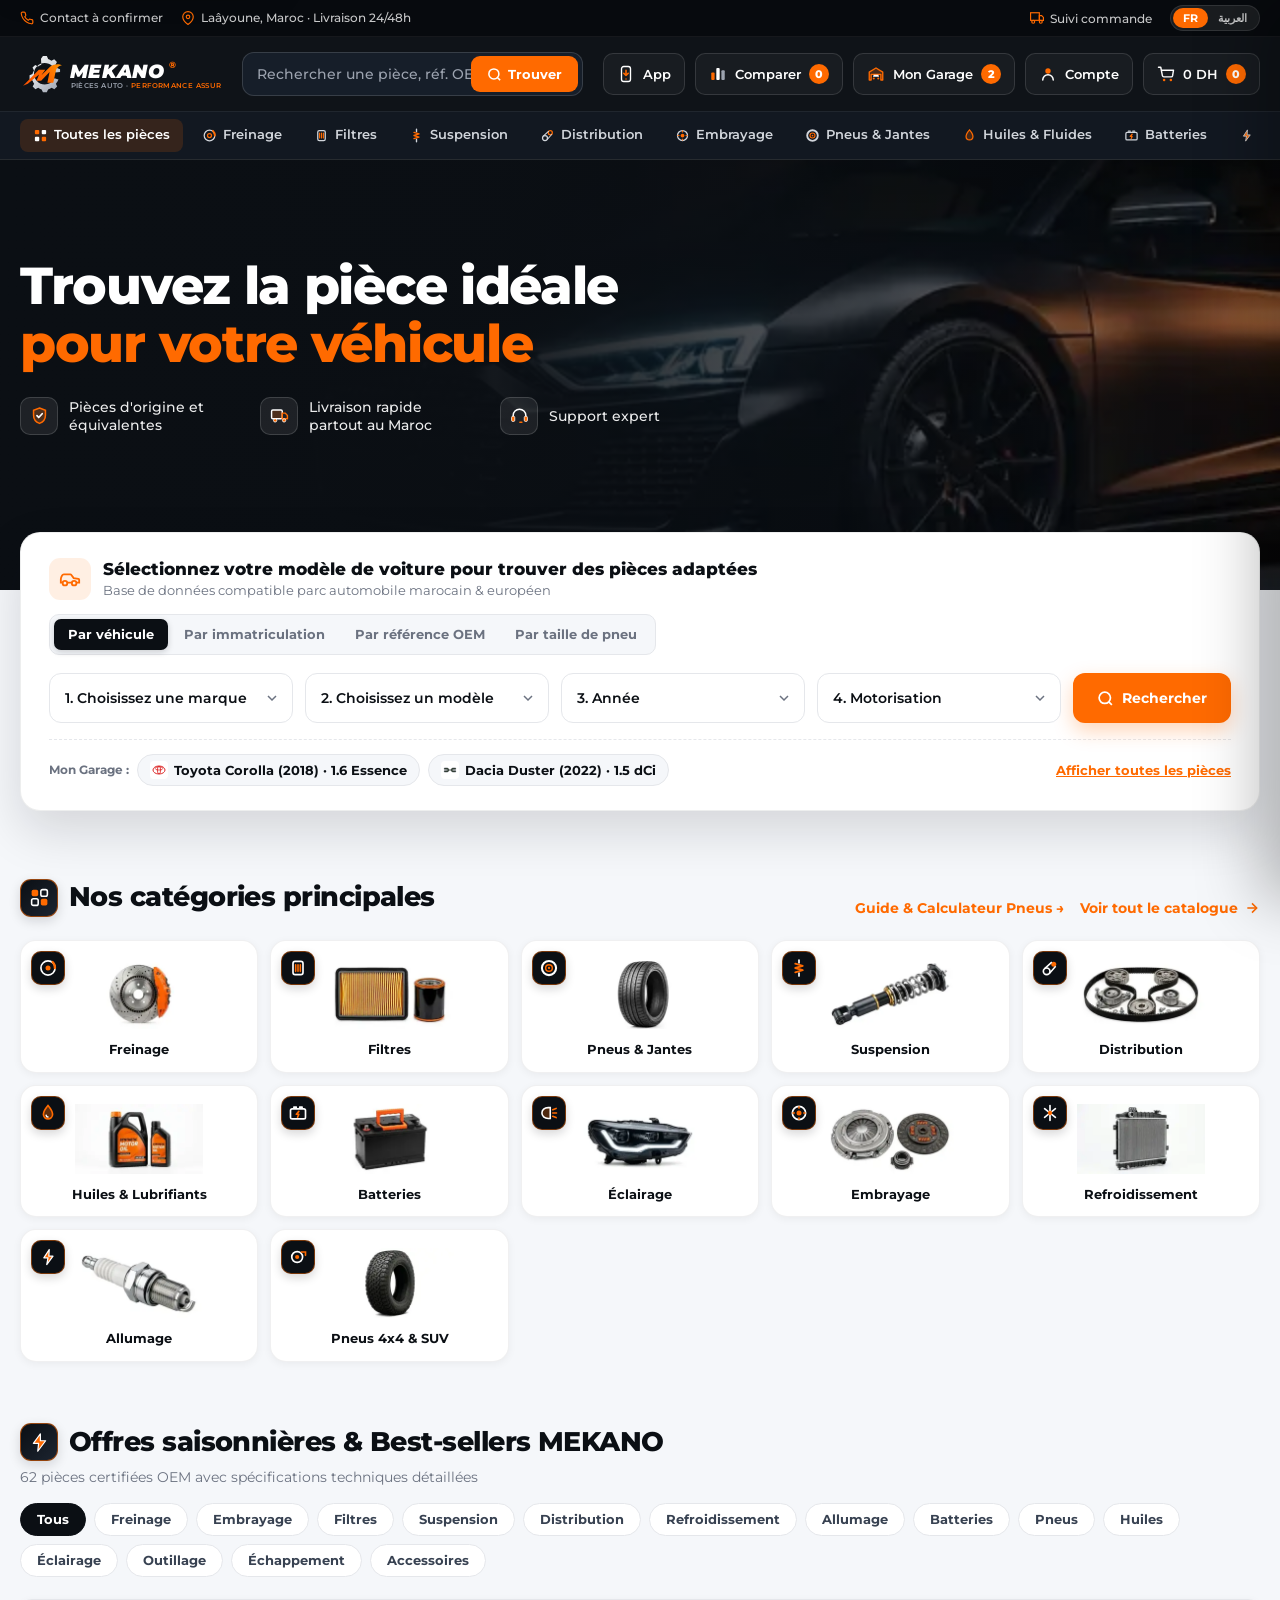
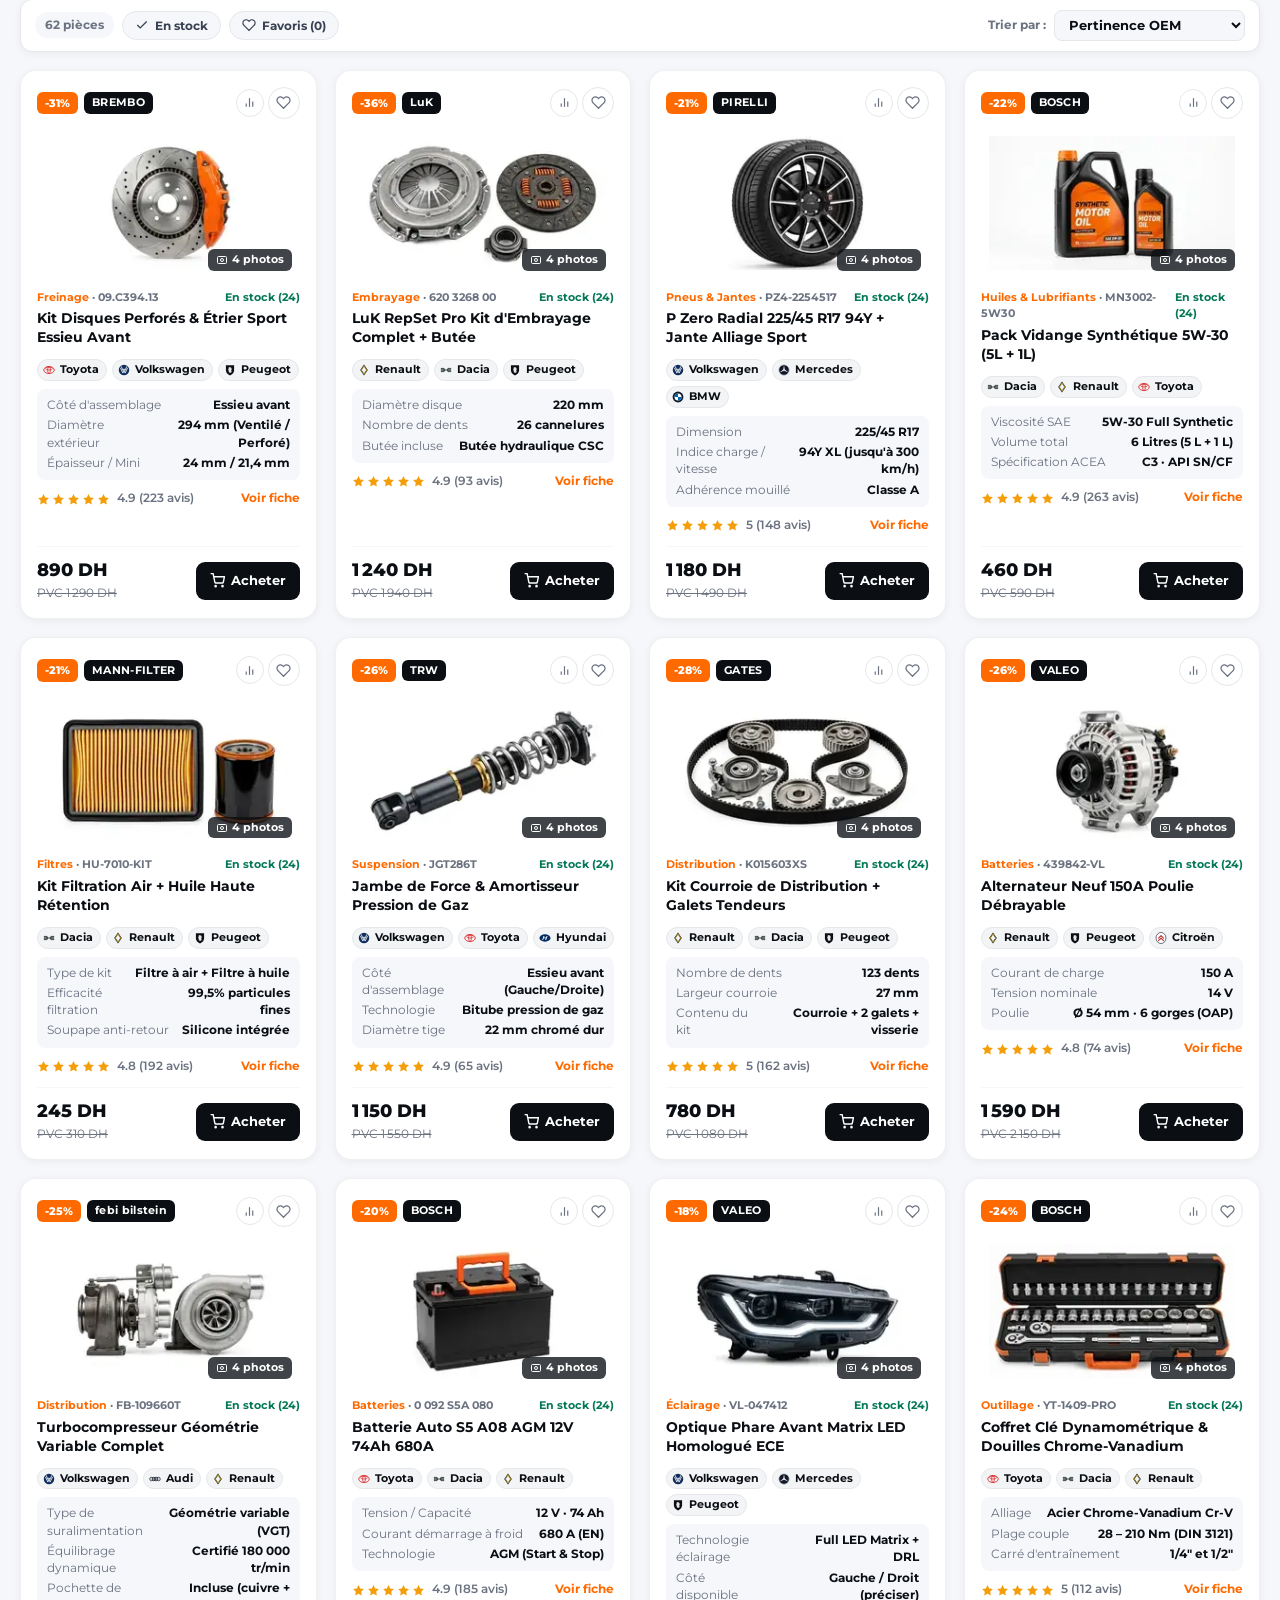
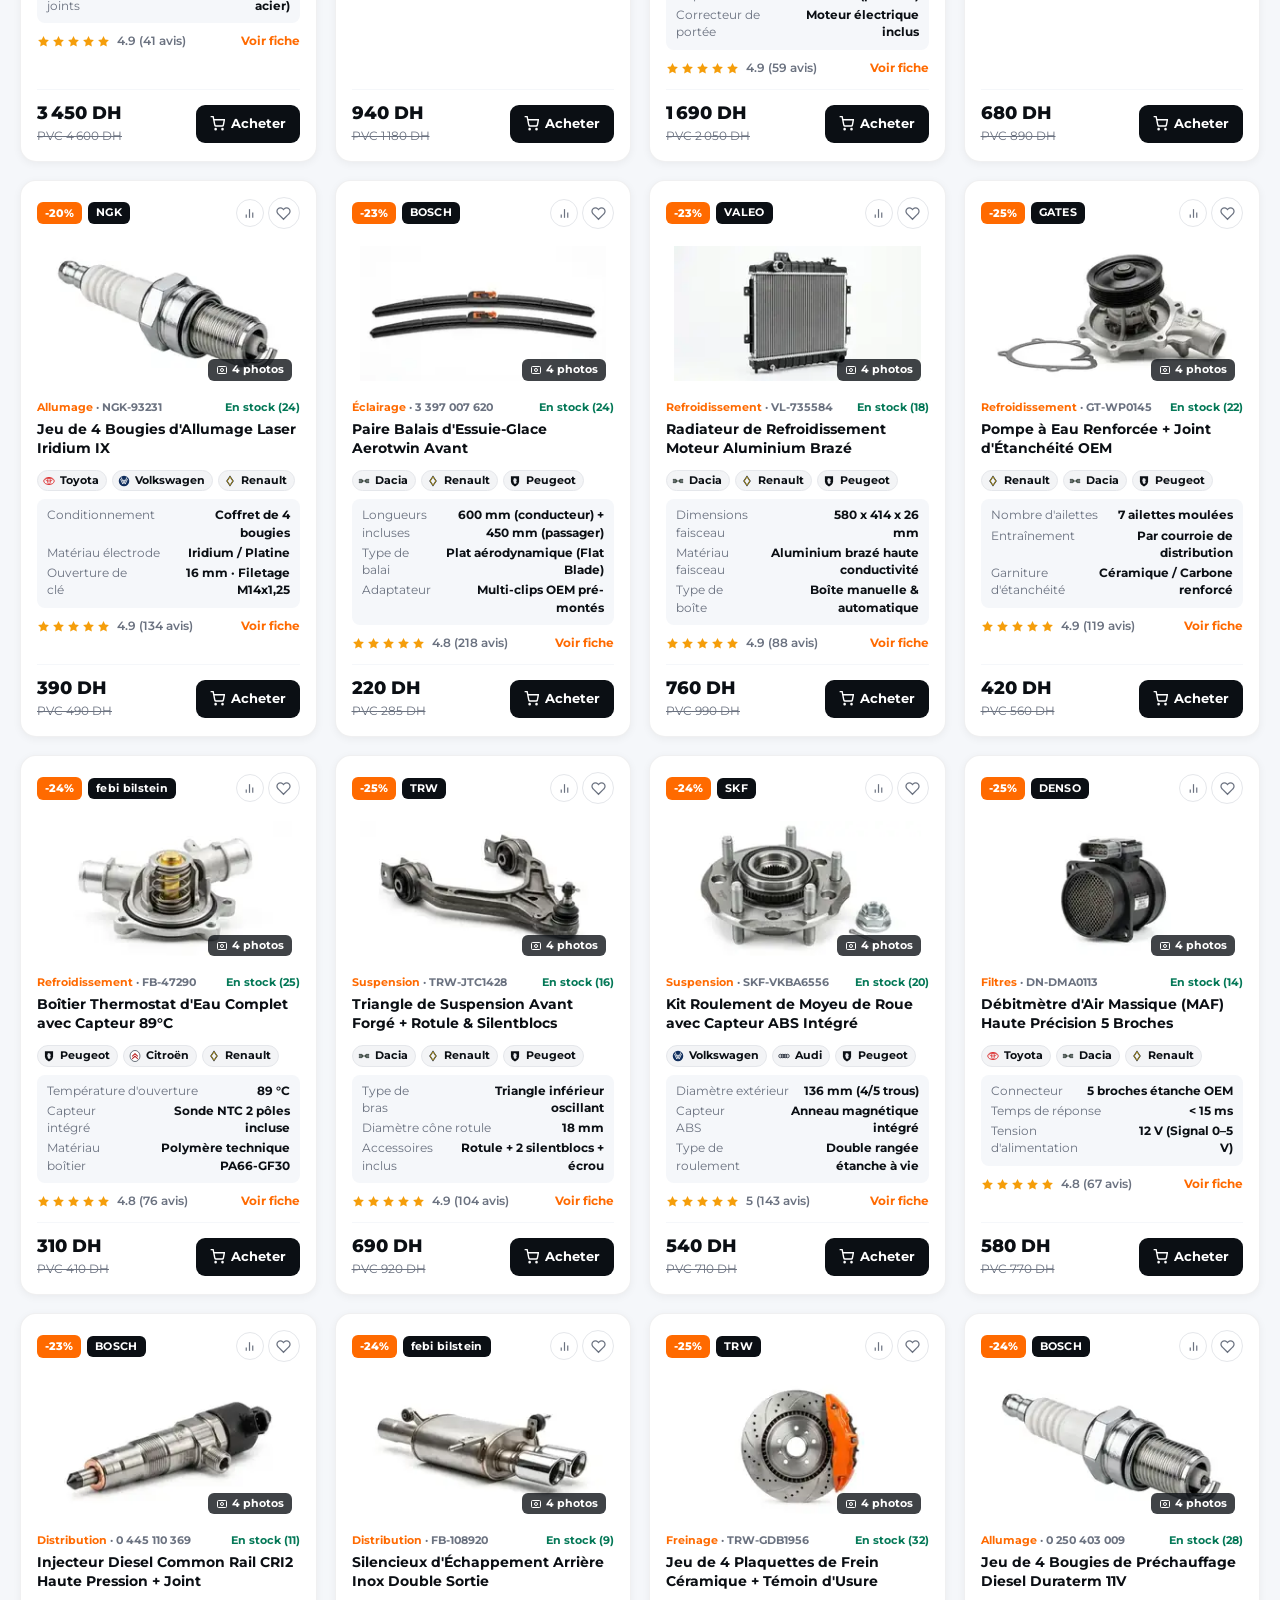
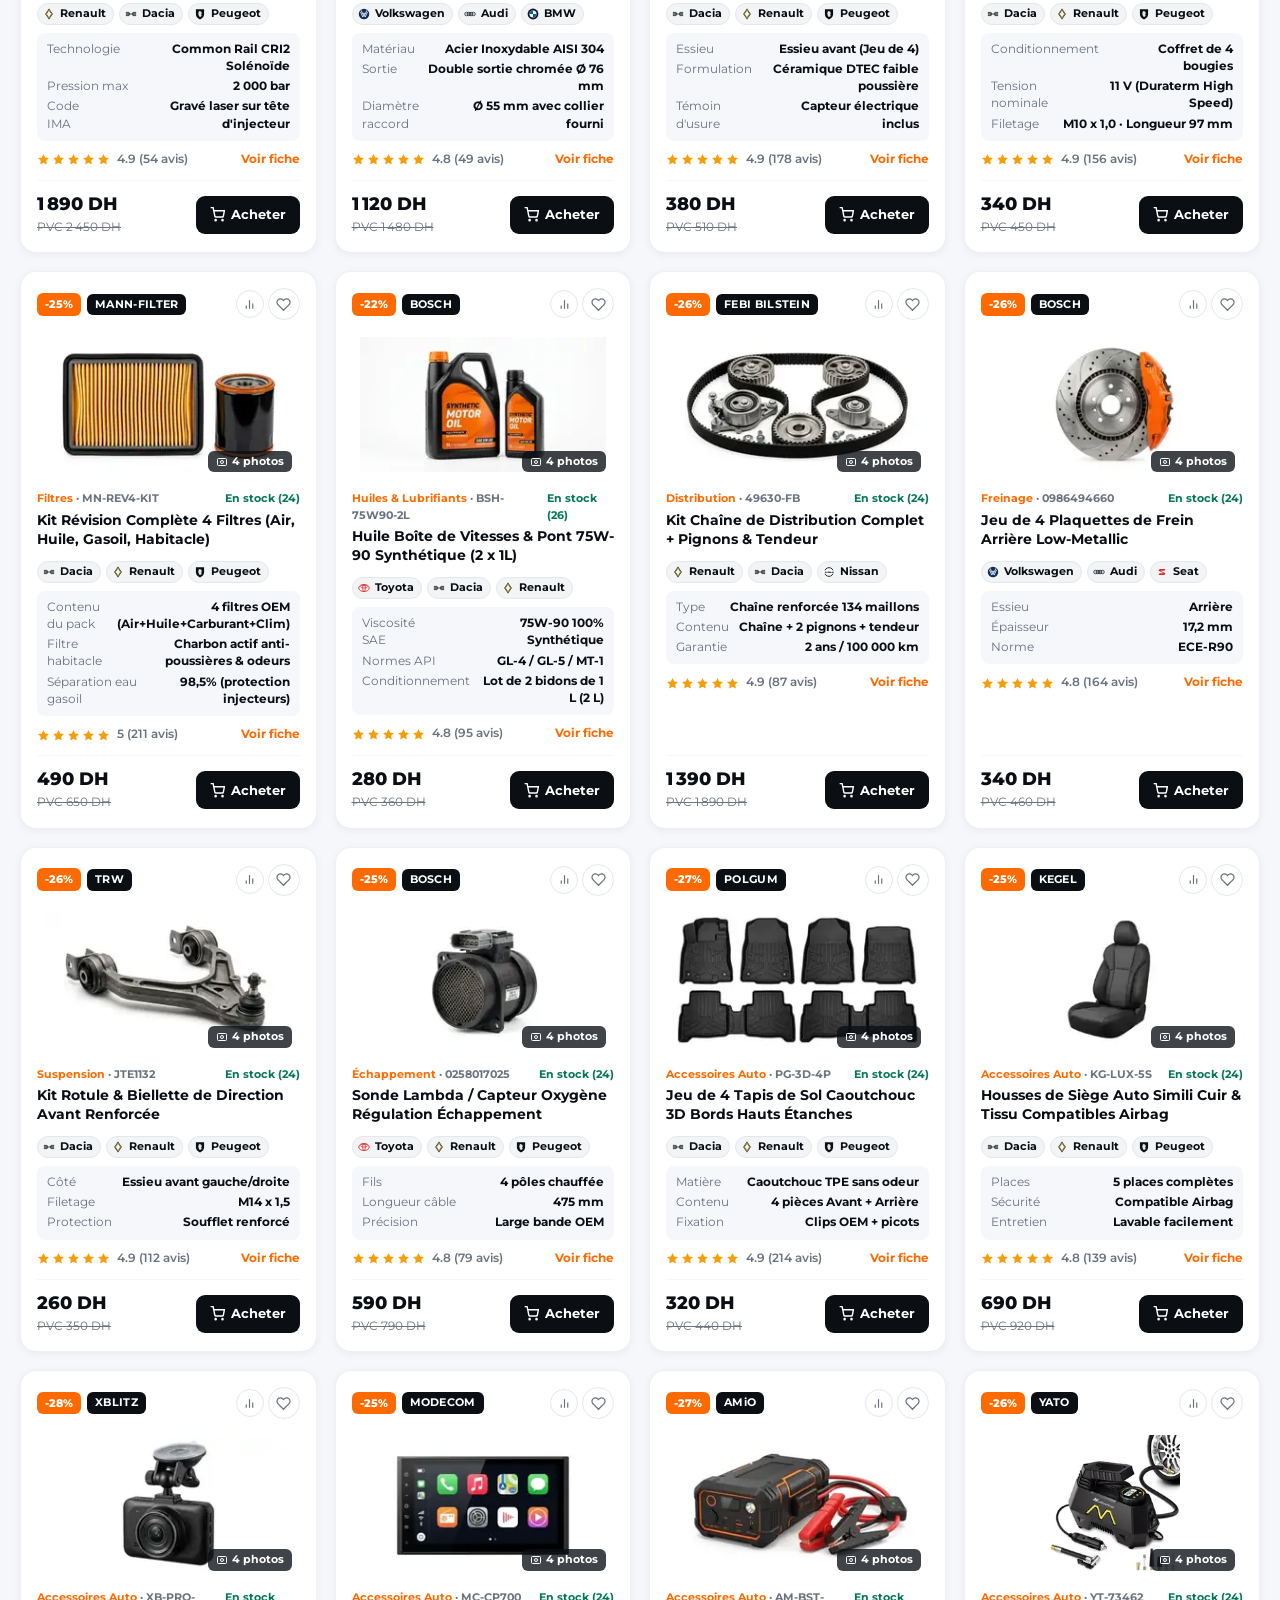
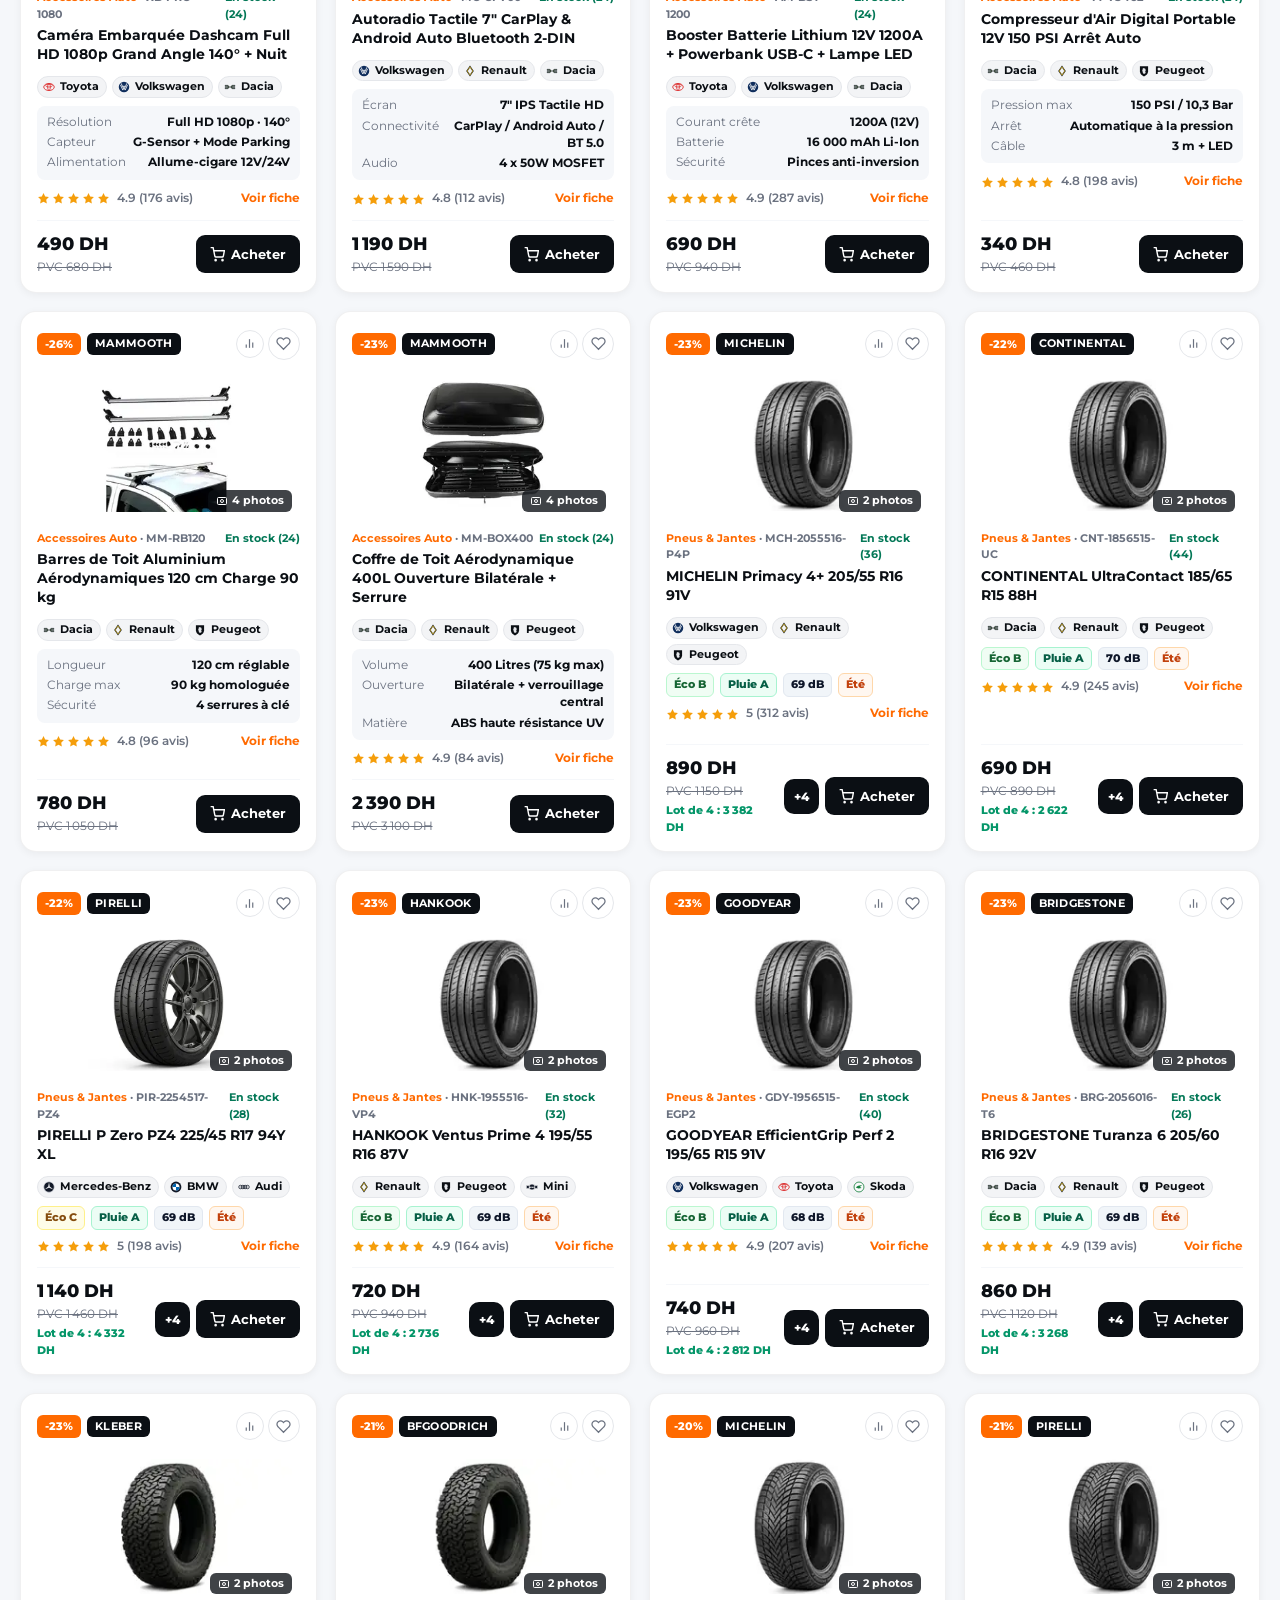
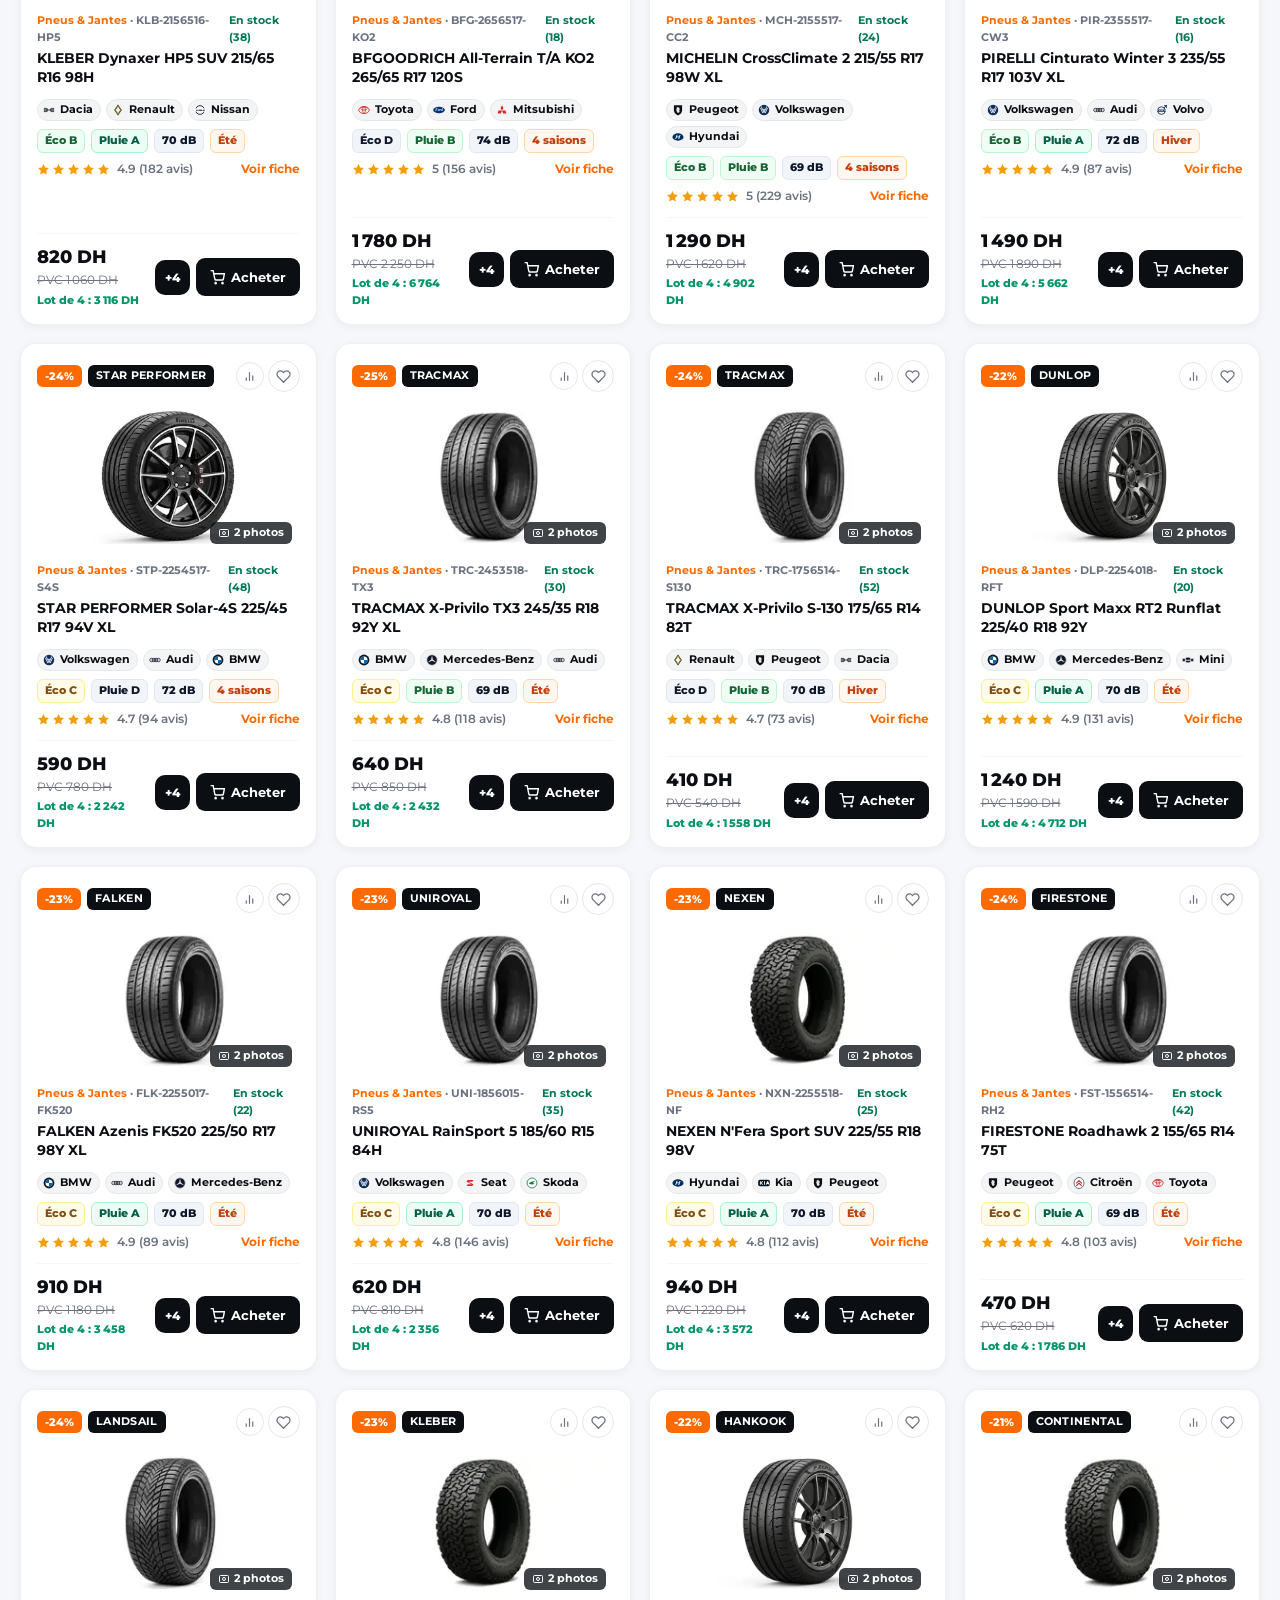
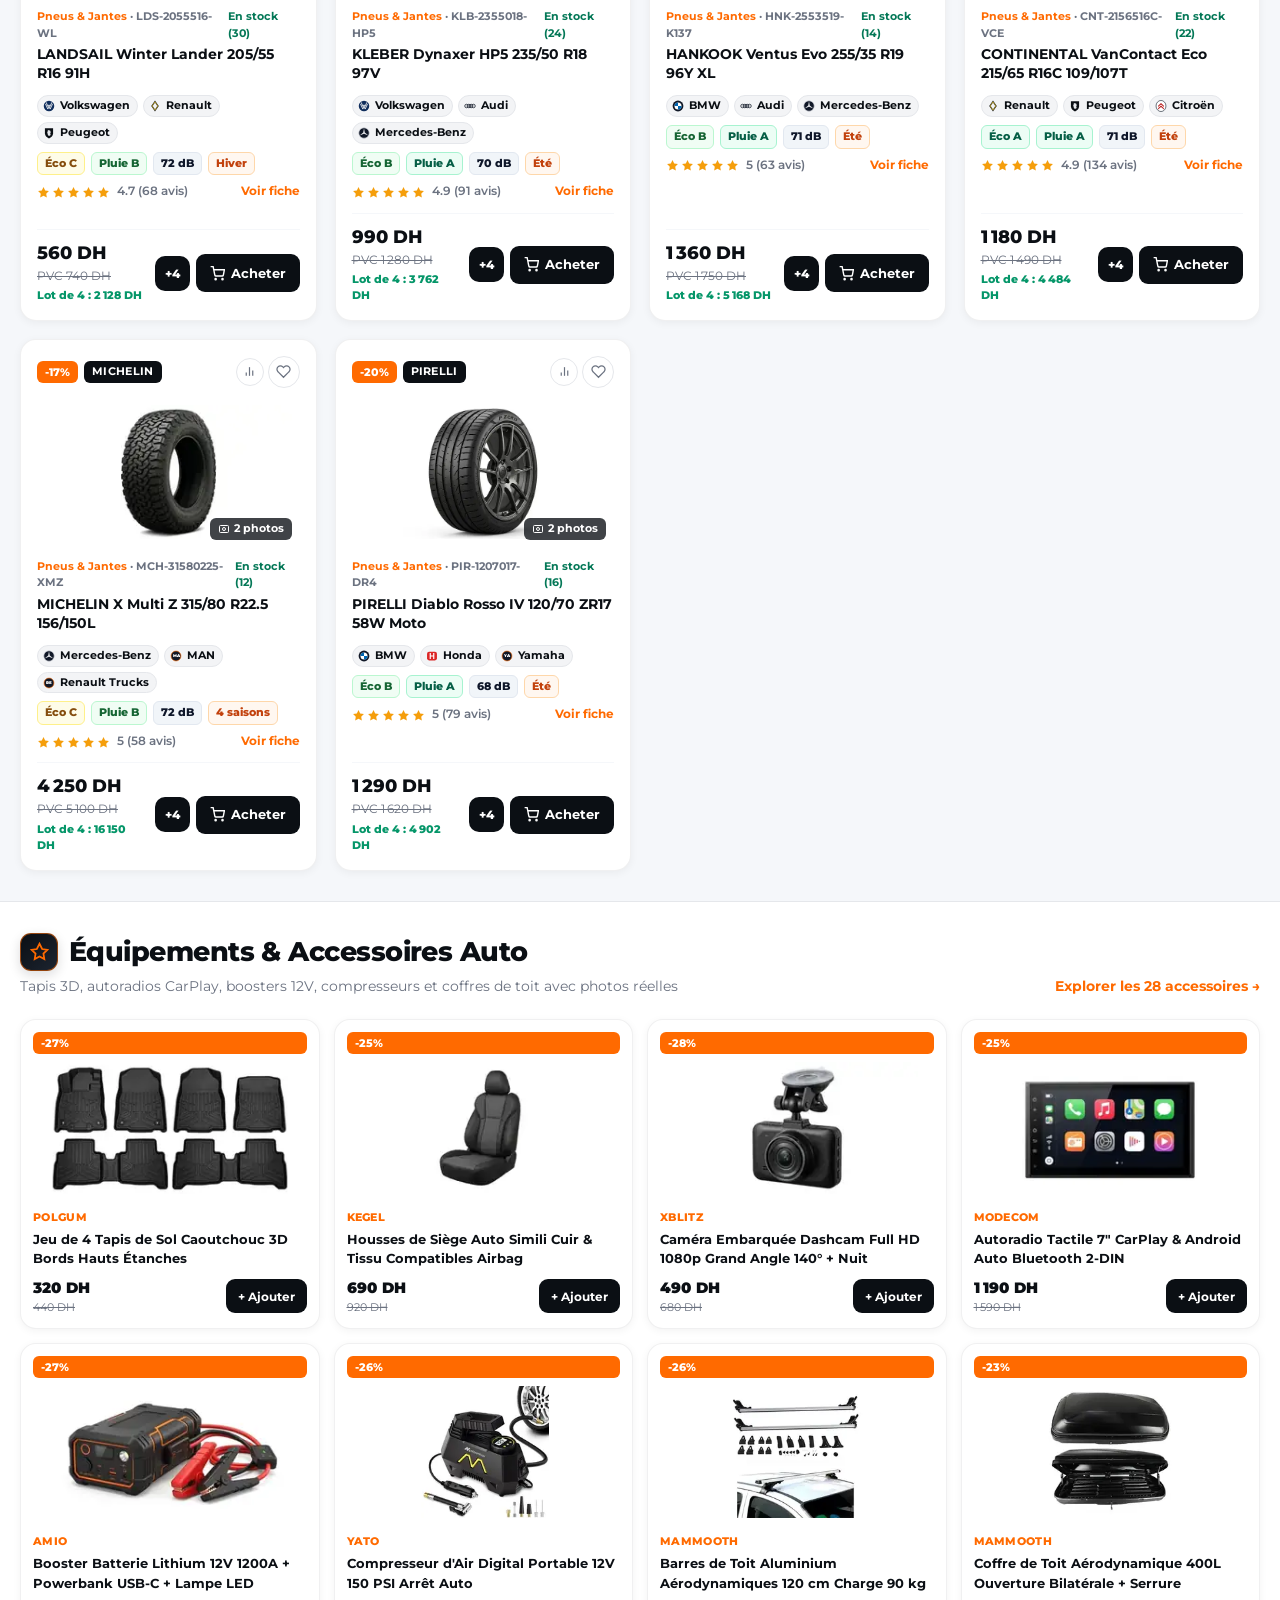
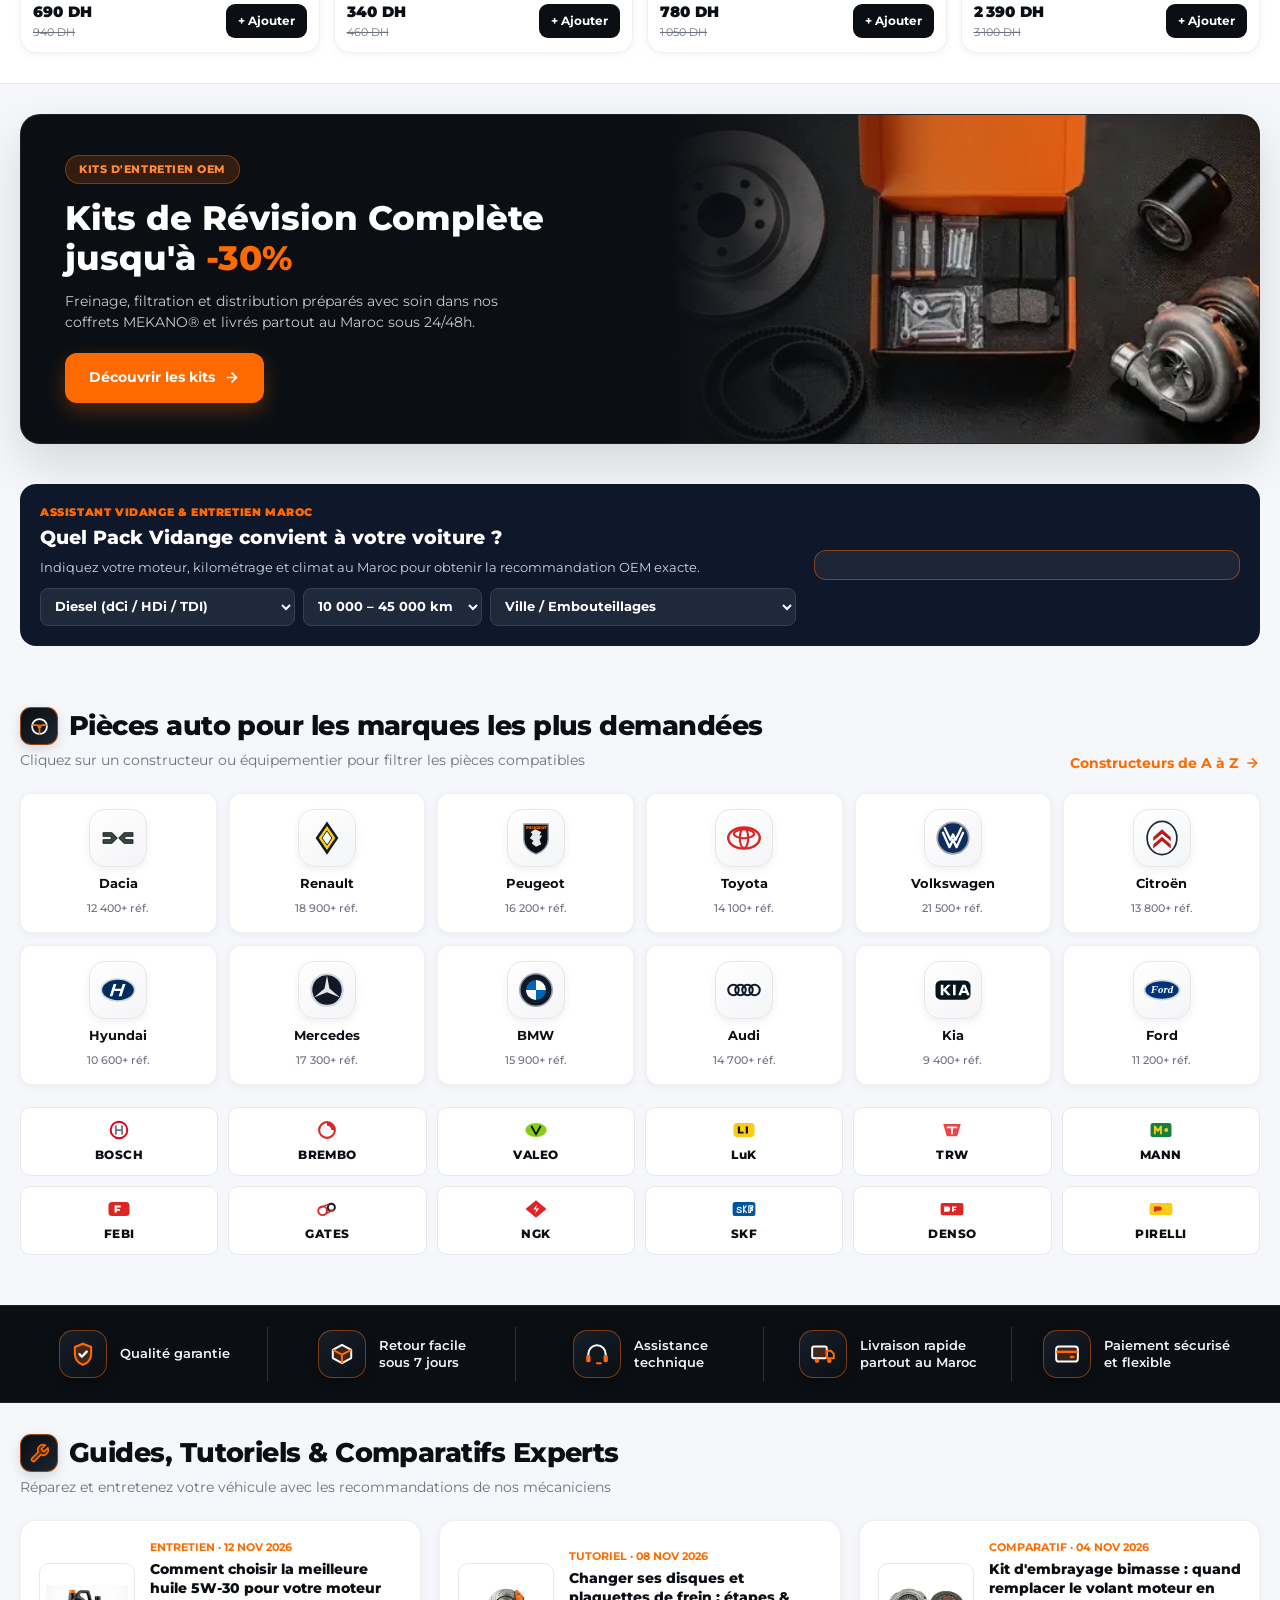
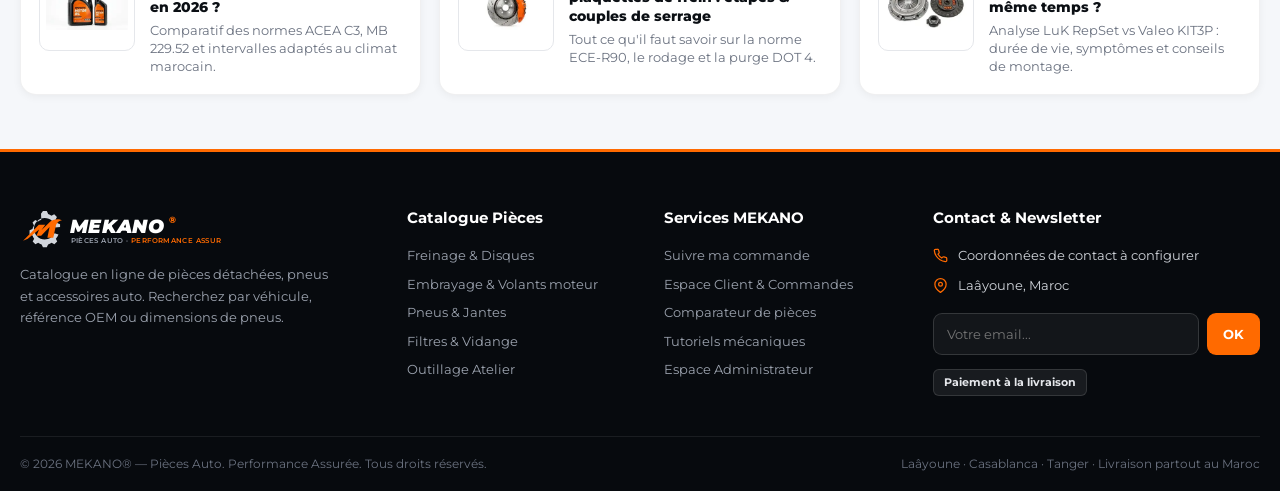
==== commit 160f8a1d: "Add files via upload" ====
--- a/index.html
+++ b/index.html
@@ -1,14 +1,30 @@
-<!DOCTYPE html><html lang="fr" dir="ltr"><head><meta charset="UTF-8" /><meta name="viewport" content="width=device-width, initial-scale=1.0, viewport-fit=cover" /><title>MEKANO® — Magasin en ligne de pièces auto au Maroc | +150 000 pièces détachées</title><meta name="description" content="MEKANO® Maroc — Pièces auto d'origine et équivalentes OEM : freinage, filtres, embrayage, distribution, amortisseurs, pneus, huiles et outillage. Livraison rapide partout au Maroc." /><meta name="theme-color" content="#0B0F14" /><meta name="mobile-web-app-capable" content="yes" /><meta name="apple-mobile-web-app-capable" content="yes" /><meta name="apple-mobile-web-app-status-bar-style" content="black-translucent" /><meta name="apple-mobile-web-app-title" content="MEKANO" /><meta name="msapplication-TileColor" content="#0B0F14" /><link rel="manifest" href="./manifest.webmanifest" /><link rel="icon" type="image/png" sizes="192x192" href="./assets/icon-192.png" /><link rel="apple-touch-icon" sizes="180x180" href="./assets/apple-touch-icon.png" /><link rel="preconnect" href="https://fonts.googleapis.com" /><link rel="preconnect" href="https://fonts.gstatic.com" crossorigin /><link href="https://fonts.googleapis.com/css2?family=Montserrat:ital,wght@0,400;0,500;0,600;0,700;0,800;0,900;1,800;1,900&family=Tajawal:wght@400;500;700;800&display=swap" rel="stylesheet" media="print" onload="this.media='all'" /><noscript><link href="https://fonts.googleapis.com/css2?family=Montserrat:wght@400;600;700;800;900&family=Tajawal:wght@400;500;700;800&display=swap" rel="stylesheet" /></noscript>
-<style>:root{--orange:#FF6A00;--orange-hover:#E65C00;--orange-soft:rgba(255,106,0,0.11);--orange-glow:rgba(255,106,0,0.30);--dark:#0B0F14;--dark-2:#121821;--dark-3:#18212E;--dark-border:rgba(255,255,255,0.10);--bg:#F5F7FA;--surface:#FFFFFF;--text:#0B0F14;--text-2:#374151;--neutral:#6B7280;--border:#E5E7EB;--success:#10B981;--danger:#EF4444;--radius-sm:8px;--radius-md:12px;--radius-lg:16px;--radius-xl:20px;--shadow-sm:0 2px 8px rgba(11,15,20,0.05);--shadow-md:0 10px 28px rgba(11,15,20,0.08);--shadow-lg:0 20px 50px rgba(11,15,20,0.14);--font-sans:'Montserrat',-apple-system,BlinkMacSystemFont,'Segoe UI',Roboto,sans-serif;--font-ar:'Tajawal','Montserrat',-apple-system,BlinkMacSystemFont,sans-serif;--ease:0.24s cubic-bezier(0.22,1,0.36,1)}*,*::before,*::after{box-sizing:border-box;margin:0;padding:0}html{scroll-behavior:smooth;-webkit-font-smoothing:antialiased}body{font-family:var(--font-sans);background:var(--bg);color:var(--text);line-height:1.5;overflow-x:hidden}html[dir="rtl"] body{font-family:var(--font-ar)}img{max-width:100%;display:block}button,input,select{font-family:inherit}a{color:inherit;text-decoration:none}.container{width:100%;max-width:1320px;margin:0 auto;padding:0 20px}.reveal{opacity:1;transform:none}.reveal.is-visible{opacity:1;transform:translateY(0)}.topbar{background:#070A0E;color:rgba(255,255,255,0.78);font-size:12px;font-weight:500;border-bottom:1px solid rgba(255,255,255,0.06)}.topbar-inner{display:flex;align-items:center;justify-content:space-between;min-height:36px;gap:12px;flex-wrap:wrap}.topbar-left,.topbar-right{display:flex;align-items:center;gap:18px}.topbar-item{display:inline-flex;align-items:center;gap:6px;transition:color var(--ease);cursor:pointer}.topbar-item:hover{color:var(--orange)}.topbar-item svg{width:14px;height:14px;color:var(--orange);flex-shrink:0}.app-bonus-pill{background:rgba(255,106,0,0.16);color:#FF8A33;border:1px solid rgba(255,106,0,0.32);padding:2px 10px;border-radius:999px;font-size:11px;font-weight:700}.lang-toggle{display:inline-flex;background:rgba(255,255,255,0.08);border-radius:999px;padding:2px;border:1px solid rgba(255,255,255,0.10)}.lang-btn{border:none;background:transparent;color:rgba(255,255,255,0.72);font-size:11px;font-weight:700;padding:3px 10px;border-radius:999px;cursor:pointer;transition:all var(--ease)}.lang-btn.active{background:var(--orange);color:#FFFFFF}.navbar{position:sticky;top:0;z-index:120;background:rgba(11,15,20,0.98);backdrop-filter:blur(12px);border-bottom:1px solid var(--dark-border);transition:box-shadow var(--ease)}.navbar.scrolled{box-shadow:0 12px 30px rgba(0,0,0,0.38)}.navbar-main{display:flex;align-items:center;justify-content:space-between;height:74px;gap:20px}.brand-logo{display:inline-flex;align-items:center;flex-shrink:0}.brand-logo-svg{height:42px;width:auto;display:block}.header-search-wrap{flex:1;max-width:560px;position:relative}.header-search-form{display:flex;align-items:center;background:#161E29;border:1.5px solid rgba(255,255,255,0.14);border-radius:12px;height:44px;padding:0 4px 0 14px;transition:border-color var(--ease),box-shadow var(--ease)}.header-search-form:focus-within{border-color:var(--orange);box-shadow:0 0 0 3px rgba(255,106,0,0.18)}.header-search-input{flex:1;background:transparent;border:none;outline:none;color:#FFFFFF;font-size:13.5px;font-weight:500;min-width:0}.header-search-input::placeholder{color:#9CA3AF}.header-search-btn{height:36px;padding:0 16px;border:none;border-radius:9px;background:var(--orange);color:#FFFFFF;font-size:13px;font-weight:700;display:inline-flex;align-items:center;gap:6px;cursor:pointer;transition:background var(--ease)}.header-search-btn:hover{background:var(--orange-hover)}.search-autocomplete{position:absolute;top:calc(100% + 6px);left:0;right:0;background:var(--surface);border-radius:14px;box-shadow:0 22px 50px rgba(0,0,0,0.30);border:1px solid var(--border);z-index:160;display:none;overflow:hidden}.search-autocomplete.open{display:block}.ac-item{display:flex;align-items:center;gap:12px;padding:10px 14px;cursor:pointer;border-bottom:1px solid var(--bg);transition:background 0.15s ease}.ac-item:hover{background:var(--bg)}.ac-item img{width:42px;height:42px;object-fit:contain;border-radius:6px;background:#fff;border:1px solid var(--border);padding:3px}.ac-item-title{font-size:13px;font-weight:700;color:var(--dark)}.ac-item-meta{font-size:11.5px;color:var(--neutral)}.ac-item-price{margin-left:auto;font-size:13.5px;font-weight:800;color:var(--orange);white-space:nowrap}.nav-actions{display:flex;align-items:center;gap:10px;flex-shrink:0}.action-pill{position:relative;height:42px;padding:0 13px;border-radius:10px;border:1px solid rgba(255,255,255,0.12);background:rgba(255,255,255,0.04);color:#FFFFFF;display:inline-flex;align-items:center;gap:8px;font-size:13px;font-weight:600;cursor:pointer;transition:all var(--ease)}.action-pill:hover{border-color:var(--orange);background:rgba(255,106,0,0.14);color:#FFFFFF}.action-pill svg{width:18px;height:18px;color:var(--orange);flex-shrink:0}.badge-count{min-width:20px;height:20px;padding:0 6px;border-radius:999px;background:var(--orange);color:#FFFFFF;font-size:11px;font-weight:800;display:inline-flex;align-items:center;justify-content:center}.subnav{background:var(--dark-2);border-top:1px solid rgba(255,255,255,0.06)}.subnav-list{display:flex;align-items:center;gap:6px;overflow-x:auto;scrollbar-width:none;padding:7px 0;list-style:none}.subnav-list::-webkit-scrollbar{display:none}.subnav-link{display:inline-flex;align-items:center;gap:6px;padding:7px 13px;border-radius:8px;color:#D1D5DB;font-size:12.5px;font-weight:600;white-space:nowrap;transition:all 0.18s ease;cursor:pointer}.subnav-link:hover,.subnav-link.active{background:rgba(255,106,0,0.15);color:#FFFFFF}.subnav-link.promo{color:#FF8A33;font-weight:700}.mobile-menu-btn{display:none}.hero{position:relative;background:var(--dark);color:#FFFFFF;overflow:hidden;padding:54px 0 112px;min-height:430px;display:flex;align-items:center}.hero-bg{position:absolute;inset:0;z-index:0}.hero-bg img{width:100%;height:100%;object-fit:cover;object-position:78% center;opacity:0.90}.hero-bg::after{content:'';position:absolute;inset:0;background:linear-gradient(95deg,#0B0F14 0%,rgba(11,15,20,0.95) 38%,rgba(11,15,20,0.68) 62%,rgba(11,15,20,0.22) 100%)}html[dir="rtl"] .hero-bg img{transform:scaleX(-1);object-position:22% center}html[dir="rtl"] .hero-bg::after{background:linear-gradient(265deg,#0B0F14 0%,rgba(11,15,20,0.95) 38%,rgba(11,15,20,0.68) 62%,rgba(11,15,20,0.22) 100%)}.hero-content{position:relative;z-index:2;max-width:680px}.hero-kicker{display:inline-flex;align-items:center;gap:8px;padding:6px 14px;border-radius:999px;background:rgba(255,106,0,0.15);border:1px solid rgba(255,106,0,0.36);color:#FF8A33;font-size:11.5px;font-weight:800;letter-spacing:0.05em;text-transform:uppercase;margin-bottom:16px}.hero-title{font-size:clamp(2rem,4.1vw,3.25rem);font-weight:800;line-height:1.12;letter-spacing:-0.025em;margin-bottom:24px}.hero-title .accent{color:var(--orange);display:block}.hero-features{display:flex;flex-wrap:wrap;gap:20px 30px}.hero-feature{display:flex;align-items:center;gap:11px;font-size:13.5px;font-weight:500;color:rgba(255,255,255,0.92);max-width:210px;line-height:1.35}.hero-feature-icon{width:38px;height:38px;border-radius:10px;background:rgba(255,255,255,0.08);border:1px solid rgba(255,255,255,0.15);display:flex;align-items:center;justify-content:center;flex-shrink:0}.hero-feature-icon svg{width:19px;height:19px;stroke:#FFFFFF}.vehicle-selector-wrap{position:relative;z-index:25;margin-top:-58px;margin-bottom:36px}.vehicle-card{background:var(--surface);border-radius:var(--radius-xl);padding:24px 28px;box-shadow:var(--shadow-lg);border:1px solid rgba(11,15,20,0.07)}.vehicle-card-header{display:flex;align-items:center;justify-content:space-between;flex-wrap:wrap;gap:14px;margin-bottom:18px}.vehicle-title-group{display:flex;align-items:center;gap:12px}.vehicle-car-badge{width:42px;height:42px;border-radius:11px;background:var(--orange-soft);color:var(--orange);display:inline-flex;align-items:center;justify-content:center}.vehicle-car-badge svg{width:22px;height:22px}.vehicle-card-title{font-size:16.5px;font-weight:800;color:var(--dark)}.vehicle-card-sub{font-size:12.5px;color:var(--neutral)}.selector-tabs{display:inline-flex;background:var(--bg);padding:4px;border-radius:10px;border:1px solid var(--border);flex-wrap:wrap;gap:2px}.selector-tab{border:none;background:transparent;color:var(--neutral);font-size:12.5px;font-weight:700;padding:8px 14px;border-radius:7px;cursor:pointer;transition:all var(--ease)}.selector-tab.active{background:var(--dark);color:#FFFFFF;box-shadow:0 2px 6px rgba(11,15,20,0.18)}.selector-pane{display:none}.selector-pane.active{display:block}.vehicle-form-grid{display:grid;grid-template-columns:repeat(4,1fr) auto;gap:12px;align-items:center}.plate-form-grid{display:grid;grid-template-columns:minmax(260px,440px) 1fr auto;gap:14px;align-items:center}.oem-form-grid{display:grid;grid-template-columns:1fr auto;gap:14px;align-items:center}.plate-input-box{display:flex;align-items:center;height:52px;border:2px solid var(--dark);border-radius:12px;overflow:hidden;background:#FFFFFF}.plate-country{width:44px;height:100%;background:var(--dark);color:var(--orange);font-weight:900;font-size:13px;display:flex;flex-direction:column;align-items:center;justify-content:center;line-height:1.1;flex-shrink:0}.plate-country span{font-size:9px;color:#FFFFFF;letter-spacing:0.05em}.plate-input{flex:1;border:none;outline:none;padding:0 16px;font-size:16px;font-weight:800;letter-spacing:0.08em;text-transform:uppercase;color:var(--dark);min-width:0}.select-wrap{position:relative}.form-select,.form-input{width:100%;height:50px;padding:0 36px 0 15px;border-radius:var(--radius-md);border:1.5px solid var(--border);background:#FFFFFF;color:var(--dark);font-size:13.5px;font-weight:600;outline:none;appearance:none;-webkit-appearance:none;cursor:pointer;transition:border-color var(--ease),box-shadow var(--ease)}.form-input{cursor:text;padding-right:15px}html[dir="rtl"] .form-select{padding:0 15px 0 36px}.form-select:focus,.form-input:focus{border-color:var(--orange);box-shadow:0 0 0 4px rgba(255,106,0,0.12)}.select-chevron{position:absolute;right:13px;top:50%;transform:translateY(-50%);width:16px;height:16px;color:var(--neutral);pointer-events:none}html[dir="rtl"] .select-chevron{right:auto;left:13px}.btn-primary{height:50px;padding:0 24px;border:none;border-radius:var(--radius-md);background:var(--orange);color:#FFFFFF;font-size:14px;font-weight:700;display:inline-flex;align-items:center;justify-content:center;gap:8px;cursor:pointer;white-space:nowrap;box-shadow:0 8px 20px rgba(255,106,0,0.28);transition:all var(--ease)}.btn-primary:hover{background:var(--orange-hover);transform:translateY(-2px);box-shadow:0 12px 24px rgba(255,106,0,0.36)}.btn-primary svg{width:17px;height:17px}.garage-bar{margin-top:16px;padding-top:14px;border-top:1px dashed var(--border);display:flex;align-items:center;justify-content:space-between;flex-wrap:wrap;gap:10px}.garage-pills{display:flex;align-items:center;gap:8px;flex-wrap:wrap}.garage-label{font-size:12px;font-weight:700;color:var(--neutral)}.garage-chip{display:inline-flex;align-items:center;gap:7px;padding:6px 12px;border-radius:999px;background:var(--bg);border:1px solid var(--border);font-size:12.5px;font-weight:700;color:var(--dark);cursor:pointer;transition:all 0.18s ease}.garage-chip.active{background:rgba(16,185,129,0.12);border-color:rgba(16,185,129,0.38);color:#065F46}.garage-chip:hover{border-color:var(--orange)}.vehicle-reset{border:none;background:transparent;color:var(--orange);font-size:12.5px;font-weight:700;cursor:pointer;text-decoration:underline}.section{padding:30px 0}.section-header{display:flex;align-items:flex-end;justify-content:space-between;gap:16px;margin-bottom:22px;flex-wrap:wrap}.section-title{font-size:clamp(1.3rem,2.2vw,1.7rem);font-weight:800;color:var(--dark);letter-spacing:-0.02em}.section-subtitle{font-size:13.5px;color:var(--neutral);margin-top:4px}.view-all-link{display:inline-flex;align-items:center;gap:6px;color:var(--orange);font-size:13.5px;font-weight:700;cursor:pointer;transition:gap var(--ease)}.view-all-link:hover{gap:10px}.view-all-link svg{width:16px;height:16px}.categories-grid{display:grid;grid-template-columns:repeat(5,1fr);gap:12px}.cat-card{background:var(--surface);border-radius:var(--radius-lg);padding:15px 10px 14px;border:1.5px solid rgba(11,15,20,0.06);box-shadow:var(--shadow-sm);display:flex;flex-direction:column;align-items:center;text-align:center;gap:10px;cursor:pointer;transition:all var(--ease)}.cat-card:hover,.cat-card.active{transform:translateY(-4px);border-color:var(--orange);box-shadow:0 12px 26px rgba(255,106,0,0.14)}.cat-img-box{width:100%;height:76px;display:flex;align-items:center;justify-content:center;background:#FFFFFF;border-radius:10px;overflow:hidden}.cat-img-box img{max-height:70px;width:auto;object-fit:contain;transition:transform 0.3s ease}.cat-card:hover .cat-img-box img{transform:scale(1.08)}.cat-name{font-size:12.5px;font-weight:700;color:var(--dark);line-height:1.25}.filter-pills{display:flex;align-items:center;gap:8px;flex-wrap:wrap}.catalog-toolbar{display:flex;align-items:center;justify-content:space-between;gap:12px;flex-wrap:wrap;background:var(--surface);border:1px solid var(--border);border-radius:12px;padding:10px 14px;margin-bottom:18px;box-shadow:var(--shadow-sm)}.catalog-toolbar-left,.catalog-toolbar-right{display:flex;align-items:center;gap:8px;flex-wrap:wrap}.toolbar-chip{display:inline-flex;align-items:center;gap:6px;padding:6px 12px;border-radius:999px;border:1px solid var(--border);background:var(--bg);color:var(--text-2);font-size:12px;font-weight:700;cursor:pointer;transition:all var(--ease)}.toolbar-chip:hover{border-color:var(--orange);color:var(--orange)}.toolbar-chip.active{background:var(--orange);color:#FFFFFF;border-color:var(--orange)}.toolbar-chip svg{width:14px;height:14px}.toolbar-reset{background:transparent;border:1px dashed rgba(255,106,0,0.55);color:var(--orange);font-size:12px;font-weight:700;padding:6px 11px;border-radius:999px;cursor:pointer}.toolbar-reset:hover{background:rgba(255,106,0,0.08)}.catalog-count-pill{font-size:12px;font-weight:700;color:var(--neutral);padding:4px 10px;background:var(--bg);border-radius:999px}.catalog-sort-label{font-size:12px;font-weight:700;color:var(--neutral)}.catalog-sort{border:1px solid var(--border);background:var(--bg);color:var(--dark);border-radius:8px;padding:6px 10px;font-size:12.5px;font-weight:700;cursor:pointer}.filter-pill{padding:8px 16px;border-radius:999px;border:1px solid var(--border);background:var(--surface);color:var(--text-2);font-size:12.5px;font-weight:700;cursor:pointer;transition:all var(--ease)}.filter-pill:hover{border-color:var(--orange);color:var(--orange)}.filter-pill.active{background:var(--dark);color:#FFFFFF;border-color:var(--dark)}.products-grid{display:grid;grid-template-columns:repeat(4,1fr);gap:18px}.product-card{background:var(--surface);border-radius:var(--radius-lg);border:1.5px solid rgba(11,15,20,0.06);padding:16px;display:flex;flex-direction:column;box-shadow:var(--shadow-sm);transition:all var(--ease)}.product-card:hover{transform:translateY(-5px);border-color:rgba(255,106,0,0.50);box-shadow:var(--shadow-md)}.product-top-bar{display:flex;align-items:center;justify-content:space-between;margin-bottom:8px}.badge-group{display:flex;align-items:center;gap:6px}.badge-discount{background:var(--orange);color:#FFFFFF;font-size:11px;font-weight:800;padding:3px 8px;border-radius:6px}.badge-brand{background:var(--dark);color:#FFFFFF;font-size:10.5px;font-weight:700;padding:3px 8px;border-radius:6px;letter-spacing:0.03em}.wishlist-btn{width:32px;height:32px;border-radius:50%;border:1px solid var(--border);background:#FFFFFF;color:var(--neutral);display:inline-flex;align-items:center;justify-content:center;cursor:pointer;transition:all 0.2s ease}.wishlist-btn:hover,.wishlist-btn.active{color:var(--danger);border-color:rgba(239,68,68,0.4);background:rgba(239,68,68,0.08)}.wishlist-btn svg{width:15px;height:15px}.product-img-wrap{height:152px;display:flex;align-items:center;justify-content:center;padding:8px;margin-bottom:10px;background:#FFFFFF;border-radius:10px;cursor:pointer}.product-img-wrap img{max-height:136px;width:auto;object-fit:contain;transition:transform 0.3s ease}.product-card:hover .product-img-wrap img{transform:scale(1.06)}.product-meta{font-size:11px;font-weight:700;color:var(--neutral);margin-bottom:4px}.product-meta strong{color:var(--orange)}.product-title{font-size:14px;font-weight:700;color:var(--dark);line-height:1.35;margin-bottom:8px;min-height:38px;cursor:pointer}.product-title:hover{color:var(--orange)}.product-specs{list-style:none;background:var(--bg);border-radius:8px;padding:8px 10px;margin-bottom:10px;font-size:11.5px;color:var(--text-2);display:flex;flex-direction:column;gap:3px}.product-specs li{display:flex;justify-content:space-between;gap:8px}.product-specs span{color:var(--neutral)}.product-specs strong{color:var(--dark);font-weight:700;text-align:right}.product-rating{display:flex;align-items:center;justify-content:space-between;font-size:11.5px;font-weight:600;color:var(--neutral);margin-bottom:12px}.stars{color:#F59E0B;font-size:12.5px}.details-link{color:var(--orange);font-weight:700;cursor:pointer;font-size:11.5px}.details-link:hover{text-decoration:underline}.product-bottom{margin-top:auto;padding-top:12px;border-top:1px solid var(--bg);display:flex;align-items:center;justify-content:space-between;gap:10px}.price-current{font-size:18px;font-weight:800;color:var(--dark);line-height:1.1}.price-old{font-size:11.5px;color:var(--neutral);text-decoration:line-through;display:block;margin-top:2px}.add-cart-btn{height:38px;padding:0 14px;border:none;border-radius:9px;background:var(--dark);color:#FFFFFF;font-size:12.5px;font-weight:700;display:inline-flex;align-items:center;gap:6px;cursor:pointer;transition:all var(--ease);white-space:nowrap}.add-cart-btn:hover{background:var(--orange);box-shadow:0 6px 16px rgba(255,106,0,0.28)}.add-cart-btn svg{width:15px;height:15px}.essential-card{background:var(--surface);border-radius:var(--radius-lg);border:1.5px solid rgba(11,15,20,0.06);padding:22px;box-shadow:var(--shadow-sm);display:flex;flex-direction:column;gap:14px;transition:all var(--ease)}.essential-card:hover{border-color:var(--orange);box-shadow:var(--shadow-md)}.essential-head{display:flex;align-items:center;justify-content:space-between;gap:14px}.essential-head h3{font-size:16.5px;font-weight:800;color:var(--dark);line-height:1.25}.essential-head img{width:78px;height:68px;object-fit:contain;flex-shrink:0}.essential-tags{display:flex;flex-wrap:wrap;gap:7px}.essential-tag{padding:5px 11px;border-radius:999px;background:var(--bg);border:1px solid var(--border);font-size:12px;font-weight:600;color:var(--text-2);cursor:pointer;transition:all 0.16s ease}.essential-tag:hover{background:var(--orange-soft);border-color:var(--orange);color:var(--orange)}.promo-banner{background:var(--dark);border-radius:var(--radius-xl);overflow:hidden;display:grid;grid-template-columns:1.05fr 0.95fr;align-items:center;color:#FFFFFF;box-shadow:var(--shadow-lg);border:1px solid rgba(255,255,255,0.08)}.promo-content{padding:40px 44px;position:relative;z-index:2}.promo-tag{display:inline-flex;background:rgba(255,106,0,0.16);border:1px solid rgba(255,106,0,0.4);color:#FF8A33;padding:5px 13px;border-radius:999px;font-size:11px;font-weight:800;letter-spacing:0.05em;text-transform:uppercase;margin-bottom:14px}.promo-title{font-size:clamp(1.45rem,2.7vw,2.15rem);font-weight:800;line-height:1.18;margin-bottom:12px}.promo-title span{color:var(--orange)}.promo-desc{color:rgba(255,255,255,0.78);font-size:14px;max-width:460px;margin-bottom:20px}.count-lbl{font-size:10px;text-transform:uppercase;color:var(--orange);font-weight:700}.promo-media{position:relative;height:100%;min-height:295px}.promo-media img{width:100%;height:100%;object-fit:cover}.promo-media::before{content:'';position:absolute;inset:0;background:linear-gradient(90deg,#0B0F14 0%,rgba(11,15,20,0.18) 45%,transparent 100%);z-index:1}.brands-grid{display:grid;grid-template-columns:repeat(6,1fr);gap:12px}.brand-card{background:var(--surface);border:1.5px solid rgba(11,15,20,0.06);border-radius:var(--radius-md);padding:15px 10px;display:flex;flex-direction:column;align-items:center;gap:7px;cursor:pointer;box-shadow:var(--shadow-sm);transition:all var(--ease)}.brand-card:hover,.brand-card.active{border-color:var(--orange);transform:translateY(-3px);box-shadow:var(--shadow-md)}.brand-emblem{width:44px;height:44px;border-radius:50%;background:var(--bg);border:1px solid var(--border);display:flex;align-items:center;justify-content:center;font-weight:900;font-size:13.5px;color:var(--dark);transition:all var(--ease)}.brand-card:hover .brand-emblem,.brand-card.active .brand-emblem{background:var(--dark);color:var(--orange);border-color:var(--dark)}.brand-title{font-size:13px;font-weight:700;color:var(--dark)}.brand-count{font-size:11px;color:var(--neutral);font-weight:500}.oem-makers-strip{display:grid;grid-template-columns:repeat(6,1fr);gap:10px;margin-top:22px}.maker-pill{background:var(--surface);border:1.5px solid var(--border);border-radius:10px;padding:12px 8px;text-align:center;font-size:12px;font-weight:800;letter-spacing:0.04em;color:var(--dark);cursor:pointer;transition:all 0.18s ease}.maker-pill:hover,.maker-pill.active{background:var(--dark);color:var(--orange);border-color:var(--dark)}.trust-strip{background:var(--dark);color:#FFFFFF;margin-top:20px;border-top:1px solid rgba(255,255,255,0.08);border-bottom:1px solid rgba(255,255,255,0.08)}.trust-grid{display:grid;grid-template-columns:repeat(5,1fr)}.trust-item{display:flex;align-items:center;justify-content:center;gap:13px;padding:24px 14px;position:relative}.trust-item:not(:last-child)::after{content:'';position:absolute;right:0;top:22%;height:56%;width:1px;background:rgba(255,255,255,0.14)}html[dir="rtl"] .trust-item:not(:last-child)::after{right:auto;left:0}.trust-icon svg{width:28px;height:28px;stroke:#FFFFFF}.trust-label{font-size:13px;font-weight:600;line-height:1.3;color:#F3F4F6}.articles-grid{display:grid;grid-template-columns:repeat(3,1fr);gap:18px}.article-card{background:var(--surface);border-radius:var(--radius-lg);border:1.5px solid rgba(11,15,20,0.06);padding:18px;display:flex;align-items:center;gap:15px;box-shadow:var(--shadow-sm);cursor:pointer;transition:all var(--ease)}.article-card:hover{transform:translateY(-4px);border-color:var(--orange);box-shadow:var(--shadow-md)}.article-thumb{width:96px;height:88px;border-radius:10px;background:#FFFFFF;border:1px solid var(--border);padding:6px;object-fit:contain;flex-shrink:0}.article-meta{font-size:11px;color:var(--orange);font-weight:700;text-transform:uppercase;margin-bottom:5px}.article-title{font-size:14px;font-weight:800;color:var(--dark);line-height:1.35;margin-bottom:5px}.article-excerpt{font-size:12.5px;color:var(--neutral);line-height:1.45}.footer{background:#070A0E;color:#D1D5DB;padding-top:56px;margin-top:24px;border-top:3px solid var(--orange)}.footer-grid{display:grid;grid-template-columns:1.35fr 0.85fr 0.9fr 1.25fr;gap:34px;padding-bottom:40px;border-bottom:1px solid rgba(255,255,255,0.08)}.footer-about{font-size:13px;color:#9CA3AF;line-height:1.65;margin:14px 0 18px;max-width:320px}.social-row{display:flex;gap:10px}.social-btn{width:36px;height:36px;border-radius:9px;background:rgba(255,255,255,0.06);border:1px solid rgba(255,255,255,0.10);color:#FFFFFF;display:inline-flex;align-items:center;justify-content:center;transition:all var(--ease)}.social-btn:hover{background:var(--orange);border-color:var(--orange);transform:translateY(-2px)}.footer-heading{color:#FFFFFF;font-size:14.5px;font-weight:700;margin-bottom:16px}.footer-links{list-style:none;display:flex;flex-direction:column;gap:9px;font-size:13px}.footer-links a{color:#9CA3AF;transition:color 0.18s ease}.footer-links a:hover{color:var(--orange)}.contact-list{list-style:none;display:flex;flex-direction:column;gap:10px;font-size:13px;margin-bottom:18px}.contact-list li{display:flex;align-items:center;gap:10px}.contact-list svg{width:15px;height:15px;color:var(--orange);flex-shrink:0}.newsletter-form{display:flex;gap:8px}.newsletter-input{flex:1;height:42px;padding:0 13px;border-radius:9px;border:1px solid rgba(255,255,255,0.14);background:rgba(255,255,255,0.05);color:#FFFFFF;font-size:13px;outline:none}.newsletter-input:focus{border-color:var(--orange)}.newsletter-btn{height:42px;padding:0 16px;border:none;border-radius:9px;background:var(--orange);color:#FFFFFF;font-size:13px;font-weight:700;cursor:pointer}.payment-badges{display:flex;gap:8px;flex-wrap:wrap;margin-top:14px}.pay-chip{padding:4px 10px;border-radius:6px;background:rgba(255,255,255,0.07);border:1px solid rgba(255,255,255,0.12);font-size:11px;font-weight:700;color:#E5E7EB}.footer-bottom{padding:18px 0;display:flex;align-items:center;justify-content:space-between;flex-wrap:wrap;gap:12px;font-size:12px;color:#6B7280}.overlay{position:fixed;inset:0;background:rgba(11,15,20,0.65);backdrop-filter:blur(4px);z-index:200;opacity:0;visibility:hidden;transition:all 0.24s ease}.overlay.open{opacity:1;visibility:visible}.cart-drawer{position:fixed;top:0;right:0;width:100%;max-width:430px;height:100vh;background:var(--surface);z-index:210;display:flex;flex-direction:column;transform:translateX(100%);transition:transform 0.3s cubic-bezier(0.22,1,0.36,1);box-shadow:-20px 0 60px rgba(0,0,0,0.28)}html[dir="rtl"] .cart-drawer{right:auto;left:0;transform:translateX(-100%)}.cart-drawer.open{transform:translateX(0)}.drawer-header{padding:18px 22px;background:var(--dark);color:#FFFFFF;display:flex;align-items:center;justify-content:space-between}.drawer-title{font-size:16.5px;font-weight:800}.close-btn{width:34px;height:34px;border-radius:8px;border:1px solid rgba(255,255,255,0.18);background:transparent;color:#FFFFFF;font-size:18px;cursor:pointer;display:inline-flex;align-items:center;justify-content:center}.shipping-meter{padding:12px 22px;background:var(--bg);border-bottom:1px solid var(--border);font-size:12.5px;font-weight:600}.meter-track{height:6px;background:#E5E7EB;border-radius:999px;overflow:hidden;margin-top:7px}.meter-fill{height:100%;background:var(--orange);width:0%;transition:width 0.35s ease}.drawer-body{flex:1;overflow-y:auto;padding:18px 22px}.cart-item{display:flex;gap:13px;padding:13px 0;border-bottom:1px solid var(--border)}.cart-item-img{width:66px;height:66px;border-radius:10px;border:1px solid var(--border);padding:5px;object-fit:contain;background:#fff;flex-shrink:0}.cart-item-name{font-size:13px;font-weight:700;color:var(--dark);margin-bottom:3px}.cart-item-price{font-size:13.5px;font-weight:800;color:var(--orange);margin-bottom:8px}.qty-controls{display:inline-flex;align-items:center;border:1px solid var(--border);border-radius:8px;overflow:hidden}.qty-btn{width:28px;height:28px;border:none;background:var(--bg);font-weight:700;cursor:pointer}.qty-val{padding:0 10px;font-size:13px;font-weight:700}.remove-item{border:none;background:transparent;color:var(--neutral);font-size:12px;cursor:pointer;margin-left:10px}.drawer-footer{padding:18px 22px;border-top:1px solid var(--border);background:#FFFFFF}.subtotal-row{display:flex;justify-content:space-between;margin-bottom:14px;font-size:16px;font-weight:800}.modal{position:fixed;top:50%;left:50%;transform:translate(-50%,-48%) scale(0.96);width:calc(100% - 28px);max-width:680px;max-height:88vh;overflow-y:auto;background:var(--surface);border-radius:var(--radius-xl);z-index:220;padding:26px;box-shadow:0 30px 80px rgba(0,0,0,0.36);opacity:0;visibility:hidden;transition:all 0.24s ease}.modal.open{opacity:1;visibility:visible;transform:translate(-50%,-50%) scale(1)}.toast{position:fixed;bottom:24px;left:50%;transform:translateX(-50%) translateY(90px);background:var(--dark);color:#FFFFFF;padding:12px 22px;border-radius:12px;border-left:4px solid var(--orange);font-size:13.5px;font-weight:600;box-shadow:0 16px 40px rgba(0,0,0,0.3);z-index:300;opacity:0;transition:all 0.3s ease}.toast.show{opacity:1;transform:translateX(-50%) translateY(0)}.install-pill{background:var(--orange);color:#FFFFFF;border:none;height:36px;padding:0 13px;border-radius:9px;font-size:12px;font-weight:700;display:inline-flex;align-items:center;gap:6px;cursor:pointer;white-space:nowrap;box-shadow:0 4px 14px rgba(255,106,0,0.30);transition:all var(--ease)}.install-pill:hover{background:var(--orange-hover);transform:translateY(-1px)}.install-pill svg{width:15px;height:15px;flex-shrink:0}.pwa-banner{position:fixed;bottom:18px;right:18px;z-index:185;background:var(--dark);color:#FFFFFF;border:1px solid rgba(255,106,0,0.45);border-radius:16px;padding:13px 16px;display:none;align-items:center;gap:12px;max-width:360px;box-shadow:0 18px 46px rgba(0,0,0,0.42)}.pwa-banner.visible{display:flex}.pwa-banner-icon{width:44px;height:44px;border-radius:11px;background:#000000;border:1px solid rgba(255,255,255,0.16);display:flex;align-items:center;justify-content:center;flex-shrink:0;overflow:hidden}.pwa-banner-title{font-size:13px;font-weight:800;line-height:1.25}.pwa-banner-sub{font-size:11.5px;color:#9CA3AF;margin-top:2px}.pwa-banner-close{border:none;background:transparent;color:#9CA3AF;font-size:18px;cursor:pointer;padding:2px 4px;line-height:1}.mobile-bottom-nav{display:none;position:fixed;bottom:0;left:0;right:0;z-index:170;background:rgba(255,255,255,0.96);backdrop-filter:blur(12px);-webkit-backdrop-filter:blur(12px);border-top:1px solid var(--border);padding:7px 6px calc(7px + env(safe-area-inset-bottom));box-shadow:0 -8px 26px rgba(11,15,20,0.08)}.mobile-bottom-grid{display:grid;grid-template-columns:repeat(4,1fr);gap:4px}.mb-item{position:relative;display:flex;flex-direction:column;align-items:center;justify-content:center;gap:3px;padding:5px 4px;border:none;background:transparent;color:var(--neutral);font-size:10.5px;font-weight:700;cursor:pointer}.mb-item.active{color:var(--orange)}.mb-item svg{width:21px;height:21px}.mb-badge{position:absolute;top:1px;right:calc(50% - 20px);min-width:17px;height:17px;padding:0 4px;border-radius:999px;background:var(--orange);color:#FFFFFF;font-size:10px;font-weight:800;display:inline-flex;align-items:center;justify-content:center}.pm-layout{display:grid;grid-template-columns:180px 1fr;gap:20px;align-items:center;margin-bottom:18px}.all-makes-grid{display:grid;grid-template-columns:repeat(3,1fr);gap:8px}.product-card{cursor:pointer}.product-img-wrap{position:relative}.photo-count-chip{position:absolute;bottom:8px;right:8px;background:rgba(11,15,20,0.78);color:#FFFFFF;font-size:10.5px;font-weight:700;padding:3px 8px;border-radius:6px;display:inline-flex;align-items:center;gap:4px;pointer-events:none}.photo-count-chip svg{width:12px;height:12px}.stars-svg{display:inline-flex;align-items:center;gap:2px;vertical-align:middle;margin-right:4px}.stars-svg svg{width:13px;height:13px;fill:#F59E0B;color:#F59E0B}.modal-product{max-width:880px;padding:26px}.pm-grid{display:grid;grid-template-columns:1.05fr 1fr;gap:24px;align-items:start;margin-bottom:20px}.pm-gallery-main{position:relative;background:#FFFFFF;border:1.5px solid var(--border);border-radius:14px;height:290px;display:flex;align-items:center;justify-content:center;overflow:hidden;cursor:zoom-in}.pm-gallery-main.zoomed{cursor:zoom-out}.pm-gallery-main img{max-height:256px;max-width:92%;object-fit:contain;transition:transform 0.28s ease}.pm-gallery-main.zoomed img{transform:scale(1.75)}.pm-nav-btn{position:absolute;top:50%;transform:translateY(-50%);width:34px;height:34px;border-radius:50%;border:1px solid var(--border);background:rgba(255,255,255,0.94);color:var(--dark);display:inline-flex;align-items:center;justify-content:center;cursor:pointer;box-shadow:var(--shadow-sm);z-index:3}.pm-nav-btn:hover{border-color:var(--orange);color:var(--orange)}.pm-nav-btn.prev{left:10px}.pm-nav-btn.next{right:10px}.pm-photo-caption{display:flex;align-items:center;justify-content:space-between;font-size:11.5px;font-weight:600;color:var(--neutral);margin:8px 0 10px}.pm-thumbs{display:grid;grid-template-columns:repeat(4,1fr);gap:8px}.pm-thumb{height:64px;border-radius:9px;border:1.5px solid var(--border);background:#FFFFFF;padding:4px;cursor:pointer;display:flex;align-items:center;justify-content:center;transition:border-color 0.18s ease,box-shadow 0.18s ease}.pm-thumb img{max-height:100%;max-width:100%;object-fit:contain}.pm-thumb.active{border-color:var(--orange);box-shadow:0 0 0 2px rgba(255,106,0,0.18)}.pm-stock-badge{display:inline-flex;align-items:center;gap:6px;background:rgba(16,185,129,0.12);color:#047857;font-size:11.5px;font-weight:700;padding:4px 10px;border-radius:999px;margin-bottom:10px}.pm-desc{font-size:13.5px;color:var(--text-2);line-height:1.6;margin-bottom:14px}.pm-compat-list{display:flex;flex-wrap:wrap;gap:6px;margin-bottom:16px}.pm-compat-chip{background:var(--bg);border:1px solid var(--border);padding:4px 9px;border-radius:6px;font-size:11.5px;font-weight:600;color:var(--dark)}.pm-buy-row{display:flex;align-items:center;gap:10px;margin-bottom:10px}.pm-qty-box{display:inline-flex;align-items:center;border:1.5px solid var(--border);border-radius:10px;overflow:hidden;height:44px}.pm-qty-box button{width:38px;height:100%;border:none;background:var(--bg);font-size:16px;font-weight:800;cursor:pointer}.pm-qty-box span{min-width:36px;text-align:center;font-size:14px;font-weight:800}.pm-details-split{display:grid;grid-template-columns:1.25fr 0.75fr;gap:16px;border-top:1px solid var(--border);padding-top:16px}.pm-oem-list{display:flex;flex-wrap:wrap;gap:6px}.pm-oem-code{background:var(--bg);border:1px solid var(--border);padding:5px 9px;border-radius:6px;font-family:ui-monospace,SFMono-Regular,Menlo,monospace;font-size:11.5px;font-weight:700;color:var(--dark)}@media (max-width:768px){.modal-product{padding:18px 16px}.pm-grid,.pm-details-split{grid-template-columns:1fr}.pm-gallery-main{height:220px}.pm-gallery-main img{max-height:190px}}.cat-card{position:relative}.cat-branded-badge{position:absolute;top:10px;left:10px;width:34px;height:34px;border-radius:10px;background:#0B0F14;border:1.5px solid rgba(255,106,0,0.45);display:inline-flex;align-items:center;justify-content:center;box-shadow:0 4px 10px rgba(11,15,20,0.16);z-index:2;transition:transform var(--ease),border-color var(--ease)}.cat-card:hover .cat-branded-badge{transform:scale(1.08);border-color:var(--orange)}.cat-branded-badge svg{width:20px;height:20px;display:block}.subnav-link{display:inline-flex;align-items:center;gap:6px}.subnav-ico{width:15px;height:15px;flex-shrink:0;display:inline-flex;align-items:center;justify-content:center}.subnav-ico svg{width:15px;height:15px}.section-title-wrap{display:flex;align-items:center;gap:11px}.section-branded-ico{width:38px;height:38px;border-radius:11px;background:linear-gradient(135deg,#0B0F14 0%,#1C2430 100%);border:1.5px solid rgba(255,106,0,0.55);display:inline-flex;align-items:center;justify-content:center;flex-shrink:0;box-shadow:0 4px 12px rgba(11,15,20,0.14)}.section-branded-ico svg{width:21px;height:21px}.brand-emblem{width:58px !important;height:58px !important;border-radius:16px !important;background:linear-gradient(145deg,#FFFFFF 0%,#F3F4F6 100%) !important;border:1.5px solid #E5E7EB !important;padding:7px;box-shadow:inset 0 1px 0 rgba(255,255,255,0.9),0 3px 8px rgba(11,15,20,0.06)}.brand-emblem svg{width:100%;height:100%;display:block}.brand-card:hover .brand-emblem,.brand-card.active .brand-emblem{background:linear-gradient(145deg,#FFFFFF 0%,#FFF7ED 100%) !important;border-color:var(--orange) !important;box-shadow:0 6px 16px rgba(255,106,0,0.22);transform:scale(1.06)}.maker-pill{display:flex !important;flex-direction:column;align-items:center;justify-content:center;gap:5px;padding:11px 6px !important}.maker-logo-svg{width:28px;height:22px;display:block}.maker-pill.active .maker-logo-svg,.maker-pill:hover .maker-logo-svg{filter:drop-shadow(0 0 6px rgba(255,106,0,0.4))}.trust-icon{width:48px;height:48px;border-radius:14px;background:linear-gradient(145deg,#161E29 0%,#0B0F14 100%);border:1.5px solid rgba(255,106,0,0.45);display:inline-flex;align-items:center;justify-content:center;flex-shrink:0;box-shadow:0 4px 12px rgba(0,0,0,0.35)}.trust-icon svg{width:26px !important;height:26px !important;stroke:none !important}.az-make-btn{display:inline-flex;align-items:center;gap:8px;justify-content:flex-start;padding:8px 10px !important;text-align:left !important;font-size:12px !important}.az-make-logo{width:24px;height:24px;border-radius:6px;background:#F9FAFB;border:1px solid #E5E7EB;display:inline-flex;align-items:center;justify-content:center;padding:2px;flex-shrink:0}.az-make-logo svg{width:100%;height:100%}.compat-logos-row{display:flex;align-items:center;gap:5px;margin:4px 0 8px;flex-wrap:wrap}.compat-logo-chip{display:inline-flex;align-items:center;gap:4px;padding:2px 7px 2px 4px;border-radius:999px;background:#F3F4F6;border:1px solid #E5E7EB;font-size:10.5px;font-weight:700;color:var(--dark)}.compat-logo-chip svg{width:14px;height:14px;flex-shrink:0}.product-card-actions{display:flex;align-items:center;gap:4px}.compare-toggle-btn{width:28px;height:28px;border-radius:50%;border:1px solid var(--border);background:#FFFFFF;color:var(--neutral);display:inline-flex;align-items:center;justify-content:center;cursor:pointer;transition:all var(--ease)}.compare-toggle-btn svg{width:13px;height:13px}.compare-toggle-btn:hover,.compare-toggle-btn.active{border-color:var(--orange);color:var(--orange);background:var(--orange-soft)}.stock-badge-inline{font-size:11px;font-weight:700;color:#047857}.stock-badge-inline.low{color:#B45309}.stock-badge-inline.out{color:var(--red)}.modal-wide{max-width:920px;padding:26px}.modal-md{max-width:620px;padding:24px}.pm-reviews-section{margin-top:20px;border-top:1px solid var(--border);padding-top:18px;display:grid;grid-template-columns:1.15fr 0.85fr;gap:20px;align-items:start}.reviews-list{display:flex;flex-direction:column;gap:10px;max-height:270px;overflow-y:auto;padding-right:4px}.review-card{background:var(--bg);border:1px solid var(--border);border-radius:10px;padding:11px 13px}.review-head{display:flex;align-items:center;justify-content:space-between;gap:8px;margin-bottom:4px;font-size:12.5px;font-weight:700;color:var(--dark)}.review-veh{font-size:11px;font-weight:600;color:var(--neutral);margin-bottom:5px}.review-text{font-size:12.5px;color:var(--text-2);line-height:1.5}.review-form{background:var(--bg);border:1px solid var(--border);border-radius:12px;padding:14px;display:flex;flex-direction:column;gap:9px}.form-textarea{width:100%;min-height:70px;padding:9px 12px;border-radius:9px;border:1.5px solid var(--border);font-family:inherit;font-size:13px;resize:vertical;outline:none}.form-textarea:focus{border-color:var(--orange)}.tab-bar{display:flex;gap:8px;border-bottom:1px solid var(--border);padding-bottom:12px;margin-bottom:16px;flex-wrap:wrap}.tab-pill{padding:8px 14px;border-radius:9px;border:1px solid var(--border);background:var(--bg);color:var(--text-2);font-size:12.5px;font-weight:700;cursor:pointer}.tab-pill.active{background:var(--dark);color:#FFFFFF;border-color:var(--dark)}.track-steps{display:grid;grid-template-columns:repeat(5,1fr);gap:8px;margin:18px 0}.track-step{background:var(--bg);border:1.5px solid var(--border);border-radius:10px;padding:10px 8px;text-align:center;font-size:11.5px;font-weight:700;color:var(--neutral)}.track-step.done{border-color:var(--orange);background:var(--orange-soft);color:var(--dark)}.track-step.current{border-color:var(--orange);background:var(--orange);color:#FFFFFF}.compare-table-wrap{overflow-x:auto}.compare-table{width:100%;border-collapse:collapse;font-size:12.5px}.compare-table th,.compare-table td{border:1px solid var(--border);padding:10px 12px;text-align:left;vertical-align:top}.compare-table th{background:var(--bg);font-weight:800;color:var(--dark);width:150px}.compare-col-head{text-align:center !important;background:#FFFFFF !important;min-width:180px}.compare-col-head img{height:76px;margin:0 auto 8px;object-fit:contain}.admin-kpis{display:grid;grid-template-columns:repeat(5,1fr);gap:10px;margin-bottom:18px}.kpi-card{background:var(--bg);border:1px solid var(--border);border-radius:10px;padding:12px}.kpi-val{font-size:19px;font-weight:900;color:var(--orange)}.kpi-lbl{font-size:11px;font-weight:700;color:var(--neutral);margin-top:3px}.admin-table-wrap{overflow-x:auto;max-height:340px;overflow-y:auto;border:1px solid var(--border);border-radius:10px}.admin-table{width:100%;border-collapse:collapse;font-size:12px}.admin-table th,.admin-table td{padding:9px 10px;border-bottom:1px solid var(--border);text-align:left}.admin-table th{background:var(--bg);font-weight:800;position:sticky;top:0}.mini-input{width:74px;padding:5px 7px;border:1px solid var(--border);border-radius:6px;font-size:12px;font-weight:700}.mini-select{padding:5px 7px;border:1px solid var(--border);border-radius:6px;font-size:12px;font-weight:700;background:#FFFFFF}.mini-btn{padding:5px 10px;border-radius:6px;border:none;background:var(--dark);color:#FFFFFF;font-size:11.5px;font-weight:700;cursor:pointer}.mini-btn:hover{background:var(--orange)}.order-card-item{border:1px solid var(--border);border-radius:10px;padding:12px 14px;margin-bottom:10px;background:var(--bg)}@media (max-width:768px){.pm-reviews-section{grid-template-columns:1fr}.track-steps{grid-template-columns:1fr}.admin-kpis{grid-template-columns:repeat(2,1fr)}}@media all and (display-mode:standalone){.topbar{padding-top:env(safe-area-inset-top)}.pwa-banner{display:none !important}}@media (max-width:1180px){.categories-grid{grid-template-columns:repeat(6,1fr)}.products-grid{grid-template-columns:repeat(3,1fr)}.oem-makers-strip{grid-template-columns:repeat(4,1fr)}}@media (max-width:960px){.header-search-wrap{display:none}.mobile-menu-btn{display:inline-flex}.vehicle-form-grid,.plate-form-grid{grid-template-columns:repeat(2,1fr)}.vehicle-form-grid .btn-primary,.plate-form-grid .btn-primary{grid-column:1 / -1}.promo-banner,.info-panel.active{grid-template-columns:1fr}.brands-grid{grid-template-columns:repeat(3,1fr)}.trust-grid{grid-template-columns:repeat(2,1fr)}.trust-item:not(:last-child)::after{display:none}.articles-grid{grid-template-columns:1fr}.footer-grid{grid-template-columns:repeat(2,1fr)}}@media (max-width:768px){body{padding-bottom:calc(68px + env(safe-area-inset-bottom))}.mobile-bottom-nav{display:block}.pwa-banner{left:12px;right:12px;bottom:calc(76px + env(safe-area-inset-bottom));max-width:none}.navbar-main{height:64px;gap:10px}.brand-logo-svg{height:34px}.action-pill{height:38px;padding:0 10px}.install-pill span{display:none}.install-pill{padding:0 10px}.pm-layout{grid-template-columns:1fr}.all-makes-grid{grid-template-columns:repeat(2,1fr)}.modal{width:calc(100% - 20px);padding:20px 18px;max-height:86vh}.cart-drawer{max-width:100%}.footer{padding-bottom:16px}}@media (max-width:680px){.hide-mobile{display:none}.container{padding:0 14px}.hero{padding:36px 0 84px;min-height:330px}.hero-bg img{opacity:0.40}.hero-features{gap:12px}.hero-feature{max-width:100%}.vehicle-selector-wrap{margin-top:-48px}.vehicle-card{padding:16px;border-radius:16px}.vehicle-form-grid,.plate-form-grid,.oem-form-grid{grid-template-columns:1fr}.categories-grid,.brands-grid{grid-template-columns:repeat(2,1fr);gap:10px}.products-grid,.oem-makers-strip{grid-template-columns:repeat(2,1fr)}.promo-content{padding:26px 20px}.info-showcase{padding:20px 16px}.trust-grid,.footer-grid{grid-template-columns:1fr}.trust-item{justify-content:flex-start;padding:14px 18px;border-bottom:1px solid rgba(255,255,255,0.08)}}@media (max-width:380px){.selector-tab{padding:7px 10px;font-size:11.5px}}.tire-form-grid{display:grid;grid-template-columns:repeat(5,1fr) auto;gap:10px;align-items:center}.home-tire-finder{display:none;background:#FFFFFF;border:1px solid var(--border);border-radius:16px;padding:18px;margin-bottom:18px;box-shadow:0 8px 24px rgba(11,15,20,0.06)}.home-tire-finder.open{display:block}.htf-top{display:flex;align-items:center;justify-content:space-between;gap:12px;flex-wrap:wrap;margin-bottom:12px}.htf-vtabs{display:flex;gap:6px;flex-wrap:wrap}.htf-vtab{border:1px solid var(--border);background:#F8FAFC;color:var(--dark);font-size:12px;font-weight:800;padding:7px 12px;border-radius:999px;cursor:pointer;transition:all .15s}.htf-vtab.active,.htf-vtab:hover{background:var(--dark);color:#fff;border-color:var(--dark)}.htf-vtab.active{background:var(--orange);border-color:var(--orange)}.htf-filters{display:grid;grid-template-columns:repeat(6,1fr);gap:8px;margin-bottom:12px}.htf-select{height:38px;border:1px solid var(--border);border-radius:9px;padding:0 10px;font-size:13px;font-weight:700;color:var(--dark);background:#fff}.htf-bottom{display:flex;align-items:center;justify-content:space-between;gap:10px;flex-wrap:wrap}.htf-chips{display:flex;align-items:center;gap:6px;flex-wrap:wrap}.htf-chip{border:1px solid var(--border);background:#fff;color:var(--dark);font-size:11.5px;font-weight:700;padding:5px 10px;border-radius:999px;cursor:pointer;transition:all .15s}.htf-chip.active,.htf-chip:hover{border-color:var(--orange);color:var(--orange);background:#FFF7F0}.eu-label-strip{display:flex;gap:6px;flex-wrap:wrap;margin-bottom:8px}.eu-pill{display:inline-flex;align-items:center;gap:4px;font-size:10.5px;font-weight:800;padding:3px 7px;border-radius:6px;background:#F1F5F9;color:#0F172A;border:1px solid #E2E8F0}.eu-pill.grade-A{background:#ECFDF5;color:#065F46;border-color:#A7F3D0}.eu-pill.grade-B{background:#F0FDF4;color:#166534;border-color:#BBF7D0}.eu-pill.grade-C{background:#FEFCE8;color:#854D0E;border-color:#FEF08A}.eu-pill.season{background:#FFF7F0;color:#C2410C;border-color:#FED7AA}.add4-btn{background:#0B0F14;color:#fff;border:none;border-radius:10px;padding:10px 10px;font-size:12px;font-weight:800;cursor:pointer;transition:background .15s;white-space:nowrap}.add4-btn:hover{background:var(--orange)}.tire-pack-note{font-size:11px;color:#059669;font-weight:800;display:block;margin-top:2px}@media (max-width:960px){.tire-form-grid{grid-template-columns:repeat(2,1fr)}.htf-filters{grid-template-columns:repeat(2,1fr)}}.mobile-bottom-grid{grid-template-columns:repeat(5,1fr)!important}.mkn-float-bar{position:fixed;right:18px;bottom:20px;z-index:135;display:flex;align-items:center;gap:8px}[dir=rtl] .mkn-float-bar{right:auto;left:18px}.mkn-float-top{width:40px;height:40px;border-radius:999px;border:1.5px solid var(--border);background:#fff;color:var(--dark);font-size:16px;font-weight:900;cursor:pointer;box-shadow:0 6px 16px rgba(0,0,0,.12);display:none;align-items:center;justify-content:center}.mkn-float-top.show{display:inline-flex}@media(max-width:1024px){#homeAccGrid{grid-template-columns:repeat(2,1fr)!important}}@media(max-width:768px){#homeAccGrid{grid-template-columns:repeat(2,1fr)!important;gap:10px!important}.mkn-float-bar{bottom:74px;right:12px}[dir=rtl] .mkn-float-bar{left:12px}}#packsGrid{display:grid;grid-template-columns:repeat(4,1fr);gap:14px;margin-top:20px}.mkn-pack-card{background:#fff;border:1.5px solid var(--border);border-radius:14px;padding:14px;display:flex;flex-direction:column;gap:8px;box-shadow:var(--shadow-sm);transition:transform .2s ease,border-color .2s ease}.mkn-pack-card:hover{transform:translateY(-2px);border-color:var(--orange)}.mkn-pack-thumbs{display:flex;align-items:center;justify-content:center;gap:8px;height:96px;background:var(--bg);border-radius:10px;padding:8px;position:relative}.mkn-pack-thumbs img{max-height:74px;max-width:44%;object-fit:contain;background:#fff;border-radius:8px;padding:4px;border:1px solid var(--border)}.mkn-pack-badge{position:absolute;top:8px;left:8px;background:var(--orange);color:#fff;font-size:10.5px;font-weight:900;padding:3px 8px;border-radius:999px}.mkn-pack-items{font-size:12px;color:var(--text-2);line-height:1.55;margin:0;padding-inline-start:16px}.mkn-calc-card{margin-top:20px;background:#0F172A;color:#fff;border-radius:16px;padding:20px;display:grid;grid-template-columns:1.1fr 1fr;gap:18px;align-items:center}.mkn-calc-controls{display:grid;grid-template-columns:repeat(3,1fr);gap:8px;margin-top:10px}.mkn-calc-controls select{height:38px;border-radius:8px;border:1px solid #334155;background:#1E293B;color:#fff;padding:0 10px;font-size:12.5px;font-weight:700}.mkn-calc-result{background:rgba(255,255,255,0.06);border:1px solid rgba(255,106,0,0.45);border-radius:12px;padding:14px}@media(max-width:1024px){#packsGrid{grid-template-columns:repeat(2,1fr)}.mkn-calc-card{grid-template-columns:1fr}}@media(max-width:640px){#packsGrid{grid-template-columns:1fr}.mkn-calc-controls{grid-template-columns:1fr}}body{-webkit-user-select:none;user-select:none}input,textarea,select,[contenteditable],#coSuccessCode,.track-code{-webkit-user-select:text;user-select:text}img{-webkit-user-drag:none;user-drag:none}</style>
-</head><body><div class="topbar"><div class="container topbar-inner"><div class="topbar-left"><a href="tel:+212612345678" class="topbar-item"><svg viewBox="0 0 24 24" fill="none" stroke="currentColor" stroke-width="2"><path d="M22 16.92v3a2 2 0 0 1-2.18 2 19.79 19.79 0 0 1-8.63-3.07 19.5 19.5 0 0 1-6-6 19.79 19.79 0 0 1-3.07-8.67A2 2 0 0 1 4.11 2h3a2 2 0 0 1 2 1.72c.127.96.361 1.903.7 2.81a2 2 0 0 1-.45 2.11L8.09 9.91a16 16 0 0 0 6 6l1.27-1.27a2 2 0 0 1 2.11-.45c.907.339 1.85.573 2.81.7A2 2 0 0 1 22 16.92z"/></svg><span>+212 6 12 34 56 78</span></a><span class="topbar-item hide-mobile"><svg viewBox="0 0 24 24" fill="none" stroke="currentColor" stroke-width="2"><path d="M21 10c0 7-9 13-9 13s-9-6-9-13a9 9 0 0 1 18 0z"/><circle cx="12" cy="10" r="3"/></svg><span data-i18n="location">Laâyoune, Maroc · Livraison 24/48h</span></span></div><div class="topbar-right"><button type="button" class="topbar-item" id="topbarTrackBtn" style="background:none;border:none;color:inherit;cursor:pointer;font-family:inherit;font-size:inherit;font-weight:inherit;"><svg viewBox="0 0 24 24" fill="none" stroke="currentColor" stroke-width="2"><rect x="1" y="3" width="15" height="13"/><polygon points="16 8 20 8 23 11 23 16 16 16 16 8"/><circle cx="5.5" cy="18.5" r="2.5"/><circle cx="18.5" cy="18.5" r="2.5"/></svg><span data-i18n="trackOrder">Suivi commande</span></button><div class="lang-toggle"><button type="button" class="lang-btn active" data-lang="fr">FR</button><button type="button" class="lang-btn" data-lang="ar">العربية</button></div></div></div></div><header class="navbar" id="navbar"><div class="container navbar-main"><a href="#" class="brand-logo" aria-label="MEKANO Accueil"><svg class="brand-logo-svg" viewBox="0 0 260 54" fill="none" xmlns="http://www.w3.org/2000/svg"><defs><linearGradient id="gearGrad" x1="6" y1="4" x2="48" y2="50" gradientUnits="userSpaceOnUse"><stop offset="0%" stop-color="#FFFFFF"/><stop offset="55%" stop-color="#D1D5DB"/><stop offset="100%" stop-color="#9CA3AF"/></linearGradient><linearGradient id="mOrange" x1="8" y1="40" x2="54" y2="14" gradientUnits="userSpaceOnUse"><stop offset="0%" stop-color="#FF5500"/><stop offset="55%" stop-color="#FF6A00"/><stop offset="100%" stop-color="#FF9500"/></linearGradient></defs><path d="M27 7.5L29.5 4H34.5L36.2 7.8C37.7 8.3 39.1 9 40.4 9.9L44 8L47.5 11.5L45.6 15.1C46.5 16.4 47.2 17.8 47.7 19.3L51.5 21V24.5L45.5 25.2C44.8 18.2 38.9 12.8 31.8 12.8C24.2 12.8 18 19 18 26.6C18 34.2 24.2 40.4 31.8 40.4C37.3 40.4 42.1 37.1 44.3 32.4L49.5 34.2C48.7 36.2 47.5 38 46.1 39.6L47.8 43.2L44.2 46.7L40.6 44.8C39.2 45.7 37.7 46.4 36.1 46.9L34.5 50.5H29.5L27.8 46.8C26.2 46.3 24.7 45.6 23.4 44.7L19.8 46.6L16.3 43.1L18.2 39.5C17.3 38.2 16.6 36.8 16.1 35.3L12.3 33.6V28.6L16 27C16.4 25.3 17.1 23.8 18 22.4L16.1 18.8L19.6 15.3L23.2 17.2C24.5 16.3 25.9 15.6 27.4 15.1L27 7.5Z" fill="url(#gearGrad)"/><circle cx="31.8" cy="26.6" r="10.8" fill="#0B0F14"/><path d="M4 42L24.2 21.5H32.5L27.5 28.5L39 17.2C44 13.8 50.5 13.5 54 15.8C50.5 16.5 47.6 18.4 46.3 22L42.8 38.2H35.2L38 24.4L27.2 35.8H21.2L24.5 27.6L10 39.5L4 42Z" fill="url(#mOrange)"/><text x="64" y="32" fill="#FFFFFF" font-family="Montserrat, sans-serif" font-weight="900" font-style="italic" font-size="25" letter-spacing="0.8">MEKANO</text><text x="191" y="19" fill="#FF6A00" font-family="Montserrat, sans-serif" font-weight="800" font-size="11">®</text><text x="65" y="45" fill="#9CA3AF" font-family="Montserrat, sans-serif" font-weight="600" font-size="8.5" letter-spacing="0.5">PIÈCES AUTO · <tspan fill="#FF6A00">PERFORMANCE ASSURÉE</tspan></text></svg></a><div class="header-search-wrap"><form class="header-search-form" id="headerSearchForm"><input type="text" class="header-search-input" id="headerSearchInput" placeholder="Rechercher une pièce, réf. OEM (ex: Brembo, 0986494235, Embrayage...)" autocomplete="off" /><button type="submit" class="header-search-btn"><svg width="15" height="15" viewBox="0 0 24 24" fill="none" stroke="currentColor" stroke-width="2.4"><circle cx="11" cy="11" r="8"/><line x1="21" y1="21" x2="16.65" y2="16.65"/></svg><span>Trouver</span></button></form><div class="search-autocomplete" id="searchAutocomplete"></div></div><div class="nav-actions"><button type="button" class="action-pill" id="installAppBtn" aria-label="Installer l'application MEKANO"><svg viewBox="0 0 24 24" fill="none"><rect x="6" y="2" width="12" height="20" rx="3" stroke="#FFFFFF" stroke-width="1.8"/><path d="M12 7v7m0 0-3-3m3 3 3-3" stroke="#FF6A00" stroke-width="2.1" stroke-linecap="round" stroke-linejoin="round"/><circle cx="12" cy="18.5" r="1" fill="#FF6A00"/></svg><span class="hide-mobile" data-i18n="installBtn">App</span></button><button type="button" class="action-pill hide-mobile" id="openCompareBtn" title="Comparer des pièces"><svg viewBox="0 0 24 24" fill="none"><rect x="3" y="10" width="4.5" height="10" rx="1.2" fill="#FF6A00"/><rect x="9.75" y="4" width="4.5" height="16" rx="1.2" fill="#FFFFFF"/><rect x="16.5" y="7" width="4.5" height="13" rx="1.2" fill="#9CA3AF"/></svg><span>Comparer</span><span class="badge-count" id="compareCount">0</span></button><button type="button" class="action-pill hide-mobile" id="garageBtn"><svg viewBox="0 0 24 24" fill="none"><path d="M3 9.5 12 4l9 5.5V20h-2.5v-7.5h-13V20H3V9.5z" fill="rgba(255,106,0,0.22)" stroke="#FF6A00" stroke-width="1.8" stroke-linejoin="round"/><path d="M8 15.5h8l-.9-2.4H8.9L8 15.5z" fill="#FFFFFF"/><circle cx="9" cy="18" r="1.4" fill="#FF6A00"/><circle cx="15" cy="18" r="1.4" fill="#FF6A00"/></svg><span>Mon Garage</span><span class="badge-count" id="garageCount">2</span></button><button type="button" class="action-pill" id="accountBtn" aria-label="Mon compte client"><svg viewBox="0 0 24 24" fill="none"><circle cx="12" cy="8" r="3.6" fill="#FF6A00"/><path d="M5 20a7 7 0 0 1 14 0" stroke="#FFFFFF" stroke-width="2" stroke-linecap="round"/></svg><span class="hide-mobile" id="accountBtnLabel">Compte</span></button><button type="button" class="action-pill" id="openCartBtn" aria-label="Ouvrir le panier"><svg viewBox="0 0 24 24" fill="none"><path d="M2 3h3l2.2 11.2a2 2 0 0 0 2 1.6h9.6a2 2 0 0 0 2-1.5L22 7H6.5" stroke="#FFFFFF" stroke-width="1.9" stroke-linecap="round" stroke-linejoin="round"/><circle cx="9.5" cy="20" r="1.7" fill="#FF6A00"/><circle cx="18.5" cy="20" r="1.7" fill="#FF6A00"/></svg><span class="hide-mobile" id="headerCartPrice">0 DH</span><span class="badge-count" id="cartCount">0</span></button><button type="button" class="action-pill mobile-menu-btn" id="openSearchBtn" aria-label="Rechercher"><svg viewBox="0 0 24 24" fill="none"><circle cx="10.5" cy="10.5" r="6.8" stroke="#FFFFFF" stroke-width="2"/><path d="M15.8 15.8 21 21" stroke="#FF6A00" stroke-width="2.4" stroke-linecap="round"/></svg></button></div></div><nav class="subnav" aria-label="Navigation catalogue"><div class="container"><ul class="subnav-list"><li><a href="#offres" class="subnav-link active cat-filter-trigger" data-cat="Tous"><span class="subnav-ico"><svg viewBox="0 0 24 24" fill="none"><rect x="3" y="3" width="7" height="7" rx="1.5" fill="#FF6A00"/><rect x="14" y="3" width="7" height="7" rx="1.5" fill="currentColor"/><rect x="3" y="14" width="7" height="7" rx="1.5" fill="currentColor"/><rect x="14" y="14" width="7" height="7" rx="1.5" fill="#FF6A00"/></svg></span>Toutes les pièces</a></li><li><a href="#offres" class="subnav-link cat-filter-trigger" data-cat="Freinage"><span class="subnav-ico"><svg viewBox="0 0 24 24" fill="none"><circle cx="12" cy="12" r="8.5" stroke="currentColor" stroke-width="2"/><circle cx="12" cy="12" r="3.2" stroke="#FF6A00" stroke-width="2"/><path d="M17.5 4.5a9.5 9.5 0 0 1 3 7.5" stroke="#FF6A00" stroke-width="3" stroke-linecap="round"/></svg></span>Freinage</a></li><li><a href="#offres" class="subnav-link cat-filter-trigger" data-cat="Filtres"><span class="subnav-ico"><svg viewBox="0 0 24 24" fill="none"><rect x="6" y="4" width="12" height="16" rx="2.5" stroke="currentColor" stroke-width="2"/><path d="M9 8v8M12 8v8M15 8v8" stroke="#FF6A00" stroke-width="1.8" stroke-linecap="round"/></svg></span>Filtres</a></li><li><a href="#offres" class="subnav-link cat-filter-trigger" data-cat="Suspension"><span class="subnav-ico"><svg viewBox="0 0 24 24" fill="none"><path d="M12 2v4m0 12v4" stroke="currentColor" stroke-width="2.2" stroke-linecap="round"/><path d="M8 7l8 2.5-8 2.5 8 2.5-8 2.5" stroke="#FF6A00" stroke-width="2.2" stroke-linecap="round" stroke-linejoin="round"/></svg></span>Suspension</a></li><li><a href="#offres" class="subnav-link cat-filter-trigger" data-cat="Distribution"><span class="subnav-ico"><svg viewBox="0 0 24 24" fill="none"><circle cx="8" cy="16" r="4" stroke="currentColor" stroke-width="2"/><circle cx="16.5" cy="7.5" r="3.2" stroke="#FF6A00" stroke-width="2"/><path d="M5.2 13 14 5M11.2 18.8 19 10" stroke="currentColor" stroke-width="1.8"/></svg></span>Distribution</a></li><li><a href="#offres" class="subnav-link cat-filter-trigger" data-cat="Embrayage"><span class="subnav-ico"><svg viewBox="0 0 24 24" fill="none"><circle cx="12" cy="12" r="8" stroke="currentColor" stroke-width="2"/><circle cx="12" cy="12" r="3" fill="#FF6A00"/><path d="M12 4v3M12 17v3M4 12h3M17 12h3" stroke="#FF6A00" stroke-width="1.8"/></svg></span>Embrayage</a></li><li><a href="#offres" class="subnav-link cat-filter-trigger" data-cat="Pneus & Jantes"><span class="subnav-ico"><svg viewBox="0 0 24 24" fill="none"><circle cx="12" cy="12" r="8.5" stroke="currentColor" stroke-width="3"/><circle cx="12" cy="12" r="4" stroke="#FF6A00" stroke-width="1.8"/><circle cx="12" cy="12" r="1.4" fill="#FF6A00"/></svg></span>Pneus & Jantes</a></li><li><a href="#offres" class="subnav-link cat-filter-trigger" data-cat="Huiles & Lubrifiants"><span class="subnav-ico"><svg viewBox="0 0 24 24" fill="none"><path d="M12 3s5.5 6.4 5.5 10.6a5.5 5.5 0 1 1-11 0C6.5 9.4 12 3 12 3z" fill="rgba(255,106,0,0.22)" stroke="#FF6A00" stroke-width="2"/></svg></span>Huiles & Fluides</a></li><li><a href="#offres" class="subnav-link cat-filter-trigger" data-cat="Batteries"><span class="subnav-ico"><svg viewBox="0 0 24 24" fill="none"><rect x="3" y="7" width="18" height="12" rx="2" stroke="currentColor" stroke-width="2"/><path d="M7 5h3M14 5h3" stroke="currentColor" stroke-width="2" stroke-linecap="round"/><path d="M13 10l-3 3.5h3L11.5 17" stroke="#FF6A00" stroke-width="2" stroke-linecap="round" stroke-linejoin="round"/></svg></span>Batteries</a></li><li><a href="#offres" class="subnav-link cat-filter-trigger" data-cat="Allumage"><span class="subnav-ico"><svg viewBox="0 0 24 24" fill="none"><path d="M13.5 3 7 13h5l-1.5 8L18 11h-5l.5-8z" fill="#FF6A00" stroke="currentColor" stroke-width="1.4" stroke-linejoin="round"/></svg></span>Allumage</a></li><li><a href="#offres" class="subnav-link cat-filter-trigger" data-cat="Refroidissement"><span class="subnav-ico"><svg viewBox="0 0 24 24" fill="none"><path d="M12 3v18M5.5 6.8l13 10.4M18.5 6.8l-13 10.4" stroke="currentColor" stroke-width="1.9" stroke-linecap="round"/><circle cx="12" cy="12" r="2.6" fill="#FF6A00"/></svg></span>Refroidissement</a></li><li><a href="#offres" class="subnav-link cat-filter-trigger" data-cat="Outillage"><span class="subnav-ico"><svg viewBox="0 0 24 24" fill="none"><path d="M14.7 6.3a1 1 0 0 0 0 1.4l1.6 1.6a1 1 0 0 0 1.4 0l3.77-3.77a6 6 0 0 1-7.94 7.94l-6.91 6.91a2.12 2.12 0 0 1-3-3l6.91-6.91a6 6 0 0 1 7.94-7.94l-3.76 3.76z" stroke="#FF6A00" stroke-width="2" stroke-linecap="round" stroke-linejoin="round"/></svg></span>Outillage</a></li><li><a href="./accessoires.html" class="subnav-link"><span class="subnav-ico"><svg viewBox="0 0 24 24" fill="none"><path d="M5 11l1.5-4.5A2 2 0 0 1 8.4 5h7.2a2 2 0 0 1 1.9 1.5L19 11" stroke="currentColor" stroke-width="1.9"/><rect x="3" y="11" width="18" height="7" rx="2" stroke="#FF6A00" stroke-width="2"/><circle cx="7.5" cy="14.5" r="1.3" fill="#FF6A00"/><circle cx="16.5" cy="14.5" r="1.3" fill="#FF6A00"/></svg></span>Accessoires</a></li></ul></div></nav></header><section class="hero"><div class="hero-bg"><img src="[data-uri]" fetchpriority="high" decoding="async" alt="Véhicule haute performance MEKANO" /></div><div class="container"><div class="hero-content"><h1 class="hero-title" id="heroTitle">
+<!DOCTYPE html><html lang="fr" dir="ltr"><head><meta charset="UTF-8" /><meta name="viewport" content="width=device-width, initial-scale=1.0, viewport-fit=cover" /><title>MEKANO® Maroc — Pièces Auto, Pneus & Accessoires</title><meta name="description" content="Catalogue MEKANO® Maroc : pièces détachées auto, équipements OEM et équivalents, pneus et accessoires. Recherche par véhicule, référence ou dimension." /><meta name="theme-color" content="#0B0F14" /><meta name="mobile-web-app-capable" content="yes" /><meta name="apple-mobile-web-app-capable" content="yes" /><meta name="apple-mobile-web-app-status-bar-style" content="black-translucent" /><meta name="apple-mobile-web-app-title" content="MEKANO" /><meta name="msapplication-TileColor" content="#0B0F14" /><link rel="manifest" href="./manifest.webmanifest" /><link rel="icon" type="image/png" sizes="192x192" href="./assets/icon-192.png" /><link rel="apple-touch-icon" sizes="180x180" href="./assets/apple-touch-icon.png" /><link rel="preconnect" href="https://fonts.googleapis.com" /><link rel="preconnect" href="https://fonts.gstatic.com" crossorigin /><link href="https://fonts.googleapis.com/css2?family=Montserrat:ital,wght@0,400;0,500;0,600;0,700;0,800;0,900;1,800;1,900&family=Tajawal:wght@400;500;700;800&display=swap" rel="stylesheet" media="print" onload="this.media='all'" /><noscript><link href="https://fonts.googleapis.com/css2?family=Montserrat:wght@400;600;700;800;900&family=Tajawal:wght@400;500;700;800&display=swap" rel="stylesheet" /></noscript>
+<style>:root{--orange:#FF6A00;--orange-hover:#E65C00;--orange-soft:rgba(255,106,0,0.11);--orange-glow:rgba(255,106,0,0.30);--dark:#0B0F14;--dark-2:#121821;--dark-3:#18212E;--dark-border:rgba(255,255,255,0.10);--bg:#F5F7FA;--surface:#FFFFFF;--text:#0B0F14;--text-2:#374151;--neutral:#6B7280;--border:#E5E7EB;--success:#10B981;--danger:#EF4444;--radius-sm:8px;--radius-md:12px;--radius-lg:16px;--radius-xl:20px;--shadow-sm:0 2px 8px rgba(11,15,20,0.05);--shadow-md:0 10px 28px rgba(11,15,20,0.08);--shadow-lg:0 20px 50px rgba(11,15,20,0.14);--font-sans:'Montserrat',-apple-system,BlinkMacSystemFont,'Segoe UI',Roboto,sans-serif;--font-ar:'Tajawal','Montserrat',-apple-system,BlinkMacSystemFont,sans-serif;--ease:0.24s cubic-bezier(0.22,1,0.36,1)}*,*::before,*::after{box-sizing:border-box;margin:0;padding:0}html{scroll-behavior:smooth;-webkit-font-smoothing:antialiased}body{font-family:var(--font-sans);background:var(--bg);color:var(--text);line-height:1.5;overflow-x:hidden}html[dir="rtl"] body{font-family:var(--font-ar)}img{max-width:100%;display:block}button,input,select{font-family:inherit}a{color:inherit;text-decoration:none}.container{width:100%;max-width:1320px;margin:0 auto;padding:0 20px}.reveal{opacity:1;transform:none}.reveal.is-visible{opacity:1;transform:translateY(0)}.topbar{background:#070A0E;color:rgba(255,255,255,0.78);font-size:12px;font-weight:500;border-bottom:1px solid rgba(255,255,255,0.06)}.topbar-inner{display:flex;align-items:center;justify-content:space-between;min-height:36px;gap:12px;flex-wrap:wrap}.topbar-left,.topbar-right{display:flex;align-items:center;gap:18px}.topbar-item{display:inline-flex;align-items:center;gap:6px;transition:color var(--ease);cursor:pointer}.topbar-item:hover{color:var(--orange)}.topbar-item svg{width:14px;height:14px;color:var(--orange);flex-shrink:0}.app-bonus-pill{background:rgba(255,106,0,0.16);color:#FF8A33;border:1px solid rgba(255,106,0,0.32);padding:2px 10px;border-radius:999px;font-size:11px;font-weight:700}.lang-toggle{display:inline-flex;background:rgba(255,255,255,0.08);border-radius:999px;padding:2px;border:1px solid rgba(255,255,255,0.10)}.lang-btn{border:none;background:transparent;color:rgba(255,255,255,0.72);font-size:11px;font-weight:700;padding:3px 10px;border-radius:999px;cursor:pointer;transition:all var(--ease)}.lang-btn.active{background:var(--orange);color:#FFFFFF}.navbar{position:sticky;top:0;z-index:120;background:rgba(11,15,20,0.98);backdrop-filter:blur(12px);border-bottom:1px solid var(--dark-border);transition:box-shadow var(--ease)}.navbar.scrolled{box-shadow:0 12px 30px rgba(0,0,0,0.38)}.navbar-main{display:flex;align-items:center;justify-content:space-between;height:74px;gap:20px}.brand-logo{display:inline-flex;align-items:center;flex-shrink:0}.brand-logo-svg{height:42px;width:auto;display:block}.header-search-wrap{flex:1;max-width:560px;position:relative}.header-search-form{display:flex;align-items:center;background:#161E29;border:1.5px solid rgba(255,255,255,0.14);border-radius:12px;height:44px;padding:0 4px 0 14px;transition:border-color var(--ease),box-shadow var(--ease)}.header-search-form:focus-within{border-color:var(--orange);box-shadow:0 0 0 3px rgba(255,106,0,0.18)}.header-search-input{flex:1;background:transparent;border:none;outline:none;color:#FFFFFF;font-size:13.5px;font-weight:500;min-width:0}.header-search-input::placeholder{color:#9CA3AF}.header-search-btn{height:36px;padding:0 16px;border:none;border-radius:9px;background:var(--orange);color:#FFFFFF;font-size:13px;font-weight:700;display:inline-flex;align-items:center;gap:6px;cursor:pointer;transition:background var(--ease)}.header-search-btn:hover{background:var(--orange-hover)}.search-autocomplete{position:absolute;top:calc(100% + 6px);left:0;right:0;background:var(--surface);border-radius:14px;box-shadow:0 22px 50px rgba(0,0,0,0.30);border:1px solid var(--border);z-index:160;display:none;overflow:hidden}.search-autocomplete.open{display:block}.ac-item{display:flex;align-items:center;gap:12px;padding:10px 14px;cursor:pointer;border-bottom:1px solid var(--bg);transition:background 0.15s ease}.ac-item:hover{background:var(--bg)}.ac-item img{width:42px;height:42px;object-fit:contain;border-radius:6px;background:#fff;border:1px solid var(--border);padding:3px}.ac-item-title{font-size:13px;font-weight:700;color:var(--dark)}.ac-item-meta{font-size:11.5px;color:var(--neutral)}.ac-item-price{margin-left:auto;font-size:13.5px;font-weight:800;color:var(--orange);white-space:nowrap}.nav-actions{display:flex;align-items:center;gap:10px;flex-shrink:0}.action-pill{position:relative;height:42px;padding:0 13px;border-radius:10px;border:1px solid rgba(255,255,255,0.12);background:rgba(255,255,255,0.04);color:#FFFFFF;display:inline-flex;align-items:center;gap:8px;font-size:13px;font-weight:600;cursor:pointer;transition:all var(--ease)}.action-pill:hover{border-color:var(--orange);background:rgba(255,106,0,0.14);color:#FFFFFF}.action-pill svg{width:18px;height:18px;color:var(--orange);flex-shrink:0}.badge-count{min-width:20px;height:20px;padding:0 6px;border-radius:999px;background:var(--orange);color:#FFFFFF;font-size:11px;font-weight:800;display:inline-flex;align-items:center;justify-content:center}.subnav{background:var(--dark-2);border-top:1px solid rgba(255,255,255,0.06)}.subnav-list{display:flex;align-items:center;gap:6px;overflow-x:auto;scrollbar-width:none;padding:7px 0;list-style:none}.subnav-list::-webkit-scrollbar{display:none}.subnav-link{display:inline-flex;align-items:center;gap:6px;padding:7px 13px;border-radius:8px;color:#D1D5DB;font-size:12.5px;font-weight:600;white-space:nowrap;transition:all 0.18s ease;cursor:pointer}.subnav-link:hover,.subnav-link.active{background:rgba(255,106,0,0.15);color:#FFFFFF}.subnav-link.promo{color:#FF8A33;font-weight:700}.mobile-menu-btn{display:none}.hero{position:relative;background:var(--dark);color:#FFFFFF;overflow:hidden;padding:54px 0 112px;min-height:430px;display:flex;align-items:center}.hero-bg{position:absolute;inset:0;z-index:0}.hero-bg img{width:100%;height:100%;object-fit:cover;object-position:78% center;opacity:0.90}.hero-bg::after{content:'';position:absolute;inset:0;background:linear-gradient(95deg,#0B0F14 0%,rgba(11,15,20,0.95) 38%,rgba(11,15,20,0.68) 62%,rgba(11,15,20,0.22) 100%)}html[dir="rtl"] .hero-bg img{transform:scaleX(-1);object-position:22% center}html[dir="rtl"] .hero-bg::after{background:linear-gradient(265deg,#0B0F14 0%,rgba(11,15,20,0.95) 38%,rgba(11,15,20,0.68) 62%,rgba(11,15,20,0.22) 100%)}.hero-content{position:relative;z-index:2;max-width:680px}.hero-kicker{display:inline-flex;align-items:center;gap:8px;padding:6px 14px;border-radius:999px;background:rgba(255,106,0,0.15);border:1px solid rgba(255,106,0,0.36);color:#FF8A33;font-size:11.5px;font-weight:800;letter-spacing:0.05em;text-transform:uppercase;margin-bottom:16px}.hero-title{font-size:clamp(2rem,4.1vw,3.25rem);font-weight:800;line-height:1.12;letter-spacing:-0.025em;margin-bottom:24px}.hero-title .accent{color:var(--orange);display:block}.hero-features{display:flex;flex-wrap:wrap;gap:20px 30px}.hero-feature{display:flex;align-items:center;gap:11px;font-size:13.5px;font-weight:500;color:rgba(255,255,255,0.92);max-width:210px;line-height:1.35}.hero-feature-icon{width:38px;height:38px;border-radius:10px;background:rgba(255,255,255,0.08);border:1px solid rgba(255,255,255,0.15);display:flex;align-items:center;justify-content:center;flex-shrink:0}.hero-feature-icon svg{width:19px;height:19px;stroke:#FFFFFF}.vehicle-selector-wrap{position:relative;z-index:25;margin-top:-58px;margin-bottom:36px}.vehicle-card{background:var(--surface);border-radius:var(--radius-xl);padding:24px 28px;box-shadow:var(--shadow-lg);border:1px solid rgba(11,15,20,0.07)}.vehicle-card-header{display:flex;align-items:center;justify-content:space-between;flex-wrap:wrap;gap:14px;margin-bottom:18px}.vehicle-title-group{display:flex;align-items:center;gap:12px}.vehicle-car-badge{width:42px;height:42px;border-radius:11px;background:var(--orange-soft);color:var(--orange);display:inline-flex;align-items:center;justify-content:center}.vehicle-car-badge svg{width:22px;height:22px}.vehicle-card-title{font-size:16.5px;font-weight:800;color:var(--dark)}.vehicle-card-sub{font-size:12.5px;color:var(--neutral)}.selector-tabs{display:inline-flex;background:var(--bg);padding:4px;border-radius:10px;border:1px solid var(--border);flex-wrap:wrap;gap:2px}.selector-tab{border:none;background:transparent;color:var(--neutral);font-size:12.5px;font-weight:700;padding:8px 14px;border-radius:7px;cursor:pointer;transition:all var(--ease)}.selector-tab.active{background:var(--dark);color:#FFFFFF;box-shadow:0 2px 6px rgba(11,15,20,0.18)}.selector-pane{display:none}.selector-pane.active{display:block}.vehicle-form-grid{display:grid;grid-template-columns:repeat(4,1fr) auto;gap:12px;align-items:center}.plate-form-grid{display:grid;grid-template-columns:minmax(260px,440px) 1fr auto;gap:14px;align-items:center}.oem-form-grid{display:grid;grid-template-columns:1fr auto;gap:14px;align-items:center}.plate-input-box{display:flex;align-items:center;height:52px;border:2px solid var(--dark);border-radius:12px;overflow:hidden;background:#FFFFFF}.plate-country{width:44px;height:100%;background:var(--dark);color:var(--orange);font-weight:900;font-size:13px;display:flex;flex-direction:column;align-items:center;justify-content:center;line-height:1.1;flex-shrink:0}.plate-country span{font-size:9px;color:#FFFFFF;letter-spacing:0.05em}.plate-input{flex:1;border:none;outline:none;padding:0 16px;font-size:16px;font-weight:800;letter-spacing:0.08em;text-transform:uppercase;color:var(--dark);min-width:0}.select-wrap{position:relative}.form-select,.form-input{width:100%;height:50px;padding:0 36px 0 15px;border-radius:var(--radius-md);border:1.5px solid var(--border);background:#FFFFFF;color:var(--dark);font-size:13.5px;font-weight:600;outline:none;appearance:none;-webkit-appearance:none;cursor:pointer;transition:border-color var(--ease),box-shadow var(--ease)}.form-input{cursor:text;padding-right:15px}html[dir="rtl"] .form-select{padding:0 15px 0 36px}.form-select:focus,.form-input:focus{border-color:var(--orange);box-shadow:0 0 0 4px rgba(255,106,0,0.12)}.select-chevron{position:absolute;right:13px;top:50%;transform:translateY(-50%);width:16px;height:16px;color:var(--neutral);pointer-events:none}html[dir="rtl"] .select-chevron{right:auto;left:13px}.btn-primary{height:50px;padding:0 24px;border:none;border-radius:var(--radius-md);background:var(--orange);color:#FFFFFF;font-size:14px;font-weight:700;display:inline-flex;align-items:center;justify-content:center;gap:8px;cursor:pointer;white-space:nowrap;box-shadow:0 8px 20px rgba(255,106,0,0.28);transition:all var(--ease)}.btn-primary:hover{background:var(--orange-hover);transform:translateY(-2px);box-shadow:0 12px 24px rgba(255,106,0,0.36)}.btn-primary svg{width:17px;height:17px}.garage-bar{margin-top:16px;padding-top:14px;border-top:1px dashed var(--border);display:flex;align-items:center;justify-content:space-between;flex-wrap:wrap;gap:10px}.garage-pills{display:flex;align-items:center;gap:8px;flex-wrap:wrap}.garage-label{font-size:12px;font-weight:700;color:var(--neutral)}.garage-chip{display:inline-flex;align-items:center;gap:7px;padding:6px 12px;border-radius:999px;background:var(--bg);border:1px solid var(--border);font-size:12.5px;font-weight:700;color:var(--dark);cursor:pointer;transition:all 0.18s ease}.garage-chip.active{background:rgba(16,185,129,0.12);border-color:rgba(16,185,129,0.38);color:#065F46}.garage-chip:hover{border-color:var(--orange)}.vehicle-reset{border:none;background:transparent;color:var(--orange);font-size:12.5px;font-weight:700;cursor:pointer;text-decoration:underline}.section{padding:30px 0}.section-header{display:flex;align-items:flex-end;justify-content:space-between;gap:16px;margin-bottom:22px;flex-wrap:wrap}.section-title{font-size:clamp(1.3rem,2.2vw,1.7rem);font-weight:800;color:var(--dark);letter-spacing:-0.02em}.section-subtitle{font-size:13.5px;color:var(--neutral);margin-top:4px}.view-all-link{display:inline-flex;align-items:center;gap:6px;color:var(--orange);font-size:13.5px;font-weight:700;cursor:pointer;transition:gap var(--ease)}.view-all-link:hover{gap:10px}.view-all-link svg{width:16px;height:16px}.categories-grid{display:grid;grid-template-columns:repeat(5,1fr);gap:12px}.cat-card{background:var(--surface);border-radius:var(--radius-lg);padding:15px 10px 14px;border:1.5px solid rgba(11,15,20,0.06);box-shadow:var(--shadow-sm);display:flex;flex-direction:column;align-items:center;text-align:center;gap:10px;cursor:pointer;transition:all var(--ease)}.cat-card:hover,.cat-card.active{transform:translateY(-4px);border-color:var(--orange);box-shadow:0 12px 26px rgba(255,106,0,0.14)}.cat-img-box{width:100%;height:76px;display:flex;align-items:center;justify-content:center;background:#FFFFFF;border-radius:10px;overflow:hidden}.cat-img-box img{max-height:70px;width:auto;object-fit:contain;transition:transform 0.3s ease}.cat-card:hover .cat-img-box img{transform:scale(1.08)}.cat-name{font-size:12.5px;font-weight:700;color:var(--dark);line-height:1.25}.filter-pills{display:flex;align-items:center;gap:8px;flex-wrap:wrap}.catalog-toolbar{display:flex;align-items:center;justify-content:space-between;gap:12px;flex-wrap:wrap;background:var(--surface);border:1px solid var(--border);border-radius:12px;padding:10px 14px;margin-bottom:18px;box-shadow:var(--shadow-sm)}.catalog-toolbar-left,.catalog-toolbar-right{display:flex;align-items:center;gap:8px;flex-wrap:wrap}.toolbar-chip{display:inline-flex;align-items:center;gap:6px;padding:6px 12px;border-radius:999px;border:1px solid var(--border);background:var(--bg);color:var(--text-2);font-size:12px;font-weight:700;cursor:pointer;transition:all var(--ease)}.toolbar-chip:hover{border-color:var(--orange);color:var(--orange)}.toolbar-chip.active{background:var(--orange);color:#FFFFFF;border-color:var(--orange)}.toolbar-chip svg{width:14px;height:14px}.toolbar-reset{background:transparent;border:1px dashed rgba(255,106,0,0.55);color:var(--orange);font-size:12px;font-weight:700;padding:6px 11px;border-radius:999px;cursor:pointer}.toolbar-reset:hover{background:rgba(255,106,0,0.08)}.catalog-count-pill{font-size:12px;font-weight:700;color:var(--neutral);padding:4px 10px;background:var(--bg);border-radius:999px}.catalog-sort-label{font-size:12px;font-weight:700;color:var(--neutral)}.catalog-sort{border:1px solid var(--border);background:var(--bg);color:var(--dark);border-radius:8px;padding:6px 10px;font-size:12.5px;font-weight:700;cursor:pointer}.filter-pill{padding:8px 16px;border-radius:999px;border:1px solid var(--border);background:var(--surface);color:var(--text-2);font-size:12.5px;font-weight:700;cursor:pointer;transition:all var(--ease)}.filter-pill:hover{border-color:var(--orange);color:var(--orange)}.filter-pill.active{background:var(--dark);color:#FFFFFF;border-color:var(--dark)}.products-grid{display:grid;grid-template-columns:repeat(4,1fr);gap:18px}.product-card{background:var(--surface);border-radius:var(--radius-lg);border:1.5px solid rgba(11,15,20,0.06);padding:16px;display:flex;flex-direction:column;box-shadow:var(--shadow-sm);transition:all var(--ease)}.product-card:hover{transform:translateY(-5px);border-color:rgba(255,106,0,0.50);box-shadow:var(--shadow-md)}.product-top-bar{display:flex;align-items:center;justify-content:space-between;margin-bottom:8px}.badge-group{display:flex;align-items:center;gap:6px}.badge-discount{background:var(--orange);color:#FFFFFF;font-size:11px;font-weight:800;padding:3px 8px;border-radius:6px}.badge-brand{background:var(--dark);color:#FFFFFF;font-size:10.5px;font-weight:700;padding:3px 8px;border-radius:6px;letter-spacing:0.03em}.wishlist-btn{width:32px;height:32px;border-radius:50%;border:1px solid var(--border);background:#FFFFFF;color:var(--neutral);display:inline-flex;align-items:center;justify-content:center;cursor:pointer;transition:all 0.2s ease}.wishlist-btn:hover,.wishlist-btn.active{color:var(--danger);border-color:rgba(239,68,68,0.4);background:rgba(239,68,68,0.08)}.wishlist-btn svg{width:15px;height:15px}.product-img-wrap{height:152px;display:flex;align-items:center;justify-content:center;padding:8px;margin-bottom:10px;background:#FFFFFF;border-radius:10px;cursor:pointer}.product-img-wrap img{max-height:136px;width:auto;object-fit:contain;transition:transform 0.3s ease}.product-card:hover .product-img-wrap img{transform:scale(1.06)}.product-meta{font-size:11px;font-weight:700;color:var(--neutral);margin-bottom:4px}.product-meta strong{color:var(--orange)}.product-title{font-size:14px;font-weight:700;color:var(--dark);line-height:1.35;margin-bottom:8px;min-height:38px;cursor:pointer}.product-title:hover{color:var(--orange)}.product-specs{list-style:none;background:var(--bg);border-radius:8px;padding:8px 10px;margin-bottom:10px;font-size:11.5px;color:var(--text-2);display:flex;flex-direction:column;gap:3px}.product-specs li{display:flex;justify-content:space-between;gap:8px}.product-specs span{color:var(--neutral)}.product-specs strong{color:var(--dark);font-weight:700;text-align:right}.product-rating{display:flex;align-items:center;justify-content:space-between;font-size:11.5px;font-weight:600;color:var(--neutral);margin-bottom:12px}.stars{color:#F59E0B;font-size:12.5px}.details-link{color:var(--orange);font-weight:700;cursor:pointer;font-size:11.5px}.details-link:hover{text-decoration:underline}.product-bottom{margin-top:auto;padding-top:12px;border-top:1px solid var(--bg);display:flex;align-items:center;justify-content:space-between;gap:10px}.price-current{font-size:18px;font-weight:800;color:var(--dark);line-height:1.1}.price-old{font-size:11.5px;color:var(--neutral);text-decoration:line-through;display:block;margin-top:2px}.add-cart-btn{height:38px;padding:0 14px;border:none;border-radius:9px;background:var(--dark);color:#FFFFFF;font-size:12.5px;font-weight:700;display:inline-flex;align-items:center;gap:6px;cursor:pointer;transition:all var(--ease);white-space:nowrap}.add-cart-btn:hover{background:var(--orange);box-shadow:0 6px 16px rgba(255,106,0,0.28)}.add-cart-btn svg{width:15px;height:15px}.essential-card{background:var(--surface);border-radius:var(--radius-lg);border:1.5px solid rgba(11,15,20,0.06);padding:22px;box-shadow:var(--shadow-sm);display:flex;flex-direction:column;gap:14px;transition:all var(--ease)}.essential-card:hover{border-color:var(--orange);box-shadow:var(--shadow-md)}.essential-head{display:flex;align-items:center;justify-content:space-between;gap:14px}.essential-head h3{font-size:16.5px;font-weight:800;color:var(--dark);line-height:1.25}.essential-head img{width:78px;height:68px;object-fit:contain;flex-shrink:0}.essential-tags{display:flex;flex-wrap:wrap;gap:7px}.essential-tag{padding:5px 11px;border-radius:999px;background:var(--bg);border:1px solid var(--border);font-size:12px;font-weight:600;color:var(--text-2);cursor:pointer;transition:all 0.16s ease}.essential-tag:hover{background:var(--orange-soft);border-color:var(--orange);color:var(--orange)}.promo-banner{background:var(--dark);border-radius:var(--radius-xl);overflow:hidden;display:grid;grid-template-columns:1.05fr 0.95fr;align-items:center;color:#FFFFFF;box-shadow:var(--shadow-lg);border:1px solid rgba(255,255,255,0.08)}.promo-content{padding:40px 44px;position:relative;z-index:2}.promo-tag{display:inline-flex;background:rgba(255,106,0,0.16);border:1px solid rgba(255,106,0,0.4);color:#FF8A33;padding:5px 13px;border-radius:999px;font-size:11px;font-weight:800;letter-spacing:0.05em;text-transform:uppercase;margin-bottom:14px}.promo-title{font-size:clamp(1.45rem,2.7vw,2.15rem);font-weight:800;line-height:1.18;margin-bottom:12px}.promo-title span{color:var(--orange)}.promo-desc{color:rgba(255,255,255,0.78);font-size:14px;max-width:460px;margin-bottom:20px}.count-lbl{font-size:10px;text-transform:uppercase;color:var(--orange);font-weight:700}.promo-media{position:relative;height:100%;min-height:295px}.promo-media img{width:100%;height:100%;object-fit:cover}.promo-media::before{content:'';position:absolute;inset:0;background:linear-gradient(90deg,#0B0F14 0%,rgba(11,15,20,0.18) 45%,transparent 100%);z-index:1}.brands-grid{display:grid;grid-template-columns:repeat(6,1fr);gap:12px}.brand-card{background:var(--surface);border:1.5px solid rgba(11,15,20,0.06);border-radius:var(--radius-md);padding:15px 10px;display:flex;flex-direction:column;align-items:center;gap:7px;cursor:pointer;box-shadow:var(--shadow-sm);transition:all var(--ease)}.brand-card:hover,.brand-card.active{border-color:var(--orange);transform:translateY(-3px);box-shadow:var(--shadow-md)}.brand-emblem{width:44px;height:44px;border-radius:50%;background:var(--bg);border:1px solid var(--border);display:flex;align-items:center;justify-content:center;font-weight:900;font-size:13.5px;color:var(--dark);transition:all var(--ease)}.brand-card:hover .brand-emblem,.brand-card.active .brand-emblem{background:var(--dark);color:var(--orange);border-color:var(--dark)}.brand-title{font-size:13px;font-weight:700;color:var(--dark)}.brand-count{font-size:11px;color:var(--neutral);font-weight:500}.oem-makers-strip{display:grid;grid-template-columns:repeat(6,1fr);gap:10px;margin-top:22px}.maker-pill{background:var(--surface);border:1.5px solid var(--border);border-radius:10px;padding:12px 8px;text-align:center;font-size:12px;font-weight:800;letter-spacing:0.04em;color:var(--dark);cursor:pointer;transition:all 0.18s ease}.maker-pill:hover,.maker-pill.active{background:var(--dark);color:var(--orange);border-color:var(--dark)}.trust-strip{background:var(--dark);color:#FFFFFF;margin-top:20px;border-top:1px solid rgba(255,255,255,0.08);border-bottom:1px solid rgba(255,255,255,0.08)}.trust-grid{display:grid;grid-template-columns:repeat(5,1fr)}.trust-item{display:flex;align-items:center;justify-content:center;gap:13px;padding:24px 14px;position:relative}.trust-item:not(:last-child)::after{content:'';position:absolute;right:0;top:22%;height:56%;width:1px;background:rgba(255,255,255,0.14)}html[dir="rtl"] .trust-item:not(:last-child)::after{right:auto;left:0}.trust-icon svg{width:28px;height:28px;stroke:#FFFFFF}.trust-label{font-size:13px;font-weight:600;line-height:1.3;color:#F3F4F6}.articles-grid{display:grid;grid-template-columns:repeat(3,1fr);gap:18px}.article-card{background:var(--surface);border-radius:var(--radius-lg);border:1.5px solid rgba(11,15,20,0.06);padding:18px;display:flex;align-items:center;gap:15px;box-shadow:var(--shadow-sm);cursor:pointer;transition:all var(--ease)}.article-card:hover{transform:translateY(-4px);border-color:var(--orange);box-shadow:var(--shadow-md)}.article-thumb{width:96px;height:88px;border-radius:10px;background:#FFFFFF;border:1px solid var(--border);padding:6px;object-fit:contain;flex-shrink:0}.article-meta{font-size:11px;color:var(--orange);font-weight:700;text-transform:uppercase;margin-bottom:5px}.article-title{font-size:14px;font-weight:800;color:var(--dark);line-height:1.35;margin-bottom:5px}.article-excerpt{font-size:12.5px;color:var(--neutral);line-height:1.45}.footer{background:#070A0E;color:#D1D5DB;padding-top:56px;margin-top:24px;border-top:3px solid var(--orange)}.footer-grid{display:grid;grid-template-columns:1.35fr 0.85fr 0.9fr 1.25fr;gap:34px;padding-bottom:40px;border-bottom:1px solid rgba(255,255,255,0.08)}.footer-about{font-size:13px;color:#9CA3AF;line-height:1.65;margin:14px 0 18px;max-width:320px}.social-row{display:flex;gap:10px}.social-btn{width:36px;height:36px;border-radius:9px;background:rgba(255,255,255,0.06);border:1px solid rgba(255,255,255,0.10);color:#FFFFFF;display:inline-flex;align-items:center;justify-content:center;transition:all var(--ease)}.social-btn:hover{background:var(--orange);border-color:var(--orange);transform:translateY(-2px)}.footer-heading{color:#FFFFFF;font-size:14.5px;font-weight:700;margin-bottom:16px}.footer-links{list-style:none;display:flex;flex-direction:column;gap:9px;font-size:13px}.footer-links a{color:#9CA3AF;transition:color 0.18s ease}.footer-links a:hover{color:var(--orange)}.contact-list{list-style:none;display:flex;flex-direction:column;gap:10px;font-size:13px;margin-bottom:18px}.contact-list li{display:flex;align-items:center;gap:10px}.contact-list svg{width:15px;height:15px;color:var(--orange);flex-shrink:0}.newsletter-form{display:flex;gap:8px}.newsletter-input{flex:1;height:42px;padding:0 13px;border-radius:9px;border:1px solid rgba(255,255,255,0.14);background:rgba(255,255,255,0.05);color:#FFFFFF;font-size:13px;outline:none}.newsletter-input:focus{border-color:var(--orange)}.newsletter-btn{height:42px;padding:0 16px;border:none;border-radius:9px;background:var(--orange);color:#FFFFFF;font-size:13px;font-weight:700;cursor:pointer}.payment-badges{display:flex;gap:8px;flex-wrap:wrap;margin-top:14px}.pay-chip{padding:4px 10px;border-radius:6px;background:rgba(255,255,255,0.07);border:1px solid rgba(255,255,255,0.12);font-size:11px;font-weight:700;color:#E5E7EB}.footer-bottom{padding:18px 0;display:flex;align-items:center;justify-content:space-between;flex-wrap:wrap;gap:12px;font-size:12px;color:#6B7280}.overlay{position:fixed;inset:0;background:rgba(11,15,20,0.65);backdrop-filter:blur(4px);z-index:200;opacity:0;visibility:hidden;transition:all 0.24s ease}.overlay.open{opacity:1;visibility:visible}.cart-drawer{position:fixed;top:0;right:0;width:100%;max-width:430px;height:100vh;background:var(--surface);z-index:210;display:flex;flex-direction:column;transform:translateX(100%);transition:transform 0.3s cubic-bezier(0.22,1,0.36,1);box-shadow:-20px 0 60px rgba(0,0,0,0.28)}html[dir="rtl"] .cart-drawer{right:auto;left:0;transform:translateX(-100%)}.cart-drawer.open{transform:translateX(0)}.drawer-header{padding:18px 22px;background:var(--dark);color:#FFFFFF;display:flex;align-items:center;justify-content:space-between}.drawer-title{font-size:16.5px;font-weight:800}.close-btn{width:34px;height:34px;border-radius:8px;border:1px solid rgba(255,255,255,0.18);background:transparent;color:#FFFFFF;font-size:18px;cursor:pointer;display:inline-flex;align-items:center;justify-content:center}.shipping-meter{padding:12px 22px;background:var(--bg);border-bottom:1px solid var(--border);font-size:12.5px;font-weight:600}.meter-track{height:6px;background:#E5E7EB;border-radius:999px;overflow:hidden;margin-top:7px}.meter-fill{height:100%;background:var(--orange);width:0%;transition:width 0.35s ease}.drawer-body{flex:1;overflow-y:auto;padding:18px 22px}.cart-item{display:flex;gap:13px;padding:13px 0;border-bottom:1px solid var(--border)}.cart-item-img{width:66px;height:66px;border-radius:10px;border:1px solid var(--border);padding:5px;object-fit:contain;background:#fff;flex-shrink:0}.cart-item-name{font-size:13px;font-weight:700;color:var(--dark);margin-bottom:3px}.cart-item-price{font-size:13.5px;font-weight:800;color:var(--orange);margin-bottom:8px}.qty-controls{display:inline-flex;align-items:center;border:1px solid var(--border);border-radius:8px;overflow:hidden}.qty-btn{width:28px;height:28px;border:none;background:var(--bg);font-weight:700;cursor:pointer}.qty-val{padding:0 10px;font-size:13px;font-weight:700}.remove-item{border:none;background:transparent;color:var(--neutral);font-size:12px;cursor:pointer;margin-left:10px}.drawer-footer{padding:18px 22px;border-top:1px solid var(--border);background:#FFFFFF}.subtotal-row{display:flex;justify-content:space-between;margin-bottom:14px;font-size:16px;font-weight:800}.modal{position:fixed;top:50%;left:50%;transform:translate(-50%,-48%) scale(0.96);width:calc(100% - 28px);max-width:680px;max-height:88vh;overflow-y:auto;background:var(--surface);border-radius:var(--radius-xl);z-index:220;padding:26px;box-shadow:0 30px 80px rgba(0,0,0,0.36);opacity:0;visibility:hidden;transition:all 0.24s ease}.modal.open{opacity:1;visibility:visible;transform:translate(-50%,-50%) scale(1)}.toast{position:fixed;bottom:24px;left:50%;transform:translateX(-50%) translateY(90px);background:var(--dark);color:#FFFFFF;padding:12px 22px;border-radius:12px;border-left:4px solid var(--orange);font-size:13.5px;font-weight:600;box-shadow:0 16px 40px rgba(0,0,0,0.3);z-index:300;opacity:0;transition:all 0.3s ease}.toast.show{opacity:1;transform:translateX(-50%) translateY(0)}.install-pill{background:var(--orange);color:#FFFFFF;border:none;height:36px;padding:0 13px;border-radius:9px;font-size:12px;font-weight:700;display:inline-flex;align-items:center;gap:6px;cursor:pointer;white-space:nowrap;box-shadow:0 4px 14px rgba(255,106,0,0.30);transition:all var(--ease)}.install-pill:hover{background:var(--orange-hover);transform:translateY(-1px)}.install-pill svg{width:15px;height:15px;flex-shrink:0}.pwa-banner{position:fixed;bottom:18px;right:18px;z-index:185;background:var(--dark);color:#FFFFFF;border:1px solid rgba(255,106,0,0.45);border-radius:16px;padding:13px 16px;display:none;align-items:center;gap:12px;max-width:360px;box-shadow:0 18px 46px rgba(0,0,0,0.42)}.pwa-banner.visible{display:flex}.pwa-banner-icon{width:44px;height:44px;border-radius:11px;background:#000000;border:1px solid rgba(255,255,255,0.16);display:flex;align-items:center;justify-content:center;flex-shrink:0;overflow:hidden}.pwa-banner-title{font-size:13px;font-weight:800;line-height:1.25}.pwa-banner-sub{font-size:11.5px;color:#9CA3AF;margin-top:2px}.pwa-banner-close{border:none;background:transparent;color:#9CA3AF;font-size:18px;cursor:pointer;padding:2px 4px;line-height:1}.mobile-bottom-nav{display:none;position:fixed;bottom:0;left:0;right:0;z-index:170;background:rgba(255,255,255,0.96);backdrop-filter:blur(12px);-webkit-backdrop-filter:blur(12px);border-top:1px solid var(--border);padding:7px 6px calc(7px + env(safe-area-inset-bottom));box-shadow:0 -8px 26px rgba(11,15,20,0.08)}.mobile-bottom-grid{display:grid;grid-template-columns:repeat(4,1fr);gap:4px}.mb-item{position:relative;display:flex;flex-direction:column;align-items:center;justify-content:center;gap:3px;padding:5px 4px;border:none;background:transparent;color:var(--neutral);font-size:10.5px;font-weight:700;cursor:pointer}.mb-item.active{color:var(--orange)}.mb-item svg{width:21px;height:21px}.mb-badge{position:absolute;top:1px;right:calc(50% - 20px);min-width:17px;height:17px;padding:0 4px;border-radius:999px;background:var(--orange);color:#FFFFFF;font-size:10px;font-weight:800;display:inline-flex;align-items:center;justify-content:center}.pm-layout{display:grid;grid-template-columns:180px 1fr;gap:20px;align-items:center;margin-bottom:18px}.all-makes-grid{display:grid;grid-template-columns:repeat(3,1fr);gap:8px}.product-card{cursor:pointer}.product-img-wrap{position:relative}.photo-count-chip{position:absolute;bottom:8px;right:8px;background:rgba(11,15,20,0.78);color:#FFFFFF;font-size:10.5px;font-weight:700;padding:3px 8px;border-radius:6px;display:inline-flex;align-items:center;gap:4px;pointer-events:none}.photo-count-chip svg{width:12px;height:12px}.stars-svg{display:inline-flex;align-items:center;gap:2px;vertical-align:middle;margin-right:4px}.stars-svg svg{width:13px;height:13px;fill:#F59E0B;color:#F59E0B}.modal-product{max-width:880px;padding:26px}.pm-grid{display:grid;grid-template-columns:1.05fr 1fr;gap:24px;align-items:start;margin-bottom:20px}.pm-gallery-main{position:relative;background:#FFFFFF;border:1.5px solid var(--border);border-radius:14px;height:290px;display:flex;align-items:center;justify-content:center;overflow:hidden;cursor:zoom-in}.pm-gallery-main.zoomed{cursor:zoom-out}.pm-gallery-main img{max-height:256px;max-width:92%;object-fit:contain;transition:transform 0.28s ease}.pm-gallery-main.zoomed img{transform:scale(1.75)}.pm-nav-btn{position:absolute;top:50%;transform:translateY(-50%);width:34px;height:34px;border-radius:50%;border:1px solid var(--border);background:rgba(255,255,255,0.94);color:var(--dark);display:inline-flex;align-items:center;justify-content:center;cursor:pointer;box-shadow:var(--shadow-sm);z-index:3}.pm-nav-btn:hover{border-color:var(--orange);color:var(--orange)}.pm-nav-btn.prev{left:10px}.pm-nav-btn.next{right:10px}.pm-photo-caption{display:flex;align-items:center;justify-content:space-between;font-size:11.5px;font-weight:600;color:var(--neutral);margin:8px 0 10px}.pm-thumbs{display:grid;grid-template-columns:repeat(4,1fr);gap:8px}.pm-thumb{height:64px;border-radius:9px;border:1.5px solid var(--border);background:#FFFFFF;padding:4px;cursor:pointer;display:flex;align-items:center;justify-content:center;transition:border-color 0.18s ease,box-shadow 0.18s ease}.pm-thumb img{max-height:100%;max-width:100%;object-fit:contain}.pm-thumb.active{border-color:var(--orange);box-shadow:0 0 0 2px rgba(255,106,0,0.18)}.pm-stock-badge{display:inline-flex;align-items:center;gap:6px;background:rgba(16,185,129,0.12);color:#047857;font-size:11.5px;font-weight:700;padding:4px 10px;border-radius:999px;margin-bottom:10px}.pm-desc{font-size:13.5px;color:var(--text-2);line-height:1.6;margin-bottom:14px}.pm-compat-list{display:flex;flex-wrap:wrap;gap:6px;margin-bottom:16px}.pm-compat-chip{background:var(--bg);border:1px solid var(--border);padding:4px 9px;border-radius:6px;font-size:11.5px;font-weight:600;color:var(--dark)}.pm-buy-row{display:flex;align-items:center;gap:10px;margin-bottom:10px}.pm-qty-box{display:inline-flex;align-items:center;border:1.5px solid var(--border);border-radius:10px;overflow:hidden;height:44px}.pm-qty-box button{width:38px;height:100%;border:none;background:var(--bg);font-size:16px;font-weight:800;cursor:pointer}.pm-qty-box span{min-width:36px;text-align:center;font-size:14px;font-weight:800}.pm-details-split{display:grid;grid-template-columns:1.25fr 0.75fr;gap:16px;border-top:1px solid var(--border);padding-top:16px}.pm-oem-list{display:flex;flex-wrap:wrap;gap:6px}.pm-oem-code{background:var(--bg);border:1px solid var(--border);padding:5px 9px;border-radius:6px;font-family:ui-monospace,SFMono-Regular,Menlo,monospace;font-size:11.5px;font-weight:700;color:var(--dark)}@media (max-width:768px){.modal-product{padding:18px 16px}.pm-grid,.pm-details-split{grid-template-columns:1fr}.pm-gallery-main{height:220px}.pm-gallery-main img{max-height:190px}}.cat-card{position:relative}.cat-branded-badge{position:absolute;top:10px;left:10px;width:34px;height:34px;border-radius:10px;background:#0B0F14;border:1.5px solid rgba(255,106,0,0.45);display:inline-flex;align-items:center;justify-content:center;box-shadow:0 4px 10px rgba(11,15,20,0.16);z-index:2;transition:transform var(--ease),border-color var(--ease)}.cat-card:hover .cat-branded-badge{transform:scale(1.08);border-color:var(--orange)}.cat-branded-badge svg{width:20px;height:20px;display:block}.subnav-link{display:inline-flex;align-items:center;gap:6px}.subnav-ico{width:15px;height:15px;flex-shrink:0;display:inline-flex;align-items:center;justify-content:center}.subnav-ico svg{width:15px;height:15px}.section-title-wrap{display:flex;align-items:center;gap:11px}.section-branded-ico{width:38px;height:38px;border-radius:11px;background:linear-gradient(135deg,#0B0F14 0%,#1C2430 100%);border:1.5px solid rgba(255,106,0,0.55);display:inline-flex;align-items:center;justify-content:center;flex-shrink:0;box-shadow:0 4px 12px rgba(11,15,20,0.14)}.section-branded-ico svg{width:21px;height:21px}.brand-emblem{width:58px !important;height:58px !important;border-radius:16px !important;background:linear-gradient(145deg,#FFFFFF 0%,#F3F4F6 100%) !important;border:1.5px solid #E5E7EB !important;padding:7px;box-shadow:inset 0 1px 0 rgba(255,255,255,0.9),0 3px 8px rgba(11,15,20,0.06)}.brand-emblem svg{width:100%;height:100%;display:block}.brand-card:hover .brand-emblem,.brand-card.active .brand-emblem{background:linear-gradient(145deg,#FFFFFF 0%,#FFF7ED 100%) !important;border-color:var(--orange) !important;box-shadow:0 6px 16px rgba(255,106,0,0.22);transform:scale(1.06)}.maker-pill{display:flex !important;flex-direction:column;align-items:center;justify-content:center;gap:5px;padding:11px 6px !important}.maker-logo-svg{width:28px;height:22px;display:block}.maker-pill.active .maker-logo-svg,.maker-pill:hover .maker-logo-svg{filter:drop-shadow(0 0 6px rgba(255,106,0,0.4))}.trust-icon{width:48px;height:48px;border-radius:14px;background:linear-gradient(145deg,#161E29 0%,#0B0F14 100%);border:1.5px solid rgba(255,106,0,0.45);display:inline-flex;align-items:center;justify-content:center;flex-shrink:0;box-shadow:0 4px 12px rgba(0,0,0,0.35)}.trust-icon svg{width:26px !important;height:26px !important;stroke:none !important}.az-make-btn{display:inline-flex;align-items:center;gap:8px;justify-content:flex-start;padding:8px 10px !important;text-align:left !important;font-size:12px !important}.az-make-logo{width:24px;height:24px;border-radius:6px;background:#F9FAFB;border:1px solid #E5E7EB;display:inline-flex;align-items:center;justify-content:center;padding:2px;flex-shrink:0}.az-make-logo svg{width:100%;height:100%}.compat-logos-row{display:flex;align-items:center;gap:5px;margin:4px 0 8px;flex-wrap:wrap}.compat-logo-chip{display:inline-flex;align-items:center;gap:4px;padding:2px 7px 2px 4px;border-radius:999px;background:#F3F4F6;border:1px solid #E5E7EB;font-size:10.5px;font-weight:700;color:var(--dark)}.compat-logo-chip svg{width:14px;height:14px;flex-shrink:0}.product-card-actions{display:flex;align-items:center;gap:4px}.compare-toggle-btn{width:28px;height:28px;border-radius:50%;border:1px solid var(--border);background:#FFFFFF;color:var(--neutral);display:inline-flex;align-items:center;justify-content:center;cursor:pointer;transition:all var(--ease)}.compare-toggle-btn svg{width:13px;height:13px}.compare-toggle-btn:hover,.compare-toggle-btn.active{border-color:var(--orange);color:var(--orange);background:var(--orange-soft)}.stock-badge-inline{font-size:11px;font-weight:700;color:#047857}.stock-badge-inline.low{color:#B45309}.stock-badge-inline.out{color:var(--red)}.modal-wide{max-width:920px;padding:26px}.modal-md{max-width:620px;padding:24px}.pm-reviews-section{margin-top:20px;border-top:1px solid var(--border);padding-top:18px;display:grid;grid-template-columns:1.15fr 0.85fr;gap:20px;align-items:start}.reviews-list{display:flex;flex-direction:column;gap:10px;max-height:270px;overflow-y:auto;padding-right:4px}.review-card{background:var(--bg);border:1px solid var(--border);border-radius:10px;padding:11px 13px}.review-head{display:flex;align-items:center;justify-content:space-between;gap:8px;margin-bottom:4px;font-size:12.5px;font-weight:700;color:var(--dark)}.review-veh{font-size:11px;font-weight:600;color:var(--neutral);margin-bottom:5px}.review-text{font-size:12.5px;color:var(--text-2);line-height:1.5}.review-form{background:var(--bg);border:1px solid var(--border);border-radius:12px;padding:14px;display:flex;flex-direction:column;gap:9px}.form-textarea{width:100%;min-height:70px;padding:9px 12px;border-radius:9px;border:1.5px solid var(--border);font-family:inherit;font-size:13px;resize:vertical;outline:none}.form-textarea:focus{border-color:var(--orange)}.tab-bar{display:flex;gap:8px;border-bottom:1px solid var(--border);padding-bottom:12px;margin-bottom:16px;flex-wrap:wrap}.tab-pill{padding:8px 14px;border-radius:9px;border:1px solid var(--border);background:var(--bg);color:var(--text-2);font-size:12.5px;font-weight:700;cursor:pointer}.tab-pill.active{background:var(--dark);color:#FFFFFF;border-color:var(--dark)}.track-steps{display:grid;grid-template-columns:repeat(5,1fr);gap:8px;margin:18px 0}.track-step{background:var(--bg);border:1.5px solid var(--border);border-radius:10px;padding:10px 8px;text-align:center;font-size:11.5px;font-weight:700;color:var(--neutral)}.track-step.done{border-color:var(--orange);background:var(--orange-soft);color:var(--dark)}.track-step.current{border-color:var(--orange);background:var(--orange);color:#FFFFFF}.compare-table-wrap{overflow-x:auto}.compare-table{width:100%;border-collapse:collapse;font-size:12.5px}.compare-table th,.compare-table td{border:1px solid var(--border);padding:10px 12px;text-align:left;vertical-align:top}.compare-table th{background:var(--bg);font-weight:800;color:var(--dark);width:150px}.compare-col-head{text-align:center !important;background:#FFFFFF !important;min-width:180px}.compare-col-head img{height:76px;margin:0 auto 8px;object-fit:contain}.admin-kpis{display:grid;grid-template-columns:repeat(5,1fr);gap:10px;margin-bottom:18px}.kpi-card{background:var(--bg);border:1px solid var(--border);border-radius:10px;padding:12px}.kpi-val{font-size:19px;font-weight:900;color:var(--orange)}.kpi-lbl{font-size:11px;font-weight:700;color:var(--neutral);margin-top:3px}.admin-table-wrap{overflow-x:auto;max-height:340px;overflow-y:auto;border:1px solid var(--border);border-radius:10px}.admin-table{width:100%;border-collapse:collapse;font-size:12px}.admin-table th,.admin-table td{padding:9px 10px;border-bottom:1px solid var(--border);text-align:left}.admin-table th{background:var(--bg);font-weight:800;position:sticky;top:0}.mini-input{width:74px;padding:5px 7px;border:1px solid var(--border);border-radius:6px;font-size:12px;font-weight:700}.mini-select{padding:5px 7px;border:1px solid var(--border);border-radius:6px;font-size:12px;font-weight:700;background:#FFFFFF}.mini-btn{padding:5px 10px;border-radius:6px;border:none;background:var(--dark);color:#FFFFFF;font-size:11.5px;font-weight:700;cursor:pointer}.mini-btn:hover{background:var(--orange)}.order-card-item{border:1px solid var(--border);border-radius:10px;padding:12px 14px;margin-bottom:10px;background:var(--bg)}@media (max-width:768px){.pm-reviews-section{grid-template-columns:1fr}.track-steps{grid-template-columns:1fr}.admin-kpis{grid-template-columns:repeat(2,1fr)}}@media all and (display-mode:standalone){.topbar{padding-top:env(safe-area-inset-top)}.pwa-banner{display:none !important}}@media (max-width:1180px){.categories-grid{grid-template-columns:repeat(6,1fr)}.products-grid{grid-template-columns:repeat(3,1fr)}.oem-makers-strip{grid-template-columns:repeat(4,1fr)}}@media (max-width:960px){.header-search-wrap{display:none}.mobile-menu-btn{display:inline-flex}.vehicle-form-grid,.plate-form-grid{grid-template-columns:repeat(2,1fr)}.vehicle-form-grid .btn-primary,.plate-form-grid .btn-primary{grid-column:1 / -1}.promo-banner,.info-panel.active{grid-template-columns:1fr}.brands-grid{grid-template-columns:repeat(3,1fr)}.trust-grid{grid-template-columns:repeat(2,1fr)}.trust-item:not(:last-child)::after{display:none}.articles-grid{grid-template-columns:1fr}.footer-grid{grid-template-columns:repeat(2,1fr)}}@media (max-width:768px){body{padding-bottom:calc(68px + env(safe-area-inset-bottom))}.mobile-bottom-nav{display:block}.pwa-banner{left:12px;right:12px;bottom:calc(76px + env(safe-area-inset-bottom));max-width:none}.navbar-main{height:64px;gap:10px}.brand-logo-svg{height:34px}.action-pill{height:38px;padding:0 10px}.install-pill span{display:none}.install-pill{padding:0 10px}.pm-layout{grid-template-columns:1fr}.all-makes-grid{grid-template-columns:repeat(2,1fr)}.modal{width:calc(100% - 20px);padding:20px 18px;max-height:86vh}.cart-drawer{max-width:100%}.footer{padding-bottom:16px}}@media (max-width:680px){.hide-mobile{display:none}.container{padding:0 14px}.hero{padding:36px 0 84px;min-height:330px}.hero-bg img{opacity:0.40}.hero-features{gap:12px}.hero-feature{max-width:100%}.vehicle-selector-wrap{margin-top:-48px}.vehicle-card{padding:16px;border-radius:16px}.vehicle-form-grid,.plate-form-grid,.oem-form-grid{grid-template-columns:1fr}.categories-grid,.brands-grid{grid-template-columns:repeat(2,1fr);gap:10px}.products-grid,.oem-makers-strip{grid-template-columns:repeat(2,1fr)}.promo-content{padding:26px 20px}.info-showcase{padding:20px 16px}.trust-grid,.footer-grid{grid-template-columns:1fr}.trust-item{justify-content:flex-start;padding:14px 18px;border-bottom:1px solid rgba(255,255,255,0.08)}}@media (max-width:380px){.selector-tab{padding:7px 10px;font-size:11.5px}}.tire-form-grid{display:grid;grid-template-columns:repeat(5,1fr) auto;gap:10px;align-items:center}.home-tire-finder{display:none;background:#FFFFFF;border:1px solid var(--border);border-radius:16px;padding:18px;margin-bottom:18px;box-shadow:0 8px 24px rgba(11,15,20,0.06)}.home-tire-finder.open{display:block}.htf-top{display:flex;align-items:center;justify-content:space-between;gap:12px;flex-wrap:wrap;margin-bottom:12px}.htf-vtabs{display:flex;gap:6px;flex-wrap:wrap}.htf-vtab{border:1px solid var(--border);background:#F8FAFC;color:var(--dark);font-size:12px;font-weight:800;padding:7px 12px;border-radius:999px;cursor:pointer;transition:all .15s}.htf-vtab.active,.htf-vtab:hover{background:var(--dark);color:#fff;border-color:var(--dark)}.htf-vtab.active{background:var(--orange);border-color:var(--orange)}.htf-filters{display:grid;grid-template-columns:repeat(6,1fr);gap:8px;margin-bottom:12px}.htf-select{height:38px;border:1px solid var(--border);border-radius:9px;padding:0 10px;font-size:13px;font-weight:700;color:var(--dark);background:#fff}.htf-bottom{display:flex;align-items:center;justify-content:space-between;gap:10px;flex-wrap:wrap}.htf-chips{display:flex;align-items:center;gap:6px;flex-wrap:wrap}.htf-chip{border:1px solid var(--border);background:#fff;color:var(--dark);font-size:11.5px;font-weight:700;padding:5px 10px;border-radius:999px;cursor:pointer;transition:all .15s}.htf-chip.active,.htf-chip:hover{border-color:var(--orange);color:var(--orange);background:#FFF7F0}.eu-label-strip{display:flex;gap:6px;flex-wrap:wrap;margin-bottom:8px}.eu-pill{display:inline-flex;align-items:center;gap:4px;font-size:10.5px;font-weight:800;padding:3px 7px;border-radius:6px;background:#F1F5F9;color:#0F172A;border:1px solid #E2E8F0}.eu-pill.grade-A{background:#ECFDF5;color:#065F46;border-color:#A7F3D0}.eu-pill.grade-B{background:#F0FDF4;color:#166534;border-color:#BBF7D0}.eu-pill.grade-C{background:#FEFCE8;color:#854D0E;border-color:#FEF08A}.eu-pill.season{background:#FFF7F0;color:#C2410C;border-color:#FED7AA}.add4-btn{background:#0B0F14;color:#fff;border:none;border-radius:10px;padding:10px 10px;font-size:12px;font-weight:800;cursor:pointer;transition:background .15s;white-space:nowrap}.add4-btn:hover{background:var(--orange)}.tire-pack-note{font-size:11px;color:#059669;font-weight:800;display:block;margin-top:2px}@media (max-width:960px){.tire-form-grid{grid-template-columns:repeat(2,1fr)}.htf-filters{grid-template-columns:repeat(2,1fr)}}.mobile-bottom-grid{grid-template-columns:repeat(5,1fr)!important}.mkn-float-bar{position:fixed;right:18px;bottom:20px;z-index:135;display:flex;align-items:center;gap:8px}[dir=rtl] .mkn-float-bar{right:auto;left:18px}.mkn-float-top{width:40px;height:40px;border-radius:999px;border:1.5px solid var(--border);background:#fff;color:var(--dark);font-size:16px;font-weight:900;cursor:pointer;box-shadow:0 6px 16px rgba(0,0,0,.12);display:none;align-items:center;justify-content:center}.mkn-float-top.show{display:inline-flex}@media(max-width:1024px){#homeAccGrid{grid-template-columns:repeat(2,1fr)!important}}@media(max-width:768px){#homeAccGrid{grid-template-columns:repeat(2,1fr)!important;gap:10px!important}.mkn-float-bar{bottom:74px;right:12px}[dir=rtl] .mkn-float-bar{left:12px}}#packsGrid{display:grid;grid-template-columns:repeat(4,1fr);gap:14px;margin-top:20px}.mkn-pack-card{background:#fff;border:1.5px solid var(--border);border-radius:14px;padding:14px;display:flex;flex-direction:column;gap:8px;box-shadow:var(--shadow-sm);transition:transform .2s ease,border-color .2s ease}.mkn-pack-card:hover{transform:translateY(-2px);border-color:var(--orange)}.mkn-pack-thumbs{display:flex;align-items:center;justify-content:center;gap:8px;height:96px;background:var(--bg);border-radius:10px;padding:8px;position:relative}.mkn-pack-thumbs img{max-height:74px;max-width:44%;object-fit:contain;background:#fff;border-radius:8px;padding:4px;border:1px solid var(--border)}.mkn-pack-badge{position:absolute;top:8px;left:8px;background:var(--orange);color:#fff;font-size:10.5px;font-weight:900;padding:3px 8px;border-radius:999px}.mkn-pack-items{font-size:12px;color:var(--text-2);line-height:1.55;margin:0;padding-inline-start:16px}.mkn-calc-card{margin-top:20px;background:#0F172A;color:#fff;border-radius:16px;padding:20px;display:grid;grid-template-columns:1.1fr 1fr;gap:18px;align-items:center}.mkn-calc-controls{display:grid;grid-template-columns:repeat(3,1fr);gap:8px;margin-top:10px}.mkn-calc-controls select{height:38px;border-radius:8px;border:1px solid #334155;background:#1E293B;color:#fff;padding:0 10px;font-size:12.5px;font-weight:700}.mkn-calc-result{background:rgba(255,255,255,0.06);border:1px solid rgba(255,106,0,0.45);border-radius:12px;padding:14px}@media(max-width:1024px){#packsGrid{grid-template-columns:repeat(2,1fr)}.mkn-calc-card{grid-template-columns:1fr}}@media(max-width:640px){#packsGrid{grid-template-columns:1fr}.mkn-calc-controls{grid-template-columns:1fr}}body{-webkit-user-select:text;user-select:text}input,textarea,select,[contenteditable],#coSuccessCode,.track-code{-webkit-user-select:text;user-select:text}</style>
+
+<meta name="robots" content="index,follow,max-image-preview:large" />
+<link rel="canonical" href="https://ayouboumessa8-sudo.github.io/mekano/" />
+<meta property="og:type" content="website" />
+<meta property="og:site_name" content="MEKANO® Maroc" />
+<meta property="og:locale" content="fr_MA" />
+<meta property="og:title" content="MEKANO® Maroc — Pièces Auto, Pneus & Accessoires" />
+<meta property="og:description" content="Catalogue MEKANO® Maroc : pièces détachées auto, équipements OEM et équivalents, pneus et accessoires. Recherche par véhicule, référence ou dimension." />
+<meta property="og:url" content="https://ayouboumessa8-sudo.github.io/mekano/" />
+<meta property="og:image" content="https://ayouboumessa8-sudo.github.io/mekano/assets/webp/mekano-brand.webp" />
+<meta name="twitter:card" content="summary_large_image" />
+<meta name="twitter:title" content="MEKANO® Maroc — Pièces Auto, Pneus & Accessoires" />
+<meta name="twitter:description" content="Catalogue MEKANO® Maroc : pièces détachées auto, équipements OEM et équivalents, pneus et accessoires. Recherche par véhicule, référence ou dimension." />
+<link rel="stylesheet" href="./mekano-pro.css" />
+<script src="./mekano-config.js"></script>
+<script type="application/ld+json">{"@context":"https://schema.org","@type":"OnlineStore","name":"MEKANO Maroc","url":"https://ayouboumessa8-sudo.github.io/mekano/","image":"https://ayouboumessa8-sudo.github.io/mekano/assets/webp/mekano-brand.webp","description":"Catalogue MEKANO® Maroc : pièces détachées auto, équipements OEM et équivalents, pneus et accessoires. Recherche par véhicule, référence ou dimension.","areaServed":{"@type":"Country","name":"Morocco"},"currenciesAccepted":"MAD"}</script>
+</head><body><div class="topbar"><div class="container topbar-inner"><div class="topbar-left"><a href="#footer" class="topbar-item" data-pro-phone><svg viewBox="0 0 24 24" fill="none" stroke="currentColor" stroke-width="2"><path d="M22 16.92v3a2 2 0 0 1-2.18 2 19.79 19.79 0 0 1-8.63-3.07 19.5 19.5 0 0 1-6-6 19.79 19.79 0 0 1-3.07-8.67A2 2 0 0 1 4.11 2h3a2 2 0 0 1 2 1.72c.127.96.361 1.903.7 2.81a2 2 0 0 1-.45 2.11L8.09 9.91a16 16 0 0 0 6 6l1.27-1.27a2 2 0 0 1 2.11-.45c.907.339 1.85.573 2.81.7A2 2 0 0 1 22 16.92z"/></svg><span>Coordonnées à confirmer</span></a><span class="topbar-item hide-mobile"><svg viewBox="0 0 24 24" fill="none" stroke="currentColor" stroke-width="2"><path d="M21 10c0 7-9 13-9 13s-9-6-9-13a9 9 0 0 1 18 0z"/><circle cx="12" cy="10" r="3"/></svg><span data-i18n="location">Laâyoune, Maroc · Livraison 24/48h</span></span></div><div class="topbar-right"><button type="button" class="topbar-item" id="topbarTrackBtn" style="background:none;border:none;color:inherit;cursor:pointer;font-family:inherit;font-size:inherit;font-weight:inherit;"><svg viewBox="0 0 24 24" fill="none" stroke="currentColor" stroke-width="2"><rect x="1" y="3" width="15" height="13"/><polygon points="16 8 20 8 23 11 23 16 16 16 16 8"/><circle cx="5.5" cy="18.5" r="2.5"/><circle cx="18.5" cy="18.5" r="2.5"/></svg><span data-i18n="trackOrder">Suivi commande</span></button><div class="lang-toggle"><button type="button" class="lang-btn active" data-lang="fr">FR</button><button type="button" class="lang-btn" data-lang="ar">العربية</button></div></div></div></div><header class="navbar" id="navbar"><div class="container navbar-main"><a href="#" class="brand-logo" aria-label="MEKANO Accueil"><svg class="brand-logo-svg" viewBox="0 0 260 54" fill="none" xmlns="http://www.w3.org/2000/svg"><defs><linearGradient id="gearGrad" x1="6" y1="4" x2="48" y2="50" gradientUnits="userSpaceOnUse"><stop offset="0%" stop-color="#FFFFFF"/><stop offset="55%" stop-color="#D1D5DB"/><stop offset="100%" stop-color="#9CA3AF"/></linearGradient><linearGradient id="mOrange" x1="8" y1="40" x2="54" y2="14" gradientUnits="userSpaceOnUse"><stop offset="0%" stop-color="#FF5500"/><stop offset="55%" stop-color="#FF6A00"/><stop offset="100%" stop-color="#FF9500"/></linearGradient></defs><path d="M27 7.5L29.5 4H34.5L36.2 7.8C37.7 8.3 39.1 9 40.4 9.9L44 8L47.5 11.5L45.6 15.1C46.5 16.4 47.2 17.8 47.7 19.3L51.5 21V24.5L45.5 25.2C44.8 18.2 38.9 12.8 31.8 12.8C24.2 12.8 18 19 18 26.6C18 34.2 24.2 40.4 31.8 40.4C37.3 40.4 42.1 37.1 44.3 32.4L49.5 34.2C48.7 36.2 47.5 38 46.1 39.6L47.8 43.2L44.2 46.7L40.6 44.8C39.2 45.7 37.7 46.4 36.1 46.9L34.5 50.5H29.5L27.8 46.8C26.2 46.3 24.7 45.6 23.4 44.7L19.8 46.6L16.3 43.1L18.2 39.5C17.3 38.2 16.6 36.8 16.1 35.3L12.3 33.6V28.6L16 27C16.4 25.3 17.1 23.8 18 22.4L16.1 18.8L19.6 15.3L23.2 17.2C24.5 16.3 25.9 15.6 27.4 15.1L27 7.5Z" fill="url(#gearGrad)"/><circle cx="31.8" cy="26.6" r="10.8" fill="#0B0F14"/><path d="M4 42L24.2 21.5H32.5L27.5 28.5L39 17.2C44 13.8 50.5 13.5 54 15.8C50.5 16.5 47.6 18.4 46.3 22L42.8 38.2H35.2L38 24.4L27.2 35.8H21.2L24.5 27.6L10 39.5L4 42Z" fill="url(#mOrange)"/><text x="64" y="32" fill="#FFFFFF" font-family="Montserrat, sans-serif" font-weight="900" font-style="italic" font-size="25" letter-spacing="0.8">MEKANO</text><text x="191" y="19" fill="#FF6A00" font-family="Montserrat, sans-serif" font-weight="800" font-size="11">®</text><text x="65" y="45" fill="#9CA3AF" font-family="Montserrat, sans-serif" font-weight="600" font-size="8.5" letter-spacing="0.5">PIÈCES AUTO · <tspan fill="#FF6A00">PERFORMANCE ASSURÉE</tspan></text></svg></a><div class="header-search-wrap"><form class="header-search-form" id="headerSearchForm"><input type="text" class="header-search-input" id="headerSearchInput" placeholder="Rechercher une pièce, réf. OEM (ex: Brembo, 0986494235, Embrayage...)" autocomplete="off" /><button type="submit" class="header-search-btn"><svg width="15" height="15" viewBox="0 0 24 24" fill="none" stroke="currentColor" stroke-width="2.4"><circle cx="11" cy="11" r="8"/><line x1="21" y1="21" x2="16.65" y2="16.65"/></svg><span>Trouver</span></button></form><div class="search-autocomplete" id="searchAutocomplete"></div></div><div class="nav-actions"><button type="button" class="action-pill" id="installAppBtn" aria-label="Installer l'application MEKANO"><svg viewBox="0 0 24 24" fill="none"><rect x="6" y="2" width="12" height="20" rx="3" stroke="#FFFFFF" stroke-width="1.8"/><path d="M12 7v7m0 0-3-3m3 3 3-3" stroke="#FF6A00" stroke-width="2.1" stroke-linecap="round" stroke-linejoin="round"/><circle cx="12" cy="18.5" r="1" fill="#FF6A00"/></svg><span class="hide-mobile" data-i18n="installBtn">App</span></button><button type="button" class="action-pill hide-mobile" id="openCompareBtn" title="Comparer des pièces"><svg viewBox="0 0 24 24" fill="none"><rect x="3" y="10" width="4.5" height="10" rx="1.2" fill="#FF6A00"/><rect x="9.75" y="4" width="4.5" height="16" rx="1.2" fill="#FFFFFF"/><rect x="16.5" y="7" width="4.5" height="13" rx="1.2" fill="#9CA3AF"/></svg><span>Comparer</span><span class="badge-count" id="compareCount">0</span></button><button type="button" class="action-pill hide-mobile" id="garageBtn"><svg viewBox="0 0 24 24" fill="none"><path d="M3 9.5 12 4l9 5.5V20h-2.5v-7.5h-13V20H3V9.5z" fill="rgba(255,106,0,0.22)" stroke="#FF6A00" stroke-width="1.8" stroke-linejoin="round"/><path d="M8 15.5h8l-.9-2.4H8.9L8 15.5z" fill="#FFFFFF"/><circle cx="9" cy="18" r="1.4" fill="#FF6A00"/><circle cx="15" cy="18" r="1.4" fill="#FF6A00"/></svg><span>Mon Garage</span><span class="badge-count" id="garageCount">2</span></button><button type="button" class="action-pill" id="accountBtn" aria-label="Mon compte client"><svg viewBox="0 0 24 24" fill="none"><circle cx="12" cy="8" r="3.6" fill="#FF6A00"/><path d="M5 20a7 7 0 0 1 14 0" stroke="#FFFFFF" stroke-width="2" stroke-linecap="round"/></svg><span class="hide-mobile" id="accountBtnLabel">Compte</span></button><button type="button" class="action-pill" id="openCartBtn" aria-label="Ouvrir le panier"><svg viewBox="0 0 24 24" fill="none"><path d="M2 3h3l2.2 11.2a2 2 0 0 0 2 1.6h9.6a2 2 0 0 0 2-1.5L22 7H6.5" stroke="#FFFFFF" stroke-width="1.9" stroke-linecap="round" stroke-linejoin="round"/><circle cx="9.5" cy="20" r="1.7" fill="#FF6A00"/><circle cx="18.5" cy="20" r="1.7" fill="#FF6A00"/></svg><span class="hide-mobile" id="headerCartPrice">0 DH</span><span class="badge-count" id="cartCount">0</span></button><button type="button" class="action-pill mobile-menu-btn" id="openSearchBtn" aria-label="Rechercher"><svg viewBox="0 0 24 24" fill="none"><circle cx="10.5" cy="10.5" r="6.8" stroke="#FFFFFF" stroke-width="2"/><path d="M15.8 15.8 21 21" stroke="#FF6A00" stroke-width="2.4" stroke-linecap="round"/></svg></button></div></div><nav class="subnav" aria-label="Navigation catalogue"><div class="container"><ul class="subnav-list"><li><a href="#offres" class="subnav-link active cat-filter-trigger" data-cat="Tous"><span class="subnav-ico"><svg viewBox="0 0 24 24" fill="none"><rect x="3" y="3" width="7" height="7" rx="1.5" fill="#FF6A00"/><rect x="14" y="3" width="7" height="7" rx="1.5" fill="currentColor"/><rect x="3" y="14" width="7" height="7" rx="1.5" fill="currentColor"/><rect x="14" y="14" width="7" height="7" rx="1.5" fill="#FF6A00"/></svg></span>Toutes les pièces</a></li><li><a href="#offres" class="subnav-link cat-filter-trigger" data-cat="Freinage"><span class="subnav-ico"><svg viewBox="0 0 24 24" fill="none"><circle cx="12" cy="12" r="8.5" stroke="currentColor" stroke-width="2"/><circle cx="12" cy="12" r="3.2" stroke="#FF6A00" stroke-width="2"/><path d="M17.5 4.5a9.5 9.5 0 0 1 3 7.5" stroke="#FF6A00" stroke-width="3" stroke-linecap="round"/></svg></span>Freinage</a></li><li><a href="#offres" class="subnav-link cat-filter-trigger" data-cat="Filtres"><span class="subnav-ico"><svg viewBox="0 0 24 24" fill="none"><rect x="6" y="4" width="12" height="16" rx="2.5" stroke="currentColor" stroke-width="2"/><path d="M9 8v8M12 8v8M15 8v8" stroke="#FF6A00" stroke-width="1.8" stroke-linecap="round"/></svg></span>Filtres</a></li><li><a href="#offres" class="subnav-link cat-filter-trigger" data-cat="Suspension"><span class="subnav-ico"><svg viewBox="0 0 24 24" fill="none"><path d="M12 2v4m0 12v4" stroke="currentColor" stroke-width="2.2" stroke-linecap="round"/><path d="M8 7l8 2.5-8 2.5 8 2.5-8 2.5" stroke="#FF6A00" stroke-width="2.2" stroke-linecap="round" stroke-linejoin="round"/></svg></span>Suspension</a></li><li><a href="#offres" class="subnav-link cat-filter-trigger" data-cat="Distribution"><span class="subnav-ico"><svg viewBox="0 0 24 24" fill="none"><circle cx="8" cy="16" r="4" stroke="currentColor" stroke-width="2"/><circle cx="16.5" cy="7.5" r="3.2" stroke="#FF6A00" stroke-width="2"/><path d="M5.2 13 14 5M11.2 18.8 19 10" stroke="currentColor" stroke-width="1.8"/></svg></span>Distribution</a></li><li><a href="#offres" class="subnav-link cat-filter-trigger" data-cat="Embrayage"><span class="subnav-ico"><svg viewBox="0 0 24 24" fill="none"><circle cx="12" cy="12" r="8" stroke="currentColor" stroke-width="2"/><circle cx="12" cy="12" r="3" fill="#FF6A00"/><path d="M12 4v3M12 17v3M4 12h3M17 12h3" stroke="#FF6A00" stroke-width="1.8"/></svg></span>Embrayage</a></li><li><a href="#offres" class="subnav-link cat-filter-trigger" data-cat="Pneus & Jantes"><span class="subnav-ico"><svg viewBox="0 0 24 24" fill="none"><circle cx="12" cy="12" r="8.5" stroke="currentColor" stroke-width="3"/><circle cx="12" cy="12" r="4" stroke="#FF6A00" stroke-width="1.8"/><circle cx="12" cy="12" r="1.4" fill="#FF6A00"/></svg></span>Pneus & Jantes</a></li><li><a href="#offres" class="subnav-link cat-filter-trigger" data-cat="Huiles & Lubrifiants"><span class="subnav-ico"><svg viewBox="0 0 24 24" fill="none"><path d="M12 3s5.5 6.4 5.5 10.6a5.5 5.5 0 1 1-11 0C6.5 9.4 12 3 12 3z" fill="rgba(255,106,0,0.22)" stroke="#FF6A00" stroke-width="2"/></svg></span>Huiles & Fluides</a></li><li><a href="#offres" class="subnav-link cat-filter-trigger" data-cat="Batteries"><span class="subnav-ico"><svg viewBox="0 0 24 24" fill="none"><rect x="3" y="7" width="18" height="12" rx="2" stroke="currentColor" stroke-width="2"/><path d="M7 5h3M14 5h3" stroke="currentColor" stroke-width="2" stroke-linecap="round"/><path d="M13 10l-3 3.5h3L11.5 17" stroke="#FF6A00" stroke-width="2" stroke-linecap="round" stroke-linejoin="round"/></svg></span>Batteries</a></li><li><a href="#offres" class="subnav-link cat-filter-trigger" data-cat="Allumage"><span class="subnav-ico"><svg viewBox="0 0 24 24" fill="none"><path d="M13.5 3 7 13h5l-1.5 8L18 11h-5l.5-8z" fill="#FF6A00" stroke="currentColor" stroke-width="1.4" stroke-linejoin="round"/></svg></span>Allumage</a></li><li><a href="#offres" class="subnav-link cat-filter-trigger" data-cat="Refroidissement"><span class="subnav-ico"><svg viewBox="0 0 24 24" fill="none"><path d="M12 3v18M5.5 6.8l13 10.4M18.5 6.8l-13 10.4" stroke="currentColor" stroke-width="1.9" stroke-linecap="round"/><circle cx="12" cy="12" r="2.6" fill="#FF6A00"/></svg></span>Refroidissement</a></li><li><a href="#offres" class="subnav-link cat-filter-trigger" data-cat="Outillage"><span class="subnav-ico"><svg viewBox="0 0 24 24" fill="none"><path d="M14.7 6.3a1 1 0 0 0 0 1.4l1.6 1.6a1 1 0 0 0 1.4 0l3.77-3.77a6 6 0 0 1-7.94 7.94l-6.91 6.91a2.12 2.12 0 0 1-3-3l6.91-6.91a6 6 0 0 1 7.94-7.94l-3.76 3.76z" stroke="#FF6A00" stroke-width="2" stroke-linecap="round" stroke-linejoin="round"/></svg></span>Outillage</a></li><li><a href="./accessoires.html" class="subnav-link"><span class="subnav-ico"><svg viewBox="0 0 24 24" fill="none"><path d="M5 11l1.5-4.5A2 2 0 0 1 8.4 5h7.2a2 2 0 0 1 1.9 1.5L19 11" stroke="currentColor" stroke-width="1.9"/><rect x="3" y="11" width="18" height="7" rx="2" stroke="#FF6A00" stroke-width="2"/><circle cx="7.5" cy="14.5" r="1.3" fill="#FF6A00"/><circle cx="16.5" cy="14.5" r="1.3" fill="#FF6A00"/></svg></span>Accessoires</a></li></ul></div></nav></header><section id="main-content" tabindex="-1" class="hero"><div class="hero-bg"><img src="[data-uri]" fetchpriority="high" decoding="async" alt="Véhicule haute performance MEKANO" /></div><div class="container"><div class="hero-content"><h1 class="hero-title" id="heroTitle">
 Trouvez la pièce idéale
 <span class="accent">pour votre véhicule</span></h1><div class="hero-features"><div class="hero-feature"><div class="hero-feature-icon"><svg viewBox="0 0 24 24" fill="none"><path d="M12 2.5 19.5 5.5v6.2c0 4.9-3.2 8.7-7.5 10.3-4.3-1.6-7.5-5.4-7.5-10.3V5.5L12 2.5z" fill="rgba(255,106,0,0.22)" stroke="#FF6A00" stroke-width="1.9"/><path d="M8.8 12.2 11 14.5l4.4-4.7" stroke="#FFFFFF" stroke-width="2.2" stroke-linecap="round" stroke-linejoin="round"/></svg></div><span data-i18n="heroFeat1">Pièces d'origine et équivalentes</span></div><div class="hero-feature"><div class="hero-feature-icon"><svg viewBox="0 0 24 24" fill="none"><rect x="2" y="5" width="13.5" height="11" rx="1.6" fill="rgba(255,106,0,0.22)" stroke="#FFFFFF" stroke-width="1.8"/><path d="M15.5 9h3.8l2.7 3v4h-6.5V9z" stroke="#FF6A00" stroke-width="1.8" stroke-linejoin="round"/><circle cx="6.5" cy="18.2" r="2.1" fill="#FF6A00"/><circle cx="17.8" cy="18.2" r="2.1" fill="#FF6A00"/></svg></div><span data-i18n="heroFeat2">Livraison rapide partout au Maroc</span></div><div class="hero-feature"><div class="hero-feature-icon"><svg viewBox="0 0 24 24" fill="none"><path d="M4 17v-5a8 8 0 0 1 16 0v5" stroke="#FFFFFF" stroke-width="1.9"/><rect x="2" y="13" width="4" height="6.5" rx="1.5" fill="#FF6A00"/><rect x="18" y="13" width="4" height="6.5" rx="1.5" fill="#FF6A00"/><path d="M15 20.5h-2.5" stroke="#FF6A00" stroke-width="2" stroke-linecap="round"/></svg></div><span data-i18n="heroFeat3">Support expert</span></div></div></div></div></section><div class="container vehicle-selector-wrap"><div class="vehicle-card"><div class="vehicle-card-header"><div class="vehicle-title-group"><div class="vehicle-car-badge"><svg viewBox="0 0 24 24" fill="none" stroke="currentColor" stroke-width="2"><path d="M14 16H9m10 0h3v-3.15a1 1 0 0 0-.84-.99L16 11l-2.7-3.6a1 1 0 0 0-.8-.4H5.24a2 2 0 0 0-1.8 1.1l-.8 1.63A6 6 0 0 0 2 12.42V16h2"/><circle cx="6.5" cy="16.5" r="2.5"/><circle cx="16.5" cy="16.5" r="2.5"/></svg></div><div><h2 class="vehicle-card-title" data-i18n="selectVehicleTitle">Sélectionnez votre modèle de voiture pour trouver des pièces adaptées</h2><p class="vehicle-card-sub">Base de données compatible parc automobile marocain & européen</p></div></div><div class="selector-tabs" role="tablist"><button type="button" class="selector-tab active" data-pane="paneVehicle">Par véhicule</button><button type="button" class="selector-tab" data-pane="panePlate">Par immatriculation</button><button type="button" class="selector-tab" data-pane="paneOem">Par référence OEM</button><button type="button" class="selector-tab" data-pane="paneTireSize">Par taille de pneu</button></div></div><div class="selector-pane active" id="paneVehicle"><form class="vehicle-form-grid" id="vehicleForm"><div class="select-wrap"><select class="form-select" id="selectMake" aria-label="Choisissez une marque"><option value="">1. Choisissez une marque</option><optgroup label="Constructeurs les plus vendus"><option value="Dacia">Dacia</option><option value="Renault">Renault</option><option value="Peugeot">Peugeot</option><option value="Toyota">Toyota</option><option value="Volkswagen">Volkswagen</option><option value="Citroën">Citroën</option><option value="Hyundai">Hyundai</option><option value="Mercedes">Mercedes-Benz</option><option value="BMW">BMW</option><option value="Audi">Audi</option><option value="Kia">Kia</option><option value="Ford">Ford</option></optgroup><optgroup label="Tous les constructeurs de A à Z (98+)"><option value="Abarth">Abarth</option><option value="Acura">Acura</option><option value="Aixam">Aixam</option><option value="Alfa Romeo">Alfa Romeo</option><option value="Alpina">Alpina</option><option value="Alpine">Alpine</option><option value="Aston Martin">Aston Martin</option><option value="Austin">Austin</option><option value="Autobianchi">Autobianchi</option><option value="Bentley">Bentley</option><option value="Bugatti">Bugatti</option><option value="Buick">Buick</option><option value="BYD">BYD</option><option value="Cadillac">Cadillac</option><option value="Chery">Chery</option><option value="Chevrolet">Chevrolet</option><option value="Chrysler">Chrysler</option><option value="Cupra">Cupra</option><option value="Daewoo">Daewoo</option><option value="DAF">DAF</option><option value="Daihatsu">Daihatsu</option><option value="Dfsk">Dfsk</option><option value="Dodge">Dodge</option><option value="DS">DS</option><option value="Ferrari">Ferrari</option><option value="Fiat">Fiat</option><option value="Geely">Geely</option><option value="Genesis">Genesis</option><option value="GMC">GMC</option><option value="Great Wall">Great Wall</option><option value="Haval">Haval</option><option value="Honda">Honda</option><option value="Hummer">Hummer</option><option value="Infiniti">Infiniti</option><option value="Isuzu">Isuzu</option><option value="Iveco">Iveco</option><option value="Jaguar">Jaguar</option><option value="Jeep">Jeep</option><option value="KG MOBILITY">KG MOBILITY</option><option value="Koenigsegg">Koenigsegg</option><option value="Lada">Lada</option><option value="Lamborghini">Lamborghini</option><option value="Lancia">Lancia</option><option value="Land Rover">Land Rover</option><option value="Lexus">Lexus</option><option value="Ligier">Ligier</option><option value="Lincoln">Lincoln</option><option value="Lotus">Lotus</option><option value="Lucid">Lucid</option><option value="LYNK & CO">LYNK & CO</option><option value="Mahindra">Mahindra</option><option value="Man">Man</option><option value="Maserati">Maserati</option><option value="Maxus">Maxus</option><option value="Maybach">Maybach</option><option value="Mazda">Mazda</option><option value="Mclaren">Mclaren</option><option value="MG">MG</option><option value="Microcar">Microcar</option><option value="Mini">Mini</option><option value="Mitsubishi">Mitsubishi</option><option value="Morgan">Morgan</option><option value="Nissan">Nissan</option><option value="Opel">Opel</option><option value="Pagani">Pagani</option><option value="Polestar">Polestar</option><option value="Pontiac">Pontiac</option><option value="Porsche">Porsche</option><option value="Proton">Proton</option><option value="RAM">RAM</option><option value="Renault Trucks">Renault Trucks</option><option value="Rivian">Rivian</option><option value="Rolls-Royce">Rolls-Royce</option><option value="Rover">Rover</option><option value="Saab">Saab</option><option value="Seat">Seat</option><option value="Skoda">Skoda</option><option value="Smart">Smart</option><option value="Ssangyong">Ssangyong</option><option value="Subaru">Subaru</option><option value="Suzuki">Suzuki</option><option value="Tata">Tata</option><option value="Tesla">Tesla</option><option value="Triumph">Triumph</option><option value="Vauxhall">Vauxhall</option><option value="Volvo">Volvo</option></optgroup></select><svg class="select-chevron" viewBox="0 0 24 24" fill="none" stroke="currentColor" stroke-width="2.2"><polyline points="6 9 12 15 18 9"/></svg></div><div class="select-wrap"><select class="form-select" id="selectModel" aria-label="Choisissez un modèle"><option value="">2. Choisissez un modèle</option></select><svg class="select-chevron" viewBox="0 0 24 24" fill="none" stroke="currentColor" stroke-width="2.2"><polyline points="6 9 12 15 18 9"/></svg></div><div class="select-wrap"><select class="form-select" id="selectYear" aria-label="Année"><option value="">3. Année</option><option value="2025">2025</option><option value="2024">2024</option><option value="2022">2022</option><option value="2020">2020</option><option value="2018">2018</option><option value="2015">2015</option><option value="2008">2008</option></select><svg class="select-chevron" viewBox="0 0 24 24" fill="none" stroke="currentColor" stroke-width="2.2"><polyline points="6 9 12 15 18 9"/></svg></div><div class="select-wrap"><select class="form-select" id="selectEngine" aria-label="Choisissez une motorisation"><option value="">4. Motorisation</option><option value="1.5 dCi (95 ch)">1.5 dCi Diesel (95 ch)</option><option value="1.6 HDi / BlueHDi (100 ch)">1.6 HDi / BlueHDi (100 ch)</option><option value="1.6 Essence VVT-i (124 ch)">1.6 Essence VVT-i (124 ch)</option><option value="2.0 TDI (150 ch)">2.0 TDI Diesel (150 ch)</option><option value="1.8 Hybride (122 ch)">1.8 Hybride (122 ch)</option></select><svg class="select-chevron" viewBox="0 0 24 24" fill="none" stroke="currentColor" stroke-width="2.2"><polyline points="6 9 12 15 18 9"/></svg></div><button type="submit" class="btn-primary"><svg viewBox="0 0 24 24" fill="none" stroke="currentColor" stroke-width="2.4"><circle cx="11" cy="11" r="8"/><line x1="21" y1="21" x2="16.65" y2="16.65"/></svg><span>Rechercher</span></button></form></div><div class="selector-pane" id="panePlate"><form class="plate-form-grid" id="plateForm"><div class="plate-input-box"><div class="plate-country">MA<span>MAROC</span></div><input type="text" class="plate-input" id="plateInput" placeholder="EX : 45821 | أ | 26" /></div><div style="font-size:13px; color:var(--neutral);">
 Saisissez votre matricule marocain ou code VIN (17 caractères) pour identifier automatiquement votre motorisation exacte.
-</div><button type="submit" class="btn-primary">Identifier le véhicule</button></form></div><div class="selector-pane" id="paneOem"><form class="oem-form-grid" id="oemForm"><input type="text" class="form-input" id="oemInput" placeholder="Numéro d'article OEM ou équipementier (ex : 0 986 494 235, 620 3268 00, Brembo, LuK, BOSCH...)" /><button type="submit" class="btn-primary">Rechercher par réf.</button></form></div><div class="selector-pane" id="paneTireSize"><form class="tire-form-grid" id="heroTireForm"><div class="select-wrap"><select class="form-select" id="heroTireWidth" aria-label="Largeur du pneu"><option value="">Largeur (Toutes)</option><option value="120">120</option><option value="175">175</option><option value="180">180</option><option value="185">185</option><option value="195">195</option><option value="205">205</option><option value="215">215</option><option value="225">225</option><option value="235">235</option><option value="245">245</option><option value="255">255</option><option value="265">265</option><option value="275">275</option><option value="315">315</option></select><svg class="select-chevron" viewBox="0 0 24 24" fill="none" stroke="currentColor" stroke-width="2.2"><polyline points="6 9 12 15 18 9"/></svg></div><div class="select-wrap"><select class="form-select" id="heroTireAspect" aria-label="Hauteur du pneu"><option value="">Hauteur (Toutes)</option><option value="35">35</option><option value="40">40</option><option value="45">45</option><option value="50">50</option><option value="55">55</option><option value="60">60</option><option value="65">65</option><option value="70">70</option><option value="75">75</option><option value="80">80</option></select><svg class="select-chevron" viewBox="0 0 24 24" fill="none" stroke="currentColor" stroke-width="2.2"><polyline points="6 9 12 15 18 9"/></svg></div><div class="select-wrap"><select class="form-select" id="heroTireRim" aria-label="Diamètre de jante"><option value="">Diamètre (Tous)</option><option value="14">R14</option><option value="15">R15</option><option value="16">R16</option><option value="17">R17</option><option value="18">R18</option><option value="19">R19</option><option value="20">R20</option><option value="21">R21</option><option value="22.5">R22.5</option></select><svg class="select-chevron" viewBox="0 0 24 24" fill="none" stroke="currentColor" stroke-width="2.2"><polyline points="6 9 12 15 18 9"/></svg></div><div class="select-wrap"><select class="form-select" id="heroTireSeason" aria-label="Saison"><option value="">Saison (Toutes)</option><option value="Été">Été</option><option value="4 saisons">4 saisons</option><option value="Hiver">Hiver</option></select><svg class="select-chevron" viewBox="0 0 24 24" fill="none" stroke="currentColor" stroke-width="2.2"><polyline points="6 9 12 15 18 9"/></svg></div><div class="select-wrap"><select class="form-select" id="heroTireVtype" aria-label="Type de véhicule"><option value="">Type : Tous</option><option value="Auto">Auto</option><option value="4x4/SUV">4x4 / SUV</option><option value="Camion léger">Camion léger / Utilitaire</option><option value="Camion">Camion / Poids lourd</option><option value="Moto">Moto</option></select><svg class="select-chevron" viewBox="0 0 24 24" fill="none" stroke="currentColor" stroke-width="2.2"><polyline points="6 9 12 15 18 9"/></svg></div><button type="submit" class="btn-primary">Trouver mes pneus</button></form></div><div class="garage-bar"><div class="garage-pills" id="garagePills"><span class="garage-label">Mon Garage :</span></div><button type="button" class="vehicle-reset" id="resetFiltersBtn">Afficher toutes les pièces</button></div></div></div><section class="section reveal" id="categories"><div class="container"><div class="section-header"><div><div class="section-title-wrap"><span class="section-branded-ico" aria-hidden="true"><svg viewBox="0 0 24 24" fill="none"><rect x="3" y="3" width="7.5" height="7.5" rx="2" fill="#FF6A00"/><rect x="13.5" y="3" width="7.5" height="7.5" rx="2" stroke="#FFFFFF" stroke-width="1.8"/><rect x="3" y="13.5" width="7.5" height="7.5" rx="2" stroke="#FFFFFF" stroke-width="1.8"/><rect x="13.5" y="13.5" width="7.5" height="7.5" rx="2" fill="#FF6A00"/></svg></span><h2 class="section-title" data-i18n="ourCategories">Nos catégories principales</h2></div></div><div style="display:flex;align-items:center;gap:16px;flex-wrap:wrap;"><a href="./pneus.html" class="view-all-link" style="color:var(--orange);">Guide & Calculateur Pneus →</a><a href="#offres" class="view-all-link"><span data-i18n="viewAll">Voir tout le catalogue</span><svg viewBox="0 0 24 24" fill="none" stroke="currentColor" stroke-width="2.3"><line x1="5" y1="12" x2="19" y2="12"/><polyline points="12 5 19 12 12 19"/></svg></a></div></div><div class="categories-grid"><article class="cat-card cat-filter-trigger" data-cat="Freinage"><div class="cat-branded-badge" aria-hidden="true"><svg viewBox="0 0 24 24" fill="none"><circle cx="12" cy="12" r="8.5" stroke="#FFFFFF" stroke-width="2"/><circle cx="12" cy="12" r="3" fill="#FF6A00"/><path d="M17.5 4.8a9 9 0 0 1 2.8 7.2" stroke="#FF6A00" stroke-width="2.8" stroke-linecap="round"/></svg></div><div class="cat-img-box"><img data-mkn-img="part-brakes" loading="lazy" decoding="async" alt="Freinage" /></div><h3 class="cat-name">Freinage</h3></article><article class="cat-card cat-filter-trigger" data-cat="Filtres"><div class="cat-branded-badge" aria-hidden="true"><svg viewBox="0 0 24 24" fill="none"><rect x="6" y="4" width="12" height="16" rx="2.5" stroke="#FFFFFF" stroke-width="2"/><path d="M9.2 8v8M12 8v8M14.8 8v8" stroke="#FF6A00" stroke-width="1.9" stroke-linecap="round"/></svg></div><div class="cat-img-box"><img data-mkn-img="part-filters" loading="lazy" decoding="async" alt="Filtres" /></div><h3 class="cat-name">Filtres</h3></article><article class="cat-card cat-filter-trigger" data-cat="Pneus & Jantes"><div class="cat-branded-badge" aria-hidden="true"><svg viewBox="0 0 24 24" fill="none"><circle cx="12" cy="12" r="8.5" stroke="#FFFFFF" stroke-width="2.5"/><circle cx="12" cy="12" r="4" stroke="#FF6A00" stroke-width="1.8"/><circle cx="12" cy="12" r="1.4" fill="#FF6A00"/></svg></div><div class="cat-img-box"><img data-mkn-img="tyre-summer" loading="lazy" decoding="async" alt="Pneus et Jantes" /></div><h3 class="cat-name">Pneus & Jantes</h3></article><article class="cat-card cat-filter-trigger" data-cat="Suspension"><div class="cat-branded-badge" aria-hidden="true"><svg viewBox="0 0 24 24" fill="none"><path d="M12 2.5v3.5m0 12v3.5" stroke="#FFFFFF" stroke-width="2" stroke-linecap="round"/><path d="M7.5 6.8l9 2.6-9 2.6 9 2.6-9 2.6" stroke="#FF6A00" stroke-width="2.2" stroke-linecap="round" stroke-linejoin="round"/></svg></div><div class="cat-img-box"><img data-mkn-img="part-suspension" loading="lazy" decoding="async" alt="Suspension" /></div><h3 class="cat-name">Suspension</h3></article><article class="cat-card cat-filter-trigger" data-cat="Distribution"><div class="cat-branded-badge" aria-hidden="true"><svg viewBox="0 0 24 24" fill="none"><circle cx="8" cy="16" r="4" stroke="#FFFFFF" stroke-width="2"/><circle cx="16.5" cy="7.5" r="3" fill="#FF6A00"/><path d="M5.2 13 14.2 5M11 18.8 18.8 9.8" stroke="#FFFFFF" stroke-width="1.8"/></svg></div><div class="cat-img-box"><img data-mkn-img="part-timing" loading="lazy" decoding="async" alt="Distribution" /></div><h3 class="cat-name">Distribution</h3></article><article class="cat-card cat-filter-trigger" data-cat="Huiles & Lubrifiants"><div class="cat-branded-badge" aria-hidden="true"><svg viewBox="0 0 24 24" fill="none"><path d="M12 3s5.5 6.4 5.5 10.6a5.5 5.5 0 1 1-11 0C6.5 9.4 12 3 12 3z" fill="rgba(255,106,0,0.35)" stroke="#FF6A00" stroke-width="2"/><path d="M9.8 14.8a2.2 2.2 0 0 0 2.2 2" stroke="#FFFFFF" stroke-width="1.8" stroke-linecap="round"/></svg></div><div class="cat-img-box"><img data-mkn-img="part-oil" loading="lazy" decoding="async" alt="Huiles et Lubrifiants" /></div><h3 class="cat-name">Huiles & Lubrifiants</h3></article><article class="cat-card cat-filter-trigger" data-cat="Batteries"><div class="cat-branded-badge" aria-hidden="true"><svg viewBox="0 0 24 24" fill="none"><rect x="3" y="7" width="18" height="12" rx="2" stroke="#FFFFFF" stroke-width="2"/><path d="M7 5h3M14 5h3" stroke="#FFFFFF" stroke-width="2" stroke-linecap="round"/><path d="M13 10l-3 3.5h3L11.5 17" stroke="#FF6A00" stroke-width="2" stroke-linecap="round" stroke-linejoin="round"/></svg></div><div class="cat-img-box"><img data-mkn-img="part-battery" loading="lazy" decoding="async" alt="Batteries" /></div><h3 class="cat-name">Batteries</h3></article><article class="cat-card cat-filter-trigger" data-cat="Éclairage"><div class="cat-branded-badge" aria-hidden="true"><svg viewBox="0 0 24 24" fill="none"><path d="M11 5.5c-4.5 0-7.5 3-7.5 6.5s3 6.5 7.5 6.5h2.5v-13H11z" fill="rgba(255,106,0,0.28)" stroke="#FFFFFF" stroke-width="1.9"/><path d="M16.5 8l4-1.5M16.5 12h4.5M16.5 16l4 1.5" stroke="#FF6A00" stroke-width="2" stroke-linecap="round"/></svg></div><div class="cat-img-box"><img data-mkn-img="part-headlight" loading="lazy" decoding="async" alt="Éclairage" /></div><h3 class="cat-name">Éclairage</h3></article><article class="cat-card cat-filter-trigger" data-cat="Embrayage"><div class="cat-branded-badge" aria-hidden="true"><svg viewBox="0 0 24 24" fill="none"><circle cx="12" cy="12" r="8" stroke="#FFFFFF" stroke-width="2"/><circle cx="12" cy="12" r="3" fill="#FF6A00"/><path d="M12 4v3M12 17v3M4 12h3M17 12h3" stroke="#FF6A00" stroke-width="1.8"/></svg></div><div class="cat-img-box"><img data-mkn-img="part-clutch" loading="lazy" decoding="async" alt="Embrayage" /></div><h3 class="cat-name">Embrayage</h3></article><article class="cat-card cat-filter-trigger" data-cat="Refroidissement"><div class="cat-branded-badge" aria-hidden="true"><svg viewBox="0 0 24 24" fill="none"><path d="M12 3v18M5.5 6.8l13 10.4M18.5 6.8l-13 10.4" stroke="#FFFFFF" stroke-width="2" stroke-linecap="round"/><circle cx="12" cy="12" r="2.6" fill="#FF6A00"/></svg></div><div class="cat-img-box"><img data-mkn-img="part-radiator" loading="lazy" decoding="async" alt="Refroidissement" /></div><h3 class="cat-name">Refroidissement</h3></article><article class="cat-card cat-filter-trigger" data-cat="Allumage"><div class="cat-branded-badge" aria-hidden="true"><svg viewBox="0 0 24 24" fill="none"><path d="M13.5 3 7 13h5l-1.5 8L18 11h-5l.5-8z" fill="#FF6A00" stroke="#FFFFFF" stroke-width="1.5" stroke-linejoin="round"/></svg></div><div class="cat-img-box"><img data-mkn-img="part-sparkplug" loading="lazy" decoding="async" alt="Allumage" /></div><h3 class="cat-name">Allumage</h3></article><article class="cat-card" id="catTurboTrigger"><div class="cat-branded-badge" aria-hidden="true"><svg viewBox="0 0 24 24" fill="none"><circle cx="11" cy="12" r="6.5" stroke="#FFFFFF" stroke-width="2"/><circle cx="11" cy="12" r="2.5" fill="#FF6A00"/><path d="M16 6h5v4" stroke="#FF6A00" stroke-width="2" stroke-linecap="round"/></svg></div><div class="cat-img-box"><img data-mkn-img="tyre-suv" loading="lazy" decoding="async" alt="Pneus 4x4 et SUV" /></div><h3 class="cat-name">Pneus 4x4 & SUV</h3></article></div></div></section><section class="section reveal" id="offres"><div class="container"><div class="section-header"><div><div class="section-title-wrap"><span class="section-branded-ico" aria-hidden="true"><svg viewBox="0 0 24 24" fill="none"><path d="M13 2 5 13h6l-1 9 9-12h-6l0-8z" fill="#FF6A00" stroke="#FFFFFF" stroke-width="1.4" stroke-linejoin="round"/></svg></span><h2 class="section-title" data-i18n="featuredTitle">Offres saisonnières & Best-sellers MEKANO</h2></div><p class="section-subtitle" id="catalogSubtitle">Pièces certifiées OEM avec spécifications techniques détaillées</p></div><div class="filter-pills"><button type="button" class="filter-pill active" data-filter="Tous">Tous</button><button type="button" class="filter-pill" data-filter="Freinage">Freinage</button><button type="button" class="filter-pill" data-filter="Embrayage">Embrayage</button><button type="button" class="filter-pill" data-filter="Filtres">Filtres</button><button type="button" class="filter-pill" data-filter="Suspension">Suspension</button><button type="button" class="filter-pill" data-filter="Distribution">Distribution</button><button type="button" class="filter-pill" data-filter="Refroidissement">Refroidissement</button><button type="button" class="filter-pill" data-filter="Allumage">Allumage</button><button type="button" class="filter-pill" data-filter="Batteries">Batteries</button><button type="button" class="filter-pill" data-filter="Pneus & Jantes">Pneus</button><button type="button" class="filter-pill" data-filter="Huiles & Lubrifiants">Huiles</button><button type="button" class="filter-pill" data-filter="Éclairage">Éclairage</button><button type="button" class="filter-pill" data-filter="Outillage">Outillage</button><button type="button" class="filter-pill" data-filter="Échappement">Échappement</button><button type="button" class="filter-pill" data-filter="Accessoires Auto">Accessoires</button></div></div><div class="catalog-toolbar" id="catalogToolbar"><div class="catalog-toolbar-left"><span class="catalog-count-pill" id="catalogCountPill">26 pièces</span><button type="button" class="toolbar-chip" id="inStockToggle"><svg viewBox="0 0 24 24" fill="none" stroke="currentColor" stroke-width="2.2"><polyline points="20 6 9 17 4 12"/></svg><span>En stock</span></button><button type="button" class="toolbar-chip" id="wishFilterToggle"><svg viewBox="0 0 24 24" fill="none" stroke="currentColor" stroke-width="2"><path d="M20.84 4.61a5.5 5.5 0 0 0-7.78 0L12 5.67l-1.06-1.06a5.5 5.5 0 0 0-7.78 7.78l1.06 1.06L12 21.23l7.78-7.78 1.06-1.06a5.5 5.5 0 0 0 0-7.78z"/></svg><span>Favoris (<span id="wishFilterCount">0</span>)</span></button><button type="button" class="toolbar-reset" id="resetFiltersBtn" style="display:none;">Réinitialiser</button></div><div class="catalog-toolbar-right"><label class="catalog-sort-label" for="sortSelect">Trier par :</label><select class="catalog-sort" id="sortSelect" aria-label="Trier les pièces"><option value="default">Pertinence OEM</option><option value="price-asc">Prix croissant (DH)</option><option value="price-desc">Prix décroissant (DH)</option><option value="rating">Meilleures notes</option><option value="discount">Meilleures remises</option></select></div></div><div class="home-tire-finder" id="homeTireFinder"><div class="htf-top"><div><strong style="font-size:15px;color:var(--dark);">Recherche de Pneus par Taille, Saison & Véhicule</strong><span style="font-size:12px;color:var(--neutral);display:block;">Étiquetage européen · Livraison 24–48h partout au Maroc · <a href="./pneus.html" id="htfTopStoreLink" style="color:var(--orange);font-weight:700;text-decoration:underline;">Ouvrir la boutique Pneus &amp; Marques A–Z</a></span></div><div class="htf-vtabs" id="htfVtypeTabs"><button type="button" class="htf-vtab active" data-vt="">Tous (24)</button><button type="button" class="htf-vtab" data-vt="Auto">Auto</button><button type="button" class="htf-vtab" data-vt="4x4/SUV">4x4 / SUV</button><button type="button" class="htf-vtab" data-vt="Camion léger">Camion léger</button><button type="button" class="htf-vtab" data-vt="Camion">Camion</button><button type="button" class="htf-vtab" data-vt="Moto">Moto</button></div></div><div class="htf-filters"><select class="htf-select" id="htfWidth" aria-label="Largeur"><option value="">Largeur (Toutes)</option><option value="120">120</option><option value="175">175</option><option value="180">180</option><option value="185">185</option><option value="195">195</option><option value="205">205</option><option value="215">215</option><option value="225">225</option><option value="235">235</option><option value="245">245</option><option value="255">255</option><option value="265">265</option><option value="275">275</option><option value="315">315</option></select><select class="htf-select" id="htfAspect" aria-label="Hauteur"><option value="">Hauteur (Toutes)</option><option value="35">35</option><option value="40">40</option><option value="45">45</option><option value="50">50</option><option value="55">55</option><option value="60">60</option><option value="65">65</option><option value="70">70</option><option value="75">75</option><option value="80">80</option></select><select class="htf-select" id="htfRim" aria-label="Diamètre"><option value="">Diamètre (Tous)</option><option value="14">R14</option><option value="15">R15</option><option value="16">R16</option><option value="17">R17</option><option value="18">R18</option><option value="19">R19</option><option value="20">R20</option><option value="21">R21</option><option value="22.5">R22.5</option></select><select class="htf-select" id="htfSeason" aria-label="Saison"><option value="">Saison (Toutes)</option><option value="Été">Été</option><option value="4 saisons">4 saisons</option><option value="Hiver">Hiver</option></select><select class="htf-select" id="htfMaker" aria-label="Fabricant pneu"><option value="">Fabricant (Tous)</option><option value="Michelin">Michelin</option><option value="Continental">Continental</option><option value="Goodyear">Goodyear</option><option value="Bridgestone">Bridgestone</option><option value="Pirelli">Pirelli</option><option value="Hankook">Hankook</option><option value="Kleber">Kleber</option><option value="Nexen">Nexen</option><option value="Uniroyal">Uniroyal</option><option value="Falken">Falken</option><option value="Firestone">Firestone</option><option value="Maxxis">Maxxis</option><option value="Vredestein">Vredestein</option><option value="Tracmax">Tracmax</option><option value="Toyo">Toyo</option><option value="Yokohama">Yokohama</option><option value="Kumho">Kumho</option><option value="BFGoodrich">BFGoodrich</option><option value="Nokian">Nokian</option><option value="Sailun">Sailun</option><option value="Triangle">Triangle</option></select><button type="button" class="btn-primary" id="htfResetBtn" style="height:38px;padding:0 14px;font-size:12.5px;">Tous les pneus</button></div><div class="htf-bottom"><div class="htf-chips" id="htfFlagChips"><span style="font-size:11.5px;font-weight:800;color:var(--neutral);">Options :</span><button type="button" class="htf-chip" data-tflag="Runflat">Roulage à plat</button><button type="button" class="htf-chip" data-tflag="XL">Renforcé (XL)</button><button type="button" class="htf-chip" data-tflag="3PMSF">Neige (3PMSF)</button><button type="button" class="htf-chip" data-tflag="M+S">Boue/Neige (M+S)</button><button type="button" class="htf-chip" data-tflag="Pointes">Pointes</button><span style="font-size:11.5px;font-weight:800;color:var(--neutral);margin-left:6px;">Populaire :</span><button type="button" class="htf-chip" data-tdim="205/55 R16">205/55 R16</button><button type="button" class="htf-chip" data-tdim="225/45 R17">225/45 R17</button><button type="button" class="htf-chip" data-tdim="185/65 R15">185/65 R15</button><button type="button" class="htf-chip" data-tdim="195/65 R15">195/65 R15</button><button type="button" class="htf-chip" data-tdim="215/55 R17">215/55 R17</button><button type="button" class="htf-chip" data-tdim="225/40 R18">225/40 R18</button></div><a href="./pneus.html" id="htfFullPageLink" style="font-size:12px;font-weight:800;color:var(--orange);white-space:nowrap;">Calculateur & Guide complet →</a></div></div><div class="products-grid" id="productsGrid"></div></div></section><section class="section reveal is-visible" id="accessoires-vedettes" style="background:#FFFFFF;border-top:1px solid var(--border);border-bottom:1px solid var(--border);"><div class="container"><div class="section-header"><div><div class="section-title-wrap"><span class="section-branded-ico" aria-hidden="true"><svg viewBox="0 0 24 24" fill="none"><path d="M12 2l3 6 6 1-4.5 4.3 1 6.2L12 16.5 6.5 19.5l1-6.2L3 9l6-1z" stroke="#FF6A00" stroke-width="2" fill="none"/></svg></span><h2 class="section-title">Équipements &amp; Accessoires Auto</h2></div><p class="section-subtitle">Tapis 3D, autoradios CarPlay, boosters 12V, compresseurs et coffres de toit avec photos réelles</p></div><a href="./accessoires.html" class="view-all-link">Explorer les 28 accessoires →</a></div><div id="homeAccGrid" style="display:grid;grid-template-columns:repeat(4,1fr);gap:14px;"></div></div></section><section class="section reveal" id="promotions"><div class="container"><div class="promo-banner"><div class="promo-content"><div class="promo-tag">KITS D'ENTRETIEN OEM</div><h2 class="promo-title">Kits de Révision Complète jusqu'à <span>-30%</span></h2><p class="promo-desc">
+</div><button type="submit" class="btn-primary">Identifier le véhicule</button></form></div><div class="selector-pane" id="paneOem"><form class="oem-form-grid" id="oemForm"><input type="text" class="form-input" id="oemInput" placeholder="Numéro d'article OEM ou équipementier (ex : 0 986 494 235, 620 3268 00, Brembo, LuK, BOSCH...)" /><button type="submit" class="btn-primary">Rechercher par réf.</button></form></div><div class="selector-pane" id="paneTireSize"><form class="tire-form-grid" id="heroTireForm"><div class="select-wrap"><select class="form-select" id="heroTireWidth" aria-label="Largeur du pneu"><option value="">Largeur (Toutes)</option><option value="120">120</option><option value="175">175</option><option value="180">180</option><option value="185">185</option><option value="195">195</option><option value="205">205</option><option value="215">215</option><option value="225">225</option><option value="235">235</option><option value="245">245</option><option value="255">255</option><option value="265">265</option><option value="275">275</option><option value="315">315</option></select><svg class="select-chevron" viewBox="0 0 24 24" fill="none" stroke="currentColor" stroke-width="2.2"><polyline points="6 9 12 15 18 9"/></svg></div><div class="select-wrap"><select class="form-select" id="heroTireAspect" aria-label="Hauteur du pneu"><option value="">Hauteur (Toutes)</option><option value="35">35</option><option value="40">40</option><option value="45">45</option><option value="50">50</option><option value="55">55</option><option value="60">60</option><option value="65">65</option><option value="70">70</option><option value="75">75</option><option value="80">80</option></select><svg class="select-chevron" viewBox="0 0 24 24" fill="none" stroke="currentColor" stroke-width="2.2"><polyline points="6 9 12 15 18 9"/></svg></div><div class="select-wrap"><select class="form-select" id="heroTireRim" aria-label="Diamètre de jante"><option value="">Diamètre (Tous)</option><option value="14">R14</option><option value="15">R15</option><option value="16">R16</option><option value="17">R17</option><option value="18">R18</option><option value="19">R19</option><option value="20">R20</option><option value="21">R21</option><option value="22.5">R22.5</option></select><svg class="select-chevron" viewBox="0 0 24 24" fill="none" stroke="currentColor" stroke-width="2.2"><polyline points="6 9 12 15 18 9"/></svg></div><div class="select-wrap"><select class="form-select" id="heroTireSeason" aria-label="Saison"><option value="">Saison (Toutes)</option><option value="Été">Été</option><option value="4 saisons">4 saisons</option><option value="Hiver">Hiver</option></select><svg class="select-chevron" viewBox="0 0 24 24" fill="none" stroke="currentColor" stroke-width="2.2"><polyline points="6 9 12 15 18 9"/></svg></div><div class="select-wrap"><select class="form-select" id="heroTireVtype" aria-label="Type de véhicule"><option value="">Type : Tous</option><option value="Auto">Auto</option><option value="4x4/SUV">4x4 / SUV</option><option value="Camion léger">Camion léger / Utilitaire</option><option value="Camion">Camion / Poids lourd</option><option value="Moto">Moto</option></select><svg class="select-chevron" viewBox="0 0 24 24" fill="none" stroke="currentColor" stroke-width="2.2"><polyline points="6 9 12 15 18 9"/></svg></div><button type="submit" class="btn-primary">Trouver mes pneus</button></form></div><div class="garage-bar"><div class="garage-pills" id="garagePills"><span class="garage-label">Mon Garage :</span></div><button type="button" class="vehicle-reset" id="resetVehicleFiltersBtn">Afficher toutes les pièces</button></div></div></div><section class="section reveal" id="categories"><div class="container"><div class="section-header"><div><div class="section-title-wrap"><span class="section-branded-ico" aria-hidden="true"><svg viewBox="0 0 24 24" fill="none"><rect x="3" y="3" width="7.5" height="7.5" rx="2" fill="#FF6A00"/><rect x="13.5" y="3" width="7.5" height="7.5" rx="2" stroke="#FFFFFF" stroke-width="1.8"/><rect x="3" y="13.5" width="7.5" height="7.5" rx="2" stroke="#FFFFFF" stroke-width="1.8"/><rect x="13.5" y="13.5" width="7.5" height="7.5" rx="2" fill="#FF6A00"/></svg></span><h2 class="section-title" data-i18n="ourCategories">Nos catégories principales</h2></div></div><div style="display:flex;align-items:center;gap:16px;flex-wrap:wrap;"><a href="./pneus.html" class="view-all-link" style="color:var(--orange);">Guide & Calculateur Pneus →</a><a href="#offres" class="view-all-link"><span data-i18n="viewAll">Voir tout le catalogue</span><svg viewBox="0 0 24 24" fill="none" stroke="currentColor" stroke-width="2.3"><line x1="5" y1="12" x2="19" y2="12"/><polyline points="12 5 19 12 12 19"/></svg></a></div></div><div class="categories-grid"><article class="cat-card cat-filter-trigger" data-cat="Freinage"><div class="cat-branded-badge" aria-hidden="true"><svg viewBox="0 0 24 24" fill="none"><circle cx="12" cy="12" r="8.5" stroke="#FFFFFF" stroke-width="2"/><circle cx="12" cy="12" r="3" fill="#FF6A00"/><path d="M17.5 4.8a9 9 0 0 1 2.8 7.2" stroke="#FF6A00" stroke-width="2.8" stroke-linecap="round"/></svg></div><div class="cat-img-box"><img data-mkn-img="part-brakes" loading="lazy" decoding="async" alt="Freinage" /></div><h3 class="cat-name">Freinage</h3></article><article class="cat-card cat-filter-trigger" data-cat="Filtres"><div class="cat-branded-badge" aria-hidden="true"><svg viewBox="0 0 24 24" fill="none"><rect x="6" y="4" width="12" height="16" rx="2.5" stroke="#FFFFFF" stroke-width="2"/><path d="M9.2 8v8M12 8v8M14.8 8v8" stroke="#FF6A00" stroke-width="1.9" stroke-linecap="round"/></svg></div><div class="cat-img-box"><img data-mkn-img="part-filters" loading="lazy" decoding="async" alt="Filtres" /></div><h3 class="cat-name">Filtres</h3></article><article class="cat-card cat-filter-trigger" data-cat="Pneus & Jantes"><div class="cat-branded-badge" aria-hidden="true"><svg viewBox="0 0 24 24" fill="none"><circle cx="12" cy="12" r="8.5" stroke="#FFFFFF" stroke-width="2.5"/><circle cx="12" cy="12" r="4" stroke="#FF6A00" stroke-width="1.8"/><circle cx="12" cy="12" r="1.4" fill="#FF6A00"/></svg></div><div class="cat-img-box"><img data-mkn-img="tyre-summer" loading="lazy" decoding="async" alt="Pneus et Jantes" /></div><h3 class="cat-name">Pneus & Jantes</h3></article><article class="cat-card cat-filter-trigger" data-cat="Suspension"><div class="cat-branded-badge" aria-hidden="true"><svg viewBox="0 0 24 24" fill="none"><path d="M12 2.5v3.5m0 12v3.5" stroke="#FFFFFF" stroke-width="2" stroke-linecap="round"/><path d="M7.5 6.8l9 2.6-9 2.6 9 2.6-9 2.6" stroke="#FF6A00" stroke-width="2.2" stroke-linecap="round" stroke-linejoin="round"/></svg></div><div class="cat-img-box"><img data-mkn-img="part-suspension" loading="lazy" decoding="async" alt="Suspension" /></div><h3 class="cat-name">Suspension</h3></article><article class="cat-card cat-filter-trigger" data-cat="Distribution"><div class="cat-branded-badge" aria-hidden="true"><svg viewBox="0 0 24 24" fill="none"><circle cx="8" cy="16" r="4" stroke="#FFFFFF" stroke-width="2"/><circle cx="16.5" cy="7.5" r="3" fill="#FF6A00"/><path d="M5.2 13 14.2 5M11 18.8 18.8 9.8" stroke="#FFFFFF" stroke-width="1.8"/></svg></div><div class="cat-img-box"><img data-mkn-img="part-timing" loading="lazy" decoding="async" alt="Distribution" /></div><h3 class="cat-name">Distribution</h3></article><article class="cat-card cat-filter-trigger" data-cat="Huiles & Lubrifiants"><div class="cat-branded-badge" aria-hidden="true"><svg viewBox="0 0 24 24" fill="none"><path d="M12 3s5.5 6.4 5.5 10.6a5.5 5.5 0 1 1-11 0C6.5 9.4 12 3 12 3z" fill="rgba(255,106,0,0.35)" stroke="#FF6A00" stroke-width="2"/><path d="M9.8 14.8a2.2 2.2 0 0 0 2.2 2" stroke="#FFFFFF" stroke-width="1.8" stroke-linecap="round"/></svg></div><div class="cat-img-box"><img data-mkn-img="part-oil" loading="lazy" decoding="async" alt="Huiles et Lubrifiants" /></div><h3 class="cat-name">Huiles & Lubrifiants</h3></article><article class="cat-card cat-filter-trigger" data-cat="Batteries"><div class="cat-branded-badge" aria-hidden="true"><svg viewBox="0 0 24 24" fill="none"><rect x="3" y="7" width="18" height="12" rx="2" stroke="#FFFFFF" stroke-width="2"/><path d="M7 5h3M14 5h3" stroke="#FFFFFF" stroke-width="2" stroke-linecap="round"/><path d="M13 10l-3 3.5h3L11.5 17" stroke="#FF6A00" stroke-width="2" stroke-linecap="round" stroke-linejoin="round"/></svg></div><div class="cat-img-box"><img data-mkn-img="part-battery" loading="lazy" decoding="async" alt="Batteries" /></div><h3 class="cat-name">Batteries</h3></article><article class="cat-card cat-filter-trigger" data-cat="Éclairage"><div class="cat-branded-badge" aria-hidden="true"><svg viewBox="0 0 24 24" fill="none"><path d="M11 5.5c-4.5 0-7.5 3-7.5 6.5s3 6.5 7.5 6.5h2.5v-13H11z" fill="rgba(255,106,0,0.28)" stroke="#FFFFFF" stroke-width="1.9"/><path d="M16.5 8l4-1.5M16.5 12h4.5M16.5 16l4 1.5" stroke="#FF6A00" stroke-width="2" stroke-linecap="round"/></svg></div><div class="cat-img-box"><img data-mkn-img="part-headlight" loading="lazy" decoding="async" alt="Éclairage" /></div><h3 class="cat-name">Éclairage</h3></article><article class="cat-card cat-filter-trigger" data-cat="Embrayage"><div class="cat-branded-badge" aria-hidden="true"><svg viewBox="0 0 24 24" fill="none"><circle cx="12" cy="12" r="8" stroke="#FFFFFF" stroke-width="2"/><circle cx="12" cy="12" r="3" fill="#FF6A00"/><path d="M12 4v3M12 17v3M4 12h3M17 12h3" stroke="#FF6A00" stroke-width="1.8"/></svg></div><div class="cat-img-box"><img data-mkn-img="part-clutch" loading="lazy" decoding="async" alt="Embrayage" /></div><h3 class="cat-name">Embrayage</h3></article><article class="cat-card cat-filter-trigger" data-cat="Refroidissement"><div class="cat-branded-badge" aria-hidden="true"><svg viewBox="0 0 24 24" fill="none"><path d="M12 3v18M5.5 6.8l13 10.4M18.5 6.8l-13 10.4" stroke="#FFFFFF" stroke-width="2" stroke-linecap="round"/><circle cx="12" cy="12" r="2.6" fill="#FF6A00"/></svg></div><div class="cat-img-box"><img data-mkn-img="part-radiator" loading="lazy" decoding="async" alt="Refroidissement" /></div><h3 class="cat-name">Refroidissement</h3></article><article class="cat-card cat-filter-trigger" data-cat="Allumage"><div class="cat-branded-badge" aria-hidden="true"><svg viewBox="0 0 24 24" fill="none"><path d="M13.5 3 7 13h5l-1.5 8L18 11h-5l.5-8z" fill="#FF6A00" stroke="#FFFFFF" stroke-width="1.5" stroke-linejoin="round"/></svg></div><div class="cat-img-box"><img data-mkn-img="part-sparkplug" loading="lazy" decoding="async" alt="Allumage" /></div><h3 class="cat-name">Allumage</h3></article><article class="cat-card" id="catTurboTrigger"><div class="cat-branded-badge" aria-hidden="true"><svg viewBox="0 0 24 24" fill="none"><circle cx="11" cy="12" r="6.5" stroke="#FFFFFF" stroke-width="2"/><circle cx="11" cy="12" r="2.5" fill="#FF6A00"/><path d="M16 6h5v4" stroke="#FF6A00" stroke-width="2" stroke-linecap="round"/></svg></div><div class="cat-img-box"><img data-mkn-img="tyre-suv" loading="lazy" decoding="async" alt="Pneus 4x4 et SUV" /></div><h3 class="cat-name">Pneus 4x4 & SUV</h3></article></div></div></section><section class="section reveal" id="offres"><div class="container"><div class="section-header"><div><div class="section-title-wrap"><span class="section-branded-ico" aria-hidden="true"><svg viewBox="0 0 24 24" fill="none"><path d="M13 2 5 13h6l-1 9 9-12h-6l0-8z" fill="#FF6A00" stroke="#FFFFFF" stroke-width="1.4" stroke-linejoin="round"/></svg></span><h2 class="section-title" data-i18n="featuredTitle">Offres saisonnières & Best-sellers MEKANO</h2></div><p class="section-subtitle" id="catalogSubtitle">Pièces certifiées OEM avec spécifications techniques détaillées</p></div><div class="filter-pills"><button type="button" class="filter-pill active" data-filter="Tous">Tous</button><button type="button" class="filter-pill" data-filter="Freinage">Freinage</button><button type="button" class="filter-pill" data-filter="Embrayage">Embrayage</button><button type="button" class="filter-pill" data-filter="Filtres">Filtres</button><button type="button" class="filter-pill" data-filter="Suspension">Suspension</button><button type="button" class="filter-pill" data-filter="Distribution">Distribution</button><button type="button" class="filter-pill" data-filter="Refroidissement">Refroidissement</button><button type="button" class="filter-pill" data-filter="Allumage">Allumage</button><button type="button" class="filter-pill" data-filter="Batteries">Batteries</button><button type="button" class="filter-pill" data-filter="Pneus & Jantes">Pneus</button><button type="button" class="filter-pill" data-filter="Huiles & Lubrifiants">Huiles</button><button type="button" class="filter-pill" data-filter="Éclairage">Éclairage</button><button type="button" class="filter-pill" data-filter="Outillage">Outillage</button><button type="button" class="filter-pill" data-filter="Échappement">Échappement</button><button type="button" class="filter-pill" data-filter="Accessoires Auto">Accessoires</button></div></div><div class="catalog-toolbar" id="catalogToolbar"><div class="catalog-toolbar-left"><span class="catalog-count-pill" id="catalogCountPill">26 pièces</span><button type="button" class="toolbar-chip" id="inStockToggle"><svg viewBox="0 0 24 24" fill="none" stroke="currentColor" stroke-width="2.2"><polyline points="20 6 9 17 4 12"/></svg><span>En stock</span></button><button type="button" class="toolbar-chip" id="wishFilterToggle"><svg viewBox="0 0 24 24" fill="none" stroke="currentColor" stroke-width="2"><path d="M20.84 4.61a5.5 5.5 0 0 0-7.78 0L12 5.67l-1.06-1.06a5.5 5.5 0 0 0-7.78 7.78l1.06 1.06L12 21.23l7.78-7.78 1.06-1.06a5.5 5.5 0 0 0 0-7.78z"/></svg><span>Favoris (<span id="wishFilterCount">0</span>)</span></button><button type="button" class="toolbar-reset" id="resetFiltersBtn" style="display:none;">Réinitialiser</button></div><div class="catalog-toolbar-right"><label class="catalog-sort-label" for="sortSelect">Trier par :</label><select class="catalog-sort" id="sortSelect" aria-label="Trier les pièces"><option value="default">Pertinence OEM</option><option value="price-asc">Prix croissant (DH)</option><option value="price-desc">Prix décroissant (DH)</option><option value="rating">Meilleures notes</option><option value="discount">Meilleures remises</option></select></div></div><div class="home-tire-finder" id="homeTireFinder"><div class="htf-top"><div><strong style="font-size:15px;color:var(--dark);">Recherche de Pneus par Taille, Saison & Véhicule</strong><span style="font-size:12px;color:var(--neutral);display:block;">Étiquetage européen · Livraison 24–48h partout au Maroc · <a href="./pneus.html" id="htfTopStoreLink" style="color:var(--orange);font-weight:700;text-decoration:underline;">Ouvrir la boutique Pneus &amp; Marques A–Z</a></span></div><div class="htf-vtabs" id="htfVtypeTabs"><button type="button" class="htf-vtab active" data-vt="">Tous (24)</button><button type="button" class="htf-vtab" data-vt="Auto">Auto</button><button type="button" class="htf-vtab" data-vt="4x4/SUV">4x4 / SUV</button><button type="button" class="htf-vtab" data-vt="Camion léger">Camion léger</button><button type="button" class="htf-vtab" data-vt="Camion">Camion</button><button type="button" class="htf-vtab" data-vt="Moto">Moto</button></div></div><div class="htf-filters"><select class="htf-select" id="htfWidth" aria-label="Largeur"><option value="">Largeur (Toutes)</option><option value="120">120</option><option value="175">175</option><option value="180">180</option><option value="185">185</option><option value="195">195</option><option value="205">205</option><option value="215">215</option><option value="225">225</option><option value="235">235</option><option value="245">245</option><option value="255">255</option><option value="265">265</option><option value="275">275</option><option value="315">315</option></select><select class="htf-select" id="htfAspect" aria-label="Hauteur"><option value="">Hauteur (Toutes)</option><option value="35">35</option><option value="40">40</option><option value="45">45</option><option value="50">50</option><option value="55">55</option><option value="60">60</option><option value="65">65</option><option value="70">70</option><option value="75">75</option><option value="80">80</option></select><select class="htf-select" id="htfRim" aria-label="Diamètre"><option value="">Diamètre (Tous)</option><option value="14">R14</option><option value="15">R15</option><option value="16">R16</option><option value="17">R17</option><option value="18">R18</option><option value="19">R19</option><option value="20">R20</option><option value="21">R21</option><option value="22.5">R22.5</option></select><select class="htf-select" id="htfSeason" aria-label="Saison"><option value="">Saison (Toutes)</option><option value="Été">Été</option><option value="4 saisons">4 saisons</option><option value="Hiver">Hiver</option></select><select class="htf-select" id="htfMaker" aria-label="Fabricant pneu"><option value="">Fabricant (Tous)</option><option value="Michelin">Michelin</option><option value="Continental">Continental</option><option value="Goodyear">Goodyear</option><option value="Bridgestone">Bridgestone</option><option value="Pirelli">Pirelli</option><option value="Hankook">Hankook</option><option value="Kleber">Kleber</option><option value="Nexen">Nexen</option><option value="Uniroyal">Uniroyal</option><option value="Falken">Falken</option><option value="Firestone">Firestone</option><option value="Maxxis">Maxxis</option><option value="Vredestein">Vredestein</option><option value="Tracmax">Tracmax</option><option value="Toyo">Toyo</option><option value="Yokohama">Yokohama</option><option value="Kumho">Kumho</option><option value="BFGoodrich">BFGoodrich</option><option value="Nokian">Nokian</option><option value="Sailun">Sailun</option><option value="Triangle">Triangle</option></select><button type="button" class="btn-primary" id="htfResetBtn" style="height:38px;padding:0 14px;font-size:12.5px;">Tous les pneus</button></div><div class="htf-bottom"><div class="htf-chips" id="htfFlagChips"><span style="font-size:11.5px;font-weight:800;color:var(--neutral);">Options :</span><button type="button" class="htf-chip" data-tflag="Runflat">Roulage à plat</button><button type="button" class="htf-chip" data-tflag="XL">Renforcé (XL)</button><button type="button" class="htf-chip" data-tflag="3PMSF">Neige (3PMSF)</button><button type="button" class="htf-chip" data-tflag="M+S">Boue/Neige (M+S)</button><button type="button" class="htf-chip" data-tflag="Pointes">Pointes</button><span style="font-size:11.5px;font-weight:800;color:var(--neutral);margin-left:6px;">Populaire :</span><button type="button" class="htf-chip" data-tdim="205/55 R16">205/55 R16</button><button type="button" class="htf-chip" data-tdim="225/45 R17">225/45 R17</button><button type="button" class="htf-chip" data-tdim="185/65 R15">185/65 R15</button><button type="button" class="htf-chip" data-tdim="195/65 R15">195/65 R15</button><button type="button" class="htf-chip" data-tdim="215/55 R17">215/55 R17</button><button type="button" class="htf-chip" data-tdim="225/40 R18">225/40 R18</button></div><a href="./pneus.html" id="htfFullPageLink" style="font-size:12px;font-weight:800;color:var(--orange);white-space:nowrap;">Calculateur & Guide complet →</a></div></div><div class="products-grid" id="productsGrid"></div></div></section><section class="section reveal is-visible" id="accessoires-vedettes" style="background:#FFFFFF;border-top:1px solid var(--border);border-bottom:1px solid var(--border);"><div class="container"><div class="section-header"><div><div class="section-title-wrap"><span class="section-branded-ico" aria-hidden="true"><svg viewBox="0 0 24 24" fill="none"><path d="M12 2l3 6 6 1-4.5 4.3 1 6.2L12 16.5 6.5 19.5l1-6.2L3 9l6-1z" stroke="#FF6A00" stroke-width="2" fill="none"/></svg></span><h2 class="section-title">Équipements &amp; Accessoires Auto</h2></div><p class="section-subtitle">Tapis 3D, autoradios CarPlay, boosters 12V, compresseurs et coffres de toit avec photos réelles</p></div><a href="./accessoires.html" class="view-all-link">Explorer les 28 accessoires →</a></div><div id="homeAccGrid" style="display:grid;grid-template-columns:repeat(4,1fr);gap:14px;"></div></div></section><section class="section reveal" id="promotions"><div class="container"><div class="promo-banner"><div class="promo-content"><div class="promo-tag">KITS D'ENTRETIEN OEM</div><h2 class="promo-title">Kits de Révision Complète jusqu'à <span>-30%</span></h2><p class="promo-desc">
 Freinage, filtration et distribution préparés avec soin dans nos coffrets MEKANO® et livrés partout au Maroc sous 24/48h.
 </p><a href="#packsGrid" class="btn-primary">Découvrir les kits <svg width="15" height="15" viewBox="0 0 24 24" fill="none" stroke="currentColor" stroke-width="2.4" style="vertical-align:middle;"><line x1="5" y1="12" x2="19" y2="12"/><polyline points="12 5 19 12 12 19"/></svg></a></div><div class="promo-media"><img data-mkn-img="promo-kit" loading="lazy" decoding="async" alt="Coffret révision auto MEKANO" /></div></div><div id="packsGrid"></div><div class="mkn-calc-card" id="maintCalcBox"><div><div style="font-size:11px;font-weight:900;color:#FF6A00;letter-spacing:.6px;text-transform:uppercase;" id="mcKicker">ASSISTANT VIDANGE &amp; ENTRETIEN MAROC</div><h3 style="font-size:19px;font-weight:800;margin:4px 0 6px;" id="mcTitle">Quel Pack Vidange convient à votre voiture ?</h3><p style="font-size:12.5px;color:#CBD5E1;margin:0;" id="mcSub">Indiquez votre moteur, kilométrage et climat au Maroc pour obtenir la recommandation OEM exacte.</p><div class="mkn-calc-controls"><select id="mcFuel"><option value="diesel">Diesel (dCi / HDi / TDI)</option><option value="essence">Essence (VVT / TCe / PureTech)</option><option value="hybride">Hybride (Toyota / SUV)</option></select><select id="mcKm"><option value="low">10 000 – 45 000 km</option><option value="mid">50 000 – 95 000 km</option><option value="high">100 000 km et +</option></select><select id="mcClimate"><option value="city">Ville / Embouteillages</option><option value="heat">Sud &amp; Chaleur (Laâyoune / Marrakech)</option><option value="road">Autoroute &amp; Montagne</option></select></div></div><div class="mkn-calc-result" id="mcResult"></div></div></div></section><section class="section reveal" id="marques"><div class="container"><div class="section-header"><div><div class="section-title-wrap"><span class="section-branded-ico" aria-hidden="true"><svg viewBox="0 0 24 24" fill="none"><circle cx="12" cy="12" r="8.5" stroke="#FFFFFF" stroke-width="2"/><circle cx="12" cy="12" r="2.4" fill="#FF6A00"/><path d="M4.5 10.5h5M14.5 10.5h5M12 14.4V20" stroke="#FF6A00" stroke-width="2" stroke-linecap="round"/></svg></span><h2 class="section-title" data-i18n="carBrands">Pièces auto pour les marques les plus demandées</h2></div><p class="section-subtitle">Cliquez sur un constructeur ou équipementier pour filtrer les pièces compatibles</p></div><button type="button" class="view-all-link" id="openAllMakesBtn" style="border:none;background:transparent;"><span>Constructeurs de A à Z</span><svg viewBox="0 0 24 24" fill="none" stroke="currentColor" stroke-width="2.3"><line x1="5" y1="12" x2="19" y2="12"/><polyline points="12 5 19 12 12 19"/></svg></button></div><div class="brands-grid" id="brandsGrid"><div class="brand-card brand-filter-trigger" data-brand="Dacia"><div class="brand-emblem"><svg viewBox="0 0 48 48" fill="none"><path d="M7 18h10l6 6-6 6H7v-4h8l2-2-2-2H7v-4zm34 0H31l-6 6 6 6h10v-4h-8l-2-2 2-2h8v-4z" fill="#3D4C3A" stroke="#111827" stroke-width="1.2" stroke-linejoin="round"/></svg></div><div class="brand-title">Dacia</div><div class="brand-count">12 400+ réf.</div></div><div class="brand-card brand-filter-trigger" data-brand="Renault"><div class="brand-emblem"><svg viewBox="0 0 48 48" fill="none"><path d="M24 5 11 24l13 19 13-19L24 5zm0 7.2L31.8 24 24 35.8 16.2 24 24 12.2z" fill="#111827"/><path d="M24 9.5 14 24l10 14.5L34 24 24 9.5zm0 6.3L29.6 24 24 32.2 18.4 24 24 15.8z" fill="#FACC15" stroke="#111827" stroke-width="1"/></svg></div><div class="brand-title">Renault</div><div class="brand-count">18 900+ réf.</div></div><div class="brand-card brand-filter-trigger" data-brand="Peugeot"><div class="brand-emblem"><svg viewBox="0 0 48 48" fill="none"><path d="M10 8h28v17c0 9-6.5 14.5-14 17.5C16.5 39.5 10 34 10 25V8z" fill="#0B0F14" stroke="#9CA3AF" stroke-width="1.6"/><path d="M18 17l5-3 7 3-2 4h3l-3 5 2 5-6 3-5-4 2-3-4-3 3-4-2-3z" fill="#E5E7EB"/><text x="24" y="13.5" text-anchor="middle" fill="#FF6A00" font-size="4.4" font-weight="900" font-family="Montserrat,sans-serif">PEUGEOT</text></svg></div><div class="brand-title">Peugeot</div><div class="brand-count">16 200+ réf.</div></div><div class="brand-card brand-filter-trigger" data-brand="Toyota"><div class="brand-emblem"><svg viewBox="0 0 48 48" fill="none"><ellipse cx="24" cy="24" rx="18" ry="12" stroke="#DC2626" stroke-width="2.8"/><ellipse cx="24" cy="19.2" rx="11.5" ry="5" stroke="#DC2626" stroke-width="2.4"/><ellipse cx="24" cy="24" rx="4.8" ry="11.5" stroke="#DC2626" stroke-width="2.4"/></svg></div><div class="brand-title">Toyota</div><div class="brand-count">14 100+ réf.</div></div><div class="brand-card brand-filter-trigger" data-brand="Volkswagen"><div class="brand-emblem"><svg viewBox="0 0 48 48" fill="none"><circle cx="24" cy="24" r="18" fill="#0F2D5C" stroke="#9CA3AF" stroke-width="2"/><path d="M14.5 12.5 21 26l3-6 3 6 6.5-13.5M12.5 18l7.5 16.5L24 26l4 8.5L35.5 18" stroke="#FFFFFF" stroke-width="2.6" stroke-linecap="round" stroke-linejoin="round"/></svg></div><div class="brand-title">Volkswagen</div><div class="brand-count">21 500+ réf.</div></div><div class="brand-card brand-filter-trigger" data-brand="Citroën"><div class="brand-emblem"><svg viewBox="0 0 48 48" fill="none"><ellipse cx="24" cy="24" rx="17" ry="19" stroke="#1F2937" stroke-width="2" fill="#F9FAFB"/><path d="M14 23l10-9 10 9v4.5l-10-8.5-10 8.5V23zm0 8.5l10-9 10 9V36l-10-8.5L14 36v-4.5z" fill="#B91C1C"/></svg></div><div class="brand-title">Citroën</div><div class="brand-count">13 800+ réf.</div></div><div class="brand-card brand-filter-trigger" data-brand="Hyundai"><div class="brand-emblem"><svg viewBox="0 0 48 48" fill="none"><ellipse cx="24" cy="24" rx="19" ry="12.5" fill="#002C5F" stroke="#D1D5DB" stroke-width="1.8"/><path d="M14.5 31 19 17h3.2l-1.8 5.6h7.2l1.8-5.6h3.2L28 31h-3.2l1.9-5.8h-7.2L17.6 31h-3.1z" fill="#FFFFFF"/></svg></div><div class="brand-title">Hyundai</div><div class="brand-count">10 600+ réf.</div></div><div class="brand-card brand-filter-trigger" data-brand="Mercedes"><div class="brand-emblem"><svg viewBox="0 0 48 48" fill="none"><circle cx="24" cy="24" r="18" fill="#111827" stroke="#D1D5DB" stroke-width="2.4"/><path d="M24 7.5 26.8 22.4 39 32.5 24 26.6 9 32.5 21.2 22.4 24 7.5z" fill="#E5E7EB"/></svg></div><div class="brand-title">Mercedes</div><div class="brand-count">17 300+ réf.</div></div><div class="brand-card brand-filter-trigger" data-brand="BMW"><div class="brand-emblem"><svg viewBox="0 0 48 48" fill="none"><circle cx="24" cy="24" r="18.5" fill="#111827" stroke="#9CA3AF" stroke-width="1.8"/><circle cx="24" cy="24" r="12" fill="#FFFFFF"/><path d="M24 12a12 12 0 0 0-12 12h12V12z" fill="#0066B1"/><path d="M24 36a12 12 0 0 0 12-12H24v12z" fill="#0066B1"/><circle cx="24" cy="24" r="12" stroke="#111827" stroke-width="1.2"/></svg></div><div class="brand-title">BMW</div><div class="brand-count">15 900+ réf.</div></div><div class="brand-card brand-filter-trigger" data-brand="Audi"><div class="brand-emblem"><svg viewBox="0 0 48 48" fill="none"><circle cx="12" cy="24" r="6" stroke="#111827" stroke-width="2.3"/><circle cx="20" cy="24" r="6" stroke="#111827" stroke-width="2.3"/><circle cx="28" cy="24" r="6" stroke="#111827" stroke-width="2.3"/><circle cx="36" cy="24" r="6" stroke="#111827" stroke-width="2.3"/></svg></div><div class="brand-title">Audi</div><div class="brand-count">14 700+ réf.</div></div><div class="brand-card brand-filter-trigger" data-brand="Kia"><div class="brand-emblem"><svg viewBox="0 0 48 48" fill="none"><rect x="4" y="13" width="40" height="22" rx="6" fill="#05141F"/><path d="M10 30V18h3v5l5-5h3.5l-5.5 5.6L21.5 30H18l-5-5.3V30h-3zm14 0V18h3v12h-3zm6 0 4.8-12h3.4L43 30h-3.1l-.9-2.5h-4.9L33.2 30H30zm5-5.1h3.2l-1.6-4.4-1.6 4.4z" fill="#FFFFFF"/></svg></div><div class="brand-title">Kia</div><div class="brand-count">9 400+ réf.</div></div><div class="brand-card brand-filter-trigger" data-brand="Ford"><div class="brand-emblem"><svg viewBox="0 0 48 48" fill="none"><ellipse cx="24" cy="24" rx="20" ry="11" fill="#003478" stroke="#D1D5DB" stroke-width="2"/><text x="24" y="27.5" text-anchor="middle" fill="#FFFFFF" font-family="Georgia,serif" font-style="italic" font-weight="700" font-size="12.5">Ford</text></svg></div><div class="brand-title">Ford</div><div class="brand-count">11 200+ réf.</div></div></div><div class="oem-makers-strip" id="makerStrip"><div class="maker-pill" data-maker="BOSCH"><svg class="maker-logo-svg" viewBox="0 0 32 24" fill="none"><circle cx="16" cy="12" r="9.5" stroke="#E20015" stroke-width="2.2"/><path d="M12.5 7.5v9M19.5 7.5v9M12.5 12h7" stroke="#6B7280" stroke-width="2" stroke-linecap="round"/></svg><span>BOSCH</span></div><div class="maker-pill" data-maker="BREMBO"><svg class="maker-logo-svg" viewBox="0 0 32 24" fill="none"><circle cx="16" cy="12" r="9" stroke="#DC2626" stroke-width="2.4"/><path d="M16 3a9 9 0 0 1 9 9h-4a5 5 0 0 0-5-5V3z" fill="#DC2626"/></svg><span>BREMBO</span></div><div class="maker-pill" data-maker="VALEO"><svg class="maker-logo-svg" viewBox="0 0 32 24" fill="none"><path d="M4 12c0-4.5 5.5-8 12-8s12 3.5 12 8-5.5 8-12 8S4 16.5 4 12z" fill="#84CC16"/><path d="M11 8l5 9 5-9" stroke="#0B0F14" stroke-width="2.2" stroke-linecap="round" stroke-linejoin="round"/></svg><span>VALEO</span></div><div class="maker-pill" data-maker="LuK"><svg class="maker-logo-svg" viewBox="0 0 32 24" fill="none"><rect x="4" y="4" width="24" height="16" rx="4" fill="#FACC15"/><path d="M9 16V8h2.5v6h4v2H9zm9-8h2.5v8H18V8z" fill="#0B0F14"/></svg><span>LuK</span></div><div class="maker-pill" data-maker="TRW"><svg class="maker-logo-svg" viewBox="0 0 32 24" fill="none"><polygon points="6,5 26,5 22,19 10,19" fill="#EF4444"/><path d="M11 9h10M16 9v7" stroke="#FFFFFF" stroke-width="2.2" stroke-linecap="round"/></svg><span>TRW</span></div><div class="maker-pill" data-maker="MANN-FILTER"><svg class="maker-logo-svg" viewBox="0 0 32 24" fill="none"><rect x="4" y="4" width="24" height="16" rx="3" fill="#15803D"/><path d="M9 16V8l3.5 5L16 8v8" stroke="#FACC15" stroke-width="2.1" stroke-linecap="round" stroke-linejoin="round"/><circle cx="22" cy="12" r="2.2" fill="#FACC15"/></svg><span>MANN</span></div><div class="maker-pill" data-maker="febi bilstein"><svg class="maker-logo-svg" viewBox="0 0 32 24" fill="none"><rect x="4" y="4" width="24" height="16" rx="4" fill="#DC2626"/><path d="M11 16V8h7v2.3h-4.5v1.6H17v2.1h-3.5V16H11z" fill="#FFFFFF"/></svg><span>FEBI</span></div><div class="maker-pill" data-maker="GATES"><svg class="maker-logo-svg" viewBox="0 0 32 24" fill="none"><circle cx="11" cy="14" r="5" stroke="#DC2626" stroke-width="2.2"/><circle cx="21" cy="10" r="4" stroke="#111827" stroke-width="2.2"/><path d="M7.5 11 18 6.5M14.5 17.5 24 12.5" stroke="#DC2626" stroke-width="1.8"/></svg><span>GATES</span></div><div class="maker-pill" data-maker="NGK"><svg class="maker-logo-svg" viewBox="0 0 32 24" fill="none"><polygon points="16,2 28,12 16,22 4,12" fill="#DC2626"/><path d="M17 7l-4 5.5h3.5L15 17l4.5-5.5H16L17 7z" fill="#FFFFFF"/></svg><span>NGK</span></div><div class="maker-pill" data-maker="SKF"><svg class="maker-logo-svg" viewBox="0 0 32 24" fill="none"><rect x="3" y="4" width="26" height="16" rx="3" fill="#0055A4"/><path d="M8 14.5c0 1 1 1.5 2.5 1.5s2.5-.6 2.5-1.5-1-1.3-2.5-1.6c-1.4-.3-2.2-.7-2.2-1.5s.9-1.4 2.2-1.4 2 .5 2.3 1.2M15.5 8.5v7.5m3-7.5-3 3.8 3.2 3.7M21.5 16V8.5h4.5v2h-2.5v1.3h2.2v1.8h-2.2V16h-2z" stroke="#FFFFFF" stroke-width="1.3" stroke-linecap="round" stroke-linejoin="round"/></svg><span>SKF</span></div><div class="maker-pill" data-maker="DENSO"><svg class="maker-logo-svg" viewBox="0 0 32 24" fill="none"><rect x="3" y="5" width="26" height="14" rx="2.5" fill="#DC2626"/><path d="M7 15V9h4c1.8 0 3 1.1 3 3s-1.2 3-3 3H7zm9 0V9h5v1.8h-3v1.1h2.6v1.6H18v1.5h3V15h-5z" fill="#FFFFFF"/></svg><span>DENSO</span></div><div class="maker-pill" data-maker="PIRELLI"><svg class="maker-logo-svg" viewBox="0 0 32 24" fill="none"><rect x="3" y="5" width="26" height="14" rx="2.5" fill="#FACC15"/><path d="M8 15V9h6c2 0 3 1 3 2.5S16 14 14 14h-3.5v1H8z" fill="#DC2626"/></svg><span>PIRELLI</span></div></div></div></section><section class="trust-strip reveal" id="garanties" aria-label="Nos garanties"><div class="container"><div class="trust-grid"><div class="trust-item"><div class="trust-icon"><svg viewBox="0 0 24 24" fill="none"><path d="M12 2.5 19.5 5.5v6.2c0 4.9-3.2 8.7-7.5 10.3-4.3-1.6-7.5-5.4-7.5-10.3V5.5L12 2.5z" fill="rgba(255,106,0,0.22)" stroke="#FF6A00" stroke-width="1.9"/><path d="M8.8 12.2 11 14.5l4.4-4.7" stroke="#FFFFFF" stroke-width="2.2" stroke-linecap="round" stroke-linejoin="round"/></svg></div><div class="trust-label" data-i18n="trust1">Qualité garantie</div></div><div class="trust-item"><div class="trust-icon"><svg viewBox="0 0 24 24" fill="none"><path d="M20.5 15.8V8.2L12 3.5 3.5 8.2v7.6L12 20.5l8.5-4.7z" fill="rgba(255,106,0,0.18)" stroke="#FFFFFF" stroke-width="1.8" stroke-linejoin="round"/><path d="M3.5 8.2 12 12.6l8.5-4.4M12 12.6v7.9" stroke="#FF6A00" stroke-width="1.9"/></svg></div><div class="trust-label" data-i18n="trust2">Retour facile<br/>sous 7 jours</div></div><div class="trust-item"><div class="trust-icon"><svg viewBox="0 0 24 24" fill="none"><path d="M4 17v-5a8 8 0 0 1 16 0v5" stroke="#FFFFFF" stroke-width="1.9"/><rect x="2" y="13" width="4" height="6.5" rx="1.5" fill="#FF6A00"/><rect x="18" y="13" width="4" height="6.5" rx="1.5" fill="#FF6A00"/><path d="M15.5 20.5H12" stroke="#FF6A00" stroke-width="2" stroke-linecap="round"/></svg></div><div class="trust-label" data-i18n="trust3">Assistance<br/>technique</div></div><div class="trust-item"><div class="trust-icon"><svg viewBox="0 0 24 24" fill="none"><rect x="2" y="5" width="13.5" height="11" rx="1.6" fill="rgba(255,106,0,0.22)" stroke="#FFFFFF" stroke-width="1.8"/><path d="M15.5 9h3.8l2.7 3v4h-6.5V9z" stroke="#FF6A00" stroke-width="1.8" stroke-linejoin="round"/><circle cx="6.5" cy="18.2" r="2.1" fill="#FF6A00"/><circle cx="17.8" cy="18.2" r="2.1" fill="#FF6A00"/></svg></div><div class="trust-label" data-i18n="trust4">Livraison rapide<br/>partout au Maroc</div></div><div class="trust-item"><div class="trust-icon"><svg viewBox="0 0 24 24" fill="none"><rect x="2" y="5" width="20" height="14" rx="2.5" fill="rgba(255,106,0,0.18)" stroke="#FFFFFF" stroke-width="1.8"/><path d="M2 10h20" stroke="#FF6A00" stroke-width="2.2"/><rect x="14.5" y="13.5" width="4.5" height="2.4" rx="1" fill="#FF6A00"/></svg></div><div class="trust-label" data-i18n="trust5">Paiement sécurisé<br/>et flexible</div></div></div></div></section><section class="section reveal" id="conseils"><div class="container"><div class="section-header"><div><div class="section-title-wrap"><span class="section-branded-ico" aria-hidden="true"><svg viewBox="0 0 24 24" fill="none"><path d="M14.7 6.3a1 1 0 0 0 0 1.4l1.6 1.6a1 1 0 0 0 1.4 0l3.77-3.77a6 6 0 0 1-7.94 7.94l-6.91 6.91a2.12 2.12 0 0 1-3-3l6.91-6.91a6 6 0 0 1 7.94-7.94l-3.76 3.76z" fill="rgba(255,106,0,0.28)" stroke="#FF6A00" stroke-width="1.9"/></svg></span><h2 class="section-title" data-i18n="guidesTitle">Guides, Tutoriels & Comparatifs Experts</h2></div><p class="section-subtitle">Réparez et entretenez votre véhicule avec les recommandations de nos mécaniciens</p></div></div><div class="articles-grid"><article class="article-card" data-article="0"><img class="article-thumb" data-mkn-img="part-oil" loading="lazy" decoding="async" alt="Vidange huile moteur" /><div><div class="article-meta">Entretien · 12 Nov 2026</div><h3 class="article-title">Comment choisir la meilleure huile 5W-30 pour votre moteur en 2026 ?</h3><p class="article-excerpt">Comparatif des normes ACEA C3, MB 229.52 et intervalles adaptés au climat marocain.</p></div></article><article class="article-card" data-article="1"><img class="article-thumb" data-mkn-img="part-brakes" loading="lazy" decoding="async" alt="Disques de frein" /><div><div class="article-meta">Tutoriel · 08 Nov 2026</div><h3 class="article-title">Changer ses disques et plaquettes de frein : étapes & couples de serrage</h3><p class="article-excerpt">Tout ce qu'il faut savoir sur la norme ECE-R90, le rodage et la purge DOT 4.</p></div></article><article class="article-card" data-article="2"><img class="article-thumb" data-mkn-img="part-clutch" loading="lazy" decoding="async" alt="Kit embrayage" /><div><div class="article-meta">Comparatif · 04 Nov 2026</div><h3 class="article-title">Kit d'embrayage bimasse : quand remplacer le volant moteur en même temps ?</h3><p class="article-excerpt">Analyse LuK RepSet vs Valeo KIT3P : durée de vie, symptômes et conseils de montage.</p></div></article></div></div></section><footer class="footer" id="footer"><div class="container"><div class="footer-grid"><div><svg class="brand-logo-svg" viewBox="0 0 260 54" fill="none" xmlns="http://www.w3.org/2000/svg"><path d="M27 7.5L29.5 4H34.5L36.2 7.8C37.7 8.3 39.1 9 40.4 9.9L44 8L47.5 11.5L45.6 15.1C46.5 16.4 47.2 17.8 47.7 19.3L51.5 21V24.5L45.5 25.2C44.8 18.2 38.9 12.8 31.8 12.8C24.2 12.8 18 19 18 26.6C18 34.2 24.2 40.4 31.8 40.4C37.3 40.4 42.1 37.1 44.3 32.4L49.5 34.2C48.7 36.2 47.5 38 46.1 39.6L47.8 43.2L44.2 46.7L40.6 44.8C39.2 45.7 37.7 46.4 36.1 46.9L34.5 50.5H29.5L27.8 46.8C26.2 46.3 24.7 45.6 23.4 44.7L19.8 46.6L16.3 43.1L18.2 39.5C17.3 38.2 16.6 36.8 16.1 35.3L12.3 33.6V28.6L16 27C16.4 25.3 17.1 23.8 18 22.4L16.1 18.8L19.6 15.3L23.2 17.2C24.5 16.3 25.9 15.6 27.4 15.1L27 7.5Z" fill="#D1D5DB"/><circle cx="31.8" cy="26.6" r="10.8" fill="#070A0E"/><path d="M4 42L24.2 21.5H32.5L27.5 28.5L39 17.2C44 13.8 50.5 13.5 54 15.8C50.5 16.5 47.6 18.4 46.3 22L42.8 38.2H35.2L38 24.4L27.2 35.8H21.2L24.5 27.6L10 39.5L4 42Z" fill="#FF6A00"/><text x="64" y="32" fill="#FFFFFF" font-family="Montserrat, sans-serif" font-weight="900" font-style="italic" font-size="25" letter-spacing="0.8">MEKANO</text><text x="191" y="19" fill="#FF6A00" font-family="Montserrat, sans-serif" font-weight="800" font-size="11">®</text><text x="65" y="45" fill="#9CA3AF" font-family="Montserrat, sans-serif" font-weight="600" font-size="8.5" letter-spacing="0.5">PIÈCES AUTO · <tspan fill="#FF6A00">PERFORMANCE ASSURÉE</tspan></text></svg><p class="footer-about">
-Magasin en ligne n°1 de pièces détachées auto au Maroc. Plus de 150 000 références d'origine et équivalentes OEM, pneus, huiles et outillage professionnel.
-</p><div class="social-row"><a href="#footer" class="social-btn" aria-label="Instagram"><svg width="16" height="16" viewBox="0 0 24 24" fill="none" stroke="currentColor" stroke-width="2"><rect x="2" y="2" width="20" height="20" rx="5"/><path d="M16 11.37A4 4 0 1 1 12.63 8 4 4 0 0 1 16 11.37z"/><line x1="17.5" y1="6.5" x2="17.51" y2="6.5"/></svg></a><a href="#footer" class="social-btn" aria-label="WhatsApp"><svg width="16" height="16" viewBox="0 0 24 24" fill="none" stroke="currentColor" stroke-width="2"><path d="M21 11.5a8.38 8.38 0 0 1-.9 3.8 8.5 8.5 0 0 1-7.6 4.7 8.38 8.38 0 0 1-3.8-.9L3 21l1.9-5.7a8.38 8.38 0 0 1-.9-3.8 8.5 8.5 0 0 1 4.7-7.6 8.38 8.38 0 0 1 3.8-.9h.5a8.48 8.48 0 0 1 8 8v.5z"/></svg></a><a href="#footer" class="social-btn" aria-label="YouTube"><svg width="16" height="16" viewBox="0 0 24 24" fill="none" stroke="currentColor" stroke-width="2"><path d="M22.54 6.42a2.78 2.78 0 0 0-1.94-2C18.88 4 12 4 12 4s-6.88 0-8.6.46a2.78 2.78 0 0 0-1.94 2A29 29 0 0 0 1 11.75a29 29 0 0 0 .46 5.33A2.78 2.78 0 0 0 3.4 19c1.72.46 8.6.46 8.6.46s6.88 0 8.6-.46a2.78 2.78 0 0 0 1.94-2 29 29 0 0 0 .46-5.25 29 29 0 0 0-.46-5.33z"/><polygon points="9.75 15.02 15.5 11.75 9.75 8.48 9.75 15.02"/></svg></a></div></div><div><h4 class="footer-heading">Catalogue Pièces</h4><ul class="footer-links"><li><a href="#offres" class="cat-filter-trigger" data-cat="Freinage">Freinage & Disques</a></li><li><a href="#offres" class="cat-filter-trigger" data-cat="Embrayage">Embrayage & Volants moteur</a></li><li><a href="#offres" class="cat-filter-trigger" data-cat="Pneus & Jantes">Pneus & Jantes</a></li><li><a href="#offres" class="cat-filter-trigger" data-cat="Filtres">Filtres & Vidange</a></li><li><a href="#offres" class="cat-filter-trigger" data-cat="Outillage">Outillage Atelier</a></li></ul></div><div><h4 class="footer-heading">Services MEKANO</h4><ul class="footer-links"><li><a href="#suivi" id="footerTrackLink">Suivre ma commande</a></li><li><a href="#compte" id="footerAccountLink">Espace Client & Commandes</a></li><li><a href="#comparateur" id="footerCompareLink">Comparateur de pièces</a></li><li><a href="#conseils">Tutoriels mécaniques</a></li><li><a href="#admin" id="openAdminBtn">Espace Administrateur</a></li></ul></div><div><h4 class="footer-heading">Contact & Newsletter</h4><ul class="contact-list"><li><svg viewBox="0 0 24 24" fill="none" stroke="currentColor" stroke-width="2"><path d="M22 16.92v3a2 2 0 0 1-2.18 2 19.79 19.79 0 0 1-8.63-3.07 19.5 19.5 0 0 1-6-6 19.79 19.79 0 0 1-3.07-8.67A2 2 0 0 1 4.11 2h3a2 2 0 0 1 2 1.72c.127.96.361 1.903.7 2.81a2 2 0 0 1-.45 2.11L8.09 9.91a16 16 0 0 0 6 6l1.27-1.27a2 2 0 0 1 2.11-.45c.907.339 1.85.573 2.81.7A2 2 0 0 1 22 16.92z"/></svg><span>+212 6 12 34 56 78</span></li><li><svg viewBox="0 0 24 24" fill="none" stroke="currentColor" stroke-width="2"><path d="M21 10c0 7-9 13-9 13s-9-6-9-13a9 9 0 0 1 18 0z"/><circle cx="12" cy="10" r="3"/></svg><span>Laâyoune, Maroc</span></li><li><svg viewBox="0 0 24 24" fill="none" stroke="currentColor" stroke-width="2"><path d="M4 4h16c1.1 0 2 .9 2 2v12c0 1.1-.9 2-2 2H4c-1.1 0-2-.9-2-2V6c0-1.1.9-2 2-2z"/><polyline points="22,6 12,13 2,6"/></svg><span>contact@mekano.ma · www.mekano.ma</span></li></ul><form class="newsletter-form" id="newsletterForm"><input type="email" class="newsletter-input" id="newsletterEmail" placeholder="Votre email..." required /><button type="submit" class="newsletter-btn">OK</button></form><div class="payment-badges"><span class="pay-chip">Paiement à la livraison</span><span class="pay-chip">CMI</span><span class="pay-chip">VISA</span><span class="pay-chip">Mastercard</span></div></div></div><div class="footer-bottom"><span>© 2026 MEKANO® — Pièces Auto. Performance Assurée. Tous droits réservés.</span><span>Laâyoune · Casablanca · Tanger · Livraison partout au Maroc</span></div></div></footer><div class="overlay" id="overlay"></div><aside class="cart-drawer" id="cartDrawer" aria-label="Panier"><div class="drawer-header"><div class="drawer-title">Votre Panier (<span id="drawerCount">0</span>)</div><button type="button" class="close-btn" id="closeCartBtn">&times;</button></div><div class="shipping-meter"><span id="shippingText">Ajoutez 750 DH pour profiter de la livraison gratuite</span><div class="meter-track"><div class="meter-fill" id="shippingFill"></div></div></div><div class="drawer-body" id="cartItemsBody"></div><div class="drawer-footer"><div class="coupon-row" style="display:flex;gap:6px;margin-bottom:8px;"><input type="text" id="couponInput" class="form-input" placeholder="Code promo (MEKANO10)" style="height:34px;font-size:12px;text-transform:uppercase;flex:1;" /><button type="button" id="applyCouponBtn" class="btn-outline" style="height:34px;padding:0 12px;font-size:12px;font-weight:800;white-space:nowrap;">OK</button></div><div id="couponInfoRow" style="display:none;justify-content:space-between;font-size:12px;color:#059669;font-weight:700;margin-bottom:6px;"><span id="couponLabel"></span><span id="couponDiscountVal"></span></div><div class="subtotal-row"><span>Total TTC</span><div style="display:flex;align-items:center;gap:10px;"><button type="button" id="clearCartBtn" style="border:none;background:none;color:var(--neutral);font-size:11.5px;font-weight:700;cursor:pointer;text-decoration:underline;">Vider</button><span id="cartTotal">0 DH</span></div></div><button type="button" class="btn-primary" style="width:100%;" id="checkoutBtn">Valider ma commande</button><button type="button" id="waOrderBtn" style="width:100%;margin-top:8px;height:40px;border-radius:10px;border:1.5px solid var(--border);background:#FFFFFF;color:var(--dark);font-weight:800;font-size:13px;display:flex;align-items:center;justify-content:center;gap:8px;cursor:pointer;"><svg width="16" height="16" viewBox="0 0 24 24" fill="none" stroke="currentColor" stroke-width="2"><path d="M21 11.5a8.38 8.38 0 0 1-.9 3.8 8.5 8.5 0 0 1-7.6 4.7 8.38 8.38 0 0 1-3.8-.9L3 21l1.9-5.7a8.38 8.38 0 0 1-.9-3.8 8.5 8.5 0 0 1 4.7-7.6 8.38 8.38 0 0 1 3.8-.9h.5a8.48 8.48 0 0 1 8 8v.5z"/></svg><span id="waOrderText">Commander via WhatsApp</span></button></div></aside><div class="modal modal-product" id="productModal" role="dialog" aria-modal="true" aria-label="Fiche technique produit"><div style="display:flex;align-items:center;justify-content:space-between;margin-bottom:14px;"><span id="pmRef" style="font-size:12px;font-weight:800;color:var(--orange);letter-spacing:0.03em;"></span><button type="button" class="close-btn" id="closeProductModal" style="color:var(--dark);border-color:var(--border);">&times;</button></div><div class="pm-grid"><div><div class="pm-gallery-main" id="pmMainBox" title="Cliquer pour zoomer"><button type="button" class="pm-nav-btn prev" id="pmPrevImg" aria-label="Photo précédente"><svg width="16" height="16" viewBox="0 0 24 24" fill="none" stroke="currentColor" stroke-width="2.4"><polyline points="15 18 9 12 15 6"/></svg></button><img id="pmImg" src="" alt="" /><button type="button" class="pm-nav-btn next" id="pmNextImg" aria-label="Photo suivante"><svg width="16" height="16" viewBox="0 0 24 24" fill="none" stroke="currentColor" stroke-width="2.4"><polyline points="9 18 15 12 9 6"/></svg></button></div><div class="pm-photo-caption"><span id="pmPhotoLabel">1/3 · Vue studio</span><span>Cliquer sur la photo pour zoomer</span></div><div class="pm-thumbs" id="pmThumbs"></div></div><div><div class="pm-stock-badge" id="pmStock">En stock · Expédition sous 24h</div><h3 id="pmTitle" style="font-size:20px;font-weight:800;margin-bottom:8px;line-height:1.28;color:var(--dark);"></h3><div id="pmRatingRow" style="display:flex;align-items:center;gap:8px;font-size:12.5px;font-weight:600;color:var(--neutral);margin-bottom:12px;"></div><div style="display:flex;align-items:baseline;gap:10px;margin-bottom:12px;"><span id="pmPrice" style="font-size:26px;font-weight:900;color:var(--dark);"></span><span id="pmOldPrice" style="font-size:14px;color:var(--neutral);text-decoration:line-through;"></span><span id="pmDiscountBadge" class="badge-discount"></span></div><p class="pm-desc" id="pmDesc"></p><div style="font-size:12px;font-weight:800;text-transform:uppercase;color:var(--neutral);margin-bottom:6px;">Véhicules compatibles</div><div class="pm-compat-list" id="pmCompatList"></div><div class="pm-buy-row"><div class="pm-qty-box"><button type="button" id="pmQtyDec" aria-label="Diminuer">-</button><span id="pmQtyVal">1</span><button type="button" id="pmQtyInc" aria-label="Augmenter">+</button></div><button type="button" class="btn-primary" id="pmAddBtn" style="flex:1;">Ajouter au panier</button><button type="button" class="tab-pill" id="pmCompareBtn" title="Ajouter au comparateur">Comparer</button></div><div style="font-size:12px;color:var(--neutral);font-weight:600;">Garantie 24 mois · Retour sous 7 jours · Paiement à la livraison ou CMI</div></div></div><div class="pm-details-split"><div><h4 style="font-size:12.5px;font-weight:800;text-transform:uppercase;color:var(--dark);margin-bottom:8px;">Caractéristiques techniques détaillées</h4><ul class="product-specs" id="pmSpecs" style="font-size:13px;padding:12px 14px;margin-bottom:0;"></ul></div><div><h4 style="font-size:12.5px;font-weight:800;text-transform:uppercase;color:var(--dark);margin-bottom:8px;">Références OEM équivalentes</h4><div class="pm-oem-list" id="pmOemList"></div></div></div><div class="pm-reviews-section"><div><h4 style="font-size:12.5px;font-weight:800;text-transform:uppercase;color:var(--dark);margin-bottom:10px;">Avis clients vérifiés</h4><div class="reviews-list" id="pmReviewsList"></div></div><form class="review-form" id="pmReviewForm"><div style="font-size:13px;font-weight:800;color:var(--dark);">Publier un avis sur cette pièce</div><input type="text" class="form-input" id="revAuthor" placeholder="Votre nom complet" required /><div style="display:grid;grid-template-columns:1fr 110px;gap:8px;"><input type="text" class="form-input" id="revVehicle" placeholder="Véhicule (ex: Dacia Duster)" /><select class="form-select" id="revRating"><option value="5">5 / 5</option><option value="4">4 / 5</option><option value="3">3 / 5</option><option value="2">2 / 5</option><option value="1">1 / 5</option></select></div><textarea class="form-textarea" id="revComment" placeholder="Votre retour sur la qualité et le montage..." required></textarea><button type="submit" class="btn-primary" style="height:38px;">Envoyer mon avis</button></form></div></div><div class="modal" id="allMakesModal" role="dialog" aria-modal="true" aria-label="Tous les constructeurs"><div style="display:flex;align-items:center;justify-content:space-between;margin-bottom:16px;"><h3 style="font-size:18px;font-weight:800;">Constructeurs automobiles de A à Z</h3><button type="button" class="close-btn" id="closeAllMakes" style="color:var(--dark);border-color:var(--border);">&times;</button></div><input type="search" id="allMakesSearchInput" class="form-input" placeholder="Rechercher parmi 98+ marques (ex: BYD, Cupra, Porsche, Dacia...)" style="margin-bottom:12px;" /><div id="allMakesGrid" class="all-makes-grid"></div></div><div class="modal" id="searchModal" role="dialog" aria-modal="true" aria-label="Recherche"><div style="display:flex;align-items:center;justify-content:space-between;margin-bottom:14px;"><h3 style="font-size:18px;font-weight:800;">Rechercher une pièce</h3><button type="button" class="close-btn" id="closeSearchBtn" style="color:var(--dark);border-color:var(--border);">&times;</button></div><form id="quickSearchForm" style="display:flex;gap:10px;"><input type="text" class="form-input" id="quickSearchInput" placeholder="Ex : Brembo, LuK, Pneus, 0986494235..." /><button type="submit" class="btn-primary">OK</button></form></div><div class="modal" id="articleModal" role="dialog" aria-modal="true" aria-label="Guide technique"><div style="display:flex;align-items:center;justify-content:space-between;margin-bottom:12px;"><span id="articleModalMeta" style="font-size:12px;font-weight:800;color:var(--orange);text-transform:uppercase;"></span><button type="button" class="close-btn" id="closeArticleBtn" style="color:var(--dark);border-color:var(--border);">&times;</button></div><h3 id="articleModalTitle" style="font-size:19px;font-weight:800;margin-bottom:10px;line-height:1.3;"></h3><p id="articleModalBody" style="font-size:14.5px;color:var(--text-2);line-height:1.7;"></p></div><div class="modal modal-md" id="checkoutModal" role="dialog" aria-modal="true" aria-label="Finaliser ma commande"><div style="display:flex;align-items:center;justify-content:space-between;margin-bottom:14px;"><h3 style="font-size:19px;font-weight:800;" id="checkoutModalTitle">Finaliser ma commande</h3><button type="button" class="close-btn" id="closeCheckoutModal" style="color:var(--dark);border-color:var(--border);">&times;</button></div><form id="checkoutForm" style="display:flex;flex-direction:column;gap:11px;"><div style="display:grid;grid-template-columns:1fr 1fr;gap:10px;"><div><label class="form-label">Nom complet</label><input type="text" class="form-input" id="coName" placeholder="Ex: Youssef El Amrani" required /></div><div><label class="form-label">Téléphone Maroc</label><input type="tel" class="form-input" id="coPhone" placeholder="+212 6 XX XX XX XX" required /></div></div><div style="display:grid;grid-template-columns:1fr 1fr;gap:10px;"><div><label class="form-label">Ville de livraison</label><select class="form-select" id="coCity" required><option value="Laâyoune">Laâyoune</option><option value="Casablanca">Casablanca</option><option value="Rabat">Rabat</option><option value="Tanger">Tanger</option><option value="Marrakech">Marrakech</option><option value="Agadir">Agadir</option><option value="Fès">Fès</option><option value="Meknès">Meknès</option><option value="Oujda">Oujda</option><option value="Kénitra">Kénitra</option><option value="Dakhla">Dakhla</option></select></div><div><label class="form-label">Mode de paiement</label><select class="form-select" id="coPayment" required><option value="Paiement à la livraison (Cash)">Paiement à la livraison (Cash)</option><option value="Carte Bancaire CMI">Carte Bancaire CMI</option><option value="Virement Bancaire">Virement Bancaire</option></select></div></div><div><label class="form-label">Adresse complète</label><input type="text" class="form-input" id="coAddress" placeholder="Quartier, Rue, Numéro ou point relais..." required /></div><div id="coSummaryBox" style="background:var(--bg);border:1px solid var(--border);border-radius:10px;padding:12px 14px;font-size:13px;"></div><button type="submit" class="btn-primary" id="coSubmitBtn" style="width:100%;">Confirmer la commande</button></form><div id="coSuccessBox" style="display:none;text-align:center;padding:10px 4px;"><div style="font-size:12px;font-weight:800;color:#047857;text-transform:uppercase;margin-bottom:6px;">Commande enregistrée</div><div style="font-size:26px;font-weight:900;color:var(--dark);margin-bottom:6px;" id="coSuccessCode"></div><p style="font-size:13.5px;color:var(--text-2);margin-bottom:16px;" id="coSuccessDesc"></p><div style="display:flex;gap:10px;justify-content:center;flex-wrap:wrap;"><button type="button" class="btn-primary" id="coTrackNowBtn">Suivre cette commande</button><button type="button" class="tab-pill" id="coDoneBtn">Continuer mes achats</button></div></div></div><div class="modal modal-md" id="trackModal" role="dialog" aria-modal="true" aria-label="Suivi de commande"><div style="display:flex;align-items:center;justify-content:space-between;margin-bottom:14px;"><h3 style="font-size:19px;font-weight:800;">Suivi de commande en temps réel</h3><button type="button" class="close-btn" id="closeTrackModal" style="color:var(--dark);border-color:var(--border);">&times;</button></div><form id="trackForm" style="display:flex;gap:10px;margin-bottom:10px;"><input type="text" class="form-input" id="trackCodeInput" placeholder="Code commande (ex: MKN-202601)" required /><button type="submit" class="btn-primary">Vérifier</button></form><div style="display:flex;gap:8px;flex-wrap:wrap;margin-bottom:14px;font-size:12px;align-items:center;"><span style="color:var(--neutral);font-weight:600;">Exemples :</span><button type="button" class="tab-pill" data-track-sample="MKN-202601">MKN-202601</button><button type="button" class="tab-pill" data-track-sample="MKN-202602">MKN-202602</button></div><div id="trackResultBox"></div></div><div class="modal modal-md" id="accountModal" role="dialog" aria-modal="true" aria-label="Compte client MEKANO"><div style="display:flex;align-items:center;justify-content:space-between;margin-bottom:14px;"><h3 style="font-size:19px;font-weight:800;" id="accModalTitle">Mon Espace Client MEKANO®</h3><button type="button" class="close-btn" id="closeAccountModal" style="color:var(--dark);border-color:var(--border);">&times;</button></div><div class="tab-bar" id="accTabs"><button type="button" class="tab-pill active" data-acc-tab="auth">Profil / Connexion</button><button type="button" class="tab-pill" data-acc-tab="orders">Mes Commandes</button><button type="button" class="tab-pill" data-acc-tab="wishlist">Favoris (<span id="accWishCount">0</span>)</button></div><div id="accPaneAuth"></div><div id="accPaneOrders" style="display:none;"></div><div id="accPaneWishlist" style="display:none;"></div></div><div class="modal modal-wide" id="compareModal" role="dialog" aria-modal="true" aria-label="Comparateur de pièces"><div style="display:flex;align-items:center;justify-content:space-between;margin-bottom:14px;"><div><h3 style="font-size:19px;font-weight:800;">Comparateur technique de pièces</h3><p style="font-size:12.5px;color:var(--neutral);">Comparez jusqu'à 3 références côte à côte</p></div><div style="display:flex;gap:8px;align-items:center;"><button type="button" class="tab-pill" id="clearCompareBtn">Vider</button><button type="button" class="close-btn" id="closeCompareModal" style="color:var(--dark);border-color:var(--border);">&times;</button></div></div><div class="compare-table-wrap" id="compareBody"></div></div><div class="modal modal-wide" id="adminModal" role="dialog" aria-modal="true" aria-label="Administration MEKANO"><div style="display:flex;align-items:center;justify-content:space-between;margin-bottom:14px;"><div><span style="font-size:11px;font-weight:800;color:var(--orange);text-transform:uppercase;">Gestion Boutique</span><h3 style="font-size:19px;font-weight:800;">Tableau de bord Administrateur MEKANO®</h3></div><button type="button" class="close-btn" id="closeAdminModal" style="color:var(--dark);border-color:var(--border);">&times;</button></div><div id="adminLoginBox"><p style="font-size:13.5px;color:var(--text-2);margin-bottom:12px;">Entrez votre code d'accès administrateur pour gérer les commandes, les stocks et les tarifs :</p><form id="adminPinForm" style="display:flex;gap:10px;max-width:420px;"><input type="password" class="form-input" id="adminPinInput" placeholder="Code administrateur" required /><button type="submit" class="btn-primary">Déverrouiller</button></form></div><div id="adminWorkspace" style="display:none;"><div class="admin-kpis" id="adminKpis"></div><div class="tab-bar"><button type="button" class="tab-pill active" data-admin-tab="orders">Commandes clients</button><button type="button" class="tab-pill" data-admin-tab="stock">Catalogue & Stocks</button><button type="button" class="tab-pill" id="adminRefreshBtn">Actualiser</button></div><div id="adminOrdersPane"></div><div id="adminStockPane" style="display:none;"></div></div></div><nav class="mobile-bottom-nav" aria-label="Navigation mobile"><div class="mobile-bottom-grid"><a href="./index.html" class="mb-item active"><svg viewBox="0 0 24 24" fill="none" stroke="currentColor" stroke-width="2"><path d="M3 9l9-7 9 7v11a2 2 0 0 1-2 2H5a2 2 0 0 1-2-2z"/><polyline points="9 22 9 12 15 12 15 22"/></svg><span>Pièces</span></a><a href="./pneus.html" class="mb-item"><svg viewBox="0 0 24 24" fill="none" stroke="currentColor" stroke-width="2"><circle cx="12" cy="12" r="9"/><circle cx="12" cy="12" r="4"/></svg><span>Pneus</span></a><a href="./accessoires.html" class="mb-item"><svg viewBox="0 0 24 24" fill="none" stroke="currentColor" stroke-width="2"><path d="M12 2l3 6 6 1-4.5 4.3 1 6.2L12 16.5 6.5 19.5l1-6.2L3 9l6-1z"/></svg><span>Accessoires</span></a><button type="button" class="mb-item" id="mbGarageBtn"><svg viewBox="0 0 24 24" fill="none" stroke="currentColor" stroke-width="2"><path d="M14 16H9m10 0h3v-3.15a1 1 0 0 0-.84-.99L16 11l-2.7-3.6a1 1 0 0 0-.8-.4H5.24a2 2 0 0 0-1.8 1.1l-.8 1.63A6 6 0 0 0 2 12.42V16h2"/><circle cx="6.5" cy="16.5" r="2.5"/><circle cx="16.5" cy="16.5" r="2.5"/></svg><span>Garage</span><span class="mb-badge" id="mbGarageCount">2</span></button><button type="button" class="mb-item" id="mbCartBtn"><svg viewBox="0 0 24 24" fill="none" stroke="currentColor" stroke-width="2"><circle cx="9" cy="21" r="1"/><circle cx="20" cy="21" r="1"/><path d="M1 1h4l2.68 13.39a2 2 0 0 0 2 1.61h9.72a2 2 0 0 0 2-1.61L23 6H6"/></svg><span>Panier</span><span class="mb-badge" id="mbCartCount">0</span></button></div></nav><div class="modal" id="installModal" role="dialog" aria-modal="true" aria-label="Installer l'application MEKANO"><div style="display:flex;align-items:center;justify-content:space-between;margin-bottom:14px;"><span style="font-size:12px;font-weight:800;color:var(--orange);text-transform:uppercase;">Application MEKANO®</span><button type="button" class="close-btn" id="closeInstallModal" style="color:var(--dark);border-color:var(--border);">&times;</button></div><h3 style="font-size:19px;font-weight:800;margin-bottom:10px;">Installer MEKANO® sur votre appareil</h3><p id="installModalIntro" style="font-size:13.5px;color:var(--text-2);margin-bottom:16px;line-height:1.6;"></p><div id="installSteps" style="display:flex;flex-direction:column;gap:10px;background:var(--bg);padding:14px;border-radius:12px;border:1px solid var(--border);font-size:13.5px;"></div></div><div class="toast" id="toast"></div>
+Catalogue en ligne de pièces détachées, pneus et accessoires auto. Recherchez par véhicule, référence OEM ou dimensions de pneus.
+</p><div class="social-row"><a href="#footer" class="social-btn" aria-label="Instagram"><svg width="16" height="16" viewBox="0 0 24 24" fill="none" stroke="currentColor" stroke-width="2"><rect x="2" y="2" width="20" height="20" rx="5"/><path d="M16 11.37A4 4 0 1 1 12.63 8 4 4 0 0 1 16 11.37z"/><line x1="17.5" y1="6.5" x2="17.51" y2="6.5"/></svg></a><a href="#footer" class="social-btn" aria-label="WhatsApp"><svg width="16" height="16" viewBox="0 0 24 24" fill="none" stroke="currentColor" stroke-width="2"><path d="M21 11.5a8.38 8.38 0 0 1-.9 3.8 8.5 8.5 0 0 1-7.6 4.7 8.38 8.38 0 0 1-3.8-.9L3 21l1.9-5.7a8.38 8.38 0 0 1-.9-3.8 8.5 8.5 0 0 1 4.7-7.6 8.38 8.38 0 0 1 3.8-.9h.5a8.48 8.48 0 0 1 8 8v.5z"/></svg></a><a href="#footer" class="social-btn" aria-label="YouTube"><svg width="16" height="16" viewBox="0 0 24 24" fill="none" stroke="currentColor" stroke-width="2"><path d="M22.54 6.42a2.78 2.78 0 0 0-1.94-2C18.88 4 12 4 12 4s-6.88 0-8.6.46a2.78 2.78 0 0 0-1.94 2A29 29 0 0 0 1 11.75a29 29 0 0 0 .46 5.33A2.78 2.78 0 0 0 3.4 19c1.72.46 8.6.46 8.6.46s6.88 0 8.6-.46a2.78 2.78 0 0 0 1.94-2 29 29 0 0 0 .46-5.25 29 29 0 0 0-.46-5.33z"/><polygon points="9.75 15.02 15.5 11.75 9.75 8.48 9.75 15.02"/></svg></a></div></div><div><h4 class="footer-heading">Catalogue Pièces</h4><ul class="footer-links"><li><a href="#offres" class="cat-filter-trigger" data-cat="Freinage">Freinage & Disques</a></li><li><a href="#offres" class="cat-filter-trigger" data-cat="Embrayage">Embrayage & Volants moteur</a></li><li><a href="#offres" class="cat-filter-trigger" data-cat="Pneus & Jantes">Pneus & Jantes</a></li><li><a href="#offres" class="cat-filter-trigger" data-cat="Filtres">Filtres & Vidange</a></li><li><a href="#offres" class="cat-filter-trigger" data-cat="Outillage">Outillage Atelier</a></li></ul></div><div><h4 class="footer-heading">Services MEKANO</h4><ul class="footer-links"><li><a href="#suivi" id="footerTrackLink">Suivre ma commande</a></li><li><a href="#compte" id="footerAccountLink">Espace Client & Commandes</a></li><li><a href="#comparateur" id="footerCompareLink">Comparateur de pièces</a></li><li><a href="#conseils">Tutoriels mécaniques</a></li><li><a href="#admin" id="openAdminBtn">Espace Administrateur</a></li></ul></div><div><h4 class="footer-heading">Contact & Newsletter</h4><ul class="contact-list"><li><svg viewBox="0 0 24 24" fill="none" stroke="currentColor" stroke-width="2"><path d="M22 16.92v3a2 2 0 0 1-2.18 2 19.79 19.79 0 0 1-8.63-3.07 19.5 19.5 0 0 1-6-6 19.79 19.79 0 0 1-3.07-8.67A2 2 0 0 1 4.11 2h3a2 2 0 0 1 2 1.72c.127.96.361 1.903.7 2.81a2 2 0 0 1-.45 2.11L8.09 9.91a16 16 0 0 0 6 6l1.27-1.27a2 2 0 0 1 2.11-.45c.907.339 1.85.573 2.81.7A2 2 0 0 1 22 16.92z"/></svg><span data-pro-phone-label>Coordonnées à confirmer</span></li><li><svg viewBox="0 0 24 24" fill="none" stroke="currentColor" stroke-width="2"><path d="M21 10c0 7-9 13-9 13s-9-6-9-13a9 9 0 0 1 18 0z"/><circle cx="12" cy="10" r="3"/></svg><span>Laâyoune, Maroc</span></li><li><svg viewBox="0 0 24 24" fill="none" stroke="currentColor" stroke-width="2"><path d="M4 4h16c1.1 0 2 .9 2 2v12c0 1.1-.9 2-2 2H4c-1.1 0-2-.9-2-2V6c0-1.1.9-2 2-2z"/><polyline points="22,6 12,13 2,6"/></svg><span data-pro-email>E-mail et site web à configurer</span></li></ul><form class="newsletter-form" id="newsletterForm"><input type="email" class="newsletter-input" id="newsletterEmail" placeholder="Votre email..." required /><button type="submit" class="newsletter-btn">OK</button></form><div class="payment-badges"><span class="pay-chip">Paiement à la livraison</span></div></div></div><div class="footer-bottom"><span>© 2026 MEKANO® — Pièces Auto. Performance Assurée. Tous droits réservés.</span><span>Laâyoune · Casablanca · Tanger · Livraison partout au Maroc</span></div></div></footer><div class="overlay" id="overlay"></div><aside class="cart-drawer" id="cartDrawer" aria-label="Panier"><div class="drawer-header"><div class="drawer-title">Votre Panier (<span id="drawerCount">0</span>)</div><button type="button" class="close-btn" id="closeCartBtn">&times;</button></div><div class="shipping-meter"><span id="shippingText">Ajoutez 750 DH pour profiter de la livraison gratuite</span><div class="meter-track"><div class="meter-fill" id="shippingFill"></div></div></div><div class="drawer-body" id="cartItemsBody"></div><div class="drawer-footer"><div class="coupon-row" style="display:flex;gap:6px;margin-bottom:8px;"><input type="text" id="couponInput" class="form-input" placeholder="Code promo (MEKANO10)" style="height:34px;font-size:12px;text-transform:uppercase;flex:1;" /><button type="button" id="applyCouponBtn" class="btn-outline" style="height:34px;padding:0 12px;font-size:12px;font-weight:800;white-space:nowrap;">OK</button></div><div id="couponInfoRow" style="display:none;justify-content:space-between;font-size:12px;color:#059669;font-weight:700;margin-bottom:6px;"><span id="couponLabel"></span><span id="couponDiscountVal"></span></div><div class="subtotal-row"><span>Total TTC</span><div style="display:flex;align-items:center;gap:10px;"><button type="button" id="clearCartBtn" style="border:none;background:none;color:var(--neutral);font-size:11.5px;font-weight:700;cursor:pointer;text-decoration:underline;">Vider</button><span id="cartTotal">0 DH</span></div></div><button type="button" class="btn-primary" style="width:100%;" id="checkoutBtn">Valider ma commande</button><button type="button" id="waOrderBtn" style="width:100%;margin-top:8px;height:40px;border-radius:10px;border:1.5px solid var(--border);background:#FFFFFF;color:var(--dark);font-weight:800;font-size:13px;display:flex;align-items:center;justify-content:center;gap:8px;cursor:pointer;"><svg width="16" height="16" viewBox="0 0 24 24" fill="none" stroke="currentColor" stroke-width="2"><path d="M21 11.5a8.38 8.38 0 0 1-.9 3.8 8.5 8.5 0 0 1-7.6 4.7 8.38 8.38 0 0 1-3.8-.9L3 21l1.9-5.7a8.38 8.38 0 0 1-.9-3.8 8.5 8.5 0 0 1 4.7-7.6 8.38 8.38 0 0 1 3.8-.9h.5a8.48 8.48 0 0 1 8 8v.5z"/></svg><span id="waOrderText">Commander via WhatsApp</span></button></div></aside><div class="modal modal-product" id="productModal" role="dialog" aria-modal="true" aria-label="Fiche technique produit"><div style="display:flex;align-items:center;justify-content:space-between;margin-bottom:14px;"><span id="pmRef" style="font-size:12px;font-weight:800;color:var(--orange);letter-spacing:0.03em;"></span><button type="button" class="close-btn" id="closeProductModal" style="color:var(--dark);border-color:var(--border);">&times;</button></div><div class="pm-grid"><div><div class="pm-gallery-main" id="pmMainBox" title="Cliquer pour zoomer"><button type="button" class="pm-nav-btn prev" id="pmPrevImg" aria-label="Photo précédente"><svg width="16" height="16" viewBox="0 0 24 24" fill="none" stroke="currentColor" stroke-width="2.4"><polyline points="15 18 9 12 15 6"/></svg></button><img id="pmImg" src="" alt="" /><button type="button" class="pm-nav-btn next" id="pmNextImg" aria-label="Photo suivante"><svg width="16" height="16" viewBox="0 0 24 24" fill="none" stroke="currentColor" stroke-width="2.4"><polyline points="9 18 15 12 9 6"/></svg></button></div><div class="pm-photo-caption"><span id="pmPhotoLabel">1/3 · Vue studio</span><span>Cliquer sur la photo pour zoomer</span></div><div class="pm-thumbs" id="pmThumbs"></div></div><div><div class="pm-stock-badge" id="pmStock">En stock · Expédition sous 24h</div><h3 id="pmTitle" style="font-size:20px;font-weight:800;margin-bottom:8px;line-height:1.28;color:var(--dark);"></h3><div id="pmRatingRow" style="display:flex;align-items:center;gap:8px;font-size:12.5px;font-weight:600;color:var(--neutral);margin-bottom:12px;"></div><div style="display:flex;align-items:baseline;gap:10px;margin-bottom:12px;"><span id="pmPrice" style="font-size:26px;font-weight:900;color:var(--dark);"></span><span id="pmOldPrice" style="font-size:14px;color:var(--neutral);text-decoration:line-through;"></span><span id="pmDiscountBadge" class="badge-discount"></span></div><p class="pm-desc" id="pmDesc"></p><div style="font-size:12px;font-weight:800;text-transform:uppercase;color:var(--neutral);margin-bottom:6px;">Véhicules compatibles</div><div class="pm-compat-list" id="pmCompatList"></div><div class="pm-buy-row"><div class="pm-qty-box"><button type="button" id="pmQtyDec" aria-label="Diminuer">-</button><span id="pmQtyVal">1</span><button type="button" id="pmQtyInc" aria-label="Augmenter">+</button></div><button type="button" class="btn-primary" id="pmAddBtn" style="flex:1;">Ajouter au panier</button><button type="button" class="tab-pill" id="pmCompareBtn" title="Ajouter au comparateur">Comparer</button></div><div style="font-size:12px;color:var(--neutral);font-weight:600;">Garantie 24 mois · Retour sous 7 jours · Paiement à la livraison ou CMI</div></div></div><div class="pm-details-split"><div><h4 style="font-size:12.5px;font-weight:800;text-transform:uppercase;color:var(--dark);margin-bottom:8px;">Caractéristiques techniques détaillées</h4><ul class="product-specs" id="pmSpecs" style="font-size:13px;padding:12px 14px;margin-bottom:0;"></ul></div><div><h4 style="font-size:12.5px;font-weight:800;text-transform:uppercase;color:var(--dark);margin-bottom:8px;">Références OEM équivalentes</h4><div class="pm-oem-list" id="pmOemList"></div></div></div><div class="pm-reviews-section"><div><h4 style="font-size:12.5px;font-weight:800;text-transform:uppercase;color:var(--dark);margin-bottom:10px;">Avis clients vérifiés</h4><div class="reviews-list" id="pmReviewsList"></div></div><form class="review-form" id="pmReviewForm"><div style="font-size:13px;font-weight:800;color:var(--dark);">Publier un avis sur cette pièce</div><input type="text" class="form-input" id="revAuthor" placeholder="Votre nom complet" required /><div style="display:grid;grid-template-columns:1fr 110px;gap:8px;"><input type="text" class="form-input" id="revVehicle" placeholder="Véhicule (ex: Dacia Duster)" /><select class="form-select" id="revRating"><option value="5">5 / 5</option><option value="4">4 / 5</option><option value="3">3 / 5</option><option value="2">2 / 5</option><option value="1">1 / 5</option></select></div><textarea class="form-textarea" id="revComment" placeholder="Votre retour sur la qualité et le montage..." required></textarea><button type="submit" class="btn-primary" style="height:38px;">Envoyer mon avis</button></form></div></div><div class="modal" id="allMakesModal" role="dialog" aria-modal="true" aria-label="Tous les constructeurs"><div style="display:flex;align-items:center;justify-content:space-between;margin-bottom:16px;"><h3 style="font-size:18px;font-weight:800;">Constructeurs automobiles de A à Z</h3><button type="button" class="close-btn" id="closeAllMakes" style="color:var(--dark);border-color:var(--border);">&times;</button></div><input type="search" id="allMakesSearchInput" class="form-input" placeholder="Rechercher parmi 98+ marques (ex: BYD, Cupra, Porsche, Dacia...)" style="margin-bottom:12px;" /><div id="allMakesGrid" class="all-makes-grid"></div></div><div class="modal" id="searchModal" role="dialog" aria-modal="true" aria-label="Recherche"><div style="display:flex;align-items:center;justify-content:space-between;margin-bottom:14px;"><h3 style="font-size:18px;font-weight:800;">Rechercher une pièce</h3><button type="button" class="close-btn" id="closeSearchBtn" style="color:var(--dark);border-color:var(--border);">&times;</button></div><form id="quickSearchForm" style="display:flex;gap:10px;"><input type="text" class="form-input" id="quickSearchInput" placeholder="Ex : Brembo, LuK, Pneus, 0986494235..." /><button type="submit" class="btn-primary">OK</button></form></div><div class="modal" id="articleModal" role="dialog" aria-modal="true" aria-label="Guide technique"><div style="display:flex;align-items:center;justify-content:space-between;margin-bottom:12px;"><span id="articleModalMeta" style="font-size:12px;font-weight:800;color:var(--orange);text-transform:uppercase;"></span><button type="button" class="close-btn" id="closeArticleBtn" style="color:var(--dark);border-color:var(--border);">&times;</button></div><h3 id="articleModalTitle" style="font-size:19px;font-weight:800;margin-bottom:10px;line-height:1.3;"></h3><p id="articleModalBody" style="font-size:14.5px;color:var(--text-2);line-height:1.7;"></p></div><div class="modal modal-md" id="checkoutModal" role="dialog" aria-modal="true" aria-label="Finaliser ma commande"><div style="display:flex;align-items:center;justify-content:space-between;margin-bottom:14px;"><h3 style="font-size:19px;font-weight:800;" id="checkoutModalTitle">Finaliser ma commande</h3><button type="button" class="close-btn" id="closeCheckoutModal" style="color:var(--dark);border-color:var(--border);">&times;</button></div><form id="checkoutForm" style="display:flex;flex-direction:column;gap:11px;"><div style="display:grid;grid-template-columns:1fr 1fr;gap:10px;"><div><label class="form-label">Nom complet</label><input type="text" class="form-input" id="coName" placeholder="Ex: Youssef El Amrani" required /></div><div><label class="form-label">Téléphone Maroc</label><input type="tel" class="form-input" id="coPhone" placeholder="+212 6 XX XX XX XX" required /></div></div><div style="display:grid;grid-template-columns:1fr 1fr;gap:10px;"><div><label class="form-label">Ville de livraison</label><select class="form-select" id="coCity" required><option value="Laâyoune">Laâyoune</option><option value="Casablanca">Casablanca</option><option value="Rabat">Rabat</option><option value="Tanger">Tanger</option><option value="Marrakech">Marrakech</option><option value="Agadir">Agadir</option><option value="Fès">Fès</option><option value="Meknès">Meknès</option><option value="Oujda">Oujda</option><option value="Kénitra">Kénitra</option><option value="Dakhla">Dakhla</option></select></div><div><label class="form-label">Mode de paiement</label><select class="form-select" id="coPayment" required><option value="Paiement à la livraison (Cash)">Paiement à la livraison (Cash)</option><option value="Carte Bancaire CMI">Carte Bancaire CMI</option><option value="Virement Bancaire">Virement Bancaire</option></select></div></div><div><label class="form-label">Adresse complète</label><input type="text" class="form-input" id="coAddress" placeholder="Quartier, Rue, Numéro ou point relais..." required /></div><div id="coSummaryBox" style="background:var(--bg);border:1px solid var(--border);border-radius:10px;padding:12px 14px;font-size:13px;"></div><button type="submit" class="btn-primary" id="coSubmitBtn" style="width:100%;">Confirmer la commande</button></form><div id="coSuccessBox" style="display:none;text-align:center;padding:10px 4px;"><div style="font-size:12px;font-weight:800;color:#047857;text-transform:uppercase;margin-bottom:6px;">Commande enregistrée</div><div style="font-size:26px;font-weight:900;color:var(--dark);margin-bottom:6px;" id="coSuccessCode"></div><p style="font-size:13.5px;color:var(--text-2);margin-bottom:16px;" id="coSuccessDesc"></p><div style="display:flex;gap:10px;justify-content:center;flex-wrap:wrap;"><button type="button" class="btn-primary" id="coTrackNowBtn">Suivre cette commande</button><button type="button" class="tab-pill" id="coDoneBtn">Continuer mes achats</button></div></div></div><div class="modal modal-md" id="trackModal" role="dialog" aria-modal="true" aria-label="Suivi de commande"><div style="display:flex;align-items:center;justify-content:space-between;margin-bottom:14px;"><h3 style="font-size:19px;font-weight:800;">Suivi de commande en temps réel</h3><button type="button" class="close-btn" id="closeTrackModal" style="color:var(--dark);border-color:var(--border);">&times;</button></div><form id="trackForm" style="display:flex;gap:10px;margin-bottom:10px;"><input type="text" class="form-input" id="trackCodeInput" placeholder="Code commande (ex: MKN-202601)" required /><button type="submit" class="btn-primary">Vérifier</button></form><div style="display:flex;gap:8px;flex-wrap:wrap;margin-bottom:14px;font-size:12px;align-items:center;"><span style="color:var(--neutral);font-weight:600;">Exemples :</span><button type="button" class="tab-pill" data-track-sample="MKN-202601">MKN-202601</button><button type="button" class="tab-pill" data-track-sample="MKN-202602">MKN-202602</button></div><div id="trackResultBox"></div></div><div class="modal modal-md" id="accountModal" role="dialog" aria-modal="true" aria-label="Compte client MEKANO"><div style="display:flex;align-items:center;justify-content:space-between;margin-bottom:14px;"><h3 style="font-size:19px;font-weight:800;" id="accModalTitle">Mon Espace Client MEKANO®</h3><button type="button" class="close-btn" id="closeAccountModal" style="color:var(--dark);border-color:var(--border);">&times;</button></div><div class="tab-bar" id="accTabs"><button type="button" class="tab-pill active" data-acc-tab="auth">Profil / Connexion</button><button type="button" class="tab-pill" data-acc-tab="orders">Mes Commandes</button><button type="button" class="tab-pill" data-acc-tab="wishlist">Favoris (<span id="accWishCount">0</span>)</button></div><div id="accPaneAuth"></div><div id="accPaneOrders" style="display:none;"></div><div id="accPaneWishlist" style="display:none;"></div></div><div class="modal modal-wide" id="compareModal" role="dialog" aria-modal="true" aria-label="Comparateur de pièces"><div style="display:flex;align-items:center;justify-content:space-between;margin-bottom:14px;"><div><h3 style="font-size:19px;font-weight:800;">Comparateur technique de pièces</h3><p style="font-size:12.5px;color:var(--neutral);">Comparez jusqu'à 3 références côte à côte</p></div><div style="display:flex;gap:8px;align-items:center;"><button type="button" class="tab-pill" id="clearCompareBtn">Vider</button><button type="button" class="close-btn" id="closeCompareModal" style="color:var(--dark);border-color:var(--border);">&times;</button></div></div><div class="compare-table-wrap" id="compareBody"></div></div><div class="modal modal-wide" id="adminModal" role="dialog" aria-modal="true" aria-label="Administration MEKANO"><div style="display:flex;align-items:center;justify-content:space-between;margin-bottom:14px;"><div><span style="font-size:11px;font-weight:800;color:var(--orange);text-transform:uppercase;">Gestion Boutique</span><h3 style="font-size:19px;font-weight:800;">Tableau de bord Administrateur MEKANO®</h3></div><button type="button" class="close-btn" id="closeAdminModal" style="color:var(--dark);border-color:var(--border);">&times;</button></div><div id="adminLoginBox"><p style="font-size:13.5px;color:var(--text-2);margin-bottom:12px;">Entrez votre code d'accès administrateur pour gérer les commandes, les stocks et les tarifs :</p><form id="adminPinForm" style="display:flex;gap:10px;max-width:420px;"><input type="password" class="form-input" id="adminPinInput" placeholder="Code administrateur" required /><button type="submit" class="btn-primary">Déverrouiller</button></form></div><div id="adminWorkspace" style="display:none;"><div class="admin-kpis" id="adminKpis"></div><div class="tab-bar"><button type="button" class="tab-pill active" data-admin-tab="orders">Commandes clients</button><button type="button" class="tab-pill" data-admin-tab="stock">Catalogue & Stocks</button><button type="button" class="tab-pill" id="adminRefreshBtn">Actualiser</button></div><div id="adminOrdersPane"></div><div id="adminStockPane" style="display:none;"></div></div></div><nav class="mobile-bottom-nav" aria-label="Navigation mobile"><div class="mobile-bottom-grid"><a href="./index.html" class="mb-item active"><svg viewBox="0 0 24 24" fill="none" stroke="currentColor" stroke-width="2"><path d="M3 9l9-7 9 7v11a2 2 0 0 1-2 2H5a2 2 0 0 1-2-2z"/><polyline points="9 22 9 12 15 12 15 22"/></svg><span>Pièces</span></a><a href="./pneus.html" class="mb-item"><svg viewBox="0 0 24 24" fill="none" stroke="currentColor" stroke-width="2"><circle cx="12" cy="12" r="9"/><circle cx="12" cy="12" r="4"/></svg><span>Pneus</span></a><a href="./accessoires.html" class="mb-item"><svg viewBox="0 0 24 24" fill="none" stroke="currentColor" stroke-width="2"><path d="M12 2l3 6 6 1-4.5 4.3 1 6.2L12 16.5 6.5 19.5l1-6.2L3 9l6-1z"/></svg><span>Accessoires</span></a><button type="button" class="mb-item" id="mbGarageBtn"><svg viewBox="0 0 24 24" fill="none" stroke="currentColor" stroke-width="2"><path d="M14 16H9m10 0h3v-3.15a1 1 0 0 0-.84-.99L16 11l-2.7-3.6a1 1 0 0 0-.8-.4H5.24a2 2 0 0 0-1.8 1.1l-.8 1.63A6 6 0 0 0 2 12.42V16h2"/><circle cx="6.5" cy="16.5" r="2.5"/><circle cx="16.5" cy="16.5" r="2.5"/></svg><span>Garage</span><span class="mb-badge" id="mbGarageCount">2</span></button><button type="button" class="mb-item" id="mbCartBtn"><svg viewBox="0 0 24 24" fill="none" stroke="currentColor" stroke-width="2"><circle cx="9" cy="21" r="1"/><circle cx="20" cy="21" r="1"/><path d="M1 1h4l2.68 13.39a2 2 0 0 0 2 1.61h9.72a2 2 0 0 0 2-1.61L23 6H6"/></svg><span>Panier</span><span class="mb-badge" id="mbCartCount">0</span></button></div></nav><div class="modal" id="installModal" role="dialog" aria-modal="true" aria-label="Installer l'application MEKANO"><div style="display:flex;align-items:center;justify-content:space-between;margin-bottom:14px;"><span style="font-size:12px;font-weight:800;color:var(--orange);text-transform:uppercase;">Application MEKANO®</span><button type="button" class="close-btn" id="closeInstallModal" style="color:var(--dark);border-color:var(--border);">&times;</button></div><h3 style="font-size:19px;font-weight:800;margin-bottom:10px;">Installer MEKANO® sur votre appareil</h3><p id="installModalIntro" style="font-size:13.5px;color:var(--text-2);margin-bottom:16px;line-height:1.6;"></p><div id="installSteps" style="display:flex;flex-direction:column;gap:10px;background:var(--bg);padding:14px;border-radius:12px;border:1px solid var(--border);font-size:13.5px;"></div></div><div class="toast" id="toast"></div>
 <script>
     (function () {
 
@@ -70,31 +86,7 @@
 
 
 
-      (function initSecurityShield() {
-        const isEditable = (el) => el && (el.tagName === "INPUT" || el.tagName === "TEXTAREA" || el.tagName === "SELECT" || el.isContentEditable || el.id === "coSuccessCode" || (el.classList && el.classList.contains("track-code")));
-        document.addEventListener("contextmenu", (e) => {
-          if (!isEditable(e.target)) {
-            e.preventDefault();
-            if (typeof showToast === "function") showToast(getCurLang() === "ar" ? "المحتوى محمي بحقوق MEKANO® Maroc" : "Contenu protégé © MEKANO® Maroc");
-          }
-        });
-        document.addEventListener("dragstart", (e) => {
-          if (e.target && e.target.tagName === "IMG") e.preventDefault();
-        });
-        document.addEventListener("copy", (e) => {
-          if (!isEditable(e.target)) {
-            e.preventDefault();
-            if (typeof showToast === "function") showToast(getCurLang() === "ar" ? "النسخ غير مسموح — حقوق الطبع محفوظة لـ MEKANO®" : "Copie désactivée · © MEKANO® Maroc");
-          }
-        });
-        document.addEventListener("keydown", (e) => {
-          const k = (e.key || "").toUpperCase();
-          if (e.key === "F12" || ((e.ctrlKey || e.metaKey) && (k === "U" || k === "S")) || ((e.ctrlKey || e.metaKey) && e.shiftKey && (k === "I" || k === "J" || k === "C"))) {
-            e.preventDefault();
-            if (typeof showToast === "function") showToast(getCurLang() === "ar" ? "الصفحة محمية — MEKANO®" : "Action protégée · MEKANO® Maroc");
-          }
-        });
-      })();
+      /* Copyright is respected without blocking normal browser controls or text selection. */
 
       const COUPONS = {
         "MEKANO10": { type: "pct", val: 10, min: 0, labelFr: "Code MEKANO10 (-10%)", labelAr: "كود MEKANO10 (-10%)" },
@@ -199,7 +191,12 @@
             const promoLine = discount > 0 ? (`\nPromo ${code}: -${discount} DH`) : "";
             const totalLine = isAr ? `\nالتوصيل: ${ship === 0 ? "مجاني" : ship + " درهم"}\nالمجموع النهائي: ${total} DH` : `\nLivraison: ${ship === 0 ? "Gratuite" : ship + " DH"}\nTotal TTC: ${total} DH`;
             const msg = head + "\n" + lines.join("\n") + promoLine + totalLine;
-            window.open("https://wa.me/212528000000?text=" + encodeURIComponent(msg), "_blank", "noopener");
+            const waNumber = String((window.MEKANO_CONFIG && window.MEKANO_CONFIG.contact && window.MEKANO_CONFIG.contact.whatsappNumber) || "").replace(/\D/g, "");
+            if (!waNumber) {
+              if (window.MEKANO_PRO) window.MEKANO_PRO.notify(getCurLang() === "ar" ? "رقم واتساب غير مُعدّ بعد لهذا المتجر." : "WhatsApp n'est pas encore configuré pour cette boutique.");
+              return;
+            }
+            window.open("https://wa.me/" + waNumber + "?text=" + encodeURIComponent(msg), "_blank", "noopener,noreferrer");
           });
         }
       })();
@@ -235,7 +232,7 @@
         return (getCurLang() === "ar" && AR_CATS[cat]) ? AR_CATS[cat] : cat;
       }
       const MEDIA_MAIN = {"hero-car": "[data-uri]", "promo-kit": "[data-uri]", "part-brakes": "[data-uri]